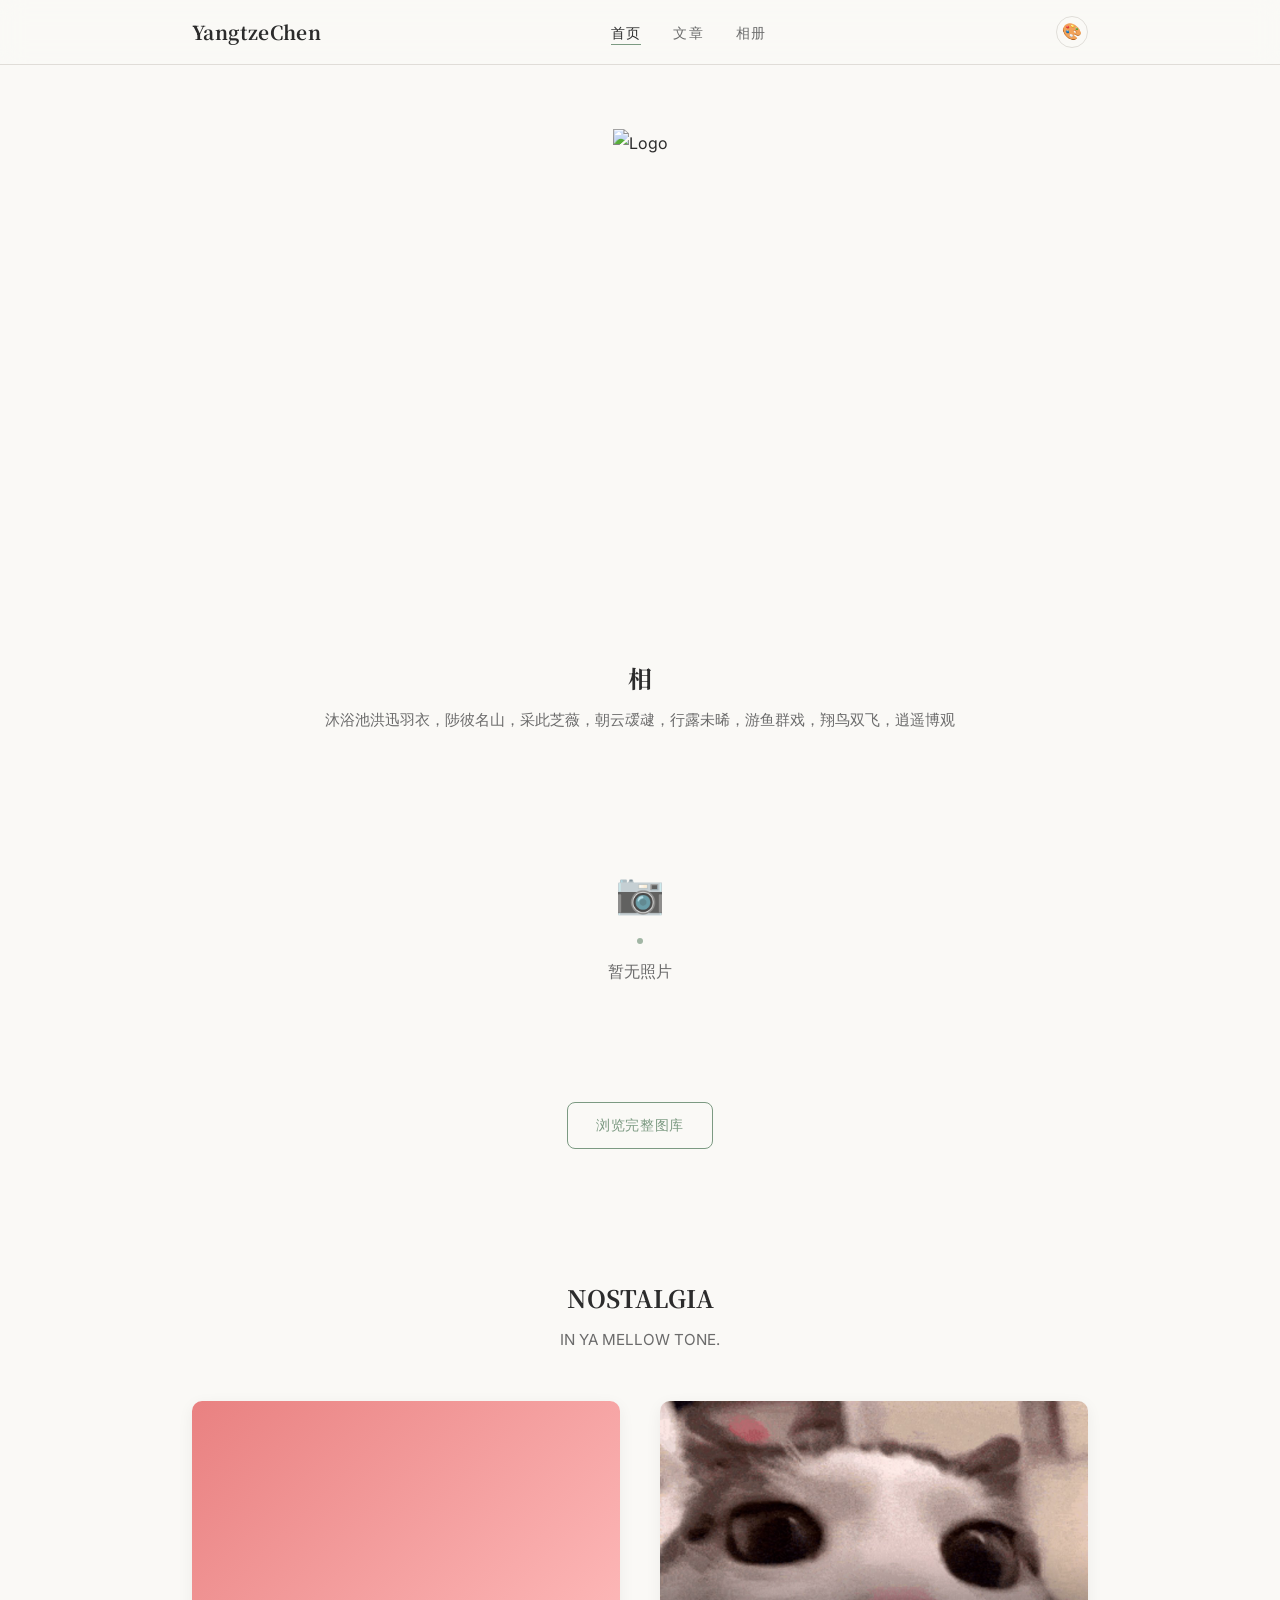
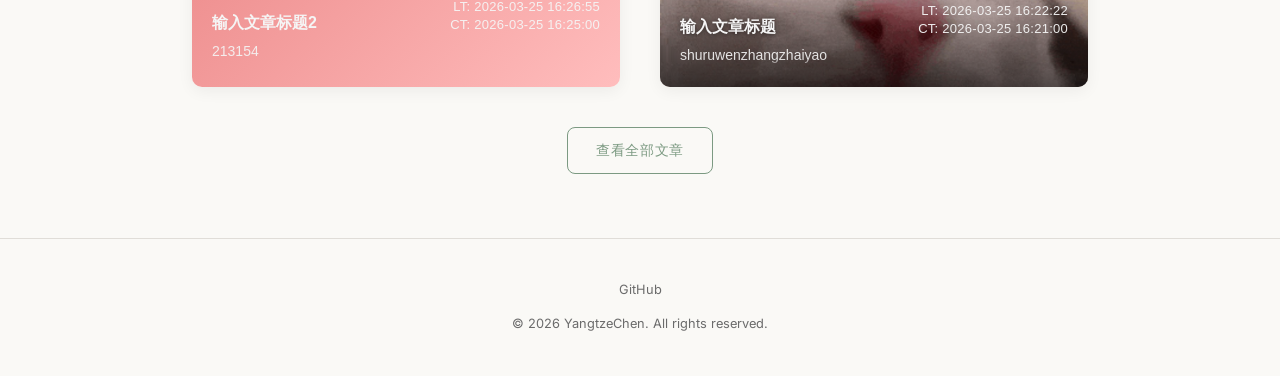
==== index.html @ 0c4121a1 "UI: Embed Base64 logo on homepage with theme-aware inversion" ====
<!DOCTYPE html>
<html lang="zh-CN">

<head>
  <meta charset="UTF-8">
  <meta name="viewport" content="width=device-width, initial-scale=1.0">
  <title>何时倚虚幌?</title>
  <meta name="description" content="YangtzeChen 的个人博客 — 记录思考、创作与生活。">
  <link rel="stylesheet" href="css/style.css">
</head>

<body>

  <!-- Navigation -->
  <nav class="site-nav" id="site-nav">
    <div class="container nav-inner">
      <a href="/" class="nav-logo">YangtzeChen</a>
      <button class="nav-toggle" id="nav-toggle" aria-label="Toggle navigation">
        <span></span><span></span><span></span>
      </button>
      <ul class="nav-links" id="nav-links">
        <li><a href="/" class="active">首页</a></li>
        <li><a href="/blog/">文章</a></li>
        <li><a href="/gallery/">相册</a></li>
      </ul>
      <div class="theme-picker" id="theme-picker">
        <button class="theme-toggle-btn" aria-label="切换主题">🎨</button>
        <div class="theme-dropdown"></div>
      </div>
    </div>
  </nav>

  <!-- Hero
  <section class="hero fade-in">
    <div class="container">
      <p class="hero-greeting">Welcome to here!</p>
      <h1>我是 YangtzeChen</h1>
      <p class="hero-sub">
        在这里,记录影像。
      </p>
      <div class="hero-divider"></div>
    </div>
  </section>
  -->

  <!-- About
  <section class="section fade-in">
    <div class="container">
      <h2 class="section-title">关于我</h2>
      <p class="section-subtitle">
        一个热爱探索和记录生活的人。喜欢摄影、技术和不期而遇的风景。
      </p>
    </div>
  </section>
  -->

  <!-- Latest Photography -->
  
  <!-- Home Logo Section -->
  <section class="home-logo-section fade-in">
    <div class="container text-center" style="display: flex; justify-content: center; align-items: center; margin-bottom: 2rem;">
      <img src="data:image/png;base64,﻿[base64]/eHBhY2tldCBlbmQ9InIiPz4BzkZRAAABgmlDQ1BzUkdCIElFQzYxOTY2LTIuMQAAKJF1kc8rw2Ecx1/bMM1EcSAOS+O0yY9aXBy2GIXDNmW4bF/7obb59v1uabkq1xUlLn4d+Au4KmeliJQc5Uxc0Nfna2qSfZ4+z+f1vJ/n8+l5Pg9YIxklq9f0QTaX10JBv2s2OueyP+KggzqgPabo6lR4LEJVe7vBYsYrr1mr+rl/rWExoStgqRceUVQtLzwuPLmSV03eFG5V0rFF4WNhjyYXFL429XiZn0xOlfnDZC0SCoC1WdiV+sXxX6yktaywvBx3NlNQfu5jvsSZyM2EJXaJd6ITIogfFxOMEsBHP8My+/AyQK+sqJLf950/zbLkKjKrFNFYIkWaPB5RC1I9ITEpekJGhqLZ/7991ZODA+XqTj/UPhjGSzfYN+CzZBjv+4bxeQC2ezjLVfKX92DoVfRSRXPvQtManJxXtPgWnK5D250a02Lfkk3cmkzC8xE0RqHlEhzz5Z797HN4C5FV+aoL2N6BHjnftPAFKelnypPBk8kAAAAJcEhZcwAALiMAAC4jAXilP3YAACAASURBVHic7MEBAQAAAICQ/q/[base64]/N4ye6yTvyf7CskLFlJQrOvgUEIJIAKrqA8oCwBGXEBB4FhUUf9icvP3Z86OqPIIq6Do6IJmzwqAjoiogmLqCwBJEBnb5KQkITs6eT3R9Wd1K2u22vdOl233+/[base64]/kpO1s90py4E4+5JeTvDbJz3f3LXMvGAAAAAAAYCBCbAAAALuoqg5OcmK2H1A7Icn+6/D0tyU5K8kbk/xTd29dh+cAAAAAAABYGCE2AACACVV1WEYd0rYXUDtusAJX+2KStyU5O8k/GjcKAAAAAAAsIyE2AABgn1FVR2YUUDs5awfU7jFAaVuTXJLkoiQXJ7k2yQOSPCijjm4744okb0/yliTv6+5b16FOAAAAAACAuRNiAwAAll5V7Zfkrtl+97STkhw9QHk3ZxRMW2u7JMnls8aCjn9fD0/yA0mem+SInXzOq5K8I6NA29919y17+HsAAAAAAABYN0JsAADAXm0c5Lp7dhxQO3KA8m7I9gNqFye5srvv2NMnqqqDMwqmPXUX73pNkr/IaOToe7v75j2tBQAAAAAAYJ6E2AAAgMFU1f5JjsmOA2qHDlDetdlxQO3L8wio7axxoO+Xk/zobj7EdUnemVGHtnd3943zqg0AAAAAAGB3CbEBAADroqoOSHJctg2knTxx+15JDhqgvKuygxGf3X3tAHXt0DjI9uaMxotOel9G40ZP28mHuj7JX2YUaHtXd18/rxoBAAAAAAB2hRAbAACwy6rqoCQnZPvd005McsAA5V2R1YG0i7JtQO2GAeqam6o6PMk/JHnMxPLNSR48vv3MJM9OcsZOPuSNSf46o0DbX3X3dXMqFQAAAAAAYIeE2AAAgFWq6pCMOqRtL6B2fBb/74k7kmzJ9juoXdrdNy24rkFU1QOTfDLJgRPLf9bd3zFxzkm5M9D2xOzc39lNSf4mo0DbX3b3NXMrmrmqqqOSfH9GgdH/yOg1wrAOTfKAJO/o7vcMXcy+bty58lkZXf/+Mcmnk1zQ3V8ZtDAAAAAAYBtCbAAAsA8Zd/DaXjjtpCTHDFDa1iSXZvsBtcu6+9YBattrVdVvJnnl1PIZ3X3ujHNPTPLtGQXavibJ/jvxFLckeU9GgbZ3dvfVe1Yx81BVD0nykvF28MDlsLYPJHlRd//H0IXsa6rqiCTPT/LqJPeZccrVSS4YbxfOuH15dwuFAgAAAMACCbEBAMAGUVV3yY4DancfoLRbs/1w2sVJvtjdWweobalV1T2SnJ/k6Inlc5I8YXsBjKo6Lsm3ZRRoe3J2buzrbUn+NqNA219095W7Wze7rqoOzujv7KVJnjRsNeyC25K8IcnPec2sv6q6X5KXJXlhVl8Xd9XNmR1uW7l9cXffsmfVAgAAAACThNgAAGAvNx6HdnR2HFC76wDl3ZQdB9Su6O7bB6htn1BVP5Tk16eWz+zus3fy/vdM8oyMAm3fkNXjSdeyNcnfJzk7o7GJl+98xeyKqjolyYuTfF+S4wYuh913TZJfTPJb+8rI40Wpqv2TfFOSlyf5lizm/7ruyKh76JpBt+6+dgF1AAAAAMCGIcQGAAADGgfU7pkdB9QOH6C865NclO0H1K4ycm1YVXVIkvOS3Hdi+QtJHtLdN+/iY90tdwbavinJQTtxt9uT/ENGHdre3t2X7cpzsq2JUM5LkzwtOx79elWSz2Y0/pVh3TPJ/bP2a2dzRiMu/9y1c89U1VFJvjfJf83oz3x7bk5yY/asO9uu+nLWHld6YUYdSAW8AQAAAGBMiA0AANbJOIhyXLYfTrtXkkMGKO/L2XEHtWuFLJZDVT0roxDZpB/s7t/Yg8c8KkllFGh7Snbu6/SOJB8Y1/K27r54d59/XzTuivfCJN+f1aHEWa5M8vtJ3tjdX1jv2th549fOq5P8QNZ+3XwoyX/r7g8srLANoqoenlFw7QVJjtjB6X+d5LVJ3t3dt1fVYUlOGW/3Hm+Tt0/KznWjnIdbMgqzrdXN7eJdDSIDAAAAwDITYgMAgN1QVQcmOT6zg2knj389MYv7MHzSl7KDgFp3f2WAulgn445+70/yxInlz2TUjW2Pg4hVdZck35pRoO1bkhy2k3c9J6NA21u6+8I9rWMjGv/dPT6jrmvPSXLwDu7ygSRvSPJWAZe9W1VtymiE6PO3c9rbkvxYd392IUUtqfH33KdnNDL0yTs4/Zokf5Dk9d19/i4+zwFJTsi24bbJ20fuUvG7744kW7J2N7cLuvuaBdUCAAAAAOtOiA0AAKZU1cEZBdC210HthOx4xN96+GK2H1C7pLtvHKAuBlZVX5vkfVPLj+vuD835eY5I8tSMAm1Py447Ia34UEaBtrd29+fnWdMyGgcD/3OSlyU5dQenfyXJHyX57e7++HrXxnxV1WlJfj3JV69xym1JXpfk57v7SwsrbAlU1TFJ/ktGIc+TdnD6J5L8VpI/6e7r16me/TIaSTor3LZy+7j1eO41XJvZXdxWbm8xshQAAACAZSHEBgDAPmU8Suxe2X5AbZEfQK+4Pcll2X5A7dLuvmWA2lgC43DF+Vk9hvJ13f3ydXzOw5J8c0YdxCrJXXbyrh/NnR3a9qkOVFV1akaBnBdkxx2dPpZR17U/6e7r1rs21s/49fmMJL+a5AFrnHZNkl9I8lv7epe9cfDv5Umel+13J9ya5O0ZjQx9/[base64]/FiSs/alv//x6+Q5SV6R5LE7OP3yJL+T5I3dffF61zZP45Glx2ftcaX3zs4HgudhS2Z3cVv59cv70tchAAAAAMMRYgMAYClU1fEZdUg7PtsG004e/7qzoZl5uiXb7552cZLLu3vrALUxgKrab6gP/Kvqvkk+N7X8zO5++4LrODjJ12cU3Pq2JHffybuel1Gg7V1JPjQ9Bq+qDk9y2BxLXW8PTvLtSb47yT13cO7nk/x2kj/s7ivXuzCGVVVHJ/nxJK/K2p3GPpTkJ7v7vVP3O2D9K1xX+yU5NMll3b21qu6d5MUZjQ09Zgf3/WBGXdfO3sjd6sZ/z9sbWXr8Asu5LrNDbiu3L/MeBwAAAIB5EGIDAGCvU1X7J3lykv+c5FEZBUEOHaCUG7O6W9qs7UodSphUVftPh68W/PzvT/LVE0t/miJClQAAIABJREFU0d3fNmA9ByV5UkaBtmdmx2GuFbdnNB71kxkF256S0WjBRY3hW4Tbk/xlRl3X3jPk1w3DqKpNSf6/jL6213JTRiHH47PzgdBlcEdG4y63Ny40GYXF35zReOQPr3tVS2Dc+fKkrB10OyWLu1beltF7pbWCbhd1940LqgUAAACAJSbEBgDAXmM8YutlSX44ow9g19NXsjqgNiusZoQWu2zITmzj539Rkt+bWLotyQl7Q3evqjowo4Ddc5I8K8mxw1Y0mJuT/FGSX+juC4cuhmGNO43+cJLvyTAjr/dWF2UU8Py97r5i6GKWyfiHAdYaWbry6yK7116e2V3cVm5f7f0WAAAAAEJsAADsFarqUUl+N8mj5/BwV2cHIz67+9o5PA/sdarqqCRbsrp74Su6+7UDlbSN8VjQg5I8Ickzxttxgxa1eFuT/FqSn+vuG4YuhsUbB40Oy2g86P4ZvSa+K6Mxoxup49quuiPJnyT5vo08MnRo4+8Vs0JuK7dPyOL+3/AruTPUNivodqmRpQAAAAAbnxAbAACDq6oXJ3l9Rh/k74nPJHlad5+/51XB8qqqP03yHRNLH+nu04aqZ9KsTnXjMM/jk7wqSSU5ZIjaBnJekqfqyLZv2V7Hxqq6R5L/keT5SQ5caGF7l3OSPEXofBhVdUhGI0u3F3Tb0SjYedma0Q8hzOridmGSC4WBAQAAAJafEBsAAIOpqv2S/FSSn13jlI9nNHLv35JcluSuSe6V5KlJzkxy5Iz7XJDkm7v7M3MvGJZEVT0lybumlh/W3ecNUc+uqKojkxyRZFOShyd5XpKvz+x/v747yUuS3LSo+nbBoUkOz6juByV5Ska/l7vMOPeSjMI6n1hceezNxsHOI5PcM6PA0GOSvCDJqWvc5VeT/EZGXcz2dodnFM47PMnTMuo+94A1zv1ckid295YF1cZOGn+NHpvZ4baV20cvsKQrMruL28qvXzKyFAAAAGDvJsQGAMBgquq/J/nhGYc+nVEw5f3b6VRzZEYj134k23aq+VKSr+7uT82xXFgaVXVgRh/cnzCx/Oru/uWBStojVXW/JK/NKAg27f1JvmkZxg6Ox6j+aEbXroOmDn85yZO6+98XXhhLYRz8/tokb0jy4Bmn/Fp3/8hiq5qPqnpakrOzegzyii8lObW7L1tsVeypqrpr7gy1zQq6nZjF/d/kDZkdclu5fUl337agWgAAAACYQYgNAIBBVNVzk/zZjEP/PclP7WwgpaoekeQt2baLy3lJHtvd1+9RobCkqup1SV42sfQ33f3UoerZU+MAzwuS/E62HTf6mu5+1eKr2j1V9dCMAjsPnTp0fpJHG5/I9ozHPP5CZofAn9vdZy24pLmoqk1J/jbJ/WYcvjTJ/bv7xoUWxbqqqoMz6rC71rjSUzI72LgetmbUFXPNoJv3lAAAAADrS4gNAICFq6r7J/loVo/VuyPJK7r7dbvxeMck+askp00d+l/d/b27XSgssap6dkZBqRXXJ7lbd986UElzUVVfk+SdSY6aOvSs7n7bACXtlqq6e5JO8vipQ3+e5DuMvWNHqurlSV6T1f+3c12Sr+ru84epas+Mu6y+Nck3zTh8YZLTuvvyxVbFUMbh5WOz9rjSU5LcfYElfSmzu7it3L7StRsAAABg9wmxAQCwUFV1aJJ/TvKoqUPf192/vwePe2SSf0zyn6YOfU93v2l3HxeWVVUdm+SLU8tndPe5Q9QzT1X1qIyuI5Mdeq5J8qju/sIwVe26qjosyd8nedzUoZd09xsHKIklU1X/JaPuhJM+muTxyzBid5aq2j/Jr2R2p7nLk3xzd//bYqtib1VVd8mdXdumg26nZNTpbf8FlXNj7gy1zQq6XbLsQXIAAACA9STEBgDAQs0YcZgkb+ru75nDYz8gow/vj5xYviGjzi3n7enjw7Kpqk8kedjE0qu7+5eHqmee1gjvfDjJE7v7lgFK2i3jEYr/muToieWbk5wuqMOOjDtVvSmjUbuTXtvdrxigpLmpqp9M8vMzDt2Y5AXd/[base64]/Xm5kKQAAALBRCbEBALAQVXViRoG1u04s35hRgO2Tc36u307y/VPLr+vul886HzaqqnpWkrdMLN2Q5OiNMs5sPEbuI0keOHXoKd397gFK2m1V9T+T/MDU8h9094uGqIflUlWnJvlQVo/YvTbJg7v7smGq2nPj0aLvTfJ1a5zy1iTfPa8gPMxSVUdk9YjS6aDbvZIcsKBybs7skNvK7YuXqRspAAAAwCQhNgAAFqKqXpNkerTZC7v7D9fhuQ5Lck6SR04s35bkgd39hXk/H+ytquqYJJdPLT++u88Zop71UFWPTPLBJIdMLH80yWOWqVtNVR2c5ANJTptYviPJQ7v708NUxTKpqhcl+b2p5d/s7ulw5FIZX8f+LcmJa5zyb0me0d0XLq4quFNVHZjR1+da40rvneTwBZVzR0YjS9cMunX3tQuqBQAAAGCXCLEBALDuquqEJF/I6pDJnyb5zvUKmVTVAzP6YPuwieXf6e7pDm2woVXVx5M8fGLpJ7r7l4aqZz1U1cuSvG5q+Wnd/VdD1LO7quo+ST6W5MiJ5f/d3d81UEkskfFYxD9N8ryJ5ZuS3Ke7twxT1XxU1Vcnef92TrkiyTO7+wMLKgl22vi1eY+sPa70lCTHLLCkL2d2F7eV25cb0wsAAAAMQYgNAIB1V1X/I8kPTizdmuT+6901Zajnhb3JjC6I7+3ubxqqnvVQVQckOS+rx4p+KMnpy9SNLUmq6heT/PjE0u1JHtTd5w9UEkukqu6d5PwkB04s/3p3//BAJc1NVb0tybdv55Rbk7y0u39/QSXB3FTV4RmF2WYF3U5JcnIWO7L0oqwddLvIyFIAAABgPQixAQCwrqrquIy6sC28I9oaHeBe393/db2fG/[base64]/6C7X7TAGk5K8rms/pD7Nd39qkXVAEOrqo8lOXVi6dXd/ctD1bNequqFSaZHCX5Dd//dEPXsrqo6NqNr52QHy9/t7hcPUxHLpqr+MMn3TCxdn2RTd185TEXzUVWnZTQqeNL7kjxpxunnJ6nu/vQ6lwVLoaoOy2gs6VpBt5OzehTxero1d44sndXN7cLuvnlBtQAAAAB7CSE2AADWTVX9UpJXTyxtTfKg7v7cgut4fZKXTizdlFE3tssWWQcMpap+O8nkCN8/7u4XDFXPeqmqg5J8NqMP41e8v7u/dqCSdltV/XqSH5pYujWjbmwXDFQSS6SqHpDk00n2n1j+xe7+yYFKmpuq+uskT51Y2pLk/03y2mzble3aJM/r7nctqDxYWuORpcdndhe3ldt3WWBJWzK7m9vK7S8vW6dVAAAAYPuE2AAAWBdVdUSSy7L6w64/6u7vHqCWUzLqyHLQxPIvdfdPLLoWGEJVvSLJayaWPtrdjx6qnvVUVS9O8sap5dO7+4ND1LO7quqEJJ9PcujE8v/s7h9a4y6wSlX97yTfObF0bZITuvuGgUqai6o6I8k/Ty2/OMnHk7wjyXFTx+7IaDzvrwu8wO4bjyw9OmuPKz0loxDcolyX2eG2ldtbunvrAusBAAAA9pAQGwAA66KqnpPkrImlO5I8pLs/M1A9v5vk+yaWvpDkfj7QZl9QVV+f5G8nlm5McmR33z5QSeumqg7JqBvbyRPLv9ndPzBQSbutql6T5BUTS5cmOXkj/r0xf1X14CTnZfX//Ty7u986UElzU1XvTfINE0t/391fNx4h/o4ks0K6f5Tk+7v7pkXUCPuiqjo0o++/awXdTs7qHypZT7cmuThrB90udD0AAACAvYsQGwAA66KqzkrynImlv+3ubxywnq9K8i9Ty4/p7uk12HCq6viMOiNOul93f36IetZbVf1Mkp+eWLokySnLFv6qqodkFEKa9NXd/YEh6mH5VNXfJfm6iaU/7+7nDVXPvFTVM5NMhvFuT3Jid3+xqg5P8vtJZv0+P5jk240Th2FU1f4ZdWtbK+R27yR3XWBJl2ftcaUXJLnaD7wAAADA4hw4dAEAAGw841GiT5taPmvWuQv0r0k+l+R+E2tnZttgG2xEX0xydZK7Taw9NKNxlRvR2VkdYrtXkjOS/NMw5eye7v5UVX0iycMnls9MIsTGzjorq0NsVVWHL/tI0STvSnJ9kiPG+/sneWaSN3T3DVX1/CSfSPILU/d7XJIPV9W3dfdHFlYtkCQZh8kvHW/nzjqnqo7K7FGlK7dPmGNJx46309Y4/pWqWmtc6YVJLjWyFAAAAOZHJzYAAOauqs5M8ucTS1uTHN/dVw5UUpKkqn4pyasnljYnua8OC+wLquoDSZ4wsfRj3f0rQ9Wz3sbhr4dNLL2mu181VD27q6p+KsnPTSxdltFIUR+as0NVdUySLRmFvFY8p7vfMlBJc1NVf5rkOyaW3tfdT5465xlJ/jjJkVN3vynJ93b3n61vlcC8jceGn5S1g26nJDl4QeVszZ0jS2eF3C7cAKFhAAAAWBid2AAAWA9nTu3/3dABtrGzsjrEtinJY5J8eJBqYLE+mdUhtocOVciCnJXkZyf2n11VP7hsI0Uz6io3GWI7IaO/x/cPUw7LpLuvqKr/k+QbJpbPTLL0IbaMXhuTIbavrarju3vLykJ3/0VVPT7JOzP6nr/i0CRvrqpTk/zUEl4XYJ/V3Tdn1F35c7OOj0eWHpvZXdxWbh89p3IOmHjsmarqisweVbpy+0t+oAYAAABGhNgAAJirqjoyybdMLZ89RC0z/HuS85Pcf2LtORFiY99w3tT+Rg+xnZ3VIbYTkzw+SzaKs7s/XVUfT3LqxPJzIsTGzjs7q0Ns31pVR3T39UMVNCd/k+QrubPL2n4ZjRR9/eRJ3f3xqjoto+De1049xo8neXhVfWd3X7fO9QILMA6lbhlvH5x1TlXdNWuPKz0lo/cM85pgcsx4e/Qax2+oqlnhtpXbl3b3bXOqBQAAAPZqxokCADBXVfXcJJPjubYmOa67vzRQSatU1S9m9KH1iguS3EcHBDa6qvrGJO+ZWLohyV02cgeicfjr4RNLv9Xdrxyqnt1VVT+Z5OcnlrYkOclIUXbGeKToZRl1DFpxZnfvLQHz3VZVf5Lk+RNL/9DdT1rj3IOSvCbJS2Yc/mSSp3f35+deJLB0qurgjEaWbi/odsiCytma5JLM7uJ2QUYjS5c9lAwAAABJdGIDAGD+pkeJ/u3eEmAbOyurQ2z3TnJakg8NUw4szCen9g/P6EPYzYsvZWHOyuoQ28pI0WULf52d1SG245M8Mck/DFMOy2RipOg3Tiyfmb2nS+qeODurQ2xfU1UndPdl0yd2961JXlpVH8sozDb5f2IPS/Khqnp2d79vPQsG9n7dfUuSz4+3bVTVfrlzZOlaQbe7zamcA8aPe8paJ1TVl7L2uNILklzpB3YAAABYBkJsAADMzRqjRM8aopbt+FiS/0jywIm1MyPExsZ3WZJrkhw1sfbQbOwQ29lJfm5i/4QkT8iSjeLs7s+MgzePmFg+M0Js7LyzsjrEtpFHij4ryWvXukN3v6GqPp3ReNG7Txy6R5L3VtUru/sN61QvsAGMA2FfHG8z/w1RVXfJneGzWSG3E5PsP6eS7jHevmqN4zdW1VrjSi9Mcsk46AsAAACDEmIDAGCeTk9y6MT+bUneMVAtM3X3HVV1dpKfmFh+8lD1wKKMv/Y/meTxE8sPS/LXA5W07rr70+ORoqdOLD85SxZiGzs7q0Nsrlvsircn+e3cOVL0sCSPS/J/BqtoDrr7pqp6Z1Z3Y3tythNiG9/v76vqtCTvzOg6uOLAJK+vqkckeaVQB7C7uvu6jLrgTnfCTfJ/RxzfK9vv5nborPvuhsOSPGi8zXJ7VV2a7XRz6+6vzKkWAAAAWJMQGwAA83TG1P6/dPdVg1Syfe/N6hDbIzdIRxrYkfOyOsT20KEKWaD3ZnWIbfo6tSzem9UjRR9SVXfr7quHKojl0d1fqqqPZjQ+e8UZWfIQ29h7szrEdkZV7bej0Xnd/fmqOiPJHyd5+tThlyR5cFU9p7uvnG+5AP93xPHmrNERdzyy9J6ZHW5buX2POZWzf5KTxtsT1qjnqsweVbpy+3IjSwEAANhTQmwAAMzT6VP75wxSxY59JMnW3NmR5oAkj85ydmeCXXHe1P5DBqlisaavQ4+rqv27+/Zk9CHxknzo+q9Jbk5yyMTaY5O8e5hySJbq6ycZvRYmQ2zT37OX1fRr/IQkJ2cUqtiu7r6uqr49o4Doj08dflKSD1XV07v7E/MoFGBnjb+3XDHePjLrnKo6MqPr3VpBt5Myv5Gldx9v/2mN4zeNR5auFXS7pLtvmVMtAAAAbFBCbAAAzMW4W8D0B+LnDlHLjnT39VX1sSSPmlg+PUJsbHyfm9q/1+48yGQIbAlMX4eOTvLAJJ8e7++XZK8PIXX3LeNOWpOd5E6PENvQluLrZ+zcJK+c2D99rRDekoXzPpvk6iR3m1g7PTsRYkuS8bXsJ6rqE0n+IKvH990nyTlV9Z3d/RdzqhdgLsYjPj813rZRVQdm9F5vrXGlpyQ5fE7lHJrR+6sHrnH8jomRpTODbuMRrAAAAOzDhNgAAJiXB2T00/mT9soQ29i5WR1iW9YRg7ArLpvaP243A2kHVNUdyxBy6e6Lq+qSrA7snZHk01V1wBp321udm9XXKtet4R2YZFk6y0x/T75nkvslOX/GuQdU1dYleY3fXlUfTPKUieXTk5y1i4/z5qr6bJJ3ZPX14sgk76iqn0zyS8vwZwKQJN19W+4Mi/3j9PHxDyHdI9sPuR0zp3L2y+jaeq+sHm0/Wc+Xs/a40gsyGlm6LD9EAQAAwG4QYgMAYF6mu7Bdlp3sgjKQc5K8dGJ/zY40sIFsmdo/KKPuRV/axce5fcleK+ckefbE/ulJ/jCjUcK3DlLR7jknyQ9O7D9uybribURbhy5gF2xO8sUkx02snZ7ZIbZlfI1Phth2K+DZ3R+pqtOSvD3J46YO/0KSh1fVi7r7ht0rE2DvMb7OXznePjrrnKo6PKMw21pBt5Myej81D0ePt0eucfzmqrooawfdLjKyFAAAYLkJsQEAMC/THxifu5d/AD7dkeb4jD6I2bz4UmBhLp+xdnx2I8Q2h1oW6dysDrGtXK+WotPUhFmjUR+UNcaIsb6q6oDuXpoQW3ffUVXnJnnGxPIZSf54xunL9LpItn1tfFVVHdLdN+/qA3X3ZVX1pCRvTPJdU4efl+QBVfVt3X3x7pUKsDzGod1P584x7KuMu9qemNld3FZuHzGncg5Jcv/xNssdVbUl2+nm1t3XzKkWAAAA1oEQGwAA8zLdie2cQarYeednFNy5x8Ta6RFiYwPr7pur6qqsHv17QpJP7uLjLFvAZfp69PCqukt3XzdINbupuy+aMRr19AixDWKZAmwTzsnqENv09+4kS/ka/2BGwbv9xvsHZzQyfLfGmnf3TVX1PUk+nuRXJx43SR6d5CPjINvePDYdYN2NvxdeNN62MR5ZeresPa703kmOnVM5+2X0vvaErPH9raquyexRpSu3t+hwCwAAMBwhNgAA9lhVHZnkEVPLe/UHuxMdab51YvmMJH82UEmwKJdldYjt+KEKWaCPZjQ29KDx/n5JHpvk7waraPedm+RZE/tnZDQaFXbG9PfmR1bVEd19/SDVzEl3X1NVn0ry0Inl07MH70XGQb5fq6rzkrw5yV0nDh+X5B+q6sXd/abdfQ6AjW58Lb1qvP3rrHOq6rAkJ2ftkNvJmd/nGEclOXW8zXLLeGTpWkG3i3anyycAAAA7R4gNAIB5eEyS/Sf2b0vyLwPVsivOyeoQ28yf2IcNZkuSh03sb/gQ27ir0r9mFFxbcXqWM8R2TlaH2Fy32BUfSbI1yQHj/QMy6iz2/sEqmp9zsm2IbY91919X1elJ3pnVI+wOTvK/qurUJP/PknbmAxhcd9+Y5D/G2zbGI0uPz/a7ud1lTuUcnOR+422miZGlawXdrlnCjqYAAAB7BSE2AADm4bFT+//e3TcMUsmume7Q8qiqOri7bxmkGliMLVP7Gz7ENnZuVl+rpq9by2L6uvXwjdBJi8Xo7uur6mMZjdpc8dhsjBDbuUleNLH/uHk9cHd/qqoem+TPk3zj1OH/luRhVfW87r5mXs8JwMg4JHzJePvn6ePjkaVHZ3a4beX2PN/vHj/e1vo+c11VrTWu9IIklxlZCgAAMJsQGwAA83D/qf2Zo2L2Qh+d2j8oo3E1nxugFliU6RDbCYNUsXjTr/fp69aymL6+7pfkPkk+MUAtLKePZnWIbVlfC9OmX+P3nmcwvbuvrqpvSfJrSV41dfgpST5YVU/v7pmdhABYH+OuZ1ePt3+fdU5VHZrkpKwdcjsld46d31N3SfLw8TbLrVV1cWZ3cbswyYXdfdOcagEAAFgqQmwAAMzDpqn9zw9RxK4afyB9TZKjJpY3RYiNjW1f7cT2han9TVW137KNe+ruG6rqi0mOm1jeFCE2dt42r4UhilgH07+v/TLnYHp335bkB6rq40nekNWBhwdlFGR7bne/Z17PCcCeG4fCzh9v26iq/TN6T7y9bm5Hzbrvbjgoox9AuM9aJ1TV5Vk75HZBkquX7T0sAADAzhBiAwBgHjZN7W8eoIbdtTnJIyf2Nw1TBizMZVP7+0qIbfPU/uFJ7pnkisWXssc2Z9sQG+yszVP7mwaoYT18Ocm1Se46sbYp6xBM7+7fr6rPJHlbkmMmDh2d5F1V9UNJXiNgALAcxuM9Lx1v06PbkyRVdVRmh9tWbs+zu/Gx4+20NY5/papmhdtWbl86HsMKAACwVITYAADYI+OfWr/31PLmAUrZXZsjxMa+ZV/txHZpktuy+t/B98nyhtgeN7G/aZgyWFKbp/Y3VdX+4w/wl1Z331FVm5M8YmJ50zo+3weq6jFJ3pnV7yP2T/IbSR5RVS/r7pvXqwYAFqe7r0nysfG2jao6JHeOLJ0VdDslycFzKufIJA8db7PcNh5ZulbQ7aLuvmFOtQAAAMyNEBsAAHvqhGz7n/GbB6hjd22e2l9zrAtsENMhtrtX1SEbPWjR3bdV1UVZ/RrflORDw1S0R6bHJrpusSumv34Oyaiz33SXxmX0hawOsa3ra6O7L6yqJyR5U5JnTR1+YZIHVdWzuvuL61kHAMMbv5f+XNboADr+4a9js/1ubkfPqZwDM3qfu2mtE6rqiqw9rvSCJFfpKAoAACyaEBsAAHtq09T+Tdk2JLM3m/4wf9MQRcACzXp9HpfRh1Yb3ReybYhtGW2e2t80QA0sry1JbsnqAPqmbIwQ2+ap/U3r/YTdfX1VnZnkp5L8zNThJyT5cFU9vbv/bb1rAWDvNe54umW8fXDWOVV116zu3DYddDsxyX5zKumY8faYNY5fPzGydFbQ7dLuvm1OtQAAACQRYgMAYM9tmtq/YMl+Ynvz1P6mAWqARboqya1JDppYOz77Roht89T+snYw2zy1v2mAGlhS3X17VV2Q5AETy/dJcs5AJc3T5qn9TYt40nEw4Wer6hNJ/ijJ4ROHT07yT1X13d39lkXUA8By6u5rk3xivG2jqg5Ocq/M7uJ2yng7dE7lHJHkIeNtlq1VdUlmd3G7MMmF3f3/s3fn8ZLlZX34P909+8YsDMwKLSKobIILEEOEBDWaPANIIFHQCCqKazS4JGryiz/colk0UYyIG4EoiAhfMfozRqKILEYFWcKi9EzPyjB7T0/v/fvj1M1Un657+/a9VXWq7n2/X6/[base64]/JgcO4Zq9RzR1YPuV2f5FNL9gtwAADAjAmxAQCwWf1ORnuGKGITru+t70j3g/iPDVALzMv+3vq0OjYsuj299d0D1DANk7rm7U7y/jnXwfLa01vfPUANs7Cntz73YHpr7X1V9flJ3pTkb/d2/6skjx91Zds3r5oA2B5GgbDbRst7J92mqi5M1yV0tW5uVyfZOaWSLhstT1ll/wNjI0snBd1uaq0dnlItAADAEhBiAwBgs3b31vcMUMOGtdburqq7k1w8tnl3hNjY2g701s8epIr529Nb311VO5atA0Rr7UBV3ZLkyrHNuyPExvrt6a0v62jdvoUIprfWPllVfy/Jzyb5ut7ur0jy6Kq6rrXWrxcAZqr1ratSAAAgAElEQVS1dl+SD42Wk1TVmemCbJO6ua18fe6Uyjk3yWNHyyTHRiNLVw26CYUDAMDWIsQGAMBm7e6tTxxtsuA+keTJY+u7B6oD5qUfYtsundj670/nJHl4klsHqGWz9uTkEBus157e+u4Bapi6RQqmt9YOVdU3JHlfkv+QbuzaiicmeW9VPb+19sfzrg0AVjPqfLYnq/xy2mhk6UMzOdy28vVlUypnZ7qucdcm+cJV6rkzq48rvT7J7cv2CysAALCdCbEBALBZ1/TWJ425W3TX58QQW/85wVazXUNstyQ5khP/L3xNljfE9vSxde9bnI49vfWt9PrZk+RzxtYHe26ji+b/qao+nOQNSS4Z2315kj+oqm9urf3CIAUCwGkafbbdPlr+bNJtqur8PBhqmxR0uzonhrs349LR8uRV9h8YG1k6Keh2o5GlAACwOITYAADYsKo6IyePIbxriFo26e7e+gWDVAHzsy1DbK21o1V1b7oLXSuW9Xz3vsVm9F8/51TVrtba0UGqma6FOzdaa/+jqp6a5K1JPnNs15lJXl1VT0zyXa21I4MUCABT1Fq7P8mHR8tJRj9HuCprd3M7b0rlnJPkMaNlkuNVdXNWGVea5PrRCFYAAGAOhNgAANiMST9Y3j/3KjavX/O0fmAOi2pbhthG9ufEENuynu/et9iMSZ/V5yXZChdpF/LcaK19rKqeluT1Sb68t/vbknx2Vb2wtXbn/KsDgPkZhbZvyCpd3EcjSy/N5HDbyteXT6mcHek6w12d5G+tUs/dWSPkluQ2I0sBAGA6hNgAANiM8ydsu3/uVWxev+ZJzwu2ku0cYuuf7wsRcNkA71tsxqTP6q0SYlvYc6O1dk9VXZfkR5J8T2/330vy7qq6rrU2sXMNAGwHo0DYHaPlzyfdpqrOS3JtVg+6XZPpXf+6eLQ8aZX9B6tqb1YPuu1trR2aUi0AALClCbEBALAZOrHBcjrYW99OIbb++b4wAZfT5H2LzZj0Wb2s50LfQp8bo5Gt31tVH0jy6pw4lv3R6YJsX9lae9sgBQLAEmit7U/ykdFykqralW5k6aQubit/Tmvk+NnpPsMfvcr+41V1SyZ3cbs+yQ2ttXumVAsAACw1ITYAADajf8H7eE7u8LQMFrZrC8xI/zw9e+Kttiad2CB5YMK2ZT0X+pbi3GitvbaqPprkzUmuHNt1YZJWVd+X5CeMJwOA0zcKje8dLX/S3z8aWXpJJofcVr5++JTK2ZEuUHdVkqdNukFV3ZPVx5WujCw9NqV6AABgYQmxAQCwGf0L3vuX9GLrQndtgRnYzuNEdWJj22utHa+q/TnxdbOs50Lf0pwbrbV3V9XnJ/mtJJ83tmtHkh9P8oSq+obW2jL+ggAALKzRzy3uHC1/Oek2VXVuupGlqwXdrs30rrE9JMkTR8skh8ZGlk4Kuu1trfW7bQMAwNIRYgMAYDP6F7z73U+WxVJ0bYEpOu0QW1Xt3CK//b80AZdT2CphvKWzxc6F7RBiW+jn1Vq7qar+TpJfSPJVvd0vTvKYqnpea+3m+VcHANtXa+2BJB8dLScZjSy9IpO7uK18feGUyjkryaePlomq6tasMq40yfWttbunVAsAAMyMEBsAAJvRD39slRDbsoZaYL020ont7EweQbhslirgsgbvW8M5K8s5Orvv/iQPHVu/eKhCpmzpzo3W2gNV9eIkf5XkR9J1YlvxBUneW1XPba29d5ACAYCTjEaW3jRa3tnfPxpZ+pCcHG4bD7ldMcWSrhgtT520s6ruzerjSm9IcssW+UUNAACWmBAbAACb0Q9/9MMhy2KrhFpgvTYSYjsvWyPEdqi3vvABl1V43xrOOdkaIbb+a+ghg1QxfUt5bozGmv1YVX0wyeuTXDC2+6okf1RVX9dae/0gBQIAp2X02X73aHnfpNtU1dnpxpKu1s3t2nS/QDENFyV5/GiZ5PBoZOlqQbe9RpwDADBrQmwAAGyGTmywnDYSYru0qu7aAr+df6S3vqznu/et4VxSVfeMLkwus/5r6PItMip1qc+N1lqrqqcleWuSR43tOifJ66rqlUl+P8n462/Sa7G/bSO32Wrri1DD0OuLUMPQ64tQw9Dri1CD5+zvYIj1Rahh0vrBPDi2tL9/R7rOudeMlqvGvr56tFyU6Tgz3fcej1rtBlV1e5K9SW4c/Tn+9Udaa7dNqRYAALYpITYAADZDJzZYTgd76+vtxLbsoZ0kOdxbX9bzvf++dV5V7dgCwaplcPbQBUyJTmwLqrX2war6giRvTPKs3u5PS/Ky+VcFAJDLR8tTJu2sqk8k+czWWr/7NQAArMvOoQsAAGCpbdVObOdWle+V2cr6ndjWE8o5O10ngGXXD7EtVZemMf33rR1ZXxiRTRh9Npw5dB1T0n8NXZitcY4vdSe2Fa21O5L8wyQfHLoWAIB1+rQkPz50EQAALC8X5gAA2IytcLEbtqN+t671/N/wnCRnzaCWees/1630PraVnssiOy9bs7P9Gdk6XebGLeV5UVWXJXlbkscNXQsAwGnYNXQBAAAsr634Q1cAAOZnS3Q7ycl1P9BaOzZIJTAf/Y5dD6zjPltlJEy/i9aydpCc9H67nn9HNqG1dqyqjgxdx5T0X0P3ZWuMDF76LrFV9dlJWpJHTdj90SS/N/p6PKDXD+utte9Ut9+K64tQw9Dri1DD0OuLUMPQ64tQg+fs72A96yynm5N879BFAACwvITYAADYjP299fMHqWLz+nX3nxdsNf0QW3+86CSHk2yFcGe/09Synu8nvW+11rZCAGkZHMnWCHtN+uzbCuf4Un+mV9WXJ/m1dONdxx1I8rWttV+ff1UAMKyq2o5Bvh3pwvlXJ7l2tFzTW67OfEfd35PkxiQ3TVg+0lr76BxrAQBgCxJiAwBgM/rdTbZKiG3purbAadpIiO2iJJdV1a1LHpbaKuf70nebWmIPS3JDkruGLmST+q+hI0murKrrl/wcX8pzY3Rx/ruS/EROvoh9c5LntNb+bO6FAcACmPC9yTJ/r5IkqaqdSa5I8og1lsvmWNKRJHvTfZ87adnbWrtvjvUAALANCbEBALAZ/e4mW2Wc6FJ1bYEN2HAntiUPtyTJWb31ZT3fl7rb1JI7lK3ZsWxfuouXy27pzo2qOjvJq5K8ZMLuP0vy3NbaTfOtCgDYjKo6P2sH1K7NfLuo3ZnVA2rXJ7mttXZ0jvUAAMBJhNgAANgMndhgOW0kxHYwyZGq2rHkQbb+c1/4gMsqlrLb1BZxMFsjxNZ/De1LF1Zddkt1blTVw5L8ZpIvnLD715K8tLX2wHyrAgDWskYXtUeOfX3pHEtaq4va9em6qO2bYz0AALAhQmwAAGyGTmywnPpBroPruM8ZSS5IN0JxmUNsZ/fWFzrgsoal6za1hZyb5Jyq2rfkgc5Jr6GHJLk9y32OL825UVVPTPLWdBe8+34wyQ8v+WsMAJZSVV2QrlPaeChtfLkmw3RRuz6Tg2q6qAEAsCUIsQEAsBkndWJb0i5NOrGx3fSDXOvpxLY/CxwGOQ3n9taX9TktVbepLea+dCNFl1ZV7cjJr6F70nVjW3ZLcW5U1XOSvC6TQ3df3Vr7zflXBQBbX1XtyuQuauPLPLuoHc7qXdRuiC5qAABsI0JsAABsRj/8sSNdOGY9gZhFohMb281GxokeTbJzBrXMW/+5L2TAZR2WptvUFnQs3efdMuuHOZMunLczy//cFvrcGAUIvy/JD+fkv+u9Sa5rrf3l3AsDgC1i1EVtrYDavLuo3ZHVx3yudFHbCqPqAQBg04TYAADYjEnhj/OzfCE2ndjYbjYSYku6wOeyB1x0YmOzzkwX2N6R5R27OWn89/1JLkxyy5xrmbaFPTeq6pwkv5DkRRN2/2mS57XWbptvVQCwPFbpotYf+XnJHEsa76I2adTn3tbawnwvAgAAi06IDQCAzZgU/jgv3W8aLxOd2NhuNhJiO5Du3Fj2LgH9ENuyXlRa6G5TW9z+JAezvAG25OTXT5Lcle5C7DI/r2RBz42qujLJm5M8dcLuX03yja21ZfslAACYqqq6MKfuojbP61qfyupjPnVRAwCAKRNiAwBgMyZdGJ50YXzR6cTGdrORENvhLH+ALVnQgMsGLGy3qW1gKwS9JnVi25f5jtaalYU7N6rqKUneku7C+7jjSb43yU+21pb9NQUAaxp1Ubsya4fU5tlF7VAe7KI2cWmtLev/FQAAYCkJsQEAsGGttcNVdSjJWWObLx6qnk14SG998AveMGMbCbEdTxcO2Znk6NQrmoOq2pluXOK4ZT3fvW8NZ1eWf5xo//VzMN37wKVJln2c5UKdG1X1j9J1Wut3gdyX5Ktaa23+VQHA9J2ii9ojk1ydYbuo9cd9flIXNQAAWCxCbAAAbNaNSR41tv6IJO8aqJaNemRv/cZBqoD56YfYDq7jPvemC+8s84WeK3Nyp6llPd+9bw3nniQPZHkDbMnk18/9Se7Ocp/jyYKcG1W1I8kPJvk3E3bvSVKttQ/MtSgA2KAJXdQemZODavP8hbZDWXvM515d1AAAYPkIsQEAsFl7cmKIbfcwZWzK7t76ngFqgHk6u7e+nk5s9ye5LMvdfWp3b/1glrfr1Kf11vcMUcQ2dTDL//OUk14/rbVjo26Fy9xt8aJ03eTG7RmgjvOS/FKSF07Y/cdJnt9au32+VQHA6kafoWuN+bwm3S+0zMvtWTukposaAABsQcv+Q1cAAIa3p7fevzC+0BblgjfM2WmPEx2NDz4zXYhtWfXfn65fxotfVXV2kqt6m/cMUMp2dSDdaN2tFOjcM/pz2c/x3RO23TDPAqrq6iRvSfK5E3a/Jsk3t9YOzbMmALa3qjojJ3ZRm7QsQhe1lXGfN+qiBgAA25MQGwAAm7Wnt757gBo2Y/eEbXO94A0DOK+3vp5ObEk3UnTpQl9jdvfWPzFEEVPwiAnb9sy7iG3s/tGfyxpgS1Y/F+7J1jrHb2mtrff9bdOq6guS/Fa6oMC4Y0m+K8lPt9aW+XUDwAJapYva+LjPqzP/LmorgbRJy+3L+IskAADA7AmxAQCwWf0QyO4hitiE3b31m+d5wRvmrap2JHlYb/Md67z7rizxqMFsndHBu3vrd7XW7hmikO1oNHbzjGzNTmw7srU6sc0tqFpVX5XkF3PyuOZ7k/zj1trvzqsWALaOXhe18WDa+PKQOZZ0MGuP+dzbWntgjvUAAABbiBAbAACbtae3vruqdixRp5HdvfU9A9QA83RJupGB425d533PShdk2yohtuuHKGIK+mNR9wxRxDZ3TpL7soRdy6pqZ1b/7NuV7mdFy3qOz/3cGP19/lCS75+w++NJrmutfXjWdQCwnKrqIVl7zOe8u6h9MmuP+rx9if6vDwAALBkhNgAANmtPb/2cdF2ebpt/KRuyu7e+Z4AaYJ6umLBtvSG2I1necEty8vn+N0MUMQW7e+t7BqhhuzuaJQywjTw8J3cLW+lYdjhb6xzfM8uDVdUFSV6b5LkTdv/[base64]/61EUNAABYaEJsAABsSmvtaFVdn+TRY5t3J3nXMBWdtt299U9MuhFsIf0Q23q7sCVd2OWcqjqwhBfArsrJY1S3yjhR71vDOKuqDi/hudB//VzfWlvpKncgyWVJ9s+3pKmZy7lRVX8ryZvTdZ4ddzTJt7fWfnYWxwVgfnpd1MaDaePLRXMs6UDWDqjtba0dmGM9AAAAUyfEBgDANOzJySG2ZbG7t75ngBpgnq7srZ9OiG1/lvf/kbt76w9keTpG9u3ure8ZoIbtbn+6kVzLaHdv/f8GvVprx6tq33zLmY6qujgnj2TbM4PjfG2S/5KuK+W4u9KND/2DaR8TgOmqqh3pPjPWGvM5dBe1/rjPTy1hcB4AAOC0LOvFBwAAFsue3nq/E8pCGl3wvri3ec8ApcA89Tux3bLeO446L16W5FPpRosuk/770t50FyaPDlDLhlXVuTn533DPAKVsd8eSXJDk7qEL2YBTjdG+MF3XxWU/x4+nO8+nYjSS+MeSvGLC7o8kqdbax6Z1PAA2rqrOzINd1FYb93nhHEt6IGt3UbtRFzUAAAAhNgAApuOve+tPHqSK09ev80imeMEbFtRmxokmXdeKu9OFXJZJ/3y/Md1o1CNL1tXicyZs2zPvIsgDSR6e5L50nx3LpH8u/E1v/aIk92b5Os31n9fe1tpUnkNVXZTk9Un+wYTdv5fkn7TWljHQCLB0Vumi1h/3eVXm20Xt1qwdUtNFDQAAYB2E2AAAmIb39tafXFXnttYeGKSa9Xtab/1907rgDQtssyG2w1m+Dk3Jyed7/31rWfSfx4daa/cNUsk2NupKeCxLdi5U1XlJntTb/J7e+oEs2fMa6Z8b/ee1IVX1qCRvTfK4Cbt/KskrWmvLFmQEWFijLmpXZ+1Rn0N3URsf9Xmj/0MCAABMhxAbAADT8J50F7x3jNbPSNcR5Z2DVbQ+/QvefzpIFTBfmw2xHUx3jh+eTjmzV1VnJ3lKb/MfJjkr3fvWMgV2vG8tjmNJdmW5RtI+JSf+LOhYTg503pfkzKo6vGRdY6Z+blTVFyV5U5LLeruOJPnm1tqrN3sMgO1k1EXt4qwdUBuii9p4KK2/3LFkn4cAAABLS4gNAIBNa63dV1UfSPKEsc1PzwKH2EYXUJ7e2/yuIWqBObuyt366Ibb7klxYVQeW6ILek9MF1lYcT3e+PyTd81mm0ajetxbH0STnLVnYq//6+avW2r7etvvShV0fyJIEPEfjPh/f27ypc6OqviHJz+bkn53dkeT5rbX/tZnHB9iKTtFFbWXk5wVzLOmBrB1Q00UNAABggQixAQAwLX+aE0Ns/[base64]/iojRb3cMmbDvdTmxJcmaWKPyV1buXHUs3NvHQklzg7AeQ7k3y4SEKIUnXseziLEmg8zQ7kO4cLcdmWtT09J/XX7TWDpzug1TVxUl+PcmXTNj920le1Fq7dwP1ASy80S87rNZFbWWZZxe1/TkxkNZfbtJFDQAAYGsRYgMAYFr63VyurqprWms3DlLNqZ3UjWZJQiywGVf01o8kuXMDj7MzyTlJ7t90RfOxWvepfUkuTDdq6uhcK9qY/vN4d2ttWUJGW86oY9k56UbVnnZgagDX5uRxwqt18juSblTqfUvy2dg/N057lGhVPSbJW5M8dsLuf5vkX7bWluF9AuAkoyDzJVk7oDbPLmrHs3oXtZVFFzUAAIBtRogNAIBp+WiSu9N1pVnx9CRvHKacU1pvNxrYSvoBlts2GIK6N8sR+kpVXZXuwuy4dyVJa+2+UQhpWS6Qet9aPPuyvN3K7kzysVVue1e6josLbxTMOOWY1FM8xrPTfb9ycW/XoSQva639ysYrBJi9U3RRWxn7ef4cS9qf1TuoXZ+ui9qhOdYDAADAEhBiAwBgKlprx6rqXUn+/tjmp2UBQ2xVdV6SJ/U2n9YFb1hSj+qt37zBx7k7XTe2ZXCqEZz7swQhttHF6c/tbfa+NbylCXRmQrey1TrctNYOVdWxJemA8+gkl/W2rTvgWVXfkuSnkuzq7fpkkue11t65ufIANqfXRW0lkNZfrsxwXdQmhdXuWpLPEAAAABaIEBsAANM0KcS2iJ6SE78XPpbkzwaqBebps3vrH554q1MYhVbPTDdycNGdagTn8XQXfRf9QusT041wHffuIQrhBA+k+zxZhiDb6Y7c3FVVR5cghNB/XrelC1SsafQe9lNJXj5h9/uSXNdau2Hz5QGsbRRUvyZrj/qcZxe1+7N6F7UboosaAAAAMyLEBgDANPW7An1+VV3cWrt7kGpW9+ze+vtba/sGqQTm63G99Q9u4rGWIcCWnHy+99+nDmbxA2zJyc/jI621OwephP+rtXa0qoYu45Sq6pIkn9fbfKpOfoeXIMCWTDjHT1V3VV2WrlPssybsfnOSr/F9ATANoy5ql2btMZ9XZL5d1G7O6gE1XdQAAAAYjBAbAADT9KfpAiFnj9bPTPKcJL8yWEWTvbC3/vYhioB5Gl1E7Xdi+9BGH6+1tvCdp6rq0Ume3Nv89vGVZXgeIy/orb99iCKY6NipbzK45+bEnwEdzCk6+fU6Fi6kqjo73fcZ495+ivt8VpKW5NMn7H5lkn+9DM8dWAy9Lmqrjfo8b44lrdZFbWXbzbqoAQAAsKiE2AAAmJrW2n1V9bs58YLyC7JAIbaqelySz+ptfsMQtcCcXZHkkt62DYfYlkQ/+PXJJH80RCGbMQrjPaW32fvWgliSbjX9c+F3Wmv3DVLJdH1xkof0tv3Gajeuqr+f5NeTXNTbdTDJS1pr/2265QHLbPQLAJdl7TGf8+yidiyn7qJ295J8LgEAAMBJhNgAAJi2N+bEENuXVNUlrbW7hiqop9+F7cacohsNbBH9LmwPJNkzQB3z1D/f37REndfG9QNIt2cJw3jbSVXtWJQQQVVdmi7sNe6NQ9QyA/1z/E9aazf1bzQKonxHkn+XZGdv9y1Jnttae89sSgQW1aib40oXtdWWeXZR25fJXdRWlptaa4fnWA8AAADMlRAbAADT1jJ5pOgvD1XQitFF7P4F7zcaG8Y0LFJoZRX9ENuHt/Jrv6oek+RzepvX3b1swf49+yG2N7XWjgxSCeuyQK+d5ORRogeS/PZGH2xRzo1VRomedI6PRv39bJKvm/Aw/zvJcyYF34DlNqGL2qRRn1fMsaTVuqiNh9buWYT3VwAAABiKEBsAAFPVWru3qv57uovmK16YBQixJXl8ks/sbTOSj+3icb31qY8SHV0wPru1dmDaj70B/eDXbUn+eD13HD2Pc9J1qxtUVX1Gkif3NnvfWnBVtSvJjgUJG/bD2xseJbpI50aSL8mJY0GPJ3nT+A2q6vLRtmdMuP8b0o0Q3T+zCoGZGQVZr83aXdTOnWNJK13UVuukdrMuagAAALA2ITYAAGbhDTkxxPbFCzJStB9quSFGiTI9O5Ms8qjKfie2D87oOOen6/Q0tP75/hunOUr0rKo61lo7OM2iNqD/PD4Zo0SXwY4kFyS5e8giquqyJH+vt3mzIchzq+rAAnQL6ofz3jHeUa2qnpDkrUl2T7jvv0ryygV4DsAEo8DsQ7N2QG3eXdRuyupjPnVRAwAAgCkQYgMAYBZ+OyeOFD0jXajtl4YqaJVRor/hYhNTdHxRxuz1jV7/M+/ENnKwqs4ZshtbVT02yZN6m994mg9zMMklSW6dSlEbN2mU6CKHJekcy2KEWieNEn3bJh/zQJJLk9yxycfZsKo6J8l1vc1vHNt/XZLXpQsSjnsgyde01n5jthUCaxmdw9fkxFBaf9znOXMs6b6s3kHt+nRd1BahsyYAAABsaUJsAABMXWvtvqr6nSTPG9v8wgwYYkvyhCSP7W0zko9p2pXu/[base64]/eWvvrger5xt76DUneM0QhbFlnpuv6s4ghtv4o0QNJPjGjYx1JsnOornRVdWaSr+ttPt1Rokl30Xv/wKOQX9Zbvy3JHw9RCKdnFPY6lOSyDDRStKoeneTZvc3TCEEeSXJ44I6L/c/0P05yZ5JfSfLVE27/7iTPa63dMuvCYKsbdVG7NmuP+pxnF7V7svaYT13UAAAAYEkIsQEAMCu/neT+JOeP1ncl+RdJvn7ehVTV1ROO+2uLOPaRpXYkyVlDF7GKfojt/8xqJGVr7WhV3ZKuy8oQozhfnGR3b9uvne6DtNaOVdWnklyVZO4htqp6WJKX9za/wSjR5dFaO1JVn6qq81tr9w9Qwr9MsnNsfV82P0p05dy4Nd25cf1mH+90VdXnJfny3ubfSfKHSZ424S6vS/L1Q444hmUx6qJ2eVYPpz0yXXfXeTmaE7uonbToogYAAABbhxAbAAAz0VrbV1WvSvKKsc3/tKpe2VrbM+dyvicnhosOJfnpOdfA1nc8yblDF7GKx/XWpz5KtOdQkuPz7sZWVWck+f7e5j9N8s4NPuTRJPdW1UWttXs3Vdzp+66cOM70aJL/OOca2LyD6bqxzTXEVlWfluRrept/dophuiPpOhWe1Vo7NKXHXK8f7K3fleRbk1zT2348XZDvx4XWoTPWRW21UZ/XZtguav1Rn7foogYAAADbhxAbAACz9JPpLiyvXAw7I8n3JfmmeRVQVVfm5JF8r2mt3TSvGtg2diR5aFV9fAEDE0/vrX9wlgcbjVK8N123lttmeayer0zy6b1tP7TRf4/R87g/XVe5uYXYquqh6d47x722tfY386qBqTme5IGqOq+1tn+Ox/0X6Tqgrnggyb+b1oOPneMPT7J3Wo97KlX15CTX9TZfkOSS3rb7k7yotfaWuRQGC2DURWiIQNUAACAASURBVO1hWXvM5xBd1PrBtJVlry5qAAAAwDghNgAAZqa1dltV/VySfza2+aVV9cOttXld9H5FTuwocTjJj83p2Gwvh5PcnvkHt9ZUVZcmeVJv8zvmcOhDSc6ZVze2qtqV5Ad6m9+b5Pc2+dBHkxyacze2f5YHRzEnybEkPzKnYzNFo7DXwSRXJJlLiK2qHpnka3ubX9Va++SUD3UkXcfFeXZj65/jSXJmb/36JNe11t4/h3pgbqrq3HSd0tYKqZ09x5LuzhpjPqOLGgAAAHCahNgAAJi1n0jy8jx4Ue3MJN+bk7sMTV1VPWx07HG/3Fq7YdbHZvsZhVVuSNeZaJH8nXRd4lYcSPLuORz3WOYb6nthksf0tm24C9uK1tqxqroryeWZQze2qrokybf3Nr++tfaxWR+bmTmS5K6qOre19sAcjve9OTHYdSBdZ9Spaq0draqVc/zGaT9+X1U9IclXnOJm70jy/BkE9mCmqmpnus+Z8UBaf+Tn5XMs6Wi687ofTFvpqrZ3gDHbAAAAwBYnxAYAwEy11m6uqlfnxNDaN1TVj85hpOc/T3Lu2PrRJD8642OyjbXWDo1G7C2SZ/bW39laOzjrg45CfQ8kuWjW3dhGF/9/sLf5L5K8bRqP31o7XFX3VdX5rbX7p/GYa/iOJBeOrR9P8sMzPiYzNDaW9mHpxnrOTFVdk+Trept/vrV2yyyO11o7WFUHquqMOXRcmtSFbdwvJXn5PN7f4HRV1XlZu4vatRmmi9pqoz5vaa0dnWM9AAAAAEJsAADMxY8neVmSs0brZyV5ZZKXzOqAVfWoJN/S2/yrrbVPzOqYMHJwXiM01+mZvfW3z+vAo/DOp5I8JN0F81l5SZLP6m3bdBe2nvuTXDDFxztJVV2bE8cvJ8mvt9b+zyyPy+yNzoV5dGN7ZR78rE26sb7/dobHS5K7klw0+nMmquppSV6wyu5jSb47yX9YoPddtpFRkPphWXvM5zy7qB3J5C5qK4suagAAAMBC2nHqmwAAwOZV1auSfFNv84taa6+fwbHOTjdS7PPGNh9L8tjW2senfTwYV1W7klzYWptlaGu9tVya5FM58f9+z2itvWPOdexIsnMWXV2q6rOTvDfJeWOb35/kya21YzM43q4ZPY8zk/xhki/s7Xp8a+2D0z4ewxiFXY7PImxVVS9O8tre5p9trfUD3VM3Osd3zaIb22jE7keTPHTC7nuTfGVr7XemfVxYsUYXtZVxn9fmxPDorN2VyeG0la5qt+qiBgAAACwjndgAAJiXH0ny1UnOH9v2X6rqf7fWPjLlY/[base64]/QdYw8s7f+J621g0MUMqMxf/8pyWf3tv1ca63N4FgzU1VfluT7eps/keRbByiHGZv2uVBV5yZ5Q04MiSfJN7bW9k7zWPM0Cqm+M8ljJuz+X0me31q7Y75VsWxGr6NJXdRWlnl3Ubszq4/51EUNAAAA2NaE2AAAmJvW2n+tqmcleenY5icm+Q85edToaauq3Ul+sbf5YJIX6lrBnM2kC9gGPLO3/vYBapiJqvrqJC/pbX5fku8coJwNq6qrk/xqb/PhJP94EUbSshR+KskTett+YRbjuuelqh6R5PczOcD2X5O8tLV2eL5VsWhO0UVtZdTnZXMs6UiSvVk9oKaLGgAAAMAahNgAAJi3b0vy1CSPG9v2jVX1x6211230QUedaH49ycW9Xd/eWnvfRh8XNmhXVZ01rQ6DG1FVl6ULiY57+wClTF1VPT6TRye+sLV2YICSNqSqzk7y33LyqLrvbq3Nfewry2cU5vyG3uYP5OSOpEujqp6e5C1JLp+w+1VJvmVGnR1ZML0uaiuhtH4XtTPnWFK/i1p/3OdtuqgBAAAAbJwQGwAAc9Va219VL0jyZ0nOG9v1K1V1dmut30ntlKrq0iRvTfIFvV2/luTVGy4WNu5Yutf3YCG2JF/UW9+fZOmDUVX11CRvy4nvH0nystbaRwcoaUOq6iFJ3pzkGb1dv5Xkp+dfEcumqr4uyc/3Nu9PF+bcP0BJmzYK5b0mk4NJv9Za++Y5l8SMjLqoXZHVx3zOu4va4Zy6i9qijAoHAAAA2JKE2AAAmLvW2oer6uVJfmVs864kr6mqRyZ55XrHhFXVY5O8KSd2dkuSjyX5Rt1aGMjRDD9S9Jm99T9prR0aopBpqap/kOQNOTnA9vOttf82QEkbMhqV+JYkn9PbdX26MYnet1hVVe1K8t1JfnTC7pe31j4855I2bfScfjjJ965ykz9P8tXzq4jNGnVRWy2c9sgk12S+XdTuyOoBNV3UAAAAABbAjqELAABg+6qqn0kyqavK+9J1VXrPGvc9J91F/B9IclZv9z1JvsgYUYZSVTuSXJjk/iEuio8CIdcnuXps8/e31n5k3rVMQ1U9NMl/SvJPJux+d5JnDTm6db2q6owk35oufHROb/e+JH/XGFHWUlVPSPKLST5vwu6faa1965xL2rSqujBd59QvX+UmNyd5amvtxvlVxVpW6aLWH/d56RxLWq2L2sq4z72ttfvnWA8AAAAAGyDEBgDAYEZBnx/N6p1X3p3ktUn+MsmNSS5Kd2H0y5J8VZJLJtznliRf2lr7q6kXDKdhFFg6v7V2zwDHfnaS3+9tfuKynBdVdW66bmvXpOu+9PXpQoE7ezf9n0lenGRRwwnH09V2Sbr3rR9M8unpOk+O+2SSL2ut/fl8y2PRjQKpZyR5QpJ/nuQ56QKQ/Z/n/PskP5TuNbcMjiY5kOQfpxufu9rYyA+n+0zfO6/CSKrqgqw95nOILmorgbTVuqgN3f0UAAAAgE0yThQAgMGMRuZ9X1Xdmu4CfP+i/FNHy3r9dbqL3X89pRJhM44mGWp85z/trf/[base64]/l11JviBdcO056UI628nxJP85yQ+01u4duhiGMerYuCPJuUmuSvLcJC9PFybaro4n+eUkL/dZffrW6KK2Mu7zmsz3l1o/ldUDatcn+aQuagAAAAAkQmwAACyQqjorXeeZ70zy8Bkf7pM5Ody2d+zrm1prD8y4Bra4UWelc1tr++d4zK9N8ktjm44mubq1dtu8alhNVe1MF1x7QZJ/lO0b1DmQLqTz/yzCvwvDqqrL0nUg/I4klw9cziL5eJKfSfLLrbW7hy5mEYwCwFdm7VGfQ3VRmzTuc+88P/8AAAAAWG5CbAAALJxRZ5q/n+TFST4nyaPTdW2atzuydke3G1tr+waoiyVSVbtaa0fneLz/meRZY5t+u7VW8zr+hHp2Jvlb6UJrz0/XBYjO4SS/meRVSf6oP16Sra+qrkry/yZ5SVb/Gc3RdAGhy5NcOKfS5uVQkrNOcZv7k7w2yc+01j4w+5KGM+qkuVZAbd5d1G7P6l3UboguagAAAABMkRAbAAALbxSCeXS67myXpbuIe02Sa8e+vianvhA+C/fkFEG3JPcIp2xvVbVzHhf6q+qRSfb0Nr+wtfbGWR+7V8euJM9IF1z7iqx/VOiedKGu9yZ5T7qQ17LakeRzk3xpkq9MctEpbv+hJD+X5Fdba/fMuDYGNhr5+Iok350TR/+O+6sk/ybJm1trx0adHa/MMKHuadqVLoz3sdbagap6dJJvTvLSJA85xX3fnm4M71vmOaZ5GlbpovbI3vrFcyzpUNYOqOmiBgAAAMBcCbEBALAljC7uPzQnhtomLauFBWbp/qw9uvTGJHcKum1dVbVjHv++VfX9SV45tunuJFe21g7M4dhnJHlmuuDa85I8bJ13/XiS3xgtf74Vz4OqOj9dkO3lSZ5yipvvT/K6JK9qrf3FrGtjvkZBppek6752xSo3uznJ9yd57Ty7OA5tdJ68KMm3JXn8KW5+Y7oOhr/QWvvkrGtbj6q6KKfuojbPAOKkLmrjIz9v10UNAAAAgEUixAYAwLYxCrpdnFMH3U7VMWkWDuTUHd1ccF5S8wixjV7fH0nyGWOb/0tr7ZtmeMwzk/zdPBhcu2ydd/1IkjemC669fysG1yYZ/Rt9frow2z9Jcs4p7vLudEGdN7TWHphxecxYVX1pkp/M6gGt+5P8eJJ/31q7f26FLZjRefJ3knxruveVtYJfh5L8epL/3Fp7zwxrOiMnd1Hrd1Q7VRe5aTqYLgw/Hkrrd1HzngEAAADAUhFiAwCAnlE3lauzdtDt0gFKO5zkpqwddLt1O3XuWSazDrJV1RcmeUdv8xe21t455eOcneTZ6YJrz0lyyTrv+oE82HHtQ9sluLaaqro0yT9NF2j7jFPc/[base64]/m61jK6qqnem62b08XSjwVEGZ30/Xna211o7MuDw2oaquTPJDSV6aZOcqN/vvSb6ntfaBuRW2hEbh2Rek68721FPc/PYkr04X+tw76qJ2VdYe9TnvLmqTgmkrXdVu1EUNAAAAgO1IiA0AAGakqs5Jd+F8rY5uV2T+35cfT3Jr1u7odtPpdrJhOFV1XZK39DZ/T2vtJzbxmOcl+bJ0wbV/mOSCdd71f6frtvYmXcNOT1VdneTr03WduuoUN78pXVDn1a21m2ddG+tXVecneUWS705y/io3e3+SV7TWfn9uhW0RVfX5Sb4lyVcmOWuNmx5PN6r7nMz3c3a8i9qkcZ+3b/dOlAAAAAAwiRAbAAAMqKrOTHJl1g66XZX5jjFbcXvWDrrd2FrbP0BdjBm9hj6Q5DFjm/cmeezpdvOpqguSfHm6jkdfnuS8dd713XkwuPaJ0zkmJxt1jqp03dm++BQ3P57kU0kOJTl7xqVtd0fSvffdscZtHjVaVnvPviXJDyT5FaOfN6eqLk8X+nx5uu6n83Aga4/51EUNAAAAADZIiA0AABZcVe1K8vCsHXS7JsmZA5R3V04ddLt3gLq2jar6tiQ/3dv84tba69Z5/4vSdVr7R+k6r52zzkP/Sbrg2m+21m5Y5304TVX1GUm+KclLklwycDls3P4k/zbJT7bW7h+6mK1kLPT5relG827GbVk7pKaLGgAAAADMiBAbAABsAVW1M8lDs3rA7drRn+sNKE3Tfek6g60VdrtbMOD0VdUlST6W5LKxze9N8rTW2rE17ndxkuvSBde+NGuP5FtxPMkfpQuuvbm1dtNG6+b0VdW5SV6YruvUUwcuh/U7nuQXk/xga+2WoYvZ6qrqcUm+LV2Htknd8G5J8sGcGExbGfl5Y2vtwJxKBQAAAAB6hNgAAGCbqKodSS7N2t3crk1y/gDl7c8pOrol+ZSg24mq6ieT/PPe5me01t4x4baXJXlOuuDas7O+zn3Hkrw9DwbXbt1UwUxFVT05XZjtpRlm1DDrc1+Sv91ae//QhWw3VfXwJD+Y5CvSjexOui5rj9EdFAAAAAAWkxAbAADwf42Cbhfl1KNLLx6gvINJbsraQbfb1upAtpVU1acn+VBO7KL2m62154/d5vIkz03ygnRj9tYTeDqa5A/SBdd+q7V2+9SKZqqq6mFJvjvJK3q7/keSB+Zf0Zb1jJz4nveGJO+ZcLu/ne58W/EHrbVnz7Iw1jbqUvqFSR6R5G2ttbsHLgkAAAAAWIUQGwAAcNqq6oIkV2ft0aWXrfoAs3Mkyc05Odw2Ps701tbakXkWVVU7ptlFrqrOTvKHSZ4+tvlwks9Osi/J89J1XHtmkp3reMjDSX4/[base64]/maCbuftY6HOJDkv6cLrv12a+3ejdYCAAAAAAAwLUJsAADAYEbdzvaMlomq6owkV2TyyNKV5apM//83Dx8tn7tGbXdk9ZDb3nRBt31J0lo7VlVnjzqyHTzdYqrqzCSvTzcm9HTsT/K2dMG131mpBwAAAAAAYFEIsQEAAAtt1LlsJRg2UVXtSvKwrN3R7ZokZ025vMtGy5PWqO3unBhuu6+qrk83inXvaNu9rbXjq9z/M5K8IsmLkpy/zrr2JWnpgmu/21rbv877AQAAAAAAzJ0QGwAAsPRaa0eT3DJa3jvpNqNRnA/N2iG3a5OcO+XyLh4tj1/jNvuq6qY8GHTbl+Szkjw23djT9bg3yVuTvDHJ/9daO7DhigEAAAAAAOZIiA0AANgWRp3Obh8tfzHpNqOg28VZfWzpyrYLplzeBekCa489zfvdneS30nVc+x8bGVMKAAAAAAAwNCE2AACAkVHQ7a7R8ler3a6qLsqpR5deMqMyj6XruPZzSf6wtXZoRscBAAAAAACYCyE2AACA09RauzfJh0bLRFV1frpRoGsF3S4/jcPuS/KaJN/fWrt/[base64]/buNMy2ujwT93MAAQFxwHme5cQpMTFDm2gSJhVfCRElirTYGv/EsTVDEzUaE43RxNa0Y5R2QiWoiPoiIEOrsdNJ2sRoiII4IXGeUBmFM/w/7Drp46LQ4pyqtXZV3fd11cVZ69ln78fEL7V5/[base64]/lSd18ydR8AAAAAAGB8TmIDAABgElW1b5LTkpyb5MKquvfElQAAAAAAgAkYsQEAADCVn09yu4U/3yTJO6tq1wn7AAAAAAAAEzBiAwAAYCrfTHL5dtd3S3J8VfldFQAAAAAA1hH/YgAAAICpXJ5k83bXuyY5JslfVdWGSRoBAAAAAACjM2IDAABg3jw1yYsN2QAAAAAAYH0wYgMAAGAqV+ZHT2Lb3n9L8uwRuwAAAAAAABMxYgMAAGAqFyf59I/JX1hV/3WsMgAAAAAAwDSM2AAAAJhEd1+W5Is/4WUvr6rfHqMPAAAAAAAwDSM2AAAApvSlwfXnFnnNX1fVY8YoAwAAAAAAjM+IDQAAgCkNR2z7JjlucG9DkrdW1W+MUwkAAAAAABiTERsAAABTumhwffMkb0jywsH9XZOcVFWHjNIKAAAAAAAYjREbAAAAU/pykk2De/sneV6SVwzu757klKp64BjFAAAAAACAcRixAQAAMJnu3pTkc4PbG7t7a5JnJTl+kF0/yalVdf8x+gEAAAAAACvPiA0AAICpnTe43j9JFoZsxyZ5xyC/QZIPVtV9RugGAAAAAACsMCM2AAAApnb+4Hrjtj909+YkxyR57+A1N05yVlXdfWWrAQAAAAAAK82IDQAAgKktehLbNt19dZLfSnLm4HU3T3JOVd1x5aoBAAAAAAArzYgNAACAqQ1PYrtTVe25/Y3u/mGSw5N8dPDa22Y2ZLv1CvYDAAAAAABWkBEbAAAAUxuO2HZJcrfhi7r78iQPS/KxQXTnJGdX1c1Wph4AAAAAALCSjNgAAACYVHdfkuQrg9sbr+W1P0jy4CTnLvL6M6vqRsvfEAAAAAAAWElGbAAAAMyD8wbX+1/bC7v7u0kOSnLBIPrpJKdX1T7L3A0AAAAAAFhBRmwAAADMg+EjRRc9iW2b7v5GkgOSXDiIfjHJ+6vq+stXDQAAAAAAWElGbAAAAMyDJZ/Etk13fznJgUm+Ooh+Lcm7q2r3ZeoGAAAAAACsICM2AAAA5sHwJLZ7VNVP/J21uz+f2ZDt24PooUneXlW7LVM/AAAAAABghRixAQAAMA+GJ7FdP8ntl/IXu/u8JAcl+d4gOiLJ/1zKGA4AAAAAAJiOL/IBAACYB19P8oPBvY1L/cvd/YkkD0ly2SD6z0leVVUbdq4eAAAAAACwUozYAAAAmFx3b801T2Pb/zq+xz8kqSRXDqLfSfJSQzYAAAAAAJhPRmwAAADMi/MH10s+iW2b7v5QkkckuXoQ/V6SP9rBXgAAAAAAwAoyYgMAAGBe7NRJbNt092lJHpNkyyB6QVX97o68JwAAAAAAsHKM2AAAAJgXO30S2zbd/e4kj18k+suqOnZH3xcAAAAAAFh+RmwAAADMi+FJbDetqpvu6Jt191uTPHmR6DVVdfSOvi8AAAAAALC8jNgAAACYF19IcvXg3g49UnSb7n5tkt8f3N6Q5M1V9YideW8AAAAAAGB5GLEBAAAwF7p7U5LPDm7v1Iht4X3/MskLBrd3SXJiVT1kZ98fAAAAAADYOUZsAAAAzJPzB9cbl+l9X5DkZYN710vynqp60DJ9BgAAAAAAsAOM2AAAAJgn5w2ud/oktiTp7q2ZPVb0dYNozySnVtUvLMfnAAAAAAAA150RGwAAAPNkpU5i2zZke0qSEwbRPknOqKr7LtdnAQAAAAAAS2fEBgAAwDwZnsR2x6q6/nK9eXdvSfJfkrxnEN0oyVlVtSwnvwEAAAAAAEtnxAYAAMA8+czgekOSuy/nB3T3piSPTnL6ILpZknOq6s7L+XkAAAAAAMCPZ8QGAADA3OjuS5P8++D2sp+O1t1Xy/AshgAAIABJREFUJXlEkg8PolsnObuqbrvcnwkAAAAAACzOiA0AAIB5c/[base64]/[base64]/[base64]/NX4rAAAAAABYXYzYAAAAmGfnDa73n6TFj9Hdm5IcleS0QXTTJGdX1V3GbwUAAAAAAKuHERsAAADz7PzB9VydxLZNd1+V5IgkHxpEt0pyTlXdbvxWAAAAAACwOhixAQAAMM/m/iS2bbr7iiQPT/L3g+gOmQ3Zbjl+KwAAAAAAmH9GbAAAAMyz4Ulsd6+qXSdpsgTdfWmShyb5xCC6W5Kzqmq/8VsBAAAAAMB8M2IDAABgng1PYtsjyR0n6LFk3f29JAfnmt3vleSMqtp3/FYAAAAAADC/jNgAAACYZ99KcvHg3sYpilwX3f2tJAcm+cIg+rkkH6iqvcdvBQAAAAAA82m3qQsAAACsN1W1IbP/UdHWhZ//0N1bF/1L61R3b62q85L8p+1u75/k1IkqLVl3f7WqDkjy0SS33S765SSnVFV19w+naQcAAAAAAPPDiA0AAGAEVbVLZkOmn87sNK6bJ9mQ5OtJvpfkrCQXVtUV3b15sqLz6fz86Iht7k9i26a7L1wYsv1tkltsFx2U5KSqemR3Xz1NOwAAAAAAmA9GbAAAAOO4R5KTktwtyR7b3d+c5Nwkte1GVX0zs8dQ/[base64]/e8CS2Gye52RRFdkZ3fyzJoUmuGERPSPLyqhr+9wMAAAAAANYFJ7EBAACM491JPpTk17a7tyHJ15K8LcnPJHlAkusv4b02LvwcmyRV9ZnMTmn7cGYntX112VrPhwuT/DA/+hjWjUlW3Yl03f3RqvqNJJ1k9+2ipye5JMlzJykGAAAAAAATchIbAADACLp7c5LDkvzDILpVkocnOSrJjTIbsj0nyZlJLl/i298jyZOSvCPJV6rqs1X1hqp6bFXdbjn6T2nh/3YXDG7vP0WX5dDdZyZ5VJLNg+g5VXXcBJUAAAAAAGBSRmwAAAAj6e5Lkjw0yScG0T2SnJVkn+7+P939Z919SGajtl9KclySM5JcusSPumuSJyY5IclFVfX5qnpjVf3nqrrDcvxnmcD5g+uNk7RYJt39viRHZ/ZI2e29uKqeOkElAAAAAACYjMeJAgAAjKi7L66qgzN7/Of2Q6z7JDm9qg5cGLulu6/O7OS2f0jykqraLcn9kjwoya8m+eUk+y7hY++88PP4JKmqC7Pd40eTXNjdwzHVvDlvcL1qT2LbprtPrKq9k7xhEL2yqi7r7jdN0QsAAAAAAMbmJDYAAICRdfe3khyU5IuD6OeTnFpVe13L39vU3f+3u/+iuw9Nsl+S+yf5vSSd5PtLrHDHJI9L8qYkX0jypap6a1U9oaruUlUbrvN/qJW3pk5i26a7j0/yzEWi46vqyLH7AAAAAADAFIzYAAAAJtDdX0lyQJKvDKIHJjm5qvZYwnts6u5/6u6XdffDMxu13S/Js5K8L8nFS6xzu8webXl8ks8l+feqentV/XZV3X1ORm3Dk9huv3CK2arX3a9I8tzB7V2SvK2qaoJKAAAAAAAwKo8TBQAAmEh3f7GqDkjyt0luvl304CQnVtWjunvTdXi/zUn+ZeHn5VW1S5J7Z/bo0QdlNpDbbwlvdZskj1n4SZKvVdX2jx/9zASPH70gydYk2w/q7pHk4yP3WCl/lmSfJMdtd2+3JO+qqod199nT1AIAAAAAgJXnJDYAAIAJdfdnMnu06PDUtMOTvHlhiLaj772luz/Z3X/V3b+Z2VDuPkmeluTkJN9e4lvdKslvJXldZieifa2qTqqqJ1fVT41xUlt3X57kS4Pb+6/0545lYRT47CSvGkR7JHlfVT1g/FYAAAAAADAOIzYAAICJdfe/Znb62qWD6Kgkr12ukdjCqO3c7n5Vdx+R2ajtXkmekuRdSb65xLe6RZJHJXl1kk8l+UZVvauqnlpV996Z4d1PcP7geuMKfc4kFoZsz0jypkG0V5LTqupnx28FAAAAAAArz4gNAABgDnT3/01yaJIrBtGTkrxsJU476+6t3f2p7n5Ndz8qyS0zG4b9TpK/SfL1Jb7VzZIckeSVSf41yTer6j1V9fSquu8yjtrOG1yvmZPYtunuLUl+O8lJg2jfJGdW1b3GbwUAAAAAACtrt6kLAAAAMNPdf1tVhyfpJNfbLnpmkkuSPH+FP39rZqednZ/kdQvDubsl+dUkD1r4562X8Fb7ZfY41MMXri+uqr9N8pEkH07yr929eQcqrumT2Lbp7s1VdXRmJ7DVdtFNkpxVVQ/s7s9O0w4AAAAAAJafk9gAAADmSHd/MMmRSYYjr+dV1R+M3GVrd1/Q3a/v7qOS3DazUdsTk7wtyZeX+FY3TnJYkv+e5ONJvlNV76+q362qn62qXZf4PsOT2O5WVWvyf5zV3Vdn9sjWcwbRLZOcU1V3GL8VAAAAAACsjDX5ZT8AAMBq1t2nVNXjkpyQZPvHiL6kqi7t7tdM1Gtrks8t/PzPhZPa7pT/d0rbg5IsZVx1w8xOGNt2ytgPqup/Z3ZK20eSfLy7Ny3y94Ynse2+8Plr8lSy7r6yqg5L8sEkD9guul2Ss6vqgUkum6QcAAAAAAAsIyM2AACAOdTdb6+qvZK8fhC9uqou6+63TNFrewujti8s/LwpSarqjpmN2bYN2+60hLfaN8lDF36S5NLBqO2fu/vq7v5WVX0ns8eVbrN/1uiILUm6+7KqOjTJ/0pyv+2iuyY5Kz/6uFEAAAAAAFiVjNgAAADmVHe/oar2TvLyQfTGqrq8u981Ra8fp7svTHJhkrckSVXdPj86arvLEt5mnyQPXvhJksuq6u8yG7RdnB8dsW1M0jvffH519/er6pDMRn333C66Z5JTJikFAAAAAADLaJepCwAAAHDtuvsVSf5ocHuXJO9YOKFrrnX3Rd19Qnc/sbvvmuS2SY5K8oYkFyzxbfZOcnCSF2V2Atn29l+2snOsu7+d5KDMHuW6vfsu8vKtK98IAAAAAACWjxEbAADA/HtRkpcM7u2W5OSq+vUJ+uyw7v5Kd7+ju5/U3fdIcpskj07y10nO34G33LisBedYd38tyQFJLvoxL9uaZNM4jQAAAAAAYHkYsQEAAMy57t6a5A+TvHoQ7ZHk/VX1S+O3Wh7d/dXu/pvuPra7Nya5VZIjk7wmyaeX8Bb7rGjBOdPdFyU5MMnXr+Ulm2LEBgAAAADAKmPEBgAAsAosDNmenuTNg2jvJKdX1c+MXmoFdPfXu/ud3f2U7r5nklskeWSSVyX5t0X+yumjFpwD3f3ZzB4t+p1F4iuTbB63EQAAAAAA7BwjNgAAgFWiu7ckeWKSdw6iGyY5s6p+avxWK6u7v9nd7+7up3X3vZPcLMkjkjw/yTFJjpuy31S6+9+SHJLkkkF0WZL7j98IAAAAAAB2nBEbAADAKtLdm5McneQDg+imSc6uqruM32o83f3t7n5Pd/9Jd79lYdi3LnX3P2d2St32rkiyX1XtMUElAAAAAADYIUZsAAAAq0x3X5XZeOl/DaJbJTmnqm43fism8veD6y2ZDdn8vg8AAAAAwKrhS20AAIBVqLuvSHJYrjliukNmQ7Zbjt+KObD7wj+3TtoCAAAAAACuAyM2AACAVaq7L03y0CT/MojuluSsqtpv/FZMbO8keybZMHURAAAAAABYKiM2AACAVay7v5fk4CSfHkT3SnJGVe07fismtFdmQ7Zdpy4CAAAAAABLZcQGAACwynX3t5MclOTzg+jnknygqvYevxUT2SPJefl/[base64]/LQAAAAAAq4oRGwAAwBrV3f87s8eIXjWInp7kT8dvBAAAAAAAcE1GbAAAAGtYd5+V5JFJNg+i51TVcRNUAgAAAAAA+BFGbAAAAGtcd78/yWOTbB1EL66qp05QCQAAAAAA4D8YsQEAAKwD3f03SZ64SPTKqnr82H0AAAAAAAC2MWIDAABYJ7r7jUmesUh0fFUdOXYfAAAAAACAxIgNAABgXenu/5Hk2YPbuyR5W1XVBJUAAAAAAIB1zogNAABgnenuFyd58eD2bkneVVUHTlAJAAAAAABYx4zYAAAA1qfnJHnl4N4eSd5XVQ+YoA8AAAAAALBOGbEBAACsQ929Ncl/TfLGQbRXktOq6mfHbwUAAAAAAKxHRmwAAADrVHdvSfKkJCcNon2TnFlV9xq/FQAAAAAAsN4YsQEAAKxj3b05ydFJehDdJMlZVXW38VsBAAAAAADriREbAADAOtfdVyd5VJKzB9Etk5xTVXcYvxUAAAAAALBeGLEBAACQ7r4yyW8k+btBdLskZ1fVrcZvBQAAAAAArAdGbAAAACRJuvuyJIcm+edBdNfMHi160/FbAQAAAAAAa50RGwAAAP+hu7+f5JAk/zaI7pnkg1V1w/FbAQAAAAAAa5kRGwAAAD+iu7+T5KAknxtE90tyWlXtPX4rAAAAAABgrTJiAwAA4Bq6++tJDkhy0SD6T0neV1V7jt8KAAAAAABYi4zYAAAAWFR3X5TZkO3rg+iAJO+qquuN3woAAAAAAFhrjNgAAAC4Vt39uSQHJvnOIHpYkhOqatfxWwEAAAAAAGuJERsAAAA/Vnd/KsnBSX4wiI5M8oaq8rslAAAAAACww/yLBgAAAH6i7v54kockuXwQPT7JK6pqw/[base64]/zDJ4Uk+Oohum9mQ7dbjtwIAAAAAAOaRERsAAAArorsvT/KwJB8bRHdOcnZV3Wz8VgAAAAAAwLwxYgMAAGDFdPcPkjw4ybmDaGOSM6vqRuO3AgAAAAAA5okRGwAAACuqu7+b5KAkFwyin05yelXtM34rAAAAAABgXhixAQAAsOK6+xtJDkhy4SD6xSTvr6rrj14KAAAAAACYC0ZsAAAAjKK7v5zkwCRfG0S/luRdVbX7+K0AAAAAAICpGbEBAAAwmu7+fGZDtm8PokOTvK2qdhu/FQAAAAAAMCUjNgAAAEbV3Z9OcnCS7w+iRyY5vqr8rgoAAAAAAOuIfzEAAADA6Lr7X5I8JMllg+hxSV5ZVRvGbwUAAAAAAEzBiA0AAIBJdPffJ6kkVw6iJyd5iSEbAAAAAACsD0ZsAAAATKa7P5TkEUmuHkS/n+S54zcCAAAAAADGZsQGAADApLr7tCSPSbJlEP1JVT1rgkoAAAAAAMCIjNgAAACYXHe/O8njF4leVlVPGrsPAAAAAAAwHiM2AAAA5kJ3vzXJkxeJXldVjx27DwAAAAAAMA4jNgAAAOZGd782ye8Pbm9I8uaq+s0JKgEAAAAAACvMiA0AAIC50t1/meQFg9u7JvmbqnrwBJUAAAAAAIAVZMQGAADAPHpBkpcN7l0vySlV9aAJ+gAAAAAAACvEiA0AAIC5091bM3us6OsG0Z5JTq2qXxi/FQAAAAAAsBKM2AAAAJhLC0O2pyQ5YRDtk+SMqrrv+K0AAAAAAIDlZsQGAADA3OruLUn+S5L3DKIbJTmrqvYfvxUAAAAAALCcjNgAAACYa929Kcmjk5w+iG6W5OyqutP4rQAAAAAAgOVixAYAAMDc6+6rkjwiyUcG0W2SnFNVtxm/FQAAAAAAsByM2AAAAFgVuvuKJJXkHwfRnTI7ke3m47cCAAAAAAB2lhEbAAAAq0Z3X5LkIUk+OYj2T3JmVd14/FYAAAAAAMDOMGIDAABgVenui5McnOQzg+i+SU6vqhuM3woAAAAAANhRRmwAAACsOt39zSQHJPniIPqFJF1Ve43fCgAAAAAA2BFGbAAAAKxK3f2VzIZsXxlED0pyclXtMX4rAAAAAADgujJiAwAAYNXq7i8mOTDJtwbRg5O8o6p2G78VAAAAAABwXRixAQAAsKp19/lJDkryvUH0m0neVFV+9wUAAAAAgDnmi3wAAABWve7+ZGanr106iB6b5DVVtWH8VgAAAAAAwFIYsQEAALAmdPc/JnlYkisH0f+X5C8N2QAAAAAAYD4ZsQEAALBmdPdHkhye5OpB9Kwkzx+/EQAAAAAA8JMYsQEAALCmdPcZSY5MsnkQPb+qfn+CSgAAAAAAwI9hxAYAAMCa092nJDkmydZB9NKqevL4jQAAAAAAgGtjxAYAAMCa1N1vS3LsItGrq+pxY/cBAAAAAAAWZ8QGAADAmtXdr0/[base64]/FPOnuzQt/NGIDAAAAAFhhRmwAAACsS919RZKHJ/[base64]/myqVTFwAAAAAAWK2M2AAAAOA66O5XJHnu4PYuSd5eVQ+boBLzYfPgetdJWgAAAAAArEJGbAAAAHDd/VmSPx/c2y3Ju6vqgAn6MH/uU1V7Tl0CAAAAAGA1MGIDAACA66i7tyZ5dpJXDaI9kry/qh4wfivmzL6ZjRp3n7oIAAAAAMC8M2IDAACAHbAwZHtGkjcNor2SnFZV9xu/FXNka5JDk7ytqjxaFAAAAADgxzBiAwAAgB3U3VuS/HaSkwbRvknOrKp7jt+KObFl4Z+PTHJ8VfkOBgAAAADgWvgCFQAAAHZCd29OcnSSHkT7JTm7qu46fivmwJbt/[base64]/n+SQJJ8aRPdM8sGquuH4rZhCd78zyRMWif57VT1p7D4AAAAAAPPKiA0AAACWWXd/O8lBST43iH42yQeqau/xWzGF7n5zkqcuEr2uqo4auQ4AAAAAwFwyYgMAAIAV0N1fS3JAkosG0QOSvLeq9hy/FVPo7lcn+W+D2xuSvKWqDp+gEgAAAADAXDFiAwAAgBXS3RclOTDJ1wfRgUneWVXXG78VU+julyb508HtXZOcVFUPnqASAAAAAMDcMGIDAACAFdTdn83s0aLfGUSV5ISq2nX8Vkzk+UlePrh3vSSnVNWDJugDAAAAADAXjNgAAABghXX3vyU5JMkPBtGRSd5QVX4/Xwe6e2uS303y+kG0Z5JTq+rnx28FAAAAADA9X5IDAADACLr7n5M8NMnlg+jxSV5RVRvGb8XYFoZsT07y9kG0T5Izquo+47cCAAAAAJiWERsAAACMpLv/LslhSa4aRE9L8qLxGzGF7t6c5Jgk7x1EN05yVlXdY/RSAAAAAAATMmIDAACAEXX32UmOSLJpEP1hVT17gkpMoLs3JfmtJGcOopsnOaeq7jR+KwAAAACAaRixAQAAwMi6u5M8NsnWQfSiqnr6BJWYQHf/[base64]/FbAQAAAACMw4gNAAAAJtbdf57kRYPbuyZ5Z1UdNEElJtDd30hyQJILB9EvJnl/VV1/9FIAAAAAACMwYgMAAID58EdJ/mpwb/[base64]/[base64]/hpcPHTbLGdPfrkiz2CNE3V9Ujxu4DAAAAALCzjNgAAABglejuf89syPa1a3nJ1iRXjdeIqXT3y5L88eD2LklOrKqHjN8I4P9n797jfs/nev8/lpkxhhnnQ5JUErUVHbdUiBkzDm9MThGpSNJhl9idfomdUlKUSIWQSE6ZN8Ywo6EiJSkd2LsibSVyGsYYZmb9/viu2a2+872ua62Ztb7XWtd1v99uc7Ouz+v9fX+ea836Z763p/cbAAAA4PJTYgMAAICjyJzzH1oU2T68YvyZ6qL1JmIb/a/ql5aeHVe9fIxxh/XHAQAAAAC4fJTYAAAA4Cgz5/y76s7VeUuj86svW38itsOcc2/1mOqZS6OrVK8aY9xm/akAAAAAAA6eEhsAAAAcheacb6/us/T4k9UJYwz/vb9L7CuyfV/[base64]/97fteacF1T36LJXzX5BiyLbDdYeCgAAAABgC77UBgAAgJ3jWtX7qytvdxC2z5zzE9Vdqr9aGn1J9boxxrXXnwoAAAAAYGNKbAAAALBznFT9c7V3u4OwveacH63uXL1rafQV1ZljjKuvPxUAAAAAwGpKbAAAALBzHFMdP+f81HYHYfvNOT9YnVy9Z2n0ddUcY1x1/akAAAAAAC5LiQ0AAAB2luO3OwBHjjnn+6s7tbhmdn+3q14+xvD3BQAAAADYdkpsAAAAsLPs2e4AHFnmnO9pUWT74NLo1Or3xhjHrT8VAAAAAMB/UmIDAAAA2OHmnO+uTqk+ujS6V/XcMcYx608FAAAAALCgxAYAAACwC8w5/7o6rfrk0uiB1a+PMZziBwAAAABsCyU2AAAAgF1izvln1d2qC5ZG3139kiIbAAAAALAdlNgAAAAAdpE555uq06vPLo1+uHrc2gMBAAAAALueEhsAAADALjPnPKu6f3Xx0uixY4z/uQ2RAAAAAIBdTIkNAAAAYBeac76ieki1d2n0C2OMR25DJAAAAABgl1JiAwAAANil5py/[base64]/yP6pTqH5dGX129aoxxtfWnAgAAAAB2AiU2AAAAAA7InPNfqztV/7I0+sbqFWOMq6w/FQAAAABwtFNiAwAAAOCAzTn/uTq5+vel0SnV740xjlt/KgAAAADgaKbEBgAAAMBBmXP+7xaltY8sje5ZPW+Mccz6UwEAAAAARyslNgAAAAAO2pzzndWp1SeWRg+ofmOM4XsnAAAAAOCA+DIRAAAAgMtlzvm26m7VBUujh1ZPGWPsWX8qAAAAAOBoo8QGAAAAwOU25/[base64]/kr1k0uP91S/M8a4xzZEAgAAAACOYEpsAAAAABxyc86fq5649PjY6iVjjJO3IRIAAAAAcIRSYgMAAADgcPnJ6mlLz65cvXKM8Y3bkAcAAAAAOAIpsQEAAABwWMw591Y/[base64]/5UAAAAAMB2UmIDAAAAYK3mnB+vTq3+Zmn036qzxhjXWH8qAAAAAGC7KLEBAAAAsHZzzg9Xp1T/sDT6quo1Y4yrrT8VAAAAALAdlNgAAAAA2BZzzg9Ud6retzS6bfXKMcZV1p8KAAAAAFg3JTYAAAAAts2c830timwfWBrdqXrJGOO49acCAAAAANZJiQ0AAACAbTXn/IcWV4t+eGl09+oFY4xj1p8KAAAAAFgXJTYAAAAAtt2c82+qU6vzlkb3q541xvA9FgAAAADsUL78AwAAAOCIMOf8i+qu1aeWRt9R/coYY8/aQwEAAAAAh50SGwAAAABHjDnnn1T3qC5cGn1/9URFNgAAAADYeZTYAAAAADiizDnPqe5bXbQ0+tHqJ9afCAAAAAA4nJTYAAAAADjizDln9aDqkqXRE8YYP7QNkQAAAACAw0SJDQAAAIAj0pzzxdXDVoyeMsb47nXnAQAAAAAODyU2AAAAAI5Yc87frn5gxeg3xhgPXHceAAAAAODQU2IDAAAA4Ig25/y16seWHu+pnj/[base64]/NeQAAAACAg6TEBgAAAMDRbE/1m9Xbq71Lsy+tXjfGuObaUwEAAAAAB0yJDQAAAICj1pzzE9VrqnOrj69YcuvqzDHGievMBQAAAAAcOCU2AAAAAI5qc87zqldWZ1efXrHkNtUZY4wT1hoMAAAAADggSmwAAAAA7AR/Wn179fMbzL+5eukY48rriwQAAAAAHAglNgAAAACOenPOz8w5L6j+V/WsDZbdtfrdMcax60sGAAAAAGxFiQ0AAACAHWPOubd6RPV7Gyy5T/XsMYbvxQAAAADgCOHLOgAAAAB2lDnnxS2uFn3lBku+vfq1Mcae9aUCAAAAADaixAYAAADAjjPn/Gx1/+p1Gyz53upJimwAAAAAsP2U2AAAAADYkeacF1anV2/aYMmjq59aXyIAAAAAYBUlNgAAAAB2rDnnp6q7V2/dYMnjxxg/ssZIAAAAAMASJTYAAAAAdrQ55yequ1Tv2GDJk8cYj1hjJAAAAABgP0psAAAAAOx4c86PVneu/n6DJc8YYzxojZEAAAAAgH2U2AAAAADYFeacH6pOrv5xxXhP9dwxxresNxUAAAAAoMQGAAAAwK4x5/zX6k7Vv6wYH1P93hjjtPWmAgAAAIDdTYkNAAAAgF1lzvnPLYpsH1gxPq56xRjj9utNBQAAAAC7lxIbAAAAALvOnPP/tLha9MMrxlepXjXG+O/[base64]/cYPx11avGGFe9wqkAAAAAACU2AAAAAHa8E6vXVLc/mA/NOZ9W/fgG49tVLxtjHH8FswEAAADArqfEBgAAAMBOdo3qddVp1RnVrQ7mw3POn6+esMH4tOpFY4xjr1BCAAAAANjllNgAAAAALqcxhu9WjmzXqc6pvn7fz1evzqq+6CD3eWz1yxvMTq+e6+8CAAAAAFx+vlwDAAAAuPz2jDGusd0hWOkG1R9WX73i+ev2/e8BmXPurR5dPXODJd9W/foYY8/lyAkAAAAAu54SGwAAAMDlNOe8uPrSFid8ceT4vOqN1ZdvML9pdWYH8e9tX5Ht+6rnb7Dk4dWTFdkAAAAA4OApsQEAAABcMf9anbrdIfgv7l/dfIs1X1m9ojr+QDedc15SPbR6yQZLHlX99IHuBwAAAAAsKLEBAAAAXDEfrP59u0PwX/xy9YQDWHfH6gXVMQe68ZzzoupB1as3WPLTY4zHHOh+AAAAAIASGwAAAMAVdWH1ru0OwX+xt/qp6nEHsPY+1dOqA74GdM75mX2fO2eDJU8aYzzyQPcDAAAAgN1OiQ0AAADgCphz7q0+vPT4gE/24rB6fIsy21a+t3rswWw85/x0dc/qTzZY8vQxxkMOZk8AAAAA2K2U2AAAAACuuIuXfr7VGOOEbUnCsidUP34A6x7Xosx2wOac51d3q962wZLnjDHuczB7AgAAAMBupMQGAAAAcOhdq3rpGOPK2x2Ejq9uU/3oAax9enXfg9l8zvnx6tTqnSvGV6peNMa428HsCQAAAAC7jRIbAAAAwKG3t7pr9btjjGO3O8wudtXqjOrO1ZOqH9pi/Z7qBdUdD+Ylc86PVKdU714xPrZ62RjjoPYEAAAAgN1EiQ0AAADg0Lto3//ep3r2GMN3MOt3UvWaFgW2j+579ivV92/xuStXr6y+6mBeNuf89+rk6j0rxsdXZ4wxvv5g9gQAAACA3cIXqAAAAACH3sX7/frbq18bY+zZrjC70DWr11W33/fzR/abPb16xBafP7E6s/rig3npnPP/Vneq3r9ifLXqzDHGVx7MngAAAACwGyixAQAAABx6lyz9/L3VkxTZ1uK61Ruq2+z37KNLa36jeliLa183cv0WRbgbHszL55zvaVFk++CK8TWq140xvuxg9gQAAACAnU6JDQAAAODQe1f12aVnj65+ahuy7CafU/1htXza2UdWrH129V1tXmT7whYnsl3zYELMOd9dnbLBe69bnT3GuOnB7AkAAAAAO5kSGwAAAMCh99HqgV32RLbHjzF+ZBvy7BYnV7dc8Xz5JLZLPbfFda/L/572d6vqldUJBxNkzvnX1anVeSvGN6zOGWPc+GD2BAAAAICdSokNAAAA4DCYc760+s4VoyePMR6x7jy7xF9u8HzViWiXekH1bdXFm6y5XfXC6tiDCTPnfFt11+pTK8Y3aVFk+5yD2RMAAAAAdiIlNgAAAIDDZM75/OqRK0bPGGM8eN15doF3VxeseL7RSWyX+r3qAW1eZLtX9evVnoMJNOf8k+oe1YUrxjerXj/GuM7B7AkAAAAAO40SGwAAAMBhNOf89eoxS4/3VM8dY9x7GyLtZBdVf73i+WYnsV3qJdX99u2xkYdVP3Owoeac51T33mDvW1avHWNc/WD3BQAAAICdQokNAAAA4DCbcz65evzS4ytVLxpj3GUbIu1kq64U3eoktku9vEXZ7LObrPnJ6gcONtSc89XVA6tLVoy/pnr1GONqB7svAAAAAOwESmwAAAAA6/H46peWnh1XvXyMcYf1x9mx3r7i2f4nsX1T9bWbfP6M6vTqM5us+dUW148elDnnS6rvqPauGH9j9YoxxvEHuy8AAAAAHO2U2AAAAADWYM65t8W1os9cGl2lmmOM/77+VDvS8klsb67esu/XJ1dn7fvnKzbZ49XVPasLN1nzvOrOBxtuzvk71fduMD6levEY47iD3RcAAAAAjmZKbAAAAABrsq/I9n3V7yyNTqxeO8a41fpT7Th/U12879d/WJ1anVfdvXpVdUJ1rers6ks32ee11ag+vcH8uBbXj37dwQacc/5G9agNxvesnjvGOOZg9wUAAACAo5USGwAAAMAazTkvqb6rRQFqf9esXj/GuMX6U+0on67+tkUJ7W7VJ6v7VK+o9r+q83rVOdUXb7LX6/ft8akN5lerXlPd/GBDzjmfUv3UBuMHVs8cY+w52H0BAAAA4GikxAYAAACwZnPOi6oHVGcuja5XnTPG+KL1p9pRHl/dq7qgelD14urYFetu2KLIdpNN9npDddfq/A3m16leV93ocuT82ernN5g9rHqKIhsAAAAAu4ESGwAAAMA2mHN+prp3de7S6HOrs8cYn7f2UDvHy6sL9/36a9v8O7DPb1Fk+9xN1ryxOq3FqW4b7fHaFteUHrB918v+RPWrGyz5H9X/Opg9AQAAAOBopMQGAAAAsE3mnBdU96jeujT6whZFtuuvP9WO88PVs7dYc9MWRbbN/rz/uLpzdd4G8xOqEw823L4i2w9Xz9pgyf83xvixg90XAAAAAI4mSmwAAAAA22jO+YnqLtVfLY1uXr1+jHHt9afaUS6pvqd64RbrblG9vtrsz/st1SnVx5eev6u6XfUvlyfgnPOS6hGbZHziGOP7L8/eAAAAAHA0UGIDAAAA2GZzzo+2OOXrXUujr6jOHGOctP5UO8rF1UOql22x7iuqs6prbLLmz6o7VR/d9/NfV7ev/nW/NVeqvre68oEGnHNemvEVGyx52hjjOw90PwAAAAA4miixAQAAABwB5pwfrE6u3rM0+rrqVWOMq64/1VFnT3XsBrOLqgdWr9lij6+pXl1dbZM1f9GiyPba6purD+43O7b67eoZLU5W2yjPZcw5L6oesG/fVZ41xrj/ge4HAAAAAEcLJTYAAACAI8Sc8/0tylHvXxrdrnrZGOP49ac6Khxb/XSLP7ePtSiPrboW9DPVvatzttjvG6ozqhM2WfOXLa6B/ch+z46rfrf69n0/37t6bnXMFu/7f+acF1bfUp27Ynyl6gVjjHGg+wEAAADA0UCJDQAAAOAIMud8T4sT2T60NDqtetEY44BP9toljqtm9bjqhi1OUHtA9bbqJivWf7q6Z/XHW+x7xxbXjx5ocfAq+9bfb+n5t1XP7CC+h5tzXlDdo/rTFeNjq5eOMU4+0P0AAAAA4EinxAYAAABwhJlzvqs6pcWpYvs7vXruGMN3Ogt7ql9tUfBb9oXVG6obrZidX92t+vMt9r9L9aK2vhL0qtUrq41OSHtY9dR9eQ/InPMT+97/lyvGV67OGGN8w4HuBwAAAABHMl94AgAAAByB5px/1aKc9cml0bdVvz7GOOBC1A72A9UjNpl/UXV2df0Vs/Na/Pn+1RbvOL16fptfCfp1La6B3cwPVA/dYs1/Mef8WHXn6m9XjE+ozhxjfPXB7AkAAAAARyIlNgAAAIAj1JzzrdXdW1yBub+HV790aZFtjLFnF5ba7lI95QDW3aJFke3aK2YfaXHi3d9vsccDqt9q4+/Szq0eXO3dZI9XVS/Y4j2XMef8jxYZ/2HF+KTq9WOMWx7svgAAAABwJFFiAwAAADiCzTnf2OI0sM8ujX64etwY47jqNtVV1p1tG92senEH/t3Wl1dnVddYMftQi1PUVpXE9ved1dPa+ErQF7XxSWsvre7dZcuIB2TO+W/7Mv7LivG1qrPHGDe7PHsDAAAAwJFAiQ0AAADgCDfnfG11/+ripdFjq7dX96quu+5c2+SE6iUtTiE7GF9TvaY6ccXs0pLYP2+xxyOrX2zjIttvV9+39OwFLU5y+8wBJ11hzvm+6purD6wY36B6wxjjJlfkHQAAAACwXZTYAAAAAI4Cc85XVN/RZa+svGX1wOprxhhXXXeubfDU6lYbzD60xWdvW53Rogi37H0timz/usUeP1I9bpP5M6pH7/v1b1UPqS7aYs8DMuf8xxYZP7xi/HnVOWOMGx6KdwEAAADAOimxAQAAABwl5pwvqB6xYvR5LU5l+7oxxjHrTbVWD6wevsHsydUtqr/eYo9vrl5eHb9idmlJ7INb7PHY6sc2mf9SdVr1PdUlW+x1UOacf1edXH18xfimLa4Wvc6hfCcAAAAAHG5KbAAAAABHl5dV/3fF8/9W3WjOuXzl6NHupOrx1W/s+2eVJ1f/s/pIdUr1ri32PK36veq4FbN37dvjI1vs8cTqf2wyP6vLnpp3SMw531GdWp2/Yvxl1VljjGscjncDAAAAwOGgxAYAAABwlBhjfE51bouT1y61t/qX6meqPx1j7KTve76qemeLk88eXp24Ys0vtiiwXVoY+2CL09T+cYu971U9v1p1ct1ftyiJnbfFHk9t45PhDqs551uru1afXjH+6uqVO+zvAgAAAAA7mC+yAAAAAI4CY4wbV2+qbrnf44urt1Y/XP1q9U9zzkN6feU2+oLqNdVNNlnzi9WPdtkTz/61RZHtfVu841urZ7X6O7K3VXdp9Wln+3tm9eAt1hwWc843VfesPrtifPt9/wAAAADAEU+JDQAAAOAIN8a4afVH1c32e7y3enX1PdWr55wfn3Melusrt8E1W/zebrDJmg9WP9fGV3b+c4si279t8a7vqH6t2rNi9uZqtPq0s0vtqZ5TfdEW7zks5pyva5F/lSuvMwsAAAAAXF7HbncAAAAAADY2xrhFdU71uUujN1cPnHNudVLY0ebK1UurL9ti3fWrM6s7V5/YYM0/tCiyvbG63iZ7fW91QfXoLluK+8Pq9OqM6rgVn93bokj4T1vkPSzGGN9T/[base64]/1h/qsPuZtVvXc7P3rn6/VZf93mpP6/uWn1qi71+ro2v53xx9dAWV4/eq3r5wcW84sYYe6onVY/bYMnPVI+ecy5fiwoAAAAARywlNgAAAIAjyBjjzi2urzxpafTG6pQ551bXYh5t7ljduHpJdeKK+Ser+1fv3WKfe1S/Wx27yZo/qUb16S32ekr1PRvMnlvdtHrNFnsccmOMK1XPqB69wZIfm3M+VoENAAAAgKONEhsAAADAEWKMcY9qVicsjc6q7jrn/MT6Ux1W39KisPeu6lYr5p9ocQ3o71d3qt6/xX73rZ7T5t95vWHfez+7xV7PrB6ywezftvjsITfGOLZ6XvWIDZb84JzzF9YYCQAAAAAOGSU2AAAAgCPAGOP+1cuqKy+N/qC655xzq2swjzYP7D+vAL3qivknqtOqN+/7+Z9aFNk+uMW+D65+vdqzyZozW5zudvEWez2nut8Waw67McaVW1xl+qAV473VQ+ecT1tvKgAAAAA4dJTYAAAAALbZGOM7qhd22aswX1Tdb8554dpDHV7fVb2gOmaD+aUnsL156fm7q5Orj2yx/8NbXAm6WZHtFS0Kb5tdvXmlFleU3n2L9x02Y4wTqjNanB637JLq2+acz1lvKgAAAAA4tJTYAAAAALbRGOOR1W932e9pnl09eM651bWXR5vvb/F726xgds/qLRvM3lmdUn18i/f8j+pnt3jPi6qHbrHPh1qcArd2Y4yTWly3euqK8UXVveecL1pvKgAAAAA49JTYAAAAALbJGOMx1dNXjJ5WPXzOudV1l0ebE6sfOYB1P9Jlr1Xd39uru1Tnb7HPj1c/ucWa366+b4PZ+6rbVX+3xR6H3BjjWtUb9r1/2Wequ885/2C9qQAAAADg8FBiAwAAAFizMcaeMcbjqietGP989T/mnJesN9VafLK6U/X+LdbdrcU1nsvXq+7vLS2u+fz0Fnv9TFsX556xYs0/tSiQ/cMWnz3kxhjXr95Ufc2K8QXVneecZ603FQAAAAAcPkpsAAAAAGs0xtjTorz20yvGP1X9xJxz73pTrdU/tSiyfXCLdfdpcUraMZusObe6V4uTyTbz5OqRW6z55RZ//lXvalFg++ctPnPIjTFuVP1xdcsV409Ud5xzvnG9qQAAAADg8Nrs/80KAAAAwCE0xrhSi6tCVxWqHjXnfMqaI22Xd1cntyihXXuTdQ9qcdLaw6uNin1nVfetXtbm33U9vcUpZr+9yZqfrT5W/XQ/s58AACAASURBVH5bl+wOuTHGF7b4M/n8FeOPVneac/[base64]/svjS6qvnXO+fz1pzqivKW6W4trQzfzo9VPbbHm+dUjtlhzTPXi6q4HlO4wG2P89+qPWn2t6nuq2845/2G9qQAAAABgvZTYAAAAAA6TMcZVW1x1OZZGF1anzzlfsv5UR6Q3VveqPrPFusdXj9lizW9UP7zFmuOql1d3OqB0h8kY4/bVG6qTVozf3eIEtvetNxUAAAAArJ8SGwAAAMBhMMa4evXa6pSl0aequ805X7X+VEe0s6r7tjihbjNPqr5/izVPrX5iizXHd9nrXddmjHFa9brqqivGf1V905zz39abCgAAAAC2hxIbAAAAwKF3XHV29U1Lz8+rTp1znrP+SEeFM6pvqy7ZYt3TqoduseaJ1RM2mb+w+s4Dj3bojDG+pZrVlVeM/6y6w5zzQ+tNBQAAAADbR4kNAAAA4ND7quprl559pLrTnPOPtyHP0eT3W5TL9m6x7rdaFN4289jql1c8f0717W196tshN8Z4UPWS6tgV4zdVJ885P7beVAAAAACwvZTYAAAAAA69E5d+/mCL07Xeth1hjkLPrx6xxZo91fOqe2+yZm/16OrX93v2a9V3VxdfkYCXxxjje1r83lZ9J3dWddqc8xPrTQUAAAAA22/V/+MTAAAAgEPn/S1OYHv3dgc5yvxmddXqKZusOaZ6UXV69eoN1uytvr86ofpQ9aNtfcrbITfGeFT1SxuM/6D61jnnhWuMBAAAAABHDCU2AAAAgCvu+hs8/6cW10O+Z51hDpcxxtWqq805P7imVz61Rfns5zZZc1z1suru1dkbrLmkemiL8tpaC2xjjD3VT1WP32DJC6uHzDnXfrUpAAAAABwpXCcKAAAAcAWMMb68+sGlx3urv6q+YQcV2K5cjYsuuuhF17jGNV5U/Uv1jhZXc+45jK9+YvUzW6w5vnpl9U2brLmk7SmwPamNC2zPqr5dgQ0AAACA3c5JbAAAAACX0xjja6qzqpP2e3xR9fbqjnPO87cl2CG2r8B290996lOPecc73vGVH//4xy8trX1ei2s/v7Z6RIui2OHw0y2uFv2RTdZctcWVoidXf3aYchywMcaVqqe3+HNZ5VerH5pzrv1qUwAAAAA40jiJDQAAAOByGGN8Q3VOde19j/ZWH6h+q3rYTimw7XP3888//+ff9ra3fdWHP/zhVaeufXf1jA7fiWx7q8fse8dmTmpRKrz1YcpxQMYYx1bPbeMC2xNTYAMAAACA/8dJbAAAAAAHaYxxp+qMFqd/VV1c/V31vOol1f/dpmiHxZ//+Z9/+BOf+MQXnn/+pr2876kuqB7V4bm2c2/1A9UJ1Xdusu6a1ZnVF1drLxLuO7XuhdW9N1jy/805f3aNkQAAAADgiKfEBgAAAHAQxhh3q15WHb/v0d7qb6qfr15bfXyHnbB12w984ANndGDfI/1Q9anqJw9TlktanPp2leoBG6y5qEXZbTsKbCdUL69O22DJD885n7rGSAAAAABwVHCdKAAAAMCB++rqFf1nga3qg9UT2pkFtjtWr6uufhCf+YkOX4mtFqfePaTFv4dln6lOr156GN+/0hjjpBYnwK0qsO2tvkeBDQAAAABWU2IDAAAAOHCPqI7b7+dLWhS2Xt/OK7DdpXp1dbXL8dkntLhW9HD5bIuT2M7c79kF1d2rVx3G9640xrhWi78Dt18x3lt9+5zzN9ebCgAAAACOHkpsAAAAAAduz36/3ls9sXpOdd4OK7CdXr2yxbWdy87/gi/4gu++8Y1v/Jkt9vil6pGHPNl/urC6d/WG6pPVqS2KZGs1xrhedW7131eML6ruO+d8wVpDAQAAAMBR5tjtDgAAAABwFLq4enz1hB1WXqv61uoF1TErZudVp733ve99yx3ucId3XnLJJX/8/ve/f7Pvl55efap67qGPWS1OX7tHdbPqHYfpHRsaY9yoRYnuS1aMP1OdPud8zXpTAQAAAMDRR4kNAAAAYIUxxp7qRitGF1Y/POf89TVHWocHtiiw7Vkx+0h15+ovqs4999y33uEOdzjlkksuOfvf/u3fVhXeLvXs6tPV7x3qsPuc3/YU2L6w+sPqJivGF1R3n3O+Yb2pAAAAAODo5DpRAAAAgCX7Cmw/V914v8d7q3+v7rpDC2xf1eJq1FUFtg9Wd2hfge1S55577rlf8iVfcs8b3OAGl2yy75VaFONOP0Q5t90Y4xbVn7S6wPbJ6mQFNgAAAAA4cEpsAAAAAPsZY1ypemr1Y/s9vqT6h+pBO7ic9Jjq+BXP91anVe9c9aE3vvGNr775zW/+gOtd73qbXat6TPXiffsc1cYYX1H9cXXDFeOPVXeYc755vakAAAAA4OimxAYAAACwzxjjmOo3qh/c7/He6n3VL1Z/tB251uTmGzzfU/18qwtuVb3pTW96zWc/+9m/3WL/46pXVHe8fPG23xjj66o3VddZMf5Q9U1zzr9YMQMAAAAANqHEBgAAAFCNMY6rnl89bGn08ep3qjPnnBeuPdj6bHZ62J2r329RRFt2jeqsj33sY7c8gHdcpTqj+oaDj7e9xhi3r/6wxe932b9W3zjn/Jv1pgIAAACAnUGJDQAAANj1xhjHt7ju8oFLowur362eV71/3bnW7KdblLE2co/qWUvPrlOdU932IN5zteo11dccVLptNMY4rTqruuqK8Xurb5hz/u+1hgIAAACAHUSJDQAAANjVxhhXrf6gOn2/x3ur/6ge3eIqzffMOfduQ7x1+nA1Wpw8t8oFLU6ku9T1W5xM9tXLC69+9av/+9WvfvXN3nX16nXVV1yupGs0xji9mq2+TvV/tziB7b1rDQUAAAAAO4wSGwAAALBrjTFOql5dnbbf473Vv1S3rp5bvX/Oecn6022Lt1d3qc5fev7J6tTq7H0/36h6Y/XlK/Z4x3nnnfflt7zlLZ924oknbvaua+3b7xZXKPFhNMZ4UPXS6tgV43dW3zTn3Okn9AEAAADAYbfqCzgAAACAHW+Mcc3qzOo2+z3e2+La0K+fc252teZO9pbq7i3+bK5SfaxFye+t++Y3qd5QfdGKz761RQnuo29+85t/8La3ve1J73jHO77jU5/61Ebvul6L60hvV/3jIfsdHAJjjIdXz6z2rBi/rTp1zvmR9aYCAAAAgJ3JSWwAAADArjPGuF6LqzBvszT6UHWnXVxgu9S51b1aFPq+uf8ssH1B9UetLrC9qTql+uilD65znet8161udauXXuUqV9nsXZ/bohT3+Vc09KEyxnhU9RutLrD9UYu/IwpsAAAAAHCIKLEBAAAAu8oY44YtSlq3XhpdWmD732sPdWQ6q/ri6h37fr5q9YrqxivWvr7FCWyf2P/hnHPvda973fvd+ta3PvP444/f7F2f36LI9rlXNPQVMcbYM8Z4bPVLGyx5fXXanPO8NcYCAAAAgB1PiQ0AAADYNcYYN2lxktaXLY3+rbr9nPNv1p/qiPbp/X59/y5b/LvUG6qVd4bOOfde73rXG7e+9a3fdNxxx232rptWZ1fXvjxBr6gxxp7qF6rHb7DkjOoec84N70YFAAAAAC4fJTYAAABgVxhjfHGLAttNl0b/XH3TnPPv15/qqLJRga3qidUjNxrOOS++/vWvf/JNbnKT927xjrdWH78c2a6QMcaVqqdXj9lgyYur+8w5P73BHAAAAAC4Ao7d7gAAAAAAh9sY48tanPJ1w6XR/6lOnnO+b/2pjjpv32L+9OqC6rdXDeec969ustGHTzzxxOd98pOffGh1yeVOeDmMMY6tnl19+wZLnls9bM558dpCAQAAAMAu4yQ2AAAAYEcbY3xl9cYuW2D72+p2CmwH7HerP91izbOrB6x4ft/qedWeVR+6+c1v/k93uMMdfmWMsfeKRTw4Y4wrV7/XxgW2Z1QPVWADAAAAgMNLiQ0AAADYscYYt6n+sLru0ujt1R3mnB9Yf6qj1kUtymjv3WTNnup3qtP3e3aP6oUtfQ91wgknXFx185vf/M9vdrOb3W3Pnj3vnHOurcQ2xjihekV17w2W/GL1/XPOtZ4MBwAAAAC7ketEAQAAgB1pjHGHalYnLo3eUt11zvmxtYc6+v3f6k7Vm6obbbDmmOrF1T1bXA36ki77HdSnb3CDG5x6/etf/ztvcIMb/EL1f9Z52tkY46TqldU3b7DkcdX/WmepDgAAAAB2MyU2AAAAYMcZY5zW4pStqyyN/rC6x5zzk+tPdVidVP1IdZvq76qnVP9ymN71T/1nke36G6w5rsWf/97qyivmj3zve9/7pi//8i9/a3XJmgts16pe0+LPapXHzDmfvK48AAAAAIASGwAAALDDjDFOb3ES2HFLo9dU95lzXrD+VIfVLas/qG667+dTqwdX31L90WF657urk6tzq2tvsOb4DZ4/p/rtqjnnhYc82SbGGNerXl/daoMl3zfnfMYaIwEAAAAA1ZW2OwAAAADAoTLGeGCL6yuXC2wvr07fgQW2r6re2H8W2C513erM6usP47vfWZ1SffwgPvOO6vsPT5zNjTFu1KLUt6rAdkn1nQpsAAAAALA9lNj+f/buO8yuutr/+HvSQwKEQAgQuTQhEAgIWNEECCW0RRcUUFQUBAsqelUs91rwWn9g4YKKXpogIPULIVRp147ApYXQQhcIkADpyczvj+9Ehz1n9p5JZvYkk/freXxkzlrnu9cc8g/n+WR9JUmSJElSnxARxwDnA/0LpfOBw1NKC+ufqke9C7iZjjehDQOmAjv24Ax/B/YG5nSi91kggNqDhBGxCXAHMLZBeQlwRErp7FqHkiRJkiRJkvRPhtgkSZIkSdJKLyI+DZwFNBVKvwSOTiktrn+qHrUL+VrMNSv61gCuB8b34Cx/BPYD5pf0zGnteboH52goIsaSA2wbNygvIm/ou6jWoSRJkiRJkiS9gSE2SZIkSZK0UouILwE/blD6MXBcSqm55pF62mTyVaHDOtk/EriRxlvIusstwIFAo213zcD7gbt68PkNRcS25CtEN2hQng/sm1JK9U4lSZIkSZIkqWhAbw8gSZIkSZK0LCKiCfgm8NUG5VOAr6WUWuqdqsftD1wCDOri+9YFbgImAo9191CtriMH7C5qfR7ALOAYoPagWES8vXWmEQ3KrwP7pJRur3cqSZIkSZIkSY0YYpMkSZIkSSud1gDbj4DPNih/JaX0nZpHqsNhwG/o+PucecDQkvePAW4GJgBPde9o/3QLMA7Ym3wDwHXA8z30rA5FxERgCo231c0G9kwp/aXeqSRJkiRJkiR1xOtEJUmSJEnSSiUi+gFn0DjA9tk+GmD7IHAhHQfYngN2BH5Ycc5G5CDb+t03WjsvAecD59I7AbbJ5PBcowDbTGBnA2ySJEmSJEnSisUQmyRJkiRJWmlExADgbOC4QqkFODaldFrtQ/W844Bz6Ph7nCfJ14Q+CPw78N8V570ZuBEY1V0Drigi4kDgamBIg/JzwISU0j31TiVJkiRJkiSpiiE2SZIkSZK0UoiIQeRtZB8olJYAH0wp/bL+qXrcUcCZJfVHyQG2R1p/bgE+Bfy64txxwPXAWss74IoiIg4AfkfjbXVPAO9JKU2rdypJkiRJkiRJndHRFRSSJEmSJEkrjIgYQg4o7VsoLQLel1K6rP6petzmQFkwbxqwG/Bs4fVm4FhgKPD+kve/BZgK7AG8uuxj9q6IGAbsRA449m/Q8jCwW0rpqVoHkyRJkiRJktRpbmKTJEmSJEkrtIgYDlxD+wDbfODAlSDA1g8YuAzvO4zG12IudSLtA2xLLQGOBi6veMbbyddvDuvydCuA1j8bXwcuoPFndR8w0QCbJEmSJEmStGIzxCZJkiRJklZYEbEmcB0wqVCaA+yTUppS/1Rd0h/4OXlLWFc34lf1/4Z8LWhHFgHvA6o+ownAFZQH5lY4rdfLfgY4AhgJNBVa7gR2SSn9o+7ZJEmSJEmSJHWNITZJkiRJkrRCioi1gZvIV0W29SqwZ0rp9/VP1SUDgHOAjwKHAGfT+LrLjlxJ3qjWkXXIn8/mJT0LgUOBmyuetTv5utZBXZiv17ReL/s14OPABrT/jusP5CtEX6p7NkmSJEmSJEldZ4hNkiRJkiStcCJiPeAWYMdC6SVg15TSH2ofqgtGjRo1GPgtcGSbl48EzqTx9zH9geGF1+4mB7XKrEcOsm1c0jMP2B+4o+KsfcnXcnZ1Y1xvWACMB9an/ed5MzA5pTS79qkkSZIkSZIkLRNDbJIkSZIkaYUSEW8CbgW2KZSeJ18P+ff6p+qSIXPmzJlC3r5W9FHgNN549eVA8tWg1wLDCv3fBX5a8bwNyUG2MSU9c8ghtb9WnLUsG+N6wwHA3rT/bmsKsF9K6fX6R5IkSZIkSZK0rAyxSZIkSZKkFUZEbArcDmxRKD0FTEgp3Vf/VF0zePDg386dO3dSScunyOG0JmAwcAlwOPAe8hWiQ9r0tgCfAc6qeOym5CDb6JKeV4G9gHsqzirbGNfrIuJIGl99eilwUEppXv1TSZIkSZIkSVoeK+SXkZIkSZIkadUTEVuSA2wbF0qPkQNsD9c+1DLYfPPNrxo8ePCiirZ/B74FXEHeKrbUbrQPaDUDHwfOrzhzLHADsHZJz8vAnsCDFWd9FPh+RU/tIuJjwHm03xR3HvC+lNLC+qeSJEmSJEmStLwMsUmSJEmSpF4XEdsCtwEbFEoPkgNsT9Q/[base64]/qm6LiL+uR0spdQCTCdf7XkoOXzWFVcB+9N4k9tC4L3kz6zMTq3nDC3peQLYD2jp4ny1iYimiDgFOKVB+dvASa2ftyRJkiRJkqSVmCE2SZIkSZLUKyJiD/LVl6sXSrcBe6SUXql/qmU2pPDz0g1sibw9rbObwi4mB98WlPTMBw4Ebq84a1fgMmBwB/XVgdNpfz3nUs3ka017RWsw8FTg5AblL6eUvmaATZIkSZIkSeobDLFJkiRJkqTaRUSQr8Usbgq7Htg7pfRa/VMtu5TSvMLPbcNVlwCf7+RRlwGLOtE3B9iXvLGuzF7Ab2l/Nela5E1xE0re+8VOnN8jIqIfcCZwYoPyiSml79Y8kiRJkiRJkqQeZIhNkiRJkiTVKiIOJ4e1BhVKVwL7p5Tm1j9VYxGxTmuganlsDHyyk73nk6/47IzXgL2Buyv6DgTOBfq3/jwKuBl4R8l7vgb8sJNzdKuIGACcAxxbKLUAH0sp/aT+qSRJkiRJkiT1JENskiRJkiSpNhFxNHABMKBQ+i3w3pRS2TWavWGt5Xz/5uRrPzftZP8A4FJgj072vwLsCTxQ0fc+4CxgA+AW4C0lvZ8Hvt3J53eriBhE/rNwVKG0BDgqpXRW/VNJkiRJkiRJ6mmG2CRJkiRJUi0i4gTgbNp/H/E/5IBSZ67RrNvTKaXm5Tyjf3XLGwwib6Wb2Mn+F4HdgYcr+j4EPASMK+n5BPCjTj63W0XEUOBy4JBCaRE54HhB/VNJkiRJkiRJqoMhNkmSJEmS1OMi4vPA6Q1KPwM+mlJaUvNInZJSmtf2585eLRoRTa3/+DA5YDazi48eClxD+ZWfbT0H7AbMqOgb3sHrzcCHgf/u5PO6VUQMJ/+++xRK88lXzF5e/1SSJEmSJEmS6mKITZIkSZIk9ZiIaIqI/wB+0KD8feDT3bDpbEU0us0/P0AOss1q89rnaPyZtDUcmAps38lnPkUOsj3Tyf6llgBHkrfk1S4iRgDXAbsWSnOAvVNKU+ufSpIkSZIkSVKdBvT2AJIkSZIkqW9q3Ub2PeALDcpfB76dUmqpd6rlUxa4i4im5557blxzc/N/zJw5cxhwMLCgtXwPsCdwA/Al4Eygibxx7ZMljxwBXA/sAtzfiREfIwfZbuWNQbqOLAQOB67oRG+3i4h1yAG2HQql2cBeKaU/1T+VJEmSJEmSpLoZYpMkSZIkSd2u9drNnwCfaFD+fErpRzWP1C0ioqlR8C4i1psxY8Y3Hn300Y/MnTt36fctfwUOIV8puvTnN/Ovq0VbgBPJQbZjSh67DnAjMLHNWWUeIm9+uwVYu6RvPnAQedtb7SJiPfLvtXWhNBPYM6V0V/1TSZIkSZIkSeoNXicqSZIkSZK6VUT0B35F4wDbCStrgK1V/0Yvzpgx49v33nvvsW0CbADjgf8Ftmrz2sw3vpNm4DjggornrgfcDGzcyTnvI29+m91BfQ6wD70XYNsQuI32AbZ/ADsbYJMkSZIkSZJWLYbYJEmSJElSt4mIgcBvgA8VSs3Ah1JKZ9Q+VPda0uC1dz744INHd9A/CriJvIGt7MyjgUsrnv0mcpBtTNWQrf5ODrL9o/D6s+RNbb/v5DndKiI2A24HNi+UngImppQeqH8qSZIkSZIkSb3JEJskSZIkSeoWETEE+B1weKG0GHhfSumc+qfqXg2uEt0YuHLx4sUDGrQvtT45yLZRSc9i4AhgSsUIm7SeNbqD+vaFn/8C7ACc2vq+7wHbAX+qeE6PiIityBvYip/Fo8CElFJnrkuVJEmSJEmS1McYYpMkSZIkScstIlYDrgL2L5QWAAellC6pf6oetzpwNbBuJ3r/jRwi26CkZyFwSGtfmbHAjcDabV5rAr5B3r72kUL/c8DnyNvXvkT7K01rERHbAbfS/jN4kLyB7Yn6p5IkSZIkSZK0IjDEJkmSJEmSlktErAFMBfYolOYC+6WUrq5/qh7XBPwS2LoL79mMHFArC73NBw4A7qg4axvgemBE6yzfA77eWjuLvNVthRER7wBuIV+v2tbdwM4ppWdrH0qSJEmSJEnSCsMQmyRJkiRJWmYRMRK4AZhQKL0GTE4p3Vj/VD0nIppa//[base64]/9U/Vc+ZPHny0IceeujqF198cWvyNamDij2jR49evN122/2lpaXlpfnz579n1qxZa5Uc+VbyFrXJwOsd9LxMDqHdCmy1DGM/DNy3DO/[base64]//wPDhw68AXkopzdt8883vByYBT1c8YhI57DW4pOc5cpDtyU6O/ZfWc1/sZH+3iogPAxeQrzRt60LgsJTSgvqnkiRJkiRJkrQiM8QmSZIkSZI6JSK2IW9ge1OhNJ0cYKvaPLayGXj//fdf/+STT25X0nMfsNvaa6/9GDA7pdQC0Pr/M8hhsn9UPGdvcsBrYEnPk61nPVtx1u3kK0hfqejrERHxCeDXtP/O6VfAB1JKi+qfSpIkSZIkSdKKzhCbJEmSJEmqFBE7ArcCowule4GJKaWqjWMro1OeeeaZbSt6XgXm0vF3LA8DuwMvVZxzEHAO7beXtfUoeSNbRxvWbiQH4l6teFaPiIgvAD9rUPopcGxKaUnNI0mSJEmSJElaSRhikyRJkiRJpSLi3cDNwMhC6W/Ariml5+ufqhY/Gjly5JyKnp2AK+fOnTsCGNRBz/3k7WizKs56P/BLyr+vmQZMBB4svP4LIICqebtdRDRFxH8C329Q/[base64]/RnYF5hX8dgTgB9QHmR7HfgNcAo5UFi7iOgHnA58vkH5cymlbxtgkyRJkiRJktQZhtgkSZIkSVI7EXEIcDkwuFC6BtgvpVT7tZU9bCQ5FDa68PpTQ4cO/fH222//9xEjRpQe8PLLL7/niSeeuHijjTYaUNJ2G3AAsKBinpOAb1T09JqIGAD8Gji+UGoBPp5SOrX+qSRJkiRJkiStrAyxnqf5cQAAIABJREFUSZIkSZKkN4iIo4CLgYGF0iXAwSml2q+t7GHrAr8HjgBuIAfaAEgpNQO3rrbaal/cfvvtbxs8ePBrZQe9+uqr+82ePfvid7/[base64]/vuWXh9R2BKcDwpS+0/u53jRkzJgF7AaUb2Z5++ulJwA8oD7L9jrzNrKViztOAYyt6elxEDAOuAqJQWgAclFK6pP6pJEmSJEmSJPUFhtgkSZIkSRIR8RXg1Aal/wec0HqtZl+yGTnAtlkH9Z3Iga2hS19IKS0B/gH8GdgXmFfxjJOAb1T0nA8c14l5zwTGdaKvR0TEGsBUYI9CaS6wb0rp6vqnkiRJkiRJktRXDOjtASRJkiRJUu+JiCbgFODLDcrfBP4zpVS1KWxl9Bo5gFVm14EDB165aNGiIG8bo02Y73Zgf/K1oINLzvgaOez2XyU9vySH5X5c0vMp4IGKeXtERIwkB9jeVii9Sg6w3VH/VJIkSZIkSZL6EkNskiRJkiStoloDbKcBn25Q/lJK6Xs1j1SnF4DdKN/GxqJFi/YYOHDgJYsWLToEWFQo3wgcClxO+Xcs3yEH5spCaj8hB9m+W3i9Bfgo8OuS9/aYiFgXuAHYtlB6GZicUvpb/[base64]/Xr/[base64]/YF7gB+Cwws6XsQ2AN4peywhQsXHgv8kEKQLaXUMm7cuC9tscUWF1TM0w+4AIiSnhbgvopzekREjCd/5m8qlB4iB9ger38qSZIkSZIkSX2dITZJkiRJklYBEbE6MAXYq1CaD+yfUrqi/qlKbcO/wlSbkoNso7t4xiHA5eQtbAeSr1DtX9J/DzAZeK3i3M8B3yy+mFJaOHbs2OO22GKLVPH+AcDvgD0r+moVEW8FbgHWLZTuBXZOKT1T+1CSJEmSJEmSVgmG2CRJkiRJ6uMiYgRwHbBLofQ6sFdK6brahyq3AzlM1Ta0Nha4AVi7k2ccCVzEG7evvQ84i/LvQ/4K7APMrTj/q8DJxRdTSq+PHTv2g5tssslVFe8fRN6Kt3NFXy0i4t3koODIQumvwC4ppefrn0qSJEmSJEnSqsIQmyRJkiRJfVhErAPcDLyrUJoF7JFSurX+qUq9kzxvo7DaeHIYb82KM44BzqPx1rUPAT+jcB1owR3k6z4XVDznFOAzDV6fPW7cuI8B3694/1DgavLv3GsiYjfgemCNQukOYPeU0sv1TyVJkiRJkiRpVWKITZIkSZKkPioi1gduBbYvlGYCu6aU/lT/VKWagB9SHlLbEbiYjkNoawLfKakDHN/6nLKem4GDBw4c2FLSA3Aq8PGI+OdZKaWWfv36vQh8CfhpxftfA2ZX9PSYiNgXuAZYrVC6kbyl79X6p5IkSZIkSZK0qjHEJkmSJElSHxQR/wbcBowrlJ4Ddk4p3V3/VJVagIOBaSU9rwLfaO1tZDawJ/BKxbM+B3yzomfK+PHjLxkwYEBFG2fccccdxxeDbK0zfoZ8hWkjTwITgQerHtATIuJQ8pWmgwulBERKaU79U0mSJEmSJElaFRlikyRJkiSpj4mINwO3A28ulJ4EJqaUHqh/qk57AdgNeLRB7WVgEvCHijPuASaTA29lvgqcXNYwZsyYE7bZZptL+/Ur/wrllVde+enf/va3E9oG2Vo1Ax8HflN4/VFygO2Rihl7RER8ELgIKCb0LgYOSSnNr38qSZIkSZIkSasqQ2ySJEmSJPUtm5M3sP1b4fVHgAkppV4JTXXRs+Qg21NtXnsB2AW4s9DbROPvN/4K7APMrXjWKeRtaR15ecMNN/zYuHHjfldxTr8XXnjhJ3/5y18+0KC2BPgQcGnrz9PIAbYnKs7sERFxHHAO7T+3c4AjUkqL6p9KkiRJkiRJ0qrMEJskSZIkSX3LJcD6hdceIG9ge7IX5llWT5C3rj0HPEMOfd1b6OkH/Bj4CTnMVvS/QABVW8VOBY5rVGi9FnTWJpts8qnx48ffWnbIkiVL+s2cOfNXo0ePPrRBeTFwBPD/gJ3JQb3aRcRngTMblM4APpJSWlLzSJIkSZIkSZJE/94eQJIkSZIkLZuxY8cOBr5ceHlo4ee7gN1SSi/UM1W3ehmYApxF+2s3+wM/B44H3g4MA25scMbjwN+Bwyj/HmQ/YAb5KtI3mD59OmPHjp0zYsSI+xcuXNg0a9asHTo6pKWlpd+CBQsOWmuttf42b9684sxLgOuBOSVz9IiIaBo7duxXge81KP8I+ExrYE+SJEmSJEmSameITZIkSZKklVQHIba2/gjsmVJ6uaaResJM4JXCawOAs8lXdC61E3kb2y0NzngEuA84lPKt9PuTr/q8v1hoDbK9OHr06EenT5/+HLBrR4c0Nzf3X7x48aHNzc03AU+XPK8WEdEEfAf4eoPyN4CvGGCTJEmSJEmS1Ju8TlSSJEmSpL7pFnKAbVZvD9LNBgG/BY5qUPs68KUO3nc58AGgLKzVD/gNOcwG/DMABkBKaRH5mtNvA98tG3LRokWDganAjmV9PS0i+gGn0fhz+WJK6T8NsEmSJEmSJEnqbYbYJEmSJElaee3XwevXAvuklF6vc5ianAUcUlL/L+DEDmoXAsdUnD8AuASY3PrzaoX66+Qg3MnAf1ectQbwmYqeHhMR/YFfAJ9uUP5kSun7NY8kSZIkSZIkSQ0ZYpMkSZIkaSUUEe8Hzm1QmgoclFKaV/NIdfkJ8GpFz2nAsR3U/gf4RMX7BwFXALsAG7YtpJSaW/9xBPCOinMuozo01yMiYiD5z0fx+c3AR1JKp9c/lSRJkiRJkiQ1ZohNkiRJkqSVTER8hHztZf8G5eNTSgtqHqlOfwP2BuZU9J1Jvj60kf8GTqp4/xDg6qeeempyRAxe+mLr9aIjgOspuSp0ww03fAA4HFhY8Zxu1zrvxcARhdIS4MiU0v/UPZMkSZIkSZIklWn0ZbckSZIkSVpBRcSnyAGtpjYvtwCPAN8Drp8+fXpzo/f2IU8BfySHxAZ00NMEHAA8CDzQoP5HcqhrUslzBr3yyiu79O/ff/o73vGO6WPHjm167rnnNnr22WevAt7W0ZtGjRp17VZbbbXP448/Xvs2vIhYDbic9lfNLgTem1K6tO6ZJEmSJEmSJKmKITZJkiRJklYSEfFF4EcNSs8CXwMu7MPXiBbNAO4kB9k6+n6jCTgIuBuY3qB+G/nq0AkdPWTJkiUDXn/99VhjjTUW9evXb+zdd9/904ULF25X7Bs8ePD8DTbYYO7QoUOv3XLLLd97yy23VG2K63YRsTpwDbB7oTQPOCClNKXumSRJkiRJkiSpM5qqWyRJkiRJUm9qvcLyG+SgWltLgCeBbwGXp5Rm1T3bCuBA4HeU/0W9heTNZDc0qDUB/w/4TNlD1lxzzZZhw4a1PPvss/0a1cePH//zDTfc8I7m5ubLpk6dOrdzo3efiBgBXAu8s1B6Hdg3pXRb3TNJkiRJkiRJUmd1dOWGJEmSJElaAbQG2H4IfK5QaiEHr14ApgKv1TzaiuIK4CjgN0DDgBl529qVwN7ArYVaC/mzHQoc19FDZs+e3TR79uyO/jLg6RtvvPElwIwpU6b0RoBtFHA98JZCaRawV0rpz3XPJEmSJEmSJEldYYhNkiRJkqQVVET0A04HPt6g/GngF8CwlNKrtQ624vktMAT4n5KeocDVwB7Anwq1FuCE1p4PdvHZfwc+D4wBnunie5dbRKwP3AiMK5RmAnuklO6ueyZJkiRJkiRJ6qqO/oayJEmSJEnqRRExgBzKKgbYWoDjUko/I18nuipeIdrI2eQgWpnh5K11OzSoNQPHABd34ZkvAYcB84EFKaXFXXjvcouIjYDbaR9gew6YaIBNkiRJkiRJ0srCEJskSZIkSSuYiBgEXED7rWDNwAdTSr9Y+nNKqaXW4VZsZ9D+2tWiNclXb27ToLaYfDXplZ141gLgAODR1p/ndXLGbhERbyYH2DYrlJ4AJqSUHqxzHkmSJEmSJElaHobYJEmSJElagUTEEOAy4L2F0iLgsJTS+fVPtVI5FfhqRc/a5Cs4t2hQWwQcTg66lTka+N82P8/t7IDLKyK2JgfYNiyUHiZvYHu0/bskSZIkSZIkacVliE2SJEmSpBVERAwDrgb2LZQWAAemlC5t+6Jb2Dp0CvCdip7RwE3AJg1qC4CDgFs6eO/JwEWF1xZ2Yb5lFhHbA7cC6xVK95MDbE/WMYckSZIkSZIkdaem3h5AkiRJkiRBRKwJXAO8u1CaA+yfUrq5/qlWak3Aj4DPVvQ9DkwEnm5QGzJy5MgLX3755QMBhgwZwsYbb3zutGnTPgTUHiCMiHcB15KvRG3r78DklNLMumeSJEmSJEmSpO4woLcHkCRJkiRpVRcRawNTgbcWSq8Ce6eU/lD/VCu9FuAkYCjw8ZK+Tcgb2XYG/lGozX/3u999yP333z920aJF24wZM+b/Ro0a9cy0adN6I8C2C3lL37BC6Y/APimlWXXPJEmSJEmSJEndxU1skiRJkiT1oogYDdwIbFMovQzsmVK6s/6petwawARgMXA7MLcHn9UP+DVwdEXf/cAuQMNtZhHRBL1zhWtE7AVcDgwplH5P3tL3et0zSZIkSZIkSVJ3MsQmSZIkSVIviYg3kbeAbVEoPQ/snlK6r/[base64]/[base64]/2fx4sU7RkTxWs+iRtekdlpENEXEt4D/alA+BfhsSqlleZ4hSZIkSZIkSSsqQ2ySJEmSJPWwiNidfFXm6oXS7cAeKaWXax5pU3KAbfM2r+0CXAYM7obzm4BTgS8v4/s3IAfZ/q0bZunIbGAycG9Z09NPP735gw8+eF5zc/[base64]/UBJwDjCnpOQA4D6i6PrORAcDZwLElPTeSr/L8LHB6xXlvbu0ftQyzdNbzwG7AY2VNjz766OaPPPLIlcDaHbR0OcQWEUs/r+MKpRbg2JTSaV09U5IkSZIkSZJWRobYJEmSJEnqARFxNHAhOdjV1kXAoSmlBfVPRQtwJPBsRd/hwK/o2vcG/YDzgQ+U9FwDBDCndZZPA7+uOHcceWvdWl2YpaueIQfZniprmjZt2pvuueeeAzsoL+rKAyNiEPnPR/HzWgJ8MKX0y66cJ0mSJEmSJEkrM0NskiRJkiR1s4g4nrxhq/jf3WcDR6aUuhR46uKzmypaHiUHtl6s6DuavCmt6rylvkYOv3Xkd8DBwPw2rzWTt7ZdUHH2W4CpwBqdnGVZzCB/Lv8oa5o5c+ahjV5PKbV09kERMYS8oa941iLgsJTS+Z09S5IkSZIkSZL6AkNskiRJkiR1o4g4CfjvBqXTgWNSSktqHqmRacDuwCsVfR8HfkR1kG0YcHJJ/Srg/cDCBrUl5MDcZRXPeDtwdeuzesrD5CDbnI4ampubl2sjXEQMJ2+k27dQmg8cmFKq+hwkSZIkSZIkqc8xxCZJkiRJUjeIiKaI+DrwwwblHwCfSik19/QcXdgI9n/AnsCrFX2fBb5V0fNmYFBJfSdgbEl9MTnkNqXiOROAK4AhFX3Lqgl4LyVBuSFDhkxd1sMjYk3gOmBSoTQH2CelVPX7S5IkSZIkSVKfZIhNkiRJkqTl1HqF53eBbzQo/wfwxa5cN1mjvwF7U7J5rNVXWv/XkWkVZ6wD3AhsXtKzkHy95s0Vs+xOvpq0LDS3LJb+O/zPjhrWX3/9F3fYYYefLMvhEbE2cBM50NfWbGDPlNLvl+VcSZIkSZIkSeoLDLFJkiRJkrQcIqIf8BPg3xuUv5BS+uYKGmBb6g/A/uTrLMt8m7yVrZEFwIkV71+PHOLauKRnXussd1SctS9wATCgoq8rTqXxv0MA1l9//TlbbbXVscOGDXu5qwdHxEjgFmDHQuklYFJK6Q9dPVOSJEmSJEmS+pL+vT2AJEmSJEkrq4joD5wFHNeg/ImU0o9rHmlZPQ7cCRxO+XcFk4EXyBvciu4GRgDvLHn/muSQ2qXAax30LGqt7w6MKTlrHLAZcCXQHSHBDYADGhXGjBkze+utt/7waqutNjWltKgrh0bE6sDVwFsLpefJAbZ7lmlaSZIkSZIkSepDDLFJkiRJkrQMImIgcB7wgUKpGfhwSums+qdaLo8A9wLvpXxz+77AE+TQWtF1wPq03zjW1lqtZ1xCx1eQLiAH2fYib3DryLbk8Nk1LH+Q7S5gJrBP2xc32GCD58aPH/[base64]/Vbf6LfCRip5+wPnAgQ1qza3vv6TijPHA9eQrSDvyAnmL2aMVZ32S9hvxltUPga/TGlLs37//g8CLXTxjM+CrwGHAsDavPwhMSCk90R2DSpIkSZIkSVJfYYhNkiRJkqROiojVgWv516aupeYB+6WUUv1T9YizgRMqevoDF5Gv/CxaDBwFVH0eO5A3tw0v6XkWmAQ8WXHWyRX1rvg28H5gEfBS6/93SkSMAo4nfy5tf697gJ1TSs9245ySJEmSJEmS1CcYYpMkSZIkqRMiYi3gRmBiofQaMDmldEP9U/WoM4AfV/QMAi4Hdm1QW0jeRFb1ubyLHHZbraTnSXKQrSwAtik5WNcdWsgb5QCmpZRaOvOmiFgX+DxwOPmK06VXsv4Z2DWl1NWNbpIkSZIkSZK0SjDEJkmSJElShdZw0u+BtxdKrwC7p5Rur3+qxiKiqbqrUyYBx3Sibwg5hLZTg9p88pWjt1WcsQtwGTC4pGcQ/wqFNXIHsKTiOctiXmeaImID4JvA0cD6/Os7l9uAPVJKr/TAbJIkSZIkSZLUJxhikyRJkiSpRGs46VZgu0LpRWCXlNJf6p+qVHeE2A4hX5tads1nW8Na+9/aoDYX2I+8jazMZPL1pAMb1LYj/ztYv4P3vg58olOTdlFntrBFxDuBqeQrSEfxr+9brgf2Tim91hOzSZIkSZIkSVJfYYhNkiRJkqQORMTGwO3AloXSs8DElNL/1T5UteW9UvNY4BLy5rOuWIMc2tq2Qe01YC/groozDgDO442/w9vIW/BGdfCeeeTQ3YNdGba7RMRhwC3A1sDq/Ou7lheB/VNKc3tjLkmSJEmSJElamRhikyRJkiSpgYjYnHwV5KaF0gxgQkppWu1DVWi9SrTRJrPO+jDwczre5lZ1XedawA20D/0BzAL2BO6vOONw4Ffk7yzeA9zUem4jc4C9yeG5WrS9rjUijgYuJF+D2o83fm73ppQW1DWXJEmSJEmSJK3MDLFJkiRJklQQEduQN7BtWChNJ29ge6z+qaq1Xn3ZvIxv3xv4ZUn9RfJWtHMqzlmXHDzbrEFtJrA78HDFGUcDlwHXkbebNTK79axbK87qbsMBIuLjwNl0/N1K5TWkkiRJkiRJkqTMEJskSZIkSW1ExA7k6yFHF0r3kQNsT9U+VNcsXIb3bEO+QrSjq0ifA3YmXwd6DHBRxXkbkINs/9ag9g9gN/JGuzIHAKt1UHsJmAT8qeKMbtW6hW3tiPgwcEadz5YkSZIkSZKkvswQmyRJkiRJrSLiXcDNwNqF0p3ALiml5+ufqmtSSsuyie37wLAOak8DE4EHW39eAnwAuLLizI3IQbb1G9SeIofQnunypPA8sAvw92V47/Jahxzm+26D2k01zyJJkiRJkiRJfYYhNkmSJEmSgIjYFbgBWLNQ+gOwW0rppfqnqsW7yVeJduRTwCOF1xYBh5Ov+yzzZuBGYFSD2uPkIFtXgoFLA3X3deE93SIihpK3w50IjCiUvw6kumeSJEmSJEmSpL7CEJskSZIkaZUXEXsDU2i/jexmYM+U0uz6p6rNO0tqLwNXdVBbABxMvnq1zDhyOHCtBrXpwO7k60GrzCAH2KZ3ordbRcRI4IvAl4HxwKA25c+nlL4FtNQ9lyRJkiRJkiT1FYbYJEmSJEmrtIg4mHw15pBC6Rpgv5TSnPqn6pyIaOrMaxX6l9RGUr6lbS6wP/DHimdsB0wF1mhQuw/YEygLCk4HJpC3t9UqIjYAvg18HNgYGNCmfEJK6Ud1zyRJkiRJkiRJfY0hNkmSJEnSKisijgQuBgYWSr8DDk4pzat/qi5piojif9t39b/1qzaI/QTYoKT+GrAP8PeKc95ODgYWt93R+t69gFcb1O4FdiZfJVqr1s/2DOAoYF3+9dk2Ax9KKZ1R90ySJEmSJEmS1BcZYpMkSZIkrZIi4mPAebTfRHYe8P6U0sL6p+qylpRSc+G14s9VzgVmldQ3BW4ERpX0zCJvU7uv4lnvofHWO4A/AW8D/tz68wLgl8C7gH9UnNvtImIwcCGwL7A6sHTDXTP5z8c5dc8kSZIkSZIkSX2VITZJkiRJ0ionIk4EfsG/gklL/Zy8YWtx/[base64]/jvAt4gnylZ1EzcDDwx4rz3gZcAwwr6XkamNT6/2UOBs6h42Bd7SJiJDnMN6G3Z5EkSZIkSZKkVYkhNkmSJElSnxcRTeRNayc3KH85pfT1PhhgGwbcDBzR5rUxwO+BAxr0vw7sDdxZce57gCuBoSU9M8hBtn9UnHUE+QrXXv9+IiLWJX9eby+UVoqrZSVJkiRJkiRpZdbrXxJLkiRJktSTIqI/[base64]/4owzgY+Q/[base64]/fffP6m5ubnses9G1gCuB8Y3qM0gB9meqzjjGOBn5GtKIW95uxh4W8l7TgE+R77atVYRsSNwCzC6ULoPmJhSerrumSRJkiRJkiRpVWaITZIkSZLUZ0TECHIga9dCaQ6wd0ppav1T9awJEyas1tLS8vnp06cf9/LLL3d0refdFceMBG4ExjaoPUy+WnRmxRnHAw+Srw+dQfsQIcArrX0nA1+ldwJsOwE3A2sXSn8DdkkpPV/3TJIkSZIkSZK0quvq386WJEmSJGmFFBHrANcBOxRKs4G9Ukp/qn+qnjV48OAt7r333j+MHj166OOPPz6kg7ZPAr8ELgP2LTluXeAmYCLwWKH2ALAH8HtgRMkZmwJfKKl/[base64]/Qa1vwD7AHM7PWl2B/n60F4REYcAVwCDC6VrgP1SSnPqn0qSJEmSJEmStJQhNkmSJEnSSisiNiOHsjYvlJ4EJqSUHqh/qh73DnLIbJ2SnmKAbak5wH7kMFqZN5O3to1qULsD2B9YUDlpNhN4H7Cok/3dKiKOAi4GBhZKlwAHp5Tm1z+VJEmSJEmSJKktQ2ySJEmSpJVSRGxFDrBtVCg9CkxMKT1S/1Q9bltyuGxERw39+/efBVxbcsarwF7k60HLjAOuB9ZqULsJOJjqYFoLcCTwTEVfj4iIY4Fzaf/9x7nAESmlhfVPJUmSJEmSJEkqMsQmSdL/Z+++w+yq6v2PvweSkAIhhBSRpvQiRVG59ACh86UKgjQRLgIqIopeKyIiqIhYLiJcFQQpF5CyaKFJsSuI8KNIERClKiW09Pn9sc5chz37nD2TzNkzGd6v5+ExZ3/XWvs7J/wzPB+/S5IkLXQiYn3yFaLFKy/vI09ge7z+rmrxAHBLqwVz584dRw6ZLd9i2QvAtuTvq5X1geuAsSW1a8gT2V5o1gpwDDkIV7uIOBr4IdBRKJ0BHJxSmlN/[base64]/L2t1mwBVANN7f3ePAjsAo8hWkDwMvtfoB2iUiOoATgc+WlE8AjkspddbblSRJkiRJkiSpipPYJEmSJEkLhYjYjjz5qxhguwXY9k0SYOvyGrDz8OHD/1ixbi3ydZ5LtVjzBDnI9mTFWVOBS4ARTeqvA3cwsAG20ygPsP1XSulLBtgkSZIkSZIkaXAyxCZJkiRJGvQiYlfgSvK0r+6mATullF6uv6u2mwi8D9gWGFlSf3nixIk7TpgwoSq8tz45/De2xZq/AlsDz1actRNwPoNssntELAqcCRxVUj4qpfT1mluSJEmSJEmSJPWBITZJkiRJ0qAWEfsAl9JzAtjlwK4ppdfq76rt9gUeAS4mB/X+RJ6q9gZPPvnkcyuttNKW48ePr5p+9l7gKmBMizUPkKetPV9x1p7A2cCiFetqERHDgJ8ChxZKncAhKaXv1d+VJEmSJEmSJKkvDLFJkiRJkgatiDiYPPmrGJi6ANg7pTSz/q7a7r/IP/MS3Z6tAfwSWK+4ePLkyX9eY4019hk/fnxVmG8zcvCvbKpbl3vIk9+qQnH7AWcAHRXr2ioiFgP+F/hAoTQX2C+l9OP6u5IkSZIkSZIk9ZUhNkmSJEnSoBQRHwF+TM+g1I+AA1JKs+vvqq06gK8AJzWpLwXcQGEiW0qpc+mll75x7bXXPmqppZaaVfGOqcAl9Jxq190dwA7AqxVnHQp8rmJN20TEKHIob/[base64]/kJK6bMppc6a22q3RYH/AY7s474VyEG2ZQvPp6+zzjp/Il8b+nzFGfsBZ9DzutbupgF7AXO6Pfs9sBXwXF8a7g8RMQG4GdioUHoR2CaldGvdPUmSJEmSJEmSFpwhNkmSJEnSgIuIRYD/pnwa2TEppRNrbqkOw4HzgIOb1O/hjeGxopWBGydNmvTWrgcppc6U0pzG3m2Alyp6OBT4Dq2DbFeSA2/zgNsb575QcW6/i4hlyNPh3lko/RPYKqX027p7kiRJkiRJkiT1D0NskiRJkqQBFRHDgB8DRxRKncDhKaVv199V2y0GXATs06R+M7AxsC85PNbMGtOnT795zJgxS5fU7gR2AF6t6OVj5KtaWwXZ/hfYEdgemF5xXr+LiBWA24C1C6WngC1SSn+quydJkiRJkiRJUv8xxCZJkiRJGjARMRz4GXBQoTQPOCil9MP6u2q7UcBlwO5N6tcCOwOvAJeQv5um16jOmDFj9Tlz5ty0+OKLjysp/6Zx1oyKnj5N+TWu3U0DXqtY0+8iYhXyBLhVCqW/AZunlO6ruydJkiRJkiRJUv8yxCZJkiRJGhARMRK4FNi7UJoDvD+ldG79XbVdB/kK0R2a1LvCba93e3Ye8OFWh86cOXO92bNnXz927NglSsq3ALsBsyp6+zI5zDZoRMRa5AlsKxRKDwObpZQerr8rSZIkSZIkSVJ/M8QmSZIkSapdRIwBEhCF0kxgt5TSJfV3VYtDgT2a1M4nB/pmltTOAo5qdfDMmTPf09HRcdtaa621ZEl5GrAXOSDYyteBj1asqUVErA/cCixTKN1HnsD2t/q7kiRJkiRJkiS1gyE2SZIkSVKtImIscB0wtVB6DdgppXR1/V3VZq8WtQtpHTL7HvCDVoe/9NJL6z/22GOXAYuVlK8E9iNf1drK98hhuwETERsCvwAmFEp/ArZIKT1Vf1eSJEmSJEmSpHYxxCZJkiRJqk1EjAduAjYtlKYD26aUbqq/K5ar8V2vtqhdDGzdor4lcGDVC1577bUtgQuA4SXl/wUOrjoDWLsXa9oiIrYAbgTGFUq/BbZKKf2z/[base64]/1/CHyi5PmXgM8BnX181wKLiF3JP+eoQuk6YMeU0st19yRJkiRJkiRJqochNkmSJElSW0XE24HbgNULpb8Dm6eU7qm/Kz4NfLfb5xHA5cCUGt79ceD8JrXbgD35d4js/cAllF8NesLIkSN/WvGug4Hv8cZQXJfTyIG1LscCJzAwAbZ9gUvJfw/dXQbsllJ6ve6eJEmSJEmSJEn1GTbQDUiSJEmShq6IWB24CVi2UHoU2Cql9FjNLXUAxzX+KRoJXAVsA/xmAd4xDFgXeBH4a0l9LnBQ4317dHt+A3nq2muNzx8EfkT5/wHts8DJG2+88ZJPPPHE+x566KHRLfo5EnidHFIrBtROIk8+e4bWE+LaJiI+RJ6IVwzanQ8clFKaU39XkiRJkiRJkqQ6OYlNkiRJktQWEbEOebJYMcD2F2CzAQiwAexMeYCtyxjy9ZUbzOf5GwMPAXcAjwDXAhNK1s0hX/d5TePzVcAu/DvAdiTwE8p/b/84cDLAmDFjpq+yyirbLLfcco9U9PVJ4PgmtS8xcAG2j5KDesUA2/8ABxpgkyRJkiRJkqQ3B0NskiRJkqR+FxHvBm4BJhVKdwNbpJT+UXtT2VXAWRVrxgLXA+/o49lTyD/z27o92x74NbBMyfpZwPuAz5OvEJ3ReL4/[base64]/X/GOk4DlKta0RUR0AN8kX2Fa9IWU0ucMsEmSJEmSJEnSm48hNkmSJElSv4iInchhrtGF0g3A9iml6fV31dQcYD/y9aKtLEsOsi3fpD4CuBRYpRfvXB+4Fliilz0WrU7+LosT7rrMAzo6OjpmNakDvAbsDPx9PnuYbxGxCHA68MmS8idSSifW3JIkSZIkSZIkaZAYNtANSJIkSZIWfhGxF3A+PX/PTMDeKaUZ9XdVaRawF7nHqS3WvY0cZNsCeKpQ+3rjeW9tSA76bU8OlBVdCZwALNZk/zrkiW5bAy81JpsBMHPmzPXvv//+7V5//fWlm+x9GdgB+FUf+u0XETEM+BFwYKHUCRyeUupxTaokSZIkSZIk6c3DSWySJEmSpAUSEQcCF9IzwHYRsOcgDbB1mQHsBtxesW5V4EZgYrdnewJHz8c7NwMup/za0L8Ax1Ts3wC4BlicPAlunTlz5mx3//33X/HEE080C7C9QA6+DUSAbQQ54FgMsM0DDjTAJkmSJEmSJEkyxCZJkiRJmm8RcThwDj1/v/wJsF9KaXb9XfXZq8BOwO8q1q1FnoK2FPn60B83WfcP4MmKs7YBLiaH0IpOJ09ja2Vj4MrnnntuXGdn568ffvjhq5544omyK09/DtwFTAH+UHFmv4uIkeTrVvcqlGaTJ/SdV3dPkiRJkiRJkqTBxxCbJEmSJGm+RMQxwA9KSt8HDgVGRMTC8ntn11Wbd1WsWx+4lhxAG1tS/wc5MLY18GzFWTsDP6PnBDuA44BTKvZveeedd5738MMPj3nooYcWLan/GdgfeBdwd8VZ/S4ixpCvat25UJoJ7JZSurTuniRJkiRJkiRJg1PZfyiXJEmSJKmpiOgAPk/5tLCTgS8AKwJPA501tragXgC2BW4hT11rZsMmz7sCbA83Pk9tnDW+xVnvI19pehD5es0uncCngdHAkc02z5o1a+oDDzxQVppOnn72eot3t01ELAlcDWxSKL0K7JJSurn+riRJkiRJkiRJg5UhNkmSJElSrzUCbF8D/qtQ6iSH174BLAf8fSG5SrToOXL47FZg1T7sKwbYAO4hh+JupnxqW5f9yWGzD/PG0F8n8DFgJPChPvQCcDDwUB/39IuIGA9MA95dKE0Hdkgp/br+riRJkiRJkiRJg9nCcq2LJEmSJGmANa4G/Q49A2wAxwDfBFYAnlxIA2xdniJfB/p4L9eXBdi63EG+pvTVijP+EzgN6Cg8nwccBlzQy14YN27c94Gf93Z9f4qIyeTpc8UA2/PAVgbYJEmSJEmSJEllDLFJkiRJkipFxKLAmeTJYEVHAj8E1mThncBW9ASwFTmgVuVO4LEW9V8DO5OvDW3lKOAkegbZ5pKvG72sqpFVV1117kYbbXRy1bp2iIjlyBPs1imUngGmpJTuqL8rSZIkSZIkSdLCwBCbJEmSJKmliBgOnAscUijNAz4I/BRYDXgwpTSr3u7a6q/kiWzPVqwL4Ce0/h37FmA3oOr7+QzwxZLns4F9gGuabVxmmWVeXXnllQ8eNmzY0xXv6HcR8XbgNmD1QunvwOYppXvq7kmSJEmSJEmStPAwxCZJkiRJaioiFgP+F9i3UJoD7A1cDCwN3J9Sqpo0tjD6CzCVfB1mK/sDZ9Bzilp308jf2ZyKs44Hji15Pgt4X+OcN5gwYcLM1VZb7eDhw4dfnFKaW3F+v4qI1YHbgbcXSn8FNkspPVhnP5IkSZIkSZKkhY8hNkmSJElSqYgYDVxBniDW3azGs2nAKPIVokNpAlvRPcC2wEsV6/4TOI3WQbYryIG3eRVnfQP4aMnz18lXk54APLXIIou8sMIKK9yx1lprbTJ27NjL6w4SRsS65AlsyxZKD5AnsD1WZz+SJEmSJEmSpIXTsIFuQJIkSZI0+ETEEkACtiiUXgd2Be4AxgH/SCl11tzeQLgD2AG4ARjTYt1R5O/os0Cz7+UiYCRwdsU7v9c460eF53OALwHHbbrppiOWXHLJMcCLKaWqYFy/[base64]/gHMAx4eQgG28eSJYvsXnh9Ivk51VMmeacBe5Gs9W/kG8JGKNacBn69YsyhwAbBTsTAAAbadgavoGfC7Adg+pTS9zn4kSZIkSZIkSUODITZJkiRJEhGxInAbsFah9HdgY+AFcmjrySEUYJsE/AJ4T5P6VsClwGIltSvJwbeq7+L7wCEVa74GfLVizfBGL2tWrCMiyq5CXWARsRdwGT2/jwTsklJ6rR3vlSRJkiRJkiQNfYbYJEmSJOlNLiJWJV8FuXKh9BiwCTCz8c8/[base64]/B2wGLAFMB/41hAJsK5MDbMWpc1X2JU9UK/s9+ofAJyr2L0qe6LZTizWdwEfJ4bDuPgN8mYEJsB1DebDudOCQlNLcmluSJEmSJEmSJA1BxWtAJEmSJElvAhGxEXAtsGShdCewDTAReAZ4aQgF2NYEbgKWmc/9WwOTgKdLaqcBo4ETW+wfDlxKDrLd1GTNPOBQYCSwD/Ax4Pvz2e98i4gO4AvAV0rK3wQ+M4T+vZAkSZIkSZIkDTAnsUmSJEnSm0xETAFuoGeA7ZfAFsDiwN8YWgG29chT55oF2OYCRwD3Nqk/AmxOeYCty9eAr1b0sRhwJXnSXTNzgQOB7Ri4ANtJlAfYvowBNkmSJEmSJElSP3MSmyRJkiS9iUTE9sBl5Elf3V0P7AosBTyVUppdd29t9G7yz7dUk/osYG/gCuBy8nWjq3arP0CewvZkL971JfJEtmNarBkNXA1MBX7fZM3sRs+1iohFgO+QrzUtOjaldErNLUmSJEmSJEmS3gScxCZJkiRJbxIRsTt5ClgxwHY5EMAY4NkhFmBbi3x1Z7MA2wxyeO+KxuenyYG1xxqf7yZPp+tNgA2gE/gU8IOKdUsA04D1e3lu20XEosBZlAfYPmKATZIkSZIkSZLULobYJEmSJOlNICI+AFwMDO/2uBM4B9iLHGx7IaU0dwDaa5fFyFPnxjapvwrsAFxXeP4EsBU53Lcl8Gwf39tJDoKdXbFuHPla17X6eH6/i4jhwLnAhwqlecDBKaXT6+9KkiRJkiRJkvRmYYhNkiRJkoa4iDgUOA9YtNvjTuD7wCHAKODllNK8AWivnTYFVmtRPwG4pUntUWB34PlevKej5Nk84FDgooq9E8iT4latWNc2EbEYOeC4b6E0B/hASuns2puSJEmSJEmSJL2pGGKTJEmSpCEsIo4iXxHZPWjVCZwEfAIYDbySUuocgPbabUxF/Xjy1aELYjhwAXBASW1u4/nlFWeMASbNz8sjoixA15f9o8lXqe5aKM0C9kwpVYXwJEmSJEmSJElaYIbYJEmSJGmIiojPAt8pPO4Ejmv8M4ahG2AD+CWtJ6ktBlxJntg2P0YClwLvJ18dulfJmtnAPvS8srTLi8BU4Ffz08CC/N1FxBLAtcB2hdLrwM4ppSvn92xJkiRJkiRJkvpi2EA3IEmSJEnqX43pXCcAny+UOoHPAacCSwIvDOEAG+QA2yHAZS3WjAauIU9k+0Mfzh5NnrC2TePzIsD5wExyMK67mcAewNXAlt2e/7Ox/[base64]/Fu/pdRLwVuBVYv1B6DpiSUvp93T1JkiRJkiRJkmSITZIkSZKGgIgYBpwDHFYodQL/CVwAvBt4JKU0q+b22mLKlCnD7rrrroueffbZb5DDZ+OADwB3AqsWln8TOK7iyInAjcAqLdZ0At8C5rRYM4p8deh/lNReIl8t+lBFL/0uIlYEbgPWLJSeBDZPKf257p4kSZIkSZIkSQJDbJIkSZK00IuIEcCFwP6F0lzgAOAacoDtDyml12pury0iYqnHH3/87H/+85+7lZSXB24C3lZ4fgLw9Yqjl2nsXbHFmkQOy7WaZjcGuIQcrBtwEbEqcDt5El93j5MDbA/U35UkSZIkSZIkSZkhNkmSJElaiEXEKPL1lHsWSrOBvcjBpdWBW1NKL9fcXts88sgjxz7++OP7tVjSFWRbttuzTuCzwHcrjl+hZG/RxcAHG2c2syywT8W72i4i1iZPYFu+UHoI2Cyl9Ej9XUmSJEmSJEmS9G+G2CRJkiRpIRURiwNXATsWSjOAXYA/[base64]/0oXSHcCUlNLT9XclSZIkSZIkSVJPwwa6AUmSJElS30TE0uQA2waF0kvAdsCzjc8PpJTm1tlbDU4lh8v6Yh3y97U1+TsCmAscDIwE3tdi77qNvVO77YX8fwr7LvCRFnvPa+ytVUR0kCfAXQUsWSj/GtgxpfRSj42SJEmSJEmSJA0QJ7FJkiRJ0kIkIt4C3ELPANu/gCnAc+TrRB8fQgG2kcBBwO7AYWULRo0aNbvijA2Aa4DFuz2bA+xHDnu18u7C3kWBM2kdYLuu0Wtnxdn9KiKGA2uSf6blCuWbge0MsEmSJEmSJEmSBhtDbJIkSZK0kIiI5YHbgHcUSk8BmwDTgZeBp1NK82pur13GAAk4m3yNaJmL3/KWt6w4efLk6RVnzaPn78GzgL2AGyv2bgxcASwB/BQ4pMXay4HdgNcrzuxXETESOAq4jHzNafef9Rpg55TSK3X2JEmSJEmSJElSbxhikyRJkqSFQESsDNxODid19zg5YDWHHGL7Z0qp1ulfbbQEcC35Kk+AESVrLgH2e/TRR58aP378OyZNmvRq2UEjRoy4Ddie/B0VzSCHzm6v6Gcr4FHgAy3WXAjsDcysOKtfRcQE4IvkENvK5GlxXS4Fdk8p1RqqkyRJkiRJkiSptwyxSZIkSdIgFxFrkCewrVgoPQhsRP7d7l/Av4ZQgG0ccAOwWYs1l5IDZbMB7r///icmTpy4/oQJE2Z0XzRp0qT7Nt10049GxGstznoV2An4XUVfS7eonQ3s39VPXSJiTeBk8nS4ZXljgO1cYET+QWEAACAASURBVJ+U0qw6e5IkSZIkSZIkqS8MsUmSJEnSIBYR65EDbG8tlO4FNgUWJwfYXhpCAbYJwM3Ahi3W/BHYl0Jg7N5773148uTJ71566aVnAUyePPlP66yzzo5jxoy5vxffz8vADsBd89Hz6eQQ2dz52DvfImI48N/APsAk3hhgOxP4YEppTp09SZIkSZIkSZLUV4bYJEmSJGmQioj3Ar8AJhZKd5InlC0NPANMH0IBNsg/2/oVazYgX9vZw7333nvv5MmTN1pppZV+9853vvOA0aNH/70PQa4XgG2B+3rfLt8CPgrM68Oe/vIxcphxDNDR7flpwOEppYHoSZIkSZIkSZKkPjHEJkmSJEmDUERsBtwILFUo/RbYClgBeAp4eYgF2AAuAw6vWNMBnAPsWVa877777lx77bW3HD58+CMppb5OR3sOmAo83Iu1JwDHArX+HURER0R8BTgFGF4ofxc4Zgj+eyFJkiRJkiRJGqKGDXQDkiRJkqQ3iohtgCuAUYXSrUAAqwMPMjQDbF3OJP/8p7VYsyhwIbAbcHWxmFJ6fQHe/xQ5LHg7sGKTNZ8DTlqAd8yXiOgATgWObrLklCH874UkSZIkSZIkaQhyEpskSZIkDSIRsQtwFT0DbNcDO5Ov2XyYoR1g6/Id4LMVa4YBl5Inp/W3J8hBtgcLz2cDH2FgAmyLAGfQPMAmSZIkSZIkSdJCxxCbJEmSJA0SEfF+ciBrRKF0ObAH8B/A/wNeehME2LqcTL6ys5XFgCuBzdrw/r8C7wG+CfweOB/YCDi9De9qKSKGka9QPazud0uSJEmSJEmS1E6G2CRJkiRpEIiID5IDUsMKpfOA/YF3An8AXhxCAbZlgJ8CfyNflbpdk3XHAd+qOGsUcA2wYb9192/TgU83zt4PuKMN72gpIkaQr07dv1CaW3cvkiRJkiRJkiT1N0NskiRJkjTAIuJI4Cf0/B3tDODDwArAH4HpQyjAthFwN3AAsDywOXAt8MmStZ3AsVRPP1scuI585eqQERGjgMuAPQul2cBB9XckSZIkSZIkSVL/Kv4//[base64]/V5IkSZIkSZIk9T9DbJIkSZJUs4joAL4OfLmk/CVyiGs94J6U0sya2loM+DnwwTa+Y1fyVLGRvVh7BnBgyfO55Cs0L6vY/xbgJuBtfehv0IiICcDNwMaF0kvANimlW2pvSpIkSZIkSZKkNjHEJkmSJEk1iohFgO8Dx5aUjwbOBFYBfpdSmlFTW6PJ4bLdgB8B+7ThHe8HLgFG9HJ9B/ATYK+S2mxgX/JEt1aWJwfZlu3lOweFiHgLcAvwrkLpX8BWKaXf1N6UJEmSJEmSJEltZIhNkiRJkmoSEYuSQ2JHFkpzyGGts4FFgd+nlF6vqa0lgKuBbRufFwHOIwfa+stBwPnAsD7uW6Sxb5eS2kxgT/K0slZWIgfZJvfx3QMiIpYHbgPWLpSeBrZIKd1Zf1eSJEmSJEmSJLWXITZJkiRJqkFEDAd+xhuv6+wEngL+gxwkmw08lVKaXVNb44BpwJTC80WBi4Dt++Edh5PDeWW/[base64]/Dm/NTSnNrbm1TuB3FWtGAgnYeD7O/[base64]/24V39IiLeT77KdEShdDmwa0rptbp7kiRJkiRJkiRpoBlikyRJkqR+EBGrAbcDKxVKj5IDbMOBV1JKc+rurRdmAl/qw/oVyUG2tzap3wd8gOYT5/4FXNvt8yrkAFvZhLe7gFktenlbo5e3lNTuB7YBul/NOQ3YiTyBrlYRcTBwPrBooXQBsHdKaWbdPUmSJEmSJEmSNBgYYpMkSZKkBRQR7yCHsJYrlP4CbASMBp5OKbWaTjbQzgfu6cP6VYAbyVeMlrkMOIB8vWh3z5BDfXc2Pq9J/u7KJrvdBGwK7E3rK1hXbfQyoaT2Z2A7YDpwBbArUPu0s4j4CPBjev4e/iPggJTS7Lp7kiRJkiRJkiRpsDDEJkmSJEkLICI2AG4FJhdK95ADWGOBfywEU7bm0vOKzyprAjcASzWpXwAc0u3z34HNgXsbn9cjf3fLlOy9GtgZeJUcPtuPfB1rM2sD1zfp5Q/[base64]/igG2XwI7AePIE9jqDLDtSZ5Y1jGf+zuB/5qPfe8lB+DGNKmfDqzDvwNsE8nT1coCbD8D9uGNAbYu5wBHVPSyIXAV+QrXAdMIsJ1MeYDtixhgkyRJkiRJkiTp/ziJTZIkSZL6qHGF6DXAYoXSheTrM7uuEK3zmsgDyFPKFiEHvY4C7pyPc35JDoHt3Md9m5KDaQG8XlJ/[base64]/lTx7C/Ap8sTrOq+J/DjwQ3oGpjqAQ4EHyYGq4X04825yEKvMcxV7dwQuoPXk7z+1qI0gT1Gb0mLNZ4CpLepfaPxT299DRCwGbAm8H9ieNwb55gEHpZTOqKsfSZIkSZIkSZIWJobYJEmSJKnvTgQeLTx7F7APeRrZUjX18V/kqWStLAmcSg6mbduHs4+j/CrOCcDPK/buQZ4Mt2iT+reAJ1rsH0m+0nSjktrHgZNb7D2G/PdTm4gYDexLviZ1Cvk62a5Q4Rxgn5TST+vsSZIkSZIkSZKkhYkhNkmSJEnqo5TSM+Sw2j8KpVWAU4ATImKlGlqZ14e1awDTgCuAlXux/q/kCW9FHcDSwKUV+z/Q2F/2e+cLwO7A9Bb7xwDXARt0e/ZhykN7rzb+9whgIK7rnANsA2wFjOeNP/M5KaWLB6AnSZIkSZIkSZIWGobYJEmSJGk+pJQeJQfZnu32eBHyFK4DgCMiotkksv7yDeDLfdyzC3AfcBKweMXar/LvgFh3W5DDcHdX7D8E+C49rzoFuAPYocn5XcYC1wPvAA4Cyq7jfK5R37ZJva0iogOYCNwIPE/Pn/WQiDis7r4kSZIkSZIkSVqYGGKTJEmSpPmUUvoLeQLXi4XSEsDRwM8iYnib2/gKOczWFyPIV5E+COxPecgM4BnyVaRlvgzsCfyt4l0fafRX9o5fAwHMaLF/PHAr8OOSWid54ttjwA0VfbRFSqkTeBK4jDwF7q8ly86IiP1rbUySJEmSJEmSpIWIITZJkiRJWgAppbvJQbZXCqVhwF5AioiRbWyhkxxI+9587F0GOBf4FfDuJmu+Bfyr5PlKwB7kKzSfrHjPp4DjmtR+Qb5adHaL/cUrOrscT56ANqAaQbaXgDOB/6Rn8K8DODsi9qi7N0mSJEmSJEmSFgaG2CRJkiRpAaWU/ghsD7xeKC0CbAdcvIAT2YaTp3yt2KTeSZ789j/zef5GwO+BHwGTC7WXgK812fcFcnhva/K1nq0cB3ymSe06YG9gbm+abZhGvu50UEgpdaaUXgVuSyl9EjihsGRR4MKI2L7+7iRJkiRJkiRJGtwMsUmSJElSP0gp/[base64]/bhHUVjgVOAu4EdGs9m0Pw60EOB9RvrtwWmV5z/HfKVm2UuJAfpWnkG2Ik8IW7Qalwx+knyFaPdjQSuioj31t+VJEmSJEmSJEmDkyE2SZIkSepHKaWrgX3Jk9GKDgZOi4iOXhy1OHA1/w6SdVkduAEY32TfHOADjb0LYnXgGiABqwLnAveXrOsgTxzrAP7Y6PfVirN/SJ66VuZs4MgmtdeBXYDHK84fFBpBtiPpOR1vcWBaRKxXf1eSJEmSJEmSJA0+htgkSZIkqZ+llC4mT0QruxrzY8CJFUcsCUwDtmxSXwe4vrGuzCzgfcCNVb32ws7k6ztPBE5qsmYKsGvjz78mB81mtDizAzgH2KtJ/QfAgeTQWpengB2B3/em6cEipdQ1He+yQmkccENErFF7U5IkSZIkSZIkDTKG2CRJkiSpDVJK5wJHNCl/NiI+12L7OGCFildsQL6uspkZwG7A7RXnAPy1oj4c+DTwVeC3TdacAizW+PPN5CtQZ7c4cxHgfCCa1M8F1gI+AhwAvAO4paLPQSmlNIc8nW9aoTQRuDEi3l5/V5IkSZIkSZIkDR6G2CRJkiSpTVJKPwSOaVI+MSI+3qT2OLA18HSL4y8ATqho4VXyJLWq6WXLA2cA91WsWwFYn/[base64]/Md8vLPfRUSzkN4CSym9DOwA3F0orQFcHxFLtevdkiRJkiRJkiQNVobYJEmSJKnNUkqd5Aln3y0pdwDnRcSuTbb/iTxJ7RXgW8BHgXnd6ssBvwR+Tp6S1sxz5MluD1e0eyT5CtQdgffT+krTMv8JrFt4dnbj3FYWJwfn3tXH9/WriFiMNv+unFJ6nhwq/EuhtB5wbUQs0c73S5IkSZIkSZI02BhikyRJkqQaNIJsnwD+p6S8CHBxRGzbZPtvycGwY3nj1ZxvB24DViOHzi4nTzVr5ilga+DxinaPAE4BLiZPCPtvWl8J2t0iwKn0vHL0B8AnK/YuSc9JbrVpTGCbwxtDgm2RUnqGHCp8rFDaEEgRMbrdPUiSJEmSJEmSNFgYYpMkSZKkmqSU5gGHA+eXlIcDV0bEZk22P8obg2SrkQNsb+/2bDvgSqBVAOpvwFbAkxXtHgMcT77K9KPkqz7vqtjTZWsgSp6fCnyxxb7bgGZXq7ZdSqkzpTS3ETis431/J39Xxb+LLYBLG1PhJEmSJEmSJEka8gyxSZIkSVKNUkpzgYOAy0rKi5Gvk3xPxTEjgGnkq0SLpgJXA2Na7P8rOTz1bMV7vgh8tvHn3wPvIYfbXq3YB/[base64]/DOAC4B9gRmVPQwpKWU7iJPonulUNofOD0iOurvSpIkSZIkSZKkehhikyRJkqQBklJ6HQjyVZ1FSwO3RMTbWhxxFvnKz2Y2Bq4nh+KauYMcnqq6IvQM8jWo3V0JrEW+OnRuyZ4lga80Oa8T+Ah5It2sine/KaSUfkv+96EY6PswcIpBNkmSJEmSJEnSUGWITZIkSZIGUErpZWA74M8l5WXIQba3tjjiROD7LeobAjcAS7VY82tgZ6qnof0Y2Lvw7BXgU8C7gd8VanOAm1ucN6+xRg0ppVvI14jOLpSOAY6rvSFJkiRJkiRJkmpgiE2SJEmSBlhK6UVgKnB/SXlF4BcRUXYtJ+SJZh8HLmrxivcANwLjW6y5BdiN1lPRFgF+Rr5GtOguYBPgSOClxjl7ABe3OE8lUkrXkifUzSuUjouIYwegJUmSJEmSJEmS2soQmyRJkiQNAimlfwJbA4+WlFcDboyIcU22zwMOJE9ca+Zd5KloE1qsmUaetFZ2NWiXYcD/[base64]/jKwI/Bgi1esA/[base64]/DNgeeLHFK9YAbgWWbbHmDOCYilbHAteTJ7ypfb4CnFJ4Nhw4dwB6kSRJkiRJkiSpXxlikyTp/7N351GW3WW5gN9OZw4hBGSIYZBBRKIgiAoXFTUz8BHDYAQZNYCgKJOIAhdBgcs8XSAIApEIJjIkfCQxE0SZLxGJDCKIIoqAMhggSZOku+4f1WDcnB7SXbX3qTrPs1avdP3eOnXetSr/nN3v2hsA5lR3X5zkyCSXzYjvm+RPqmpbn+s+lqSSbNrOW/xglodsN9nO97w4yVN2UPW6Sc5P8kM7+D52UXcvJXlSloeFV7fvBHUAAAAAAGBFGbEBAADMse7+UJJjk3x7RvzgJC+vqg3bePl7k5yQZPN23uKWWR6y3Ww73/PsJM/aQdUbJLkgyS128H3soq1Dtt/Iju++tr3fNwAAAAAAzB0jNgAAgDnX3X+d5F5JrpoRPzrJc7czZHtHkofv4C1unuUh2/YGaE9L8qId/JxDk5yZZFuPOWU3dfeWJL+a5K3b+JYtSa4YrxEAAAAAAOw+IzYAAIA1oLvPzfIjRLfMiH8nyVO38/LXJ3nyDt7iZkkuTHKrbeRLSZ6Y732c5dVdmuU7hc0a27FCuvuqJA9IcvaMeFOS/cdtBAAAAAAAu8eIDQAAYI3o7jOyPF5amhE/s6oev52XPy/Ji3fwFjfJ8pDt1tvIv/[base64]/jPJzyW5aAc/k9XxrcHXS0munKIIAAAAAADsKiM2AACANai7X5nkSTOiDUlOrqp7b+OlVya5b5IP7eAtbpjk3Ul+dDs/54Qkd07ydzsszFj2S7L31CUAAAAAAOCaMGIDAABYo7r7+UmeMSPaI8mpVXXMNl56aZJ7JPnUDt7i+lkest1+G/m3k/zTTlRlPPsnuXaSPacuAgAAAAAAO8uIDQAAYG17RpIXzDjfM8kZVXW3bbzuq0mOTvJvO/j510vyriR33OWGjGnfJN+X5FpTFwEAAAAAgJ1lxAYAALCGdfdSlh8r+soZ8d5Jzq6qn9rGyz+f5SHb13bwNtdNckGSn9jVnoxmjyTnJDlo6iIAAAAAALCzjNgAAADWuK1DtsckOXlGvF+S86pqW48E/WSSeya5fAdvc50s3/Ftw672ZBQbsnyXvS9Uld8VAAAAAABrghEbAADAOtDdW5L8WpLTZsQHJnl3Vd1mGy//QJL7Jtm8nbf4cJLjkyztTk9GsbG7L4vP/AAAAAAArBEuaAMAAKwT3b05yQOTvHNGfHCSv6qqW2zj5Wcledg2svcmOSI7fuwo82FD8t3/HwAAAAAAYO4ZsQEAAKwj3X1lkvsledeM+AZJLqyqG2/j5W9M8sTB2QVJjknyjRUryWrzGFEAAAAAANYUIzYAAIB1prs3Jakk75sR3yTLQ7YbbOPlL0zyvK1/PzPJPZNcuuIlAQAAAAAAtjJiAwAAWIe6+7Ikxyb5yIz4lkneVVUHb+PlT07yqCT3TrJpdRoCAAAAAAAsM2IDAABYp7r7m0mOSPKJGfFhSc6rqgNnZEtJTkpyxSrWAwAAAAAASGLEBgAAsK5199eT/EKSf5wR/3iSs6tq/3FbAQAAAAAA/DcjNgAAgHWuu/8jyc8l+dcZ8V2TnF5V+4xaCgAAAAAAYCsjNgAAgAXQ3V9I8rNJvjQjPjLJqVW157itAAAAAAAAjNgAAAAWRnd/Lsndknx1RnxckpOryudEAAAAAABgVP5xAgAAYIF096ez/GjRS2bED0hyUlVtGLUUAAAAAACw0IzYAAAAFkx3fzzJLyS5dEb88CQvNGQDAAAAAADGYsQGAACwgLr7I0mOTLJpRvy4JE8ftxEAAAAAALCojNgAAAAWVHd/[base64]/[base64]/KQ7fgk1xq1GJPo7itiyAYAAAAAwAozYgMAAGC7untLkockOX1GfEiSk5P8RFXtPWoxJvGdIdvUPQAAAAAAWD+M2AAAANih7r4qyQlJzp0RH5jkjCT3rqr9Ry3GJLr7iqoyZAMAAAAAYEUYsQEAALBTtt6B67gk75kR75/kFVm+MxsLoLuvrKqNU/cAAAAAAGDtM2IDAABgp3X3piR3T3LRjPi6SV7vbmyLo7s3G7IBAAAAALC7jNgAAAC4Rrr7W0mOSPLeGfHPyb4XNwAAIABJREFUJHl7Ve0zbiumsnXI5voCAAAAAAC7zEVmAAAArrHuviTJzyb5+ST/[base64]/EZMyZANAAAAAICdZcQGAADAiunuc5KckGTzIHpqVT15gkpMoLuXuntp6h4AAAAAAKwNRmwAAACsqO4+PcmDkwxHTM+pqt+coBIAAAAAADDHjNgAAABYcd39piSPnBG9vKoeNnYfAAAAAABgfhmxAQAAsCq6+zVJHjcjem1V/dLYfQAAAAAAgPlkxAYAAMCq6e6XJHna4HiPJH9WVfecoBIAAAAAADBnjNgAAABYbc9K8tzB2Z5J3lJVh0/QBwAAAAAAmCNGbAAAAKyq7l5K8ntJXjGI9knyjqq66/itAAAAAACAeWHEBgAAwKrbOmT7rSRvGET7Jzmrqu44eikAAAAAAGAuGLEBAAAwiu7ekuTEJKcNomsnObeqDhu/[base64]/yr4PorklOr6p9x28FAAAAAACMwYgNAACAudDd/5LlIduXB9ERSU6rqr3GbwUAAAAAAKw2IzYAAADmRnd/[base64]/mP3AQAAAAAAVoYRGwAAAGtGd78sye8PjjckeWNVHTdBJQAAAAAAYDcZsQEAALCmdPdzkjx7cLwxyWlVdeQElQAAAAAAgN1gxAYAAMBa9NQkLxuc7Z3kjKr6mQn6AAAAAAAAu8iIDQAAgDWnu5eSPC7Jnwyi/ZKcWVV3Gr8VAAAAAACwK4zYAAAAWJO6e0uSRyb580F0YJJzqupHx28FAAAAAABcU0ZsAAAArFndvTnJg5O8YxBdN8l5VXXr8VsBAAAAAADXhBEbAAAAa1p3X5nkhCTnDaIbJrmgqn5g9FIAAAAAAMBOM2IDAABgzevuTUmOT/[base64]/IslRSb4xiO6X5LVV5bMxAAAAAABMyIV6AAAA1r3u/kiSY5NcNogemuRlVbVh9FIAAAAAAEASIzYAAAAWRHe/P8m9knx7EP1Gkv9jyLZY/L4BAAAAAOaHERsAAAALo7svSHLfJFcNoiclecr4jZhKdy9N3QEAAAAAgGVGbAAAACyU7n5nkl9JsmUQ/WFVPW6CSgAAAAAAsNCM2AAAAFg43X1akl+bEb2oqh4xdh8AAAAAAFhkRmwAAAAspO5+Q5LfnBGdVFW/MnIdAAAAAABYWEZsAAAALKzufkWS3x0cb0hyclUdP0ElAAAAAABYOEZsAAAALLTufl6SPxwcb0xyalUdM0ElAAAAAABYKEZsAAAAkDw9yYsHZ3sleXtV3W2CPgAAAAAAsDCM2AAAAFh43b2U5AlJ/[base64]/xWAAAAAACw/hixAQAAwDZ09zeSHJPkY4PoNknOraqDx28FAAAAAADrixEbAAAAbEd3fy3JkUk+PYh+LMlZVXXg+K2YQxumLgAAAAAAsFYZsQEAAMAOdPeXkxye5HOD6M5J3lFV+41einmzNHUBAAAAAIC1yogNAAAAdkJ3/1uSI5L8+yD6uSRvraq9Ry8FAAAAAADrgBEbAAAA7KTu/myWh2xfGUTHJnlTVe05fisAAAAAAFjbjNgAAADgGujuv09yZJL/[base64]/9gkvOq6npTlAEAAAAAmGdGbAAAALBCuvukJL8zI3p9Vd1n7D5M6hNJPjk4+5Ekf1lV156gDwAAAADA3DJiAwAAgBXU3S9I8ozB8R5J3lxVd5+gEtO4MsmRST47OL9TkjOr6oDxKwEAAAAAzCcjNgAAAFh5z0jywsHZXkneWlU/N34dptDd/57kiCT/[base64]/neSZ4zcCAAAAAJieERsAAACMoLsvT3KvJB8aRD+Q5SHbDUcvxSS6+9wkv5Rk8yB6alU9eYJKAAAAAACTMmIDAACAkXT3N5Mcm+TiQXTrJOdW1XXHb8UUuvuMJA9KsjSInlNVvzlBJQAAAACAyRixAQAAwIi6++tJjkryqUF0uyRnV9W1x2/FFLr7zUkePiN6eVU9bOw+AAAAAABTMWIDAACAkXX3fyQ5Isk/D6KfTNJVtf/4rZhCd/9JksfOiF5bVSeM3QcAAAAAYApGbAAAADCB7v5CksOTfGEQ/WySt1XVPuO3Ygrd/dIkTxkc75HklKqqCSoBAAAAAIzKiA0AAAAm0t3/nOUh238MoqOT/HlV7TV+K6bQ3c9O8pzB8Z5J/qKqjpigEgAAAADAaIzYAAAAYELd/Q9Jjkzy9UH0i0neUFUbx2/FRJ6S5OWDs32SnFFVd52gDwAAAADAKIzYAAAAYGLd/XdJjknyrUH0gCSvqqoN47dibN29lOSxSV43iPZPclZV/fj4rQAAAAAAVp8RGwAAAMyB7v5/[base64]/fiCl096YkxyV53yC6SZLzq+qQ8VsBAAAAAKw8IzYAAACYQ919SpJfnxG9oqoeMnYfptHdlya5R5KPDKJbZfnRot83fisAAAAAgJVlxAYAAABzqrv/OMnjZ0Svq6r7jd2HaXT3JUmOTvKJQXRYknOq6qDxWwEAAAAArBwjNgAAAJhj3f3iJP97cLxHkjdledjEAujuryQ5Msk/DqI7Jjmzqg4YvxUAAAAAwMowYgMAAID590dJnjc42zPJGyfowkS6+4tJDk/[base64]/SXL3JJcNoocleUlVbRi/FQAAAADANWfEBgAAAGtMd1+R5H5J/noQXZLkTsZLi6O735fkXkm+PYgek+RZ4zcCAAAAALjmjNgAAABgDeruy5P88uD4S0kuTbL3+I2YSndfkOVR41WD6Peq6vcnqAQAAAAAcI0YsQEAAMDadeng668l+WaSLRN0YULd3Vl+zOzwd/+sqvrtCSoBAAAAAOw0IzYAAABYP5ayPGJamroI4+vuU5OcOCN6SVXNOgcAAAAAmAtGbAAAALB+HByPEl1o3f36JI+ZEf1xVd1/7D4AAAAAADvDiA0AAADWj0OS7Jlkw9RFmE53/[base64]/Ukbx5EByY5p6puN34rAAAAAID/yYgNAAAA1hef9fkfuntzkockOWMQHZzkvKq69fitAAAAAAD+mwvbAAAAsL5smLoA86e7r0xyQpJzB9ENklxQVT8weikAAAAAgK2M2AAAAAAWQHd/O8nxSd4ziG6c5Pyq+v7xWwEAAAAAGLEBAAAALIzuvizJPZNcNIhumeVHi15//FYAAAAAwKIzYgMAAABYIN39jSRHJ/nYILptknOq6jrjtwIAAAAAFpkRGwAAAMCC6e6vJTkyyacH0R2SnFVV1xq/FQAAAACwqIzYAAAAABZQd385yRFJ/mUQ3SXJO6pqv/FbAQAAAACLyIgNAAAAYEF1978mOTzJFwfRzyf5i6rae/xWAAAAAMCiMWIDAAAAWGDd/dks35HtK4PoHklOqao9x28FAAAAACwSIzYAAACABdfdn0xyVJJLBtH9kry2qlxDAgAAAABWjQuQAAAAAKS7/[base64]/ryqjpmgEgAAAACwjhixAQAAALAz/iDJiwZneyV5e1Xdbfw6AAAAAMB6YcQGAAAAwA5191KSJyZ59SDaN8k7q+onx28FAAAAAKwHRmwAAAAA7JStQ7ZHJzllEF0ryTlVdfvxWwEAAAAAa50RGwAAAAA7rbu3JHlYkrcPouskOa+qbjN+KwAAAABgLTNiAwAAAOAa6e6rktw/yV8OousnOb+qbj5+KwAAAABgrTJiAwAAAOAa6+5vJ7lPkr8aRIcmuaCqDh2/FQAAAACwFhmxAQAAALBLuvuyJJXkQ4Po5lm+I9sNxm8FAAAAAKw1RmwAAAAA7LLu/maSY5NcPIhuk+Tcqjp4/FYAAAAAwFpixAYAAADAbunuryc5Ksk/DKLbJzm7qg4cvxUAAAAAsFYYsQEAAACw27r7P5IcnuSfB9FPJemq2n/8VgAAAADAWmDEBgAAAMCK6O4vZHnI9u+D6G5J3lpV+4zfCgAAAACYd0ZsAAAAAKyY7v7nLA/Z/nMQHZPkTVW15/[base64]/TPL8wdleSd5aVT8/[base64]/yT1V12PitAAAAAIDVYsQGAAAAwNzp7v9McmSSfx9E+ya5qKpuOX4rAAAAAGA1GLEBAAAAMK++lOQlSa4anO+b5OKqOnT8SgAAAADASjNiAwAAAGBebUnytq1/lgbZAUk+UVU3GL0VAAAAALCijNgAAAAAmEvdvZTkc0lek+T9WR61Xd1BST5ZVQePXA0AAAAAWEFGbAAAAADMre7enOUB20OSHJvvHbJdL8tDtgPG7gYAAAAArAwjNgAAAADmWndf1t2f7e5zk5yQ73206I2y/GjRfcdvBwAAAADsLiM2AAAAANaM7n5LkhNnRDdLcnFV7TVyJQAAAABgNxmxAQAAALCmdPfrkjxuRnTrJBdV1caRKwEAAAAAu8GIDQAAAIA1p7tfkuRpM6LbJXlvVbnuBQAAAABrhIt5AAAAAKxJ3f1HSZ43I7pzknOrasPIlQAAAACAXWDEBgAAAMCa1d2/m+SkGdHhSU43ZAMAAACA+WfEBgAAAMCa1t2PSnLKjOhe2zgHAAAAAOaIERsAAAAA68GDk5w+4/wBVfXqscsAAAAAADvPiA0AAACANa+7l5LcO8n5M+JHVNULRq4EAAAAAOwkIzYAAABgXauqDVN3YBxbh2xHJ/ngjPgJVfX0kSsBAAAAADvBiA0AAABY17YOm1gQ3b0lyU8nuXhG/AdV9YSRKwEAAAAAO2DEBgAAAKw77r622Lp7c5KfTPLpGfELquqRI1cCAAAAALbDiA0AAACAdae7r0jyY0n+ZUb8qqp64MiVAAAAAIBtMGIDAAAA1h2PECVJuvvyJD+a5IuDaEOSP62q48dvBQAAAAAMGbEBAAAAsG519zeT/EiSrw6iDUneUlVHjt8KAAAAALg6IzYAAAAA1rXu/lqSw5JcMoj2SHJ2Vd11/FYAAAAAwHcYsQEAAACw7nX3l5PcLsmlg2hjkndX1R3HbwUAAAAAJEZsAAAAACyI7v58kjsk2TSI9kry/qq67fitAAAAAAAjNgAAAAAWRnd/[base64]/yjJ82dEd0xyYVVtHLkSAAAAAKx7RmwAAAAAcDXd/[base64]/uKpOHLcRAAAAAKwPRmwAAAAAsJO6+9IkP5bkizPiP66qXx65EgAAAACseUZsAAAAAHANdPclSW6X5CuDaEOSN1XVceO3AgAAAIC1y4gNAAAAAK6h7v5KlodslwyiDUneVlVHjN8KAAAAANYmIzYAAAAA2AXd/cUkt0/yrUG0R5Kzq+p/jd8KAAAAANYeIzYAAACAlXfg1AUYR3f/S5I7Jdk0iPZMcmFV3XH8VgAAAACwthixAQAAAKy8HzJeWhzd/Q9J7pzkikG0V5L3VdUPj98KAAAAANYOIzYAAACAlbcxyblVddjURRhHd1+c5G5JrhpE+yb5cFXdYvxWAAAAALA2GLEBAAAArI7rJTm/qm41dRHG0d0fTHJ0ki2D6IAkf1tVNx6/FQAAAADMPyM2AAAAgNVzoyQXVNVNpy7COLr7XUl+McnSILp2kour6kbjtwIAAACA+WbEBgAAALC6bprlIdshUxdhHN3dSX4l3ztku26Sj1bVdcdvBQAAAADzy4gNAAAAYOVdOvj6VknOq6rrTVGG8XX3m5M8ckZ0wyw/[base64]/nySI5J8eRAdkeS0qtpr/FZMobt/J8mrZ0R3SnJ+Ve05ciUAAAAAmBtGbAAAAACrqLs/k+XR2tcGUSX/n737jLKzrPowfk0KCRB6iQYBxQKCIt1Xeu8bEBFQFAtiARVFRUXsYsUuoqIIgiIKUraAhF7ECgiKYOi9SoCEEkIy74f7RIYzzzln5mTmmZTrt5ZL5uz7uZ+dIZ/O+rM3J0bE6Pq70gh5H/Cris83A34fEX5XJ0mSJEmSpIWSX4xJkiRJkiQNs8z8F7A98HhTaR/gWMNLC4fM7AXeApxVUd4B+G1E9NTblSRJkiRJkjTy/IJUkiRJkiSpBpl5FbAL8GRT6R3AdwwvLRwaQbY9gQsrynsCx/t3QZIkSZIkSQsbQ2ySJEmSJEk1ycwrgN2BZ5pKHwC+VH9HGgmZOQvYEfhTRXl/4Pv1diRJkiRJkiSNLENskiRJkiRJNcrMC4C9gGebSodHxOEj0JJGQGY+C2wF/KOifHBEfLXmliRJkiRJkqQRY4hNkiRJkiSpZpmZwFuA3qbSkRHxwRFoSSMgM2cAmwD/qSh/PCKOqLklSZIkSZIkaUQYYpMkSZIkSRoBmXkK8K6K0ncj4oC6+9HIyMwngQ2B2yvKX4yIQ+rtSJIkSZIkSaqfITZJkiRJkqQRkpnHAVWT146NiDdFxLIRMbbuvlSvzJwGrA/[base64]/AAAgAElEQVSkeUBm9gJTKkq9wCuBsTW2syQltNY3MLUEcB7wmhr7WChl5s3ARsDTTaVRwLkR4VQ8SZIkSZIkLVAMsUmSJEmSJM0DIuIjwNFNH98PfAX4JvBMTa0sA5wPbNam9sqaelloZea/KStcm/+9jwEuiojV6+9KkiRJkiRJGh6G2CRJkiRJkkZQRPRExGeAo5pK9wJfBL4P3JGZs2toZwXgIsoUsFYmAJNq6GWhl5lXA1sDs5pKiwBfq78jSZIkSZIkaXiMGekGJEmSJEmSFlYR0QN8FTisonwgcBXwcGPV6HB7IXABsGabM9OBXYDLauhHxWpU/4eo/[base64]/wC2LepNBs4IDOPr7GdNYALgUltzjwAbANcX0tHIiK+CBxRUXoC2DAzb6i5JUmSJEmSJGlYGWKTJEmSJEmqSUSMA04Bdm8qPQu8JTNP6eLOUUBvF1Pb1gbOB1Zsc+ZuSoBtymD70uBFRA/wbeCQivJjwLqZeVu9XUmSJEmSJEnDzxCbJEmSJElSDSJiMeB0YPum0jPAXpmZXV7dzcrRDYDzgGXbnLmNEmAzNFWDRoDtp8A7K8r/BdbJzLvr7UqSJEmSJEmqhyE2SZIkSZKkYRYRSwC/BzZvKj0F7J6Z5w/yvp45k9e6mMC2MXAusGSbM1MoATZDUzVoTNP7NfDGivJ9lADbg/V2JUmSJEmSJNVn1Eg3IEmSJEmStCCLiGWAC+gfYJsG7DDYABuU4Fpjclff9/RExOgOj24FTKZ9gO1uYAsMsNUiIsZQAo5VAbY7gLUMsEmSJEmSJGlBZ4hNkiRJkiRpmETEisDFwEZNpanAtpl5ebd3t5jANrvDY9sBi3c48yJgx66a0qBExCLAhcBOFeX/AGtn5tR6u5IkSZIkSZLq5zpRSZIkSZKkYRARkygBpTWaSg9RAmzXDeG7ega4VvRTwFLAQR3O/Qx4mrLiUsMgIsYDlwEbVpSvA16XmU/W25UkSZIkSZI0MpzEJkmSJEmSNPTGA5fTP8B2L7D5UAbYoHoqW0SMbV45CvQCHwB+3uHKUcBJwOu7bGlt+q9PVUNETAD+RnWA7S/ARgbYJEmSJEmStDAxxCZJkiRJkjT01gdWa/rsdmCzzLxxuF/eCK+99dZbbz0B+BrQN8w2GziQzlPWRgOnUL3qsp0NKCtUzwZeN8hnF3gRsTRwDfCqivLFlL8jM+rtSpIkSZIkSRpZrhOVJEmSJEkaeuObfp5CWSF613C/uBFg2/yee+454vrrr39J4+OngM/1OTYL2B8YR/tpa2OB3wG7ABcN4PUbA+cCSzZ+PhfYGrh6oP0vyCJiBeAqYOWK8tnA7pk5q96uJEmSJEmSpJHnJDZJkiRJkqTh9S9gi5oCbOOBt991113HX3311S/pU/os8PGm4zOBN1GCZu2MB84CNulwbitgMs8F2ACWanxWNXVsoRIRk4B/Uh1gOwXYzQCbJEmSJEmSFlaG2CRJkiRJkubei1t8fhWwZWbeX0cTmfn09ddfv9s//vGPqn6+Crym6bMZwBvoPGVtceAcyqrQKjs26otX1JYDLgBW7fCOBVZEvJgSYJtYUT4OeFNmzq61KUmSJEmSJGkeYohNkiRJkiRpLkTEVsDBFaUrgW0y8781tdIDHHnrrbfu0erAxIkTv1Px8VPA7sAfO9y/JGWq2tpNn+9BmdTWvEK1rwuAezrcv0CKiNWB64BlK8rfBd6Vmb31diVJkiRJkiTNWwyxSZIkSZIkdSkidqJMIFukz8fPUKZubZuZj9XUSg/wLeDwdoemTp265eabb75fRWk6sAvw9w7vWYYSSFuj8fM+wKnA2DbP/BR4G/Bsh7sXOBHxGuBqYImK8pcy80MG2CRJkiRJkiRDbJIkSZIkSV2JiD2BM3n+BLJeygS2D2TmUzW1Mgo4BvhQp4PPPPMMjz766PERsVlF+TFgB8rUsHZWAC4EPgn8Chjd5uz3gfcAszr1tqCJiNcCfwUWqyh/IjM/XXNLkiRJkiRJ0jzLEJskSZIkSdIgRcR+wG94/gSyXsrKzB8Af66plTHAzylBsQG59dZbx8yaNevXEbFMRfkRYDvgxg7XTAK+TPvvlr4OHALMHmhvC4rGitkreP6Evjnen5lfq7klSZIkSZIkaZ5miE2SJEmSJGkQIuJA4ESeP4FsFmUC2zuBszNzRg2tjAV+Cew/mIemT5/[base64]/b9vmwXsmpm/rb8rSZIkSZIkaf5giE2SJEmSJKl7n6eszbyZsoZzuC0BnANs3+HcZ4Gd2h24++67XwKsHhGLtjl2MyXI9tAAeruVsmZ1oRMRhwA/pf+EvpnAtpl5bv1dSZIkSZIkSfMPQ2ySJEmSJEnd+URmfi4ze4GpmTl7mN+3NDAZ2KLDucOALwD/pgTeKt199909jz766H7ASzrcdwOwHTC1w7nVgLOBCR3OLVAi4gjgOxWlGcBmmXlJvR1JkiRJkiRJ8x9DbJIkSZIkSRUiYjQlmNVsNvDuzPzanA8yc9Ywt7M8cBHwfx3ONa/zPKrd4XvvvXcTYM2IWKTDvdcCOwDTOpzbhLLqtN10t4FYG9hnLu8YVhHRExFfA75YUX4SeG1m/qXmtiRJkiRJkqT5kiE2SZIkSZKkJhExBjgBWLGpNA3YMTOPrbml7wHrtqn3Au8CftD0+SXANa0euv3228dNnz59G0pIrpO/ATtTAlrtbA2cBowbwJ1VNgAuBn4F7NXlHcMqInqAH1Km3jWbBmyQmdfW25UkSZIkSZI0/zLEJkmSJEmS1EdjKtkpwH59Pu4F7gXekpnnj0Bbh1DWelaZBbwF+FlFrZc209hmzZrF3XffvQUwcYB9XAEEZVVmOzsBJwNjBnjvHBsDFwLLUr63OhnYZZB3DKuIGAWcCLy3ojwVWCczW/27kiRJkiRJklTBEJskSZIkSVJDRCwKnAHs2efjXuBu4FvABTW282Jg6cY/PwRsA9zcdGYmsDdlalkrv6X0X+mWW25Z9YknnnhpRIzt+3ljXWZPxSMXAa9vvLud1wO/AEZ3ODfHVsBkYMk+n42hTHXbdoB3DKvGitnf8fyA4xwPAmtn5q31diVJkiRJkiTN/wyxSZIkSZIkARExATibMkVsjtnAbcBXKdO3nqqpnVdQpp6dA0xofHYfJch2Z+PnGcAelFBVOzOB77Qqzp49e7FrrrlmXUpo7n8ysxdoFWQ7F9iHMgWunTcBx9L5O6gdKX/WxStq44CzgNd2uGNYNSb0nQvsXlG+hxJgaxkWlCRJkiRJktSaITZJkiRJkrTQi4ilgfMo08D6ug/4ISUo9lAj2DXcXgVcBqwEvA5IYLFG7U5ga+AmyprNcwZ450+Baa2KU6dOffvjjz/+eESM6/t5Zs4GRrUIsp0OvJUyqa6ddwDfA6rugBLEOwsY3+aOa4AbO7xn2ETEeMoEuu0qyrcCr8nMB+rtSpIkSZIkSVpwGGKTJEmSJEkLtYhYHrgQ2LipdDfwTUqA7cGaAmzrAZcAE/t8tmWjhzkBs1uANSk9D9RjwE/a1Cddeuml21PxXVFmzgLGtgiynQwcMID3Hwx8nf5Btn2BU4Gx/Z54ziXADpQ/Q+0aE/quBDapKN8ArJeZ/623K0mSJEmSJGnBYohNkiRJkiQttCLiBZSQ1HpNpbsooaUzgDsbE8na3TNmCNr5P8q0r+UqajsAp/Bc2OvZLu7/Hu3Xf34kM5+uCqtl5jPAUi2CbD+nhNQ6+SjwuT4/vwP4FTC6zTN/AHYGpg/g/iHXmND3V2DdivI1wIaZOSLhOkmSJEmSJGlBYohNkiRJkiQtlCJiZcrazrWaSncAr8vMO4E7GpPIOhnImXa2AM4Hlmpz5mUd6p3cSQnCtfIaYOu+E+eaQmuPAau2ePaHlJBaJ58BPgEcBBxH6xWjAGdSVo0+NYB7h1xjQt/VwCsrylcCG2fmE/V2JUmSJEmSJC2Y2n1RKEmSJEmS5mERsST9Vyyukpl3jUQ/85OIeCllHWdzKOtOYNOaf4fbUya+LdrmzDWNcw/P5bvWA65qUz+XMvmsUmPi3Isy8/YWR44Avth1d885BXgrMHMI7hq0iJhEmcC2UkX5AmCXxnQ6SZIkSZIkSUPASWySJEmSJGmhEhGvBC6nf4DtFmDzmgNsASTtA2x/BrZm7gNsUCaLXdymvhOw5v+aa1ofmpnPAvdExMtbPH8k8JW57PF4YD9GLsC2KvAPqgNsCexkgE2SJEmSJEkaWobYJEmSJEnSQiMi1gEuBV7YVPo3sFlm3lFjO3sDvwMWaXPmMsoEtkeH8L3f7FA/dM4/ZGZvRZBtJnBfRLys4tle4FPAd7vs7RjgAOZ+PWtXIuIVlADbChXlk4E9GkE+SZIkSZIkSUPIEJskSZIkSVooRMRrKVPImgNK/wC2zMz7amxnf0ooakybM+dTJqNNG+J3nwvc0Kb+VmDinB9aBNmmA3dFxNiK53uBDwM/HmRf3wIOBmYP8rkhERGvpqxaXbqifCywX2aOSG+SJEmSJEnSgs4QmyRJkiRJWuBFxObABfQPKP0F2DozH2rx3Kimn3uqzg3Se4ATaP+9zG3AbsCTQ/C+ZrMpgbFWFqGEyf6nRZBtRmbObPE76QUOAk4cYE9fAj7aeK52EbEh5e/ChIryt4H3ZOaI9CZJkiRJkiQtDAyxSZIkSZKkBVpEbA/8gf4BpUuB7TJz6iCum9sQ24eAHw3g3EsoazmHy0nAg23qBwGL9f2gVYirEXCrmig3G3gn8NsOvXwK+DQjF2DbHLgCWLSi/IXMPNQAmyRJkiRJkjS8DLFJkiRJkqQFVkTsDiT9A0rnATtnZttVnc3rI+dyneQnKVO9BuoI4PC5eF87TwM/aFNfjrLytJ+IGNU8oQ6YVfEZwLPAfsBZLd7zYeDLHXodNhGxI3AhZfpcs8My87M1tyRJkiRJkiQtlAyxSZIkSZKkBVJE7AucRv+A0hnA7pk5HKs6q/QAX6S7sNaRlOltw+EY4Kk29Q9T/d1RL00T6TKzNzNnR8TilIl3feszgX2AyU33vBf4zmCbHioR8QbgbKBqitxBmfmNmluSJEmSJEmSFlqG2CRJkiRJ0gInIt4B/AoY3VQ6Gdg7M2fU1EoP8A3KVLVufZsS+BpqDwPHt6m/Atil+cNGYG1W8+cR0TNt2rQDxo0bdy3wmaby08DrKStcZwNvB37cXdtzLyLeSllz2vzdWC/wtsw8pv6uJEmSJEmSpIWXITZJkiRJkrRAiYiDgeNomhYG/Ax4a2bOrKmVUZSVnR/pcO6PA7jrGOBtc91Rf9+mBLdaadt7RPTM+f+HH354r+uuu+5rM2bMWA34HHBY0/EngQB2Bk7ouuO5FBHvA35B/78fs4E3ZuYv6u9KkiRJkiRJWrgZYpMkSZIkSQuMiDiMEhxr9n3g3VUTxIbRzsBBHc58GtgM+OYA7juOspZzKN0EnNmmvgWwfrsLImKJqVOnfvSGG2446ZFHHhnfp/Q14P1Nx6cB53XV6RCIiI8DP6wozQJ2zczTam5JkiRJkiRJEjBmpBuQJEmSJEmaW42JYJ+j/xpLgK8Ch2dmu4ljw+H3wJHAp1rUPwJ8q/HPHwMWpX3obRRwEmU1Z7vg2WAdBezRpv4R4M1VhczsnTRp0iumT5/+pccff3yRiiPfp/T707lvs3uNvx9foHqt60xg+8y8pNamJEmSJEmSJP2Pk9gkSZIkSdJ8rRFQ+gbVAbYjMvOTIxBgm+PTlJWdzQ7iuQAblJWeHwB+3uG+McBvgB2GpLviSuAvbep7A6u0qL3m3nvvPbdFgA2AUaNGfQtYfi76myuNvx/fpjrA9jSwhQE2SZIkSZIkaWQZYpMkSZIkSfOtiBgFHE2ZFtbs0Mw8suaWmvVSevtR4+fZwDuAYyrOzgYOBH7d4c5FgDOALYemRXop09haGQ18sOLzDYGLgRVaPThhwgQ23njjP0XE43PXYncafz9+BhxSUX4C2Dgz/1RvV5IkSZIkSZKaGWKTJEmSJEnzpYgYAxwHvK+p1Au8NzOrJqANp9cCH6Ws3ly2qZ+DKSs19wOOb3PHLGB/[base64]/bAOdR/tzVh5dcctb6669/5lJLLfUp4J+ZOXMIehywiFgEOAt4Y0X5v8D6mfnvOnuSJEmSJEmS1JohNkmSJEmSNF+JiPHAacDeTaVngX0y88Qa21mOslKzOUy3ImVS2Z5d3jsDeEPj7naWBCYDr+7yPX39HHi0Tf0QYDfgbGCxNufunjRp0lZLLLHEZ4EbM3PWEPQ2YI2/H5OBnSvK9wPrZebNdfYkSZIkSZIkqT1DbJIkSZIkab4REYsDCURTaQawR2aeWmM7Eykhs1aT0Oass6wKUw3EU5TQ2B87nFsWuABYvcv3zDEdOKZNfRXgTGBcmzO3A5vfeOONlwP/GoEA2wTgUp4/BW+OuygBtjvr7EmSJEmSJElSZ4bYJEmSJEnSfCEilqSsz9y2qfQksEtmnl1jOytRwlKdJqCNBX5HWcHZjenALsDfO5ybM/lttS7fM8cPKOtMuzEF2Ay4DSAzZ7c6GBE9Xb6jpYhYGrgS2KiifDNlheh9Q/1eSZIkSZIkSXPPEJskSZIkSZrnRcSylJDWpk2lx4HtM/PCGtt5MXAZA598Ng44i/69D9RjwA7AdR3OrQRcBKzc5XsA7gV+2cVz11Omn91dVYyInjnBtWEKsC0P/JXqUOH1wIaZ+dBQv1eSJEmSJEnS0DDEJkmSJEmS5mkRsSJlbecGTaVHgG0ys9O6zaH0cuByBj/xbDHgHGDDLt/[base64]/V5JkiRJkiRJQ8sQmyRJkiRJmidFxEsoU8+a13beA2yemf+ssZ11gUuAF7Q58wfg2g73LAOcD6zZZR/3UoJsd3U4tyYwufG+bnxzAGcuBbYHRmTKWUS8ghJgq/p3MhnYNjOfqrcrSZIkSZIkSd0wxCZJkiRJkuY5EbE6ZerZS5pKt1Gma/2nxnZeS1nRuXybM6cDe1BCXTd0uG8FBr+ys687KNPP7utwbh1KsG7JLt5xAXBdm/pkYGeg6ylnEdFT9c8DfPbVwN+A5SrKZwK7ZOaMbnuTJEmSJEmSVC9DbJIkSZIkaZ7SCChVre38DyXAdluN7WxOCXQt3ebMycA+wAzKys9tab/y8+/[base64]/Arw1M2fNTW+SJEmSJEmS6meITZIkSZIkzRMiYhPgQmDZptLfgK0y84Ea29mEMsFs0TZnfgi8C6gKTVWt/LwY2AF4bIh6BLi2cWentZ7bAqcCiwzi7l7gvcCJjZ9/QZkgN7PlE8MoIrajrHUdV1H+FvDewUx0kyRJkiRJkjTvGDPSDUiSJEmSJEXENpQ1lc0Ttq4AdsnMx2tsZwXKxLF2ga+jgMMoQa9WbqFMZLsUuArYE3hqiHrs62/AzsB5VE8om2MX4FfAvsBA123OBt5JWe96XOPn2kXE5sC5wOiK8hcy87M1tyRJkiRJkiRpCBlikyRJkiRJIyoidgFOo/+ErfOB12fmEzW3tBfwwjb179I5wDbHDZSpbncysBWco6me7NbJFcBuwNlUTyqb4w3A8cDbBvGeZ4GfdtHTXIuIHmB9SsCxKsD2scw8qt6uJEmSJEmSJA0114lKkiRJkqQRExF7AWfQP3iVwG4jEGADWL1DfSdg4iDuu4mBBdgOoKwcnTCIu/u6kDLtrdO6z/2AHwE9Xb6nFo0A287AscCSFUcOMsAmSZIkSZIkLRgMsUmSJEmSpBEREfsDp9B/UvxvgDdk5tP1dwXAXzvUX0GZErf8EL7z/ZRpZ5sBZwKLdnnPOZR1oZ2mrL2LMlFungyyNQJsGwAHAWvw/D57gbdl5jEj0ZskSZIkSZKkoWeITZIkSZIk1S4i3gOcQP/vJk4A3pyZnaaJDadTgas7nHkVcB6w9BC872PA9/v8vDXV61UH6nfA/nRed/oB4KvMY0G2iBhF+R18FtgcGN+nPBvYOzN/MRK9SZIkSZIkSRoehtgkSZIkSVKtIuLDlHWWzY4B3pmZnaaIDbdnKNPM/tvh3HrAucASXb6nhxLU+npFbSfgZGBsl3f/ijJtrZPDgM90+Y7hMg74CrADsHifz2dRVsyeOiJdSZIkSZIkSRo2htgkSZIkSVItIqInIo4AvlVRPgo4ODNn19ROD3AosEKL+k3A9sBjHe75PyCBxbp4/1eAz7U583rgF8DoQd49x3GUNaWdfI4SZhtxEbEEcDqwPmXN7Jwpcc8A22fm2SPVmyRJkiRJkqThY4hNkiRJkiQNu4joAb4MfLGi/HngsMzstP5yqIyirO/8JjAZWKbFuauBHYHpHe7bghK8Guj6z1HAd4GPD+DsvsBP6f47nKMp60o7ORJ4WZfvGBIRsSxwAWUCW98/73Rgq8y8aEQakyRJkiRJkjTsxox0A5IkSZIkacEWEaOA7wAfqCgflpnfqLGd0cCPgQMaP68D/AHYDni84vyfgV0pa0MXbXPv9sBvgL2AmR3e/yMGtupzjrcDT1KmqnUT9DuK0vsXWtRnAnsDN3dx95CIiInA+cCrm0qPUCawXVV/V5IkSZIkSZLq4iQ2SZIkSZI0bCJiNPATqgNs7685wDaGsp7zgKbPNwJ+Dyze4rlLgT0oKy3b2Q34Ja3/[base64]/Nf9XclSZIkSZIkqW6G2CRJkiRJ0pCLiHGU9ZpvairNAvbLzJ/X3NJSwKs6nNkWOJUSeKuSlBDc7A737A/8kP5T074NtJoqdjfPD5i18mngkwM4V6UX+BBlMt7jlBWoF3V511yLiNWBy4GXNJVuBTbLzCn1dyVJkiRJkiRpJBhikyRJkiRJQyoiFqNMNdujqfQM8IbM/HX9XfEQsA1wW4dzuwC/ovVK0N8Cb6cEwtp5DyW01jfI9hiwA/DPprO3AZtTAmZf6XAvwJcbZ7vRC7wPWB+4sss75lpErE2ZwLZSU+lGygS222tvSpIkSZIkSdKIMcQmSZIkSZKGTEQsAZwD7NhUegqIzDyz/q7+525KkO3uDufeABwPjG5RPxF47wDedwjwpabP/gtsB/yn8fMUSoDtNkrA7FPAdwZw97cpQbluzAZu7vLZuRYRGwKXACs2la4DtsjMe2pvSpIkSZIkSdKIMsQmSZIkSZKGREQsA0wGtmgqTQd2zMzJ9XfVz22UINsDHc7tB/xo3XXXbfXdyU8oIbVODgeOaPrsgUYPZ1F+V31Ddb3AocCPB3D3MZTVpfONiNgUuBBYpqn0N2CrzHyw/q4kSZIkSZIkjTRDbJIkSZIkaa5FxArARcD/NZUeBbbJzMvq76qlKcC2lKlo7bzr3//+9w94/krQvr4HfGIA7/si8JGmz+4BdgfurzjfCxwE/KLDvT3Az4G9B9DDiIuIbYHzgCWaSpcD22bmI/V3JUmSJEmSJGleYIhNkiRJkiTNlYiYRFkPuU5T6SFgy8z8a+1NdfYvYHvgsXaHZsyY8T7gq7QOsn0N+MIA3ncUJZg2ULOBA4DfdDg3CvglsNsg7q5dROwK/[base64]/g2ETEW8Dfk0J2vV1CrBXZj5df1eSJEmSJEmS5jWG2CRJkiRJ0qBFxFqUANvKTaWbKAG2W2psZ03gKkp47nBgmUE+fymwB/BMh3NfB97fotYLfBA4rsMdPcCJwOsH0d/TjfOXdji3GvDaQdw7rCLivcDx9P/+6Xhgv8ycWXdPkiRJkiRJkuZNhtgkSZIkSdKgRMS6lEDVC5pK11MCbHfW2M46jV5eCKwIHAncCXwTeNEg7pkM7EVZ4dnO94EDWtRmA+8GftXhjtGUSWQ7DaK/J4EA/tbhXHOocERExKHAMRWlHwIHZOasmluSJEmSJEmSNA8zxCZJkiRJkgYsIl4HXAws11S6GtgyM++vsZ2NGr0s3/T5BOBQ4DbK1K81B3hfAm+mhNHaORbYr0VtFvA24Hcd7hjbOLP1AHsDeDGwaocznaa1DauI6ImIT1NChM2+Abw/Mzv9fiVJkiRJkiQtZAyxSZIkSZKkAYmILYHzgaWaSn8CtsnMh2tsZ1PgAmDpNmfGUAJl1wNnNZ7p5LfA2ynrQVvpAU4A3tCi/izwJuCcDu8a3+hrkwH0tT5wCWXaXCtfAO4awF3DIiJ6gK80+mj2OeDjmdnu9ypJkiRJkiRpIWWITZIkSZIkdRQROwLnAos3lS4Gts/MR2tuaVJFL+0EcDnwR2B32n8nciLw3g73jQZOBnZpUX+Gsp70og73LE4Ju23Q5szGjXuWbXPmt1SHx2oREaOA7wEfryh/LDM/b4BNkiRJkiRJUiuG2CRJkiRJUlsR8XrKxLDxTaVzgF0yc3r9XfEb4J1dPLcxcAbwL+AdwCItzv0E+FCHu8YCpwHbtqg/BewGXNHhniWBycDaFbWtGrUl2zx/EmUN6qwO7xkWETGasmL1/RXlgzPzqJpbkiRJkiRJkjSfMcQmSZIkSZJaiog3U6Z8jW0qnQa8PjOfqr+r/zmBzhPTWnklcBxwG/BRqkNi3x09evThHe4ZB5wJbNai/gRlWtvfOtyzDGU96hp9PtuREhRsN3HuWMrK1Gc73D8sImIsJUTXHCicDbwjM39Yf1eSJEmSJEmS5jeG2CRJkiRJUqWIeBcloDS6qXQSsG9mPlN/V/38GPjwXDw/[base64]/V1JkiRJkiRJml8ZYpMkSZIkSc8TEZ8AvltR+i7wnswckclfHXwZ+NIQ3LMIcCBwI2Vl6kaUoNhhwNEdnl0aOB9Ys0X9QWBb4JYO97yA/tPv+vos8ElGLsC2BHAuJZTX11PArpmZ9XclSZIkSZIkaX42ZqQbkCRJkiRJ84aI6KGszjyionwk8OnMHJHg1AB9hrLa89AhuKsH2LPxv0uArwMfpKz3PKDNc8tTVoJuDtxUUb8X2Bq4HFili74Oo6w/HRERsQwlwPbaptI0YJfMvLz+riRJkiRJkiTN7wyxSZIkSZKkOQG2bwIfrih/KjO/XHNL3egFPgosCrxvCO/dsvG/6ygBstspYb/mVatzvIDngmy3V9Tv5Lkg2wsH0cf76TwNbthExArAZPqvTH0U2CEz/1p/V5IkSZIkSZIWBK4TlSRJkiRpIRcRo4BjqA6wfWg+CbDN0UsJex0/gLP3USajDdTawImUdaPnAs+0ObsyJci2Uov6LcA2wEMDeG8vZfrbSAbYJgGX0j/A9hCwpQE2SZIkSZIkSXPDEJskSZIkSQuxiBhDCXy9p6nUC7w7M79bYztjKUGtnefyntnAu4Bfdzj3QuDvwIeoXv3ZyiqUHhfpcG41SpBtYov6DcC2wNQ2d8wC9gOOG0R/QyoiVgUuA17ZVLoX2Dwzr62/K0mSJEmSJEkLEkNskiRJkiQtpCJiEUrQ661NpVnAWzPz2BrbWQQ4BTgIOJsSZltsLu6bBewPnNHh3G6UyWrbAG8Erp6Ld1ZZHTgfWK5F/Tpge6onss0A9gZOHuKeBiwiXk5Ze/rSptLtwGaZeWPtTUmSJEmSJEla4BhikyRJkiRpIRQRiwKnA29oKs0E9s7MX9bYzpxeXt/ns4MoU9LWnYt7ZwL7An/ocG4tYDJl2tgGwA7AxXPx3mavBs4DlmpR/zuwPnABZQIewFXAhsDvhrCPQYmItSi/k5WbSlMoE9hurb8rSZIkSZIkSQsiQ2ySJEmSJC1kImIC8Hv6r+18Gtg9M+sMTi3eohco6yv/AnwcGN3l/TOAPekcSluDMjFtGUqgbWvgdRMnTvxnl+9ttj5wDjChRf0uYDtgxcb/NgCG6t2DFhHrAZcCL2gq/QvYIjPvqr8rSZIkSZIkSQsqQ2ySJEmSJC1EImIpylSwrZtKTwA7Z+a5NbazZIte+hoLfBW4EFily/c8RVkbemWHc2vz/Ilpf95oo422mjhx4gYTJkw4ddSoUbO7fP8cGwNJmTzXysNUrxatTUS8DriI/itQrwK2zMz76+9KkiRJkiRJ0oLMEJskSZIkSQuJiFiOEgbbuKn0GLB9Zg7lCs2B+CiwyQDPbgFcR1kP2o3plGlvV3U4twFwNs9NTJv6wAMPXLXVVlvtvcoqq7x6mWWWOYkysa5bW1JWhI6bizuGTURsRZlI17z69Epgm8z8b/1dSZIkSZIkSVrQGWKTJEmSJGkhEBEvAC6hrLXs67/A1pnZaUrZcPg2MJipXksBJwMn0T9kNRCPATvQeU3nJsCZwKKZORsgM3tvv/32f2+66aZvB1YFjmzc140dgVMoU+bmGRGxE2Xl6eJNpYuAHTKz2z+vJEmSJEmSJLVliE2SJEmSpAVcRKwMXAq8qql0P2U95NX1dwXAVOD9XTy3H3AtsFkXz/4X2Ba4scO5rYHT1lhjjecFujJzFvAgcARlvenHgQe66GN34ERgdBfPDrmI2JMS3BvfVDoH2DUzp9fflSRJkiRJkqSFhSE2SZIkSZIWYBGxGnA58Iqm0l3A5pn5r/q7ep7TKOs1B2tVymS5Ixn8RLMHKUG2Wzuc2+mee+45fY011mgOds3xOPB14MVrrLHGycsvv3zvIPvYB/jyIJ8ZchGxH/Ab+v8eTwNen5lP1d+VJEmSJEmSpIWJITZJkiRJkhZQEbEGJcC2alPpFmCzzLyp/q4qvR94tIvnRgGHA1cCqw/y2Xso09buando2rRp2z344IO5ySabLNrm2NMvf/nLD9xoo412Wn/99S+ZOHHizAH2cAvwwwGeHRYRcSDVE+FOBPbNzGfq70qSJEmSJEnSwsYQmyRJkiRJC6CIeA1wGTCpqXQDZQLbHfV31dJ9wKFt6rM7PL8BcDXwHqBnEO+9gxJku6/doUceeWTbKVOm/G6rrbZqGWTLzCdGjx594aRJk/bccMMN999www3PBP7Y5tobgc0bPYyIiDgE+An9f2c/Bt6emc/W35UkSZIkSZKkhdFgvtiVJEmSJEnzkIhYEnis6eNVgBcCfwCWaapdC2yXmQ/V0N5g9QCTKWs+mz0DHA+8g86rQxM4ABjMn3FN4FJg+XaHVlpppQvWWmutXSdPnjyj3bmIGAesmplTgE2BTwI79zlyHbAdZa3piIiIwymrWJt9G/hIZg52NaokSZIkSZIkdc1JbJIkSZIkLVg2Ai6gf4DtL8BW82iADaCXMkntyYraIsCGwFbA7R3uCeCfPD801sm/KaGytitN77nnnm2vvvrqqsllz5OZM4CbGz9eAewCrAOcDPyZ8ucYkQBbRPRExJFUB9i+hAE2SZIkSZIkSSPASWySJEmSJM2nWkxiexoY3/TZZcCumTmtlsaKtYEdgG8M8rkPUaaBVTkS+CZwHLDHAO46GvgY8NQA3z0nALhEh3NfBD4zwDub9VACe7WLiB7K7/aQivInM/OrNbckSZIkSZIkSYCT2CRJkiRJWtA0B9gmAzvVHGDbALgY+DwwcZDPfp8yNa7KJ4E1gD0pYbeZHe46GLgKWHeA7/[base64]/wqsB5zV4b6xwNco4bqVB/D+CynT3jpNevsOjWBYRCw6gHtrFxGLUP4uvKWpNAt4S2b+tP6uJEmSJEmSJOn5DLFJkiRJkjT/eleLz4+jBJQ6hbCG0k7A2ZQpaX0tBhzaxX1fAf7VovbexvsAHgH2aLzj2Q53bglcB+w7gPefA+w7evToTus/fwTsDyzXmHg2z2gE604H3tBUmkkJOP6q/q4kSZIkSZIkqb/RI92AJEmSJEkavIj4KM9NJIMyWethyprLwzJzds0t/RZ4UYvausBPgMGsNZ0FXEVZLdpTUd8GOB54qvHzn4Hzge2BpdrcOx7YizLR7SLarw29YaWVVpo+ffr07Xt7W2bZeoDdR40a9cxyyy330Oqrr/7glClTOgXfhl1ETAB+T/l99PU0sEdm/r7+riRJkiRJkiSpmiE2SZIkSZLmIxHRs/rqq3+WElab41ngWuDzwI9HIMAGcC/wpha1RSihtAsHeec9lEDa6ypqE4CXAKf2+exu4BfAmsDqHe5em9Lv34E7Wx3aYost/vLkk0/Ofvzxx7dqc1fP1KlTN1l66aU3WnzxxW9affXV75syZUqnqXDDJiKWBs4FNm8qPQHskpkX1N+VJEmSJEmSJLVmiE2SJEmSpPlERPQAXwM+1VS6k7J+8/eZ+VS/B+txE7A1sGqL+pxpbIPt74+U9Z/LVNTWarz3n30+ewr4NTCt0c+oNncvDbwdGAdcDvQL/02ZMqV3iy22uGL69Oljpk2btlmri3p7e3sefPDBF6644oqPjxs37qbVV1992pQpU2a1/6MNvYhYnjKRbqOm0mPA9pl5Rd09SZIkSZIkSVIn7b7IlSRJkiRJ84iIGAX8APhYn49nA48AJwIXA4+PQGtz9PL83ppNAD7Uxb1PAO9uUz8aWLmil29SJpHd1eH+UcDhwJXAK6oOZOas9ddf/9MTJ078RruLVl555fMmTJjwZUqw7pkO7x1yEfEC4BJgvabSw8BWmfnnunuSJEmSJEmSpIFwEpskSZIkSfO4iBgN/Aw4sKl0F3AUcDxwf2b21txas3uAV1HWeVZZB/gx8PQg772NElRrDmcBjKesBj2JEl7ra8560bVoEVDrYxJwACXwdXVzccqUKb1bb731hffcc8/YmTNn9pvIttJKKx2z9tprf7Knp+fezJw9ZcqUTn+mIRURK1MCbGs0le6nBNj+2e8hSZIkSZIkSZpHGGKTJEmSJGkeFhFjKQGttzSVZgI7A38C7p0HAmxz/AN4H9XT38cBMyhhq8G6DHgbsERFbTXgv8BfK2pz1os+AWzX4R1jgaCsPr0QeLJvccqUKb2vetWrLrn//vvHA5v2KX1wyy23PJoRChJGxEspv9PVmkp3UQJs/6m7J0mSJEmSJEkaDNeJSpIkSZI0j4qI8cCpwD5NpSeB7YG/M28F2KCs0vxRm/ohwNJd3PsocFCb+tfpP4Vsjl5g4iDetRvwT2CniFgqInrmFK655prZwCeB7zXuPRD4PjA1M2cP4h1DIiJeSQn4rdpUugXYLDNvqrsnSZIkSZIkSRqsns5HJEmSJElS3SJiMeAM+k8PewDYNjP/VX9XA7YiJUQ1oUX9s8AXurz7N8AbW9T+DmxMmVI3xyhKyKxdAK6llVZa6bzVVlvtPUsvvfSdTWHBHuD/KJPwRkREvAY4n/9n776j9Kqr/Y+/J5mEFJJA6AJeLy0IiHBV8CIJvUjYkV4CCEoRUbBcARUFBEWxixUVFASRoiBfQErooIKiFEUpCghIghBqQtrM/P74Tn5Mzjxl2nOeyeT9Wou1mLO/55w9T/LPzPpkb1ilUPob+e/Iv8vvSpIkSZIkSZJ6z3WikiRJkiQNMhExHrgG2K5QmgvslFK6r8R2hgHfBDYD/gC09eCeOeTfOWxfpb45eVrb/D70cxtwODC6Qu0NQDuvrysdDvwIOKoP7wHglVdeWe+ll16a/uqrr/5p6623fvzhhx/[base64]/GPgrsGeNZ7wI7EoO5Z0H7F7vpSNGjFg4bty4KbNnz/5979odOBGxM3nNbHES3a1ApJT68nlKkiRJkiRJUlM5iU2SJEmSpEEgItYEbgY2LpSeJa+H/HOJ7YwCLqN6CGxD4APkSW13A4uqnLufHIJbpUJtNDnAdkcfe7yDHJIbWaG2EvDmGvc+B+xAnhb3GnAxeVXr9uT1qd2bHT26bdKkSSe85S1vufzhhx/uNomtDBHxHuBy8p9PV9cB01JKc8rvSpIkSZIkSZL6zxCbJEmSJElNFhFvAm4B1i+Unga2Syk9WGI7Y8iTvnarc64V2BY4CHicPP2sqB14EjiwyjM2A74HLOhDny/SuWK1l/fNJIfVHuhyrQO4E7iJPJ1tiRWoY8eObdtwww2PX3vttb+fUlrYh177LSIOIIftRhRKVwD7pJTmld+VJEmSJEmSJA2Miv+6WJIkSZIklSMiNgBuB9YplB4HJqeUHqpx77CIaBngliYB/9WL828iB6muATaoUE/k76+SlYBjetNcwfeA3/Xi/JPAFPKq0UruIAfrrl98YezYsfM33njjE9dcc80fNSsoFhHvA35O93+MeBGwX0ppfvldSZIkSZIkSdLAMcQmSZIkSVKTRMQmwG3AWoXSw+QA22N1HjGM7qsl++vPwCbA0cCsXty3K/AX4IvA8l2udwAn1LjveGBsL3tcrA04gp5NcnuMHGB7pM65/[base64]/[base64]/9FpgM7Ak81MN7VgO+QvW1oasCH+hnX6cA/6hRPxnYopfP7Msa0l6LiFbgXOCDhVIHcHRK6Rtl9CFJkiRJkiRJzWCITZIkSZKkBouIQ8gTzEYUSpcCe6eU5pXfVb91AFcAmwBHA7MG4Jkn0H1KXW/MBY6sUR8OXED1IF0lvTnbJxExArgQOLRQagcOTSmd3egeJEmSJEmSJKmZDLFJkiRJktRAEXEUcB7dfwY/H5ieUlpQflcDahFwNrAeeRJafybKrQ4c1c9+bgZ+WKO+PnkiXE893792aouIUcAvgf0KpUXA/imlnzXy/ZIkSZIkSZI0GLQ0uwFJkiRJkoaqiPgY8PUKpR8AH0optZfcUhlWI4fZjiJPPuutmcA6wGv96GEC8CDwhhpnpgLX9OMd/RYRY8nT7HYslOaTJ/RdXX5XkiRJkiRJklS+vvwyWZIkSZIk1RERJwFnVih9HfhISqmj5JbKMge4GrgYWBXYiN79I7rlgQXArf3oYT7wKHBgjTPzgCv78Y5+iYjxwG+AbQuluUCklK4rvSlJkiRJkiRJahJDbJIkSZIkDaCIaJk0adIZ5GlkRacBnx7CAbaungcuI6/KXAXYuBf3bgfMAv7Yj/c/BLwZ2KRC7WLgcKApk/AiYiJwA/DOQullYNeUUn8CfJIkSZIkSZK01HGdqCRJkiRJAyQiWoBvAsdVKH8ypVRpMtuy4i3AqcBevbjnMOC8frxzVeBvwMQu134KHAG09eO5fRYRq5IDbJsWSrOBXVJK/QnuSZIkSZIkSdJSyUlskiRJkiQNgIgYDpwNfLBC+diU0jdKbmmweRa4BLgFeBuwWg/umUaeqPbXPr5zDvBvXg/OfR84muZNYFuT/P0Xp9I9C2yfUrq39KYkSZIkSZIkaRBwEpskSZIkSf0UEa3kiWHTC6UO4IiU0rnldzWotQIfAD4PrFDnbBuwN/DrPr6rBbiaPJHtE+Q/k9JFxH8DNwL/XSg9DeyQUnqo/K4kSZIkSZIkaXAwxCZJkiRJUj9ExHLARcCehVIbcEhK6aLyu1pqrAz8BNi9zrkFwHuAa/v4nnHAqzQvwLY+cBOwVqH0GDnA9lj5XUmSJEmSJEnS4DGs2Q1IkiRJkrS0iojRwBV0D7AtAPY2wFbXc8A+wHV1zo0ELge27eN7XqHkAFtnuJGImATcRvcA20PAZANskiRJkiRJkuQkNkmSJEmS+iQixgFX0j1YNQ/YI6VUL5il140hr/zcts65OcBOwO8a3VB/[base64]/LwG7UD+cNhGYAUxqeEe9syHwUXKAbXyhdgM55GiATZIkSZIkSZIKDLFJkiRJktQDEfFG4DZgo0LpGWCblNK95Xe1pM5JYEu754GdgIfqnFuVPLVtnYZ31AOdK2Y/DuxMDrB1/bNIwLSU0pxm9CZJkiRJkiRJg50hNkmSJEmS6oiI9YDbgfUKpX8BU1JKD5bf1ZA2C9gB+Gedc2uSg2xrN7yj+vYFpgErsGSA7RJg75TSvKZ0JUmSJEmSJElLAUNskiRJkiTVEBEbkSewvbFQehSYnFJ6tPyuuhsiU9i6epocZHuqzrlV6P5nU6qI2AX4amcvXX/Xch4wPaW0sCmNSZIkSZIkSdJSYqj9gluSJEmSpAETEZsD1wMrF0oPAjumlJ4pv6vuIqIlpdTR7D4aZH1yiHD1CrWXgHcDvyu1oy4iYi/gp8DyLPl7lqeA/0optTejL0mSJEmSJElamjiJTZIkSZKkCiLincBNdA+w/RnYZggG2LYgr+Z8nhzc22wAnjkQHiFPZHuucP15YHuaG2A7FPg53QNsAA8ZYJMkSZIkSZKknjHEJkmSJElSQURsA9wArFAo/Q7YPqVUDFQt7Y4C7iSHwiYCO5G/1z2a2VQXDwI7Ay92fj0L2Bb4U7Maioj3At8DlsNJ95IkSZIkSZLUL/6SVZIkSZKkLiJiV+ByYFShdDMwLaX0avldNdRHgW9UqS0kB9muKa+dmrYEfgLsCTzUjAYiYizwHuC7wASq/27lxpTSjqU1JkmSJEmSJElLsdZmNyBJkiRJ0mAREXsAlwAjCqXfAHunlF4rv6uG+jTwhRr1EcCvgKnkVaPNdhfwFqCt7BdHRAvwJmAa+XMrBtguA/Ypuy9JkiRJkiRJGgpcJypJkiRJEhARB5KDSMUA2+XAnkMswNYCfJ7aAbbFlgOuBLZuaEc916wA2/+SP7NPAyvxeoCtHXg/cHvZfUmSJEmSJEnSUGGITZIkSZK0zIuIw4ELgeGF0oXAfiml+eV31TAtwFeBk3pxzxjyStF3NKSjQSwihgEHA98C9gJW4fW/J23AQSmlnzSpPUmSJEmSJEkaEgyxSZIkSZKWaRFxLPBjllwNSee1Q1NKi8rvqmGGAd8FPt6He8cB1wFvHdCOBr89gePJ3/coXv97soC8YvYXzWpMkiRJkiRJkoYKQ2ySJEmSpGVWRJwInFWh9C3gqJRS6asrG2g4cA7wkR2T5AAAIABJREFUwSr1u4EdgBdrPGNF4AZgo4FtbXCKiDHAGcCGLLlm9jUgUkq/bkpjkiRJkiRJkjTEtDa7AUmSJEmSyhYRLcDngM9WKJ8BfCal1FFuVw01AjgfOKBK/Q5gKvAysCswA1i+ytlVOutTgEcHts3BIyJWBK4C1mfJKX3zgV1TSrc1pTFJkiRJkiRJGoIMsUmSJEmSlimdAbavUnml5kkppTNKbqnRhgO/APaqUr8ReA8wp/Pru8iBtmuB0VXuWaPzvinAEwPW6SAREasA1wObVSh/1QCbJEmSJEmSJA0s14lKkiRJkpYZETEM+B6VA2wfG4IBNoBTqB5guxrYndcDbIvdBkwjTx2r5o3kINua/W1wMImINwC3UDnABvBYed1IkiRJkiRJ0rLBEJskSZIkaZkQEa3AT4GjC6UO4AMppW+W3lTjjQaOr1J7gBxum1elPgPYB1hU4/nrdp5bta8NDiYR8V/kAN9Gze5FkiRJkiRJkpYlhtgkSZIkSUNeRIwELgIOKZTagPemlH5YflelWAsYVaX2FuDIOvfPovuUtqINgRuAib1rbXCJiPWB28nBvK5qTaOTJEmSJEmSJA0AQ2ySJEmSpCEtIkYBvyJPFetqIbB/SumC8rsqzT+AZ2vUvwO8v0pta/K60Ak9eM+mwHU9PDvoRMTG5AlsaxdKjwB/Lb8jSZIkSZIkSVq2GGKTJEmSJA1ZETEWuAqYWijNA/ZIKf2y/K5K1U79aWs/BqYVrm1PDqWN68W73g5cAyzfi3uaLiI2B24FVi+U/gpMARaU3pQkSZIkSZIkLWMMsUmSJEmShqSImEAOYu1QKM0BpqaUrim/[base64]/lN9V44wbN+4tzz333O0vvvji4mliOwwbNuzg9vb2acC9heMdwAnkVZ/rk6euze2sHQKcB7RUeM2J5OBaV5/rfM4JNdrbEzgfOBho69l31HgRsSdwMd0DdtcA+6SUXiu/K0mSJEmSJElathlikyRJkiQNCRGxDjnA9qZC6SnyesiHS2+qsTafM2fOjPb29iXWYba3t69N/[base64]/BA5NKS0qvytJkiRJkiRJ0mKG2CRJkiRJS62IeAdwC7BKoXQfsE1K6enSm2qsnYBryQGznliTHGRbu8aZe2rUVu68f/[base64]/hy/3HLLMX/+/Fr3Pw68UqX2IHAIcDHVJ7avTQ7CTQGe7jx3DnBAhbOLP/[base64]/+unXXXXfi3LlzL3jyySe36HLkUnIIbkEP3nUBMKbzfdVMAv4OrFCh9jywHzCr87/SRUQrcC55slxXHcAHUko/Kr8rSZIkSZIkSVI9TmKTJEmSJC0VIuJQ4CK6B9guBvYZggG2acAPqRJgA/45bty4bVdbbbVfAbOHDx/+jw033HC3UaNGXdZZ/xkwnZ4F2Bb7IfCROmcqBdg6gIOAJ3vxrgEVESPJE+uKAbY24BADbJIkSZIkSZI0eBlikyRJkiQNehHxQeCndP859ifAQSmlhaU31VhjySG0ah4CpkyZMuVxYH5KqSOl1D5q1KjZm2yyyXuBDwCHAYv68O6zgE/[base64]/cCLCxYsOGnkyJErAs/04R1vAG4E/gocQPepbaeSg2yfqPGMOzt7acqfQ0RMAK4BtiqU5gCRUrq5/K4kSZIkSZIkSb3lOlFJkiRJ0qDTGWD7EpUDbKcwtANsAPcBd9Q58/Hbb7/9c8AOETGul8//L+A2YEPyCs6fAsMLZzqAE8gT7yr5J7AneeJZ6SJiJXIIrxhgewnYyQCbJEmSJEmSJC09DLFJkiRJkgaViBgGfJscoCr6RErptCEeYIO8HvRgYFatQ3Pnzj3hiSee+CLw9ogY0cNnr0cOsK3b5dpBwA+AlsLZDuA4cnCw62d+F7AD8J8evnNARcTqwC3A2wql54HtU0q/K70pSZIkSZIkSVKfGWKTJEmSJA0aETEc+DHwoQrlD6WUvlZyS402AjgdmFih9gSwIzmYVdX999+/1mOPPfZFYJ3OAGAtbyYH2N5YoXYE8C26B9nagdOAjYFjgF2BycDjdd7VEBGxNvl72KRQmglsm1L6U/ldSZIkSZIkSZL6wxCbJEmSJGlQ6JwkdiHwvkKpHTgspfS98rtqqJHAxcBngGuB8RXO/AXYmbwis6q//OUvWz7++OPfJq8JreV7wBo16seS17gWg2wAfwO+D1wHLKzznoaIiHWA24H1C6UngSkppb+U35UkSZIkSZIkqb8MsUmSJEmSmi4ilgMuBfYvlBYBB6aUziu/q4YaDVwB7Nn59TuAq4GxFc7+iTz97NVaD3zggQd2evrppy/o/CyrmQ48Wqe3E4BP1jlTuojYkBxgKwb1/gFMTik9Un5XkiRJkiRJkqSBYIhNkiRJktRUETEGuBJ4T6G0ANgrpXRJ+V011PLkwNq7C9e3Jn8Ooyvc83tgd+C1Wg++7777trr77ruLk+y6egbYAfhXnR4/D2xe50xpIuKt5BWibyiU/kaewPZE+V1JkiRJkiRJkgaKITZJkiRJUtNExDjgN+SVmV29BuyeUkrld9VQE8irQ7erUt8euIy8arToVmAPcrivora2NmbNmvUdugcCu/pX53v+XePMMGCfGvXSRMQWwM3AKoXSvcA2KaVa34ckSZIkSZIkaSlgiE2SJEmS1BQRsSIwA5hSKL0C7JJSuqH8rhpuLLBGnTO7ARcBrRVq15PDZYtq3D8cuIS8grSaf5Anu9Uyok694SJiMvnvyIqF0l3A9iml/5TflSRJkiRJkiRpoBlikyRJkiSVLiJWJU/X2qJQegHYIaV0e/ldleLf5HWeT9Y5txdwHjmQVpSA6UB7jftHApcD21apjwO+XuP+dnIQrmkiYifgOnKvXd0G7JRSeqH8riRJkiRJkiRJjWCITZIkSZJUqohYk7wa862F0rPAtimlP5TfVakeJwfZZtY5Nx04m8o/u18KHAZ01Lh/FHAVsFXh+grkiW7b1rj3BOCPdfprmIiYRu59dKF0PfDulNIr5XclSZIkSZIkSWoUQ2ySJEmSpNJExJvIk7Q2LJT+DWyTUrq/9Kaa4xFykO25OucOB84CWirUftba2vrBOvePBX4DvK3z65WBm4B31rjnZGpPaWuoiNgf+CV5mlxXvwampZTmlt+VJEmSJEmSJKmRDLFJkiRJkkoRERuQA2zrFEqPA5NTSn8vvanGWgtorVF/ENgZeLHOcz4EfJkKQbZFixadvc4665xb5/7x5AlmO5FXuG5e4+zxwOnUnvDWMBFxGPBzun9uvwD2TSnNL70pSZIkSZIkSVLDGWKTJEmSJDVcRGxCDrCtXSg9TA6w/bP8rhpqI+Bu4DxgeI1zfwZ2Beqtx/wEcEqlwsYbb3zcpEmTbqpz/0RykG2TGmc+DHy1znMaJiKOAX5C999VnAscnFJaWH5XkiRJkiRJkqQyGGKTJEmSJDVURPwPcAuwWqH0F2BKSump0ptqrM2AW4E1gOnA2dT++fsuYCrwWp3nngKcWLyYUpqzwQYbTJ80adI9fWuXDvLa0u/28f5+i4hPVHn/d4AjU0ptJbckSZIkSZIkSSpRrbUmkiRJkiT1S0RsBfyGvNKyq3uAXVJKz5ffVUNtAVwHrNDl2uHkgNpxVF/TeTswDbgKWK7G87/U+ayzCtefXX/99fdvb2//1SOPPLJpL/ptAw4BLurFPQMmIlqAk4FTK5TPBD6VUmrKalNJkiRJkiRJUnmcxCZJkiRJaoiI2J68wrIYYLsT2GEIBtgmAzNYMsC22IfJoayWGvfPAPYBFtV5z7eAI7teSCl1tLS0PLbBBhvEmDFjzulhvwuB/WhugO1MKgfYTsYAmyRJkiRJkiQtMwyxSZIkSZIGXETsBlwNjC2UbiRPYHup/K56ZSqwTi/OL0cOg42rceZ48krQWq4CDgDa65w7Gzi464WUUvuwYcOe3HzzzY8BflLn/vnAHsCv6pxriIgYRl4VenyF8v+llE43wCZJkiRJkiRJyw5DbJIkSZKkARURewNXAKMKpauB3VNKc8rvqlf2J/d/I7B2D++ZD+wFvFLn3CnAiXXO/BI4lOqrRyFPdDuvtbV1v86JZkCeyHbnnXcuIE9q+0WVe+eSQ3rX1OmjISJiOHAOcEyF8gdTSl8vuSVJkiRJkiRJUpMZYpMkSZIkDZiIOBi4GBhRKF0G7JVSmld+V71yKPBzoBV4E3ATsEYP770b2I0cEqvlS8Cxdc5cABxV58ywRYsWXXjPPfcc0jXI1qkNeC/w7cL1x4BtyQG90kXECOBC4LBCqR04NKX0g9KbkiRJkiRJkiQ1nSE2SZIkSdKAiIijgPOB4YXSz4ADU0oLyu+qV44GfsqSPyuvB8wAVqlw/gDgbYVrdwDvIU9mq+Us4Ig6Z34MHFfnTOuzzz577r333ntAhSDbws77tyZPgDsU2Az4Q51nNkREjCJPmdu/UFoEHJBSOr/8riRJkiRJkiRJg4EhNkmSJElSv0XER4GzyWsuu/oBcFhKaVH5XfXKx4DvV6ltBFwPrNjl2uHkiW3XA28pnJ8B7E0OkdXyQ+DgOme+TZ31o4sWLRo+a9as8++///69KgTZAO4ETiMHDF+u876GiIgxwJVAFErzgT1TSpeW35UkSZIkSZIkabAwxCZJkiRJ6peIOAn4RoXS14FjUkrtJbfUWyOA/eqc2Qy4FhhPXgX6Y3JgbyI5tDapcP5q4EDyWs9qWoDzgH3qvPvLwOdqHViwYEHrzJkzf/7AAw/sVudZpYuI8eTPbqdCaS6we0rpqvK7kiRJkiRJkiQNJobYJEmSJEl9EhEtEfEF4PMVyqcDn0gpdZTcVl8sBN4N/LnOuS06z5xVuL4qcCOwTuH6L8krPGt9BsOAi4Cpdd79OeArtQ7Mnz9/5MyZMy8bPXp0ccVp00TEROAGYHKh9AqwS0ppRvldSZIkSZIkSZIGG0NskiRJkqRe61xb+Q3g0xXKn0opnbyUBNgWexHYGfhrnXPFoNpiawK/oPs61QuBI+s8s5UceNuxxpkO8lrR79R60Lx580bNnz//emDjOu9suIhYFbiZHP7r6gVgh5TSHeV3JUmSJEmSJEkajAyxSZIkSZJ6JSKGA2cDH6lQPi6l9KWSWxooz5GDZA/34d5nqD517RzyCtJalgOuBKbUONNB/szPqfWg9vb2icC367yvoSJiTeBWYNNC6Vlg25TSH8rvSpIkSZIkSZI0WBlikyRJkiT1WES0AufRfbpYB3BESqmp4akBMBPYAXisF/f8ixw++1uNM98BTqjznNHA1cCWNc4MA5av9ZCRI0c+CBxQ510NExFvAm4DNiyUngampJTuL70pSZIkSZIkSdKgZohNkiRJktQjETESuBg4qFBqAw5KKdWcELYUeYocZHu6B2fnAdsAj/bg7FeAU+ucWR64Fti8Qq0V+Bmwf7WbV1llldlrrLHGDuSJZ6WLiA2A2+m+dvUxYHJK6aHyu5IkSZIkSZIkDXaG2CRJkiRJdUXEaOAKYK9CaQGwT0rpovK7aqgngZ6svBwFnETPf74+DTizzpkVgOuBjbtcG06egFd1wtrEiRP/ue666271xBNPzOxhLwMqIjYhT2Bbq1B6mDyBrTfT7SRJkiRJkiRJyxBDbJIkSZKkmiJiefKay3cXSvOAaSmlK8rvqqEWT5zbo4fnjwC+CbT04GwH8Cmg3trVlYEZwPrkANtPgekVzrWvscYaC1daaaW/rbfeepNXWWWVh3vY84CKiLcBtwKrFUoPkANsT5XflSRJkiRJkiRpadHa7AYkSZIkSYNXRKwAXAP8b6H0KrB7SunW8rtquI/TfeJcPccCrwGfJAfVaukAPgqMJgfgqlkduBH4PbBvpQNjx4794mabbTZs7ty5Px4/fvwzKaV67x5wEfEu8t+R8YXSH4FdUkqzy+5JkiRJkiRJkrR0McQmSZIkSaooIlYmr7XcvFDqAI4aogE2gG8A2wC79vK+E4C5wOd6cLYdOJq8jvTgGufW7vyvkhlbbrnll1tbWyeNHz/+8SYF2LYHEjCmULoTmJpSeqnsniRJkiRJkiRJSx/XiUqSJEmSuomINYBbqBxguxx4OCKG6j+Mmk+exHZz4fpd5GlrtZxKDrP1RBvwPuCy3jTXaSZw8NixY+cDj6eU2vvwjH6JiKnkCWzFANsM8gQ2A2ySJEmSJEmSpB4xxCZJkiRJWkJEvBG4Ddi4Qvll4CfAA0BbRLSU2VuJXgOmAb/t/PpqYFvgPcCCOveeCXy4h+9ZBBwEXNWL3hYBBwKzyBPd5vTi3gEREXuTw4zLFUpXAZFSKr0nSZIkSZIkSdLSyxCbJEmSJOn/i4h1gduB9aocuRh4IKW0IKXUkVLqiIiR5XU44EYCxwM3AOcB7+hSexXYDTiDPJltXue5fchBslq+DRzewx4WAPuSJ5j1xJHkKXkALcDwHt43ICLiEOASYEShdCmwd0ppXpn9SJIkSZIkSZKWfobYJEmSJEkARMRG5ADbG6sc+SdwAfB04XpbI/tqoDWAO4AvAzsC7wXuBN7f5cxLwEksOX0tAdPJU9Bq+RF5ylpPzAP2IH/+tXwe+GmXr9vJ609LERFHkcN+xd8nnA9MTynVm1InSZIkSZIkSVI3htgkSZIkSUTEZsCt5GBXJY8C7wR+m1JaYgpZSmlpDLEtXpn6jsL1EcA5wPvq3H8pcBjQUeNMCznwtXcPe5oDTAXuqlK/CDi5cK2trOBYRHwMOJv8fXX1A+B9xb8XkiRJkiRJkiT1lCE2SZIkSVrGRcSWwM3AylWO/[base64]/K8pOv98vwEcV6F8YkrpyyW3JEmSJEmSJEkaopzEJkmSJEnLoIh4D3AllQNsAOcCZ1YLsAGklNpTSgsqXO8ARgyyKW1vJ69M7WmAbbERwK+AKXXOfYk8mayWMcDVwBbkMNs15AAb5Mlr5zJIfk6PiOHA2VQOsB1rgE2SJEmSJEmSNJAGxS/HJUmSJEnliYgDyestR1Y5ciXwmf5MUkspzSev5BwM3gXcCKxYpT4PWFjj/oeAv/fgPacCX61zZhxwPfkzHlWoHQJ8nyZ/bhHRCpwPHFEodQCHp5S+U35XkiRJkiRJkqShzBCbJEmSJC1DIuL9wIXkVZmV/ALYp9KEtd4aJOtEtyeHxsZXqc8BdgMOANoq1P9IXvv5bA/e1QGcAHy3zrkJ5AlvlRwKbNyDdzVERCwHXEJebdpVG3BQSunc8ruSJEmSJEmSJA11htgkSZIkaRkRER8GzqH6pK9zgINTSrWmktV6fsXnNnGt6LvJ6zvHVKm/DOxMXjP6K+C95CDaYr8FdgRm9+KdHeQVnH0Je70G7A78pQ/39ltEjAauAPYslBYAe6eULiq/K0mSJEmSJEnSssAQmyRJkiQtAyLiBODbNY6cBRyVUqo0jaxHUkod9U+V5q3klanFlZ2LzSZPafttl2s/5/UVmjcBuwAv9eHd7cBRQG9CX692vm9GH97XbxExDrgG2LVQmgdMSyn9uvyuJEmSJEmSJEnLitZmNyBJkiRJapzOKWinAifXOHYG8JlGhdCaFG47FxhdpfYsecLaA1Xu+w85TPZaP97fRl4NOoruk82KXiSHx+7qx/v6LCJWAH4DvLNQehXYPaV0a/ldSZIkSZIkSZKWJYbYJEmSJGmI6gywfQX4vxrHPp1S+mJJLZVlZeB/atSfAZ6qUU89fM8YYEXg6Sr1hcABwOXAblXOPAfsBNzbw3cOqIhYGbge2LxQehHYNaXUlGCdJEmSJEmSJGnZ4jpRSZIkSRqCImIY8D1qB9iOG4IBNsgBrLk16m8lTx4b1493LF6/eSvwhhrnFgD7ANdVqD0NbEvzAmxrkPsvBtieA7YzwCZJkiRJkiRJKoshNkmSJEkaYiKiFfgJcHSVI+3A4Smlb5fXVakWAd+sc2ZL4CryNLXeWoE8vWwbYF3y6tFVa5x/DdgdOB2YCbwC/BzYDPhrH97//3VO2+vLfW8EbgM2KpSeAaaklJoSrJMkSZIkSZIkLZsMsUmSJEnSEBIRI8kBqfdWObIImJ5SOre8rpriVODmOmemAFcAo3rx3JWBm4B3drn2ZnKobWKN+xYBJ5Ontq0IHESeeNYvKaWO3t4TEesBtwPrFUr/IgfY/tbfviRJkiRJkiRJ6g1DbJIkSZI0RETEKOCXwL5VjiwA9kopXVxeV02zEJgG/K7OuZ2AS4GRPXjm6sAtdF+/CXlF6bXAhDrP6ADaevCuhoiIjcgT2N5YKD0KTE4pPVp+V5IkSZIkSZKkZZ0hNkmSJEkaAiJiLJDIaysrmQtMTSml8rrqrq/rL6vYGPgocCAwvkL9VeDdwD11nrM7cAHQWufccZ3vrOYdwNXA2DrPaYqI2By4FVijUHqQPIHtX+V3JUmSJEmSJEmSITZJkiRJWupFxHjyFLAdqxx5Gdg5pTSjvK6qGte58hToc6htGHld6P3AN8jrU/9MnoZW9BKwC/BAnWfuC5xL7Z+TTyZPbavlXeQVpcPrnCtVRLyTvAZ15ULpz8A2KaVnyu9KkiRJkiRJkqTMEJskSZIkLcUiYiJwI7B1lSPPA9unlO4sr6uaXqVzdWdEtKSUOnp5fyvwU+AUlvyZdh2qr/p8nrw29KE6zz4E+AFQLVi3CDiYPPGulh2BD9Y5U5qImAzcAKxQKP2O/HfjufK7kiRJkiRJkiTpdYbYJEmSJGkpFRGrkYNbb69yZCawbUqp3jrN0qSU2lNKr3ZOYOsWFqszmW0kcBE5bFbJCuSwVqWVn7OAHYB/1mnxSOCblXrrtADYr/[base64]/[base64]/x8FXA7sWeP8T4EP1nlmQ0TEGsDnyVPrNiBPjFvsx8ChKaVFzehNkiRJkiRJkqRaDLFJkiRJ0lIgIt4B3AKsWuXIneQVos+X1lQDzZ079+j77rvv6EWLFr2jypEfArsC+wNtNR61ATnsVmn1573ALsArddr5LvAh4Cpgtxrnvg8cXqefhoiIFYETgf3I61SHdyl/CzgqpVR6X5IkSZIkSZIk9YQhNkmSJEka5CJia/JEsRWrHJkB7JJSeqm8rhpn0qRJ6993331nzJw5c2SVI2cBRwPt5MlohwAdNR65CXAdsEKF2t3AVGBunba+Q15BWs3XyEG39jrPGXARsTbwBeAgcsix68/6ZwAfSynV+nwkSZIkSZIkSWqq1mY3IEmSJEmqLiJ2BH4NjKly5Epg/5TSvPK6aqjRzz777M0vvPDC8lXqXwI+zZKhtYuA0cA5NZ77P8BvgJ3pPnntduA95Elry/Wh59OBU6gdpGuIiBhGXiG6Ozmk19KlfFJK6Yyye5IkSZIkSZIkqbecxCZJkiRJg1RE7E4OVlULsP0C2KfEANs0Gv+PoT7zwgsvrFmpsNFGG/35Xe9612eoHBY7F/hwnWe/E0hU/jxnAHsDC3vRK+RA3clVemqoiGgBjiH/uazIkj/jf8wAmyRJkiRJkiRpaWGITZIkSZIGoYjYl7wqs9pksHOBg1NKvQ1d9dVJ5Ilw5wHDG/ieqHRx+PDhrLTSSptPnDjxm53hrUq+S57KVss25M91VIXa1cCBQFsPe/0o8MUenh1QEdEKnA18HZjAkhPYPplS+mYz+pIkSZIkSZIkqS8MsUmSJEnSIBMR7yVPWas29ews4MiUUk/DVv3RAnyBvLISYDo5PNWonyf/U+liW1sbd999Ny+//PKHO/up5AjggB68Y2fgEmBEhdovgUOpPVmtA/gA8K0evGvARcRIcljvSPL3UAz1/bz0piRJkiRJkiRJ6gdDbJIkSZI0iETE0eRpZ9V+XjsD+GhKqb2EdlqAr5FXZnZ1ODnAVW0iWn98t1ph/vz53HXXXbz00kv7R8TGhfKxwI960VMAF1I5KHghOSBWSTtwGPDDHr5nQEXEKOBXwD7NeL8kSZIkSZIkSY1giE2SJEmSBomI+Djw/RpHPp1SOimlVGtK2EAZBnwP+FiV+oeBMxn4INuvqBFkmzdvHo8++ui/gCe7XD6BPJ2ut/Ylr2Wt9LPxOeSpbnO6XHsW2A04vw/v6reIGAtcBUxtxvslSZIkSZIkSWqUaqtpJEmSJEkliYgW4DPAaTWOHZdS+nZJLQFsBxxd58zxwFzg1AF+90eACcDBxcIb3vCG326yySb7Aa8ALcOHDz+1ra3t5ArPaAMOAbYhr/6s5hDgNfL3WgwHXgzcCewKvArcADzfu29lYETEBOBq4F2F0lxgTPkdSZIkSZIkSZI0cJzEJkmSJElN1Blg+yLVA2wdwOElB9gAbgQ+0YNzpwAnDvC724D3AZd1vThx4sSLN9100z2WW26551JKDB8+/MwqAbaF5HWbFwHHUH9y2lHAN6g8Ve4p4MfAL2hegG0lYAbdA2wvA3uU35EkSZIkSZIkSQPLEJskSZIkNUlEDCOvwawWAlsETE8pnVteV0v4GlApJFb0JeDYAX73IuAgIHV+/fXZs2cfeO211/7n73//+7CJEyde0NbWdnyF++YB04ArOr9uBw4HLqnzvo8AZzDw61H7JSJWA24B3l4ozQa2B+4quydJkiRJkiRJkgaaITZJkiRJaoKIGA78CPhwlSMLgL1TSr8or6uKPk8OqdVzFnDkAL97AbAfcBh5KlwHwPPPP/+t2bNnTy8ebm1tnQdMBa4tlBaRV5NeWed9nwRO6l/LAyci1gJuAzYplGYB26SU7im/K0mSJEmSJEmSBp4hNkmSJEkqWUSMAC4A3l/lyFxgakqpXuiqDB3Ap4Fv9eDs2eSw2ECaB5zX2QfA1rNnz/5QpYNbbLHFsIhYWOU5C4H9gevrvO904P+xd+fhvt7zufjvnb0zG2KIWWs+Uaroz9RTpDIReYuIWXIoajylKC2tmsqPQ1Gn1HRiHmKWNzKnhlbRIkhNTYVIiKFBEhl29nD++O6c8mStvbN31nqeNbxe15WL/dyftdbtsv9Z39zX83nGjhRdSFV1sySfSXKrQXRWknt092njtwIAAAAAgMVhxAYAADCiqto1yfuTPHSeI+clOai7Txqv1TZtTvK0JG/cxrk1mQ3OHriIXQ6fLzj99NN3ufTSSz9RVXea58jFSQ7LbBy2NX+aZK8d7HelVdU+mb2B7SaD6DtJ7t7d3x69FAAAAAAALCIjNgAAgJFU1R5JPprk0HmOnJvkXt39j+O1usI2J3liknds49xOSd6T5JBF6vHL+YIf//jHOfXUU6+yYcOGE6rqdvMcu1qS627l+5+V5J5Jfn4lOu6wLb0/neSGg+ibmb2B7bujlwIAAAAAgEVmxAYAADCCqrpqkmOTHDTPkXOS3LO7vzheq+22KbMrUN+/jXPrknwwyQGL0OG9SdbPF55zzjn5yle+steGDRtOqqrhVZzXTnJSLn9F52XOSHKPJJO86WzLG+Q+mWTvQfSVzP5unD16KQAAAAAAGIERGwAAwCKrqmskOTGzgdRcvp/ZW7ZOG6/VDtuQ5IgkvY1zu2T21rn5/jfvqNMyu9p0Xj/4wQ/yta99be+NGzeeUlU32fL4sv8PbjPPl307s65nLFTR7VFVv5/k5Mx6/qovZPZ2vh+P3woAAAAAAMZhxAYAALCIqmrvJKckucs8R05P8vvd/e/jtbrS1id5cGajsK3ZPcnHM///9h31uiTP29qBs846K6eddtoNN23adMrd7na3/5bkuCS3n+Poq5Mcn9kVomctcM8rpKr2T3JCkqsOos8kOaC7zx2/FQAAAAAAjGfd1AUAAABWqqq6QWbXV956niP/ltlI6YfjtVowFye5f2ZXpG7tbWtXyWxAdq8kX17An/[base64]/dLxWi+b8JPfOtt+ydu3M3kp3ywX82ZuT/EmSN23n161P8sAkP1vALtulqh6Z5D25/BvSj07ywO6+ZPxWAAAAAAAwDSM2AACABVRVt8nsDWw3nufISUkO6u5fjNdq0f08yYGZXY+6NddLckqSmyzgz96c5AlJ3nFFv2DPPfd8YpIvLmCH7VJVT0zy1lz+d/K3JHlEd186eikAAAAAAJiQERsAAMACqao7JvlUZmOtuXSS6u5fjtdqND9Nsn+Sb2/j3I0yG7LdaAF/9qYkj07y/m0d3GeffU69173u9Y8L+LO3S1U9I8nr5ohem+Sx3b1x5EoAAAAAADC54bUlAAAA7ICquluSY5NcfZ4jRyc5coW/ZeucJPtl9ia6m27l3E2TnJzkHkl+tEA/e0OSI5LslqTmOnCjG93oaze/+c0PS/L9BfqZV1hVrUny3CQvmCN+eZI/6+7N47YCAAAAAIClwZvYAAAArqSq+oMkJ2b+AdtRWT3XRJ6V2ZDt7G2cu1VmV6teawF/9vokD87sjXe/5rrXve4Zt7rVrQ7faaedzhz7bWdbBmwvzdwDtufFgA0AAAAAgFXOiA0AAOBKqKr7JPlEkj3nOfKaJH+0yq6JPCPJvbLtt6zdNskJSfbawZ+zU5IXJ/nNX3l2cZL7J3lWktOSfDXJn9/2tre945577vkf3b3psoNbxmWLqqp2yuzvwLPmiJ/Z3S80YAMAAAAAYLVznSgAAMAOqqoHJHlvkp3nOfKSJH+5SkdK306yf5JPZutvW7tjZtewHpjk/O34/usye8PdkUkemtnVpJe9/W1TZld0vvyywyeffPLlvsFi//9SVWuTvCnJH84RP7m7X7eYPx8AAAAAAJYLIzYAAIAdUFWPSPK2JGvnOfIX3f2SESstRadlNk47JfNftZokd01yTJL7JrnwCnzfXZK8K8kDt/z5ZpldTXrPJD/e0bILqap2TvL2zAZ2v2pTkkd399vGbwUAAAAAAEuT60QBAAC2U1X9UZJ3ZP4B21MN2P6fLyW5d5ILtnFu3yQfTrLrNs7tluQD+a8B22X2SXJikmtuf8WFVVW7Jnl/Lj9g25DkYQZsAAAAAADw64zYAAAAtkNVPTXJG5OsmSPenOQx3f2acVsteZ9LckiSi7Zx7sAk78v817Pukdkb22qe/HZJjtvK1y+6qrqs46GDaH2SB3T3+8ZvBQAAAAAAS5sRGwAAwBVUVc9O8up54g1JHt7dR41YaTn5VJL7Zzbm2pr7JXlnLv+Wu6smOTbJAdv4+qOSXLojBa+sqrqs44GD6KIkh3R3j98KAAAAAACWPiM2AACAbaiqNVX110nmuyJ0fZLDu/u9I9Zajk7I7BrQDds49+DMxmiX/c56jcyuCr3HVr5mU5JHJXn99paqqjWDP893TezWvsc1kpyUy3c8P8lB3X3i9n5PAAAAAABYLYzYAAAAtmLLwOmVSf5iniMXZvaWrWPGa7WsdZKHZzY625r/keR1SfZOckqSu2zl7MYt3/NtC1Kwe+P2nK+q6yT5hyR3HkQ/S7Jfd39mIXoBAAAAAMBKtW7qAgAAAEtVVe2U5O+TPG6eI+cluW93/+N4rVaE9yfZLbPR2ZqtnHt8kock2WsrZ9Zn9ua2j+5ome7evKNfW1U3SHJykn0G0U+S7N/dX93R7w0AAAAAAKuFERsAAMAcqmpdkrckOWKeI+cmObC7vzheqxXlHUl2T/KGbZzb2oDt4iSHJTluoUptj6q6SWYDtpsNoh9k9ga2b45eCgAAAAAAliEjNgAAgIGq2iXJu5McPs+RH2X2lq3Txmu1Ir0xsyHbq3fga3+ZpDK7xnN0VXXLzAZsNx5E381swPad0UsBAAAAAMAytdPUBQAAAJag/5P5B2zfT3J3A7YF87dJnr2dX3NekgMz3YDtNkk+k8sP2L6d5B4GbAAAAAAAsH28iQ0AAOBXVNX1Mv8Voqdn9ga2741YaTV4aWZvZPurK3D23MwGbKNf47rl+tAbJPlIkr0H8WmZ/d340di9AAAAAABgufMmNgAAgF93YZKL5nj+i8zesmXAtjien+QV2zjz4yT7ZpoB285JnpC5B2xfTLKvARsAAAAAAOwYIzYAAIBf0d3nJXneHNHVk7xs5DqryeYkz0ry2nnys5PcI8nXRmu0RVWtyex62UOSXGsQ/1OS/br7P8fuBQAAAAAAK4URGwAAwEB3vzzJ++eIjqyq+UZWXHmbkzwlyVGD59/NbMD2rbELbXHrJH+cZJ/8+u/Rn0pyUHf/YpJWAAAAAACwQhixAQAAzKG7H5zk2DmiJ1XVS8fus4psSvK4JO/Z8ufTMxuwfWeKMlW1Nsl9kvx2krWDeI/4vRoAAAAAAK40H7YDAADMo7sPTvKZOaI/q6q/HLvPKrIxySOTvCKzAdv3J+yyU5LvbemweZDdKUlX1R6jtwIAAAAAgBXEiA0AAGDr9k3yxTmev6iqnjpyl9Xk0iTPTPLDKUt096VJjkvyxCQfTfLLwZF7JvlgVe06djcAAAAAAFgpjNgAAAC2ors3Jblzkm/MEb+qqh4zciVG1t0XJPl8kldl9nfhJ4Mj907y7qpaN3Y3AAAAAABYCYzYAAAAtmHLkO13kpwxiNYkeVNVPXT8VoxsfXd/uru/nuTAJD8f5A9I8paq8ns2AAAAAABsJx+uAwAAXAFbrpW8TZKzB9GaJO+qqkPGb8VYunvzr/z3U5PcJ8kFg2NHJHldVa0ZsxsAAAAAACx3RmwAAABXUHdflOTWufx1kjsl+UhV/cH4rZhCd38uSSW5eBA9PskrDNkAAAAAAOCKM2IDAADYDt19fpJ9cvnrJNcmOaGq7jJ+K6bQ3Z/M7BrRSwfR05M8b/RCAAAAAACwTBmxAQAAbKfuPjezN7INr5Ncl+QzVXW78Vsxhe4+NslDk2wcRM+rqmdOUAkAAAAAAJYdIzYAAIAd0N3nJLltkosG0c5JPl9Vtxy/FVPo7g8leVSSzYPof1XVk8ZvBAAAAAAAy4sRGwAAwA7q7u8luUOSSwbRbklOraobj9+KKXT3O5M8cY7otVX1yLH7AAAAAADAcmLEBgAAcCV097eS3DXJpYNojySnVdV1x2/FFLr7DUmeMUd0VFU9cOw+AAAAAACwXBixAQAAXEndfWqSfZNsHERXS/KNqrrG6KWYRHe/MsnzBo93SvLuqjp4gkoAAAAAALDkGbEBAAAsgO7+bJL7JNk0iK6R5JtVdZXxWzGRFyV5+eDZzkk+WFV/MEEfAAAAAABY0ozYAAAAFkh3n5jk8CSbB9F1kny9qnYdvxVj6+7NSf4syd8Pot2SdFXdbfxWAAAAAACwdBmxAQAALKDu/kiSI3P5IduNk5xWVevGb8XYtgzZ/[base64]/2SfHKO50+rqheO3IWJdPfZSfZLctYgunuSD1fVruO3AgAAAACAaRixAQAAjKi7Nye5V5IvzBE/t6qeNXIlJtLd302yf5IfD6IDkxxdVTuPXgoAAAAAACZgxAYAADCyLUO2uyU5bY74ZVX1xJErMZHu/lZmV4v+bBAdmuStVbV2/FYAAAAAADAuIzYAAIAJdPemJHdM8h9zxK+tqiNHrsREuvurSQ5Kcv4geniS11fVmvFbAQAAAADAeIzYAAAAJtLdlya5TZLvD6I1Sd5WVYeP34opdPe/JDkkyUWD6LFJXmnIBgAAAADASmbEBgAAMKHuviTJbyX50SBak+R9VXXv8Vsxhe7+dJLDkqwfRH+S5AXjNwIAAAAAgHEYsQEAAEysuy9IcuskPxtEOyX5WFX9/vitmEJ3H5/kIUk2DqLnVtWfTVAJAAAAAAAWnREbAADAEtDdP8vsjWznD6K1SU6pqt8dvxVT6O6PJPkfSTYPopdW1ZMnqAQAAAAAAIvKiA0AAGCJ6O5zktw2yYWDaOckn62q3xq/FVPo7ncnedwc0d9V1aNGrgMAAAAAAIvKiA0AAGAJ6e4zk9whySWDaJck/1pVNxu/FVPo7jcnedoc0f+pqgeP3QcAAAAAABaLERsAAMAS093fTnKXJJcOot2TfKWqbjh+K6bQ3a9O8peDxzsleVdVHTJBJQAAAAAAWHBGbAAAAEtQd38lyT2TbBhEV0lyWlVde/xWTOQlSV46eLYuyQcy+zsCAAAAAADLmhEbAADAEtXd/5zk3kk2DaK9knyjqq4+fivG1t2bkzwnyd8Nol2THD1+IwAAAAAAWFhGbAAAAEtYd5+c5AFJNg+ia2c2ZNtz/FaMbcuQ7alJ3jqIdp/j+PDvCgAAAAAALGlGbAAAAEtcd380ySNy+XHS9TO7WnS38Vsxtu7elOSxSd63jaMbR6gDAAAAAAALxogNAABgGeju9yR5/BzRTZJ8uap2HrcRU+jujUmOTPKxeY5sTHLpeI0AAAAAAODKM2IDAABYJrr7TUmePke0T5IvVNXakSsxge5en+RBSU6ZI74wiTfzAQAAAACwrBixAQAALCPd/aokz58jun2ST1eV3/NWge6+OMmhST4/iM5LcueqWjN+KwAAAAAA2DH+5QYAAMAy090vSPKKOaLfS3K8AdPq0N0XZPZGtl/1yyQXJPFWPgAAAAAAlg0jNgAAgGWou5+Z5A1zRPsn+ZAh26rxi8GfNya5OMmmCboAAAAAAMAOMWIDAABYprr7CUnePUd0/yRvH7kOS8OuSTZv+QcAAAAAAJYFIzYAAIDl7Ygkx8z1vKpeN3YZJrdHkp2nLgEAAAAAANvDiA0AAGAZ6+7Nmb157ZQ54idW1f8auRLT2m3Lf7pOFgAAAACAZcOIDQAAYJnbMmQ7IMnn5oifWVXPHbkS09kpyWlJ1k1dBAAAAAAArigjNgAAgBWguzcluXuSr84Rv7Cq/mTkSkxjbZILk2ycuggAAAAAAFxRRmwAAAArRHdvSHKnJP8+R/yqqvqjkSsxvrVJ1nW3ERsAAAAAAMuGERsAAMAK0t3rk9w+yZlzxG+oqoeNXIlxrUuyy9QlAAAAAABgexixAQAArDDdfWGS2yY5ZxCtSfKuqrrf+K0Yydot/wAAAAAAwLJhxAYAALACdff5SW6T5NxBtCbJh6tqv/FbMYI1MWIDAAAAAGCZMWIDAABYobr73MyGbOcNop2SHFdVdxu/FSNYM3UBAAAAAADYHkZsAAAAK1h3n5Pkt5NcOIjWJflUVd1+/FYAAAAAAAD/xYgNAABghevuM5PcMcnFg2jnJJ+rqn3GbwUAAAAAADBjxAYAALAKdPe3ktw1yfpBtGuSL1bVTcdvxVSqas+qcu0oAAAAAABLghEbAADAKtHdX0lyzyQbBtEeSb5SVTcYvxUTuTDJNavK5wIAAAAAAEzOh9UAAACrSHd/[base64]/Kckz5oh+J8m/VNWNk+xTVWvHbcaYtgzZYsgGAAAAAMAUjNgAAABWue5+ZZLnzRHdLsnxmV0xum7UUoxuy9WiAAAAAAAwOiM2AAAA0t0vTPKKOaJbJzk4ydWqamdv6lrZDNkAAAAAAJiCERsAAABJku5+ZpI3zBH9aZJXJvmtcRsBAAAAAACrgREbAAAA/[base64]/F3Yw5ANAAAAAICF5ENnAAAAtqm7f5nkvkm+NIhukeTEqrrW+K2YQndfkGR3V4sCAAAAALBQjNgAAAC4Qrr7F0kOSvJvg+g2SY6vqquP34opbBk1rp26BwAAAAAAK4MRGwAAAFdYd/80yQFJTh9Ev5vk41W15/itmEJ3b/A2NgAAAAAAFoIRGwAAANulu3+YZL8kZw6i/57kI1W12/itmEJ3b566AwAAAAAAy58RGwAAANutu89Msn+ScwbR/kneV1U7j98KAAAAAABYjozYAAAA2CHd/e+ZXS36n4OokryjqtaO3woAAAAAAFhujNgAAADYYd19WpKDkpw3iB6S5I1V5fdOAAAAAABgq/[base64]/b+TPHvweE2Sd1TVoRNUAgAAAAAAliAjNgAAABZNd780yYsHj9cmeV9VHTBBJQAAAAAAYIkxYgMAAGCxPTfJ3w6e7ZLko1V19wn6MJGqWjN1BwAAAAAAlh4jNgAAABZVd29O8rQkbx5Euyf5eFX9f+O3Ygpb/i4AAAAAAMCvMWIDAABg0W0ZLz0hyXsG0VWTHF9Vvz1+KwAAAAAAYCkwYgMAAGAU3b0xySOTfHQQXTPJiVV1q/FbAQAAAAAAUzNiAwAAYDTdfWmShyQ5YRBdN8nJVXWT0UsBAAAAAACTMmIDAABgVN19SZLDknxmEN0oyUlVdYPxWwEAAAAAAFMxYgMAAGB03X1hkkOS/OsgunlmV4vuPX4rAAAAAABgClXrt8AAACAASURBVEZsAAAATKK7z0tyUJKvDaLfSnJ8Ve01fisAAAAAAGBsRmwAAABMprvPTXJAkm8Pojsk+XhVXWX8VgAAAAAAwJiM2AAAAJhUd/8oyf5JvjeIfi/JR6tqt/FbAQAAAAAAYzFiAwAAYHLd/f3Mhmw/HET3SvKBqtpl/FYAAAAAAMAYjNgAAABYErr79MyGbP85iO6b5J1VtXb8VgAAAAAAwGIzYgMAAGDJ6O6vJzkwyS8G0YOSvLmq/B4LAAAAAAArjA//AQAAWFK6+0tJDk7yy0H0qCSvqao1o5cCAAAAAAAWjREbAAAAS053fzbJ/[base64]/ywsHjtUmOrqp7T1AJAAAAAAC4kozYAAAAWG6en+SVg2c7J/lwVd1z/DoAAAAAAMCVYcQGAADAstLdm5P8aZI3DKLdknysqu48fisAAAAAAGBHGbEBAACw7GwZsj0pyTsH0VWSHFdVtxu/FQAAAAAAsCOM2AAAAFiWuntTkj9M8uFBdI0kJ1bVfxu/FQAAAAAAsL2M2AAAAFi2untDkoclOW4QXSfJyVV10/[base64]/yXcH0V2THFNVu49eCgAAAAAAmJcRGwAAACtOd5+VZL8kPxhE+yb5YFXtMnopAAAAAABgTkZsAAAArEjd/Z3Mhmw/GUT3SfLuqlo3fisAAAAAAGDIiA0AAIAVq7u/meTAJD8fRIcnOaqq/F4MAAAAAAAT82E9AAAAK1p3n5rZ29cuGERHJnltVa0ZvxUAAAAAAHAZIzYAAABWvO7+XJJKcvEgekKSlxuyAQAAAADAdIzYAAAAWBW6+5NJHpDk0kH0jCR/NXohliRXzAIAAAAAjM8HswAAAKwa3X1skocm2TiInl9VfzpBJQAAAAAAWPWM2AAAAFhVuvtDSR6VZPMgenlVPXH8Riwl3b1p6g4AAAAAAKuNERsAAACrTne/M8lcg7XXVdWRY/cBAAAAAIDVzIgNAACAVam735BkritE31pVh4/[base64]/IruXp/k8CSfHEQ3SHJyVd1o9FIAAAAAALCCGbEBAADAQHdflOR+ST43iG6S2ZDtuqOXAgAAAACAFcqIDQAAAObQ3ecnOTjJqYPoVklOqKprjt8KAAAAAABWHiM2AAAAmEd3/yzJgUm+MYhul+TYqrra+K0AAAAAAGBlMWIDAACArejunyQ5IMl3BtGdk3RV7TF+KwAAAAAAWDmM2AAAAGAbuvvsJPslOWsQ3SPJh6pq1/FbAQAAAADAymDEBgAAAFdAd383yf5JfjyIDkry3qraefRSAAAAAACwAhixAQAAwBXU3d/K7GrRnw2i+yd5a1WtHb8VAAAAAAAsb0ZsAAAAsB26+6tJ7p3kgkH08CR/X1Vrxm/FEnTVqQsAAAAAACwXRmwAAACwnbr7C0num+SiQfRHSf7GkI0kd6iq205dAgAAAABgOTBiAwAAgB3Q3Z9OcliSSwfR05I8f/[base64]/RhGuuT7JfkzMHz30vy0arabfxKAAAAAABLkxEbAAAALKDu3pzk2UleO4h2TXJMVf3e+K2YQnefmdmQ7ZxBtF+S91fVzuO3AgAAAABYeozYAAAAYIFtGbI9JclbB9GemV0necfRSzGJ7j49yf5J/nMQHZLknVW1dvxWAAAAAABLixEbAAAALILu3pTksUneN4iunuSEqrrN+K2YQnf/W5IDk5w3iB6c5M1V5fMZAAAAAGBV8yEpAAAALJLu3pjkyCQfG0TXSnJiVd1i/FZMobu/lOQ+SS4cRI9K8rdVtWb0UgAAAAAAS4QRGwAAACyi7l6f5EFJThlE109yclX9xvitmEJ3fzbJ/ZJcMoj+Z5KXjN8IAAAAAGBpMGIDAACARdbdFyc5NMlnB9FvJDmpqq43fium0N0nZzZq3DCI/ryqnjNBJQAAAACAyRmxAQAAwAi6+4Ik903ypUF0y8yuFr3W+K2YQnd3kiOSbBpEL66qp05QCQAAAABgUkZsAAAAMJLu/nmSg5J8fRDdNsnxVXX18Vsxhe4+Oslj54heXVVzPQcAAAAAWLGM2AAAAGBE3f3TJAck+Y9B9LtJPlZVe47fiil091uS/PEc0Rur6mFj9wEAAAAAmIoRGwAAAIysu3+QZL8k3x9Ev5/kw1W16/itmEJ3/12SPx88XpPkHVV16ASVAAAAAABGZ8QGAAAAE+ju7yXZP8mPBtEBSY6uqp3Hb8UUuvtlSf568HhtkvdV1YETVAIAAAAAGJURGwAAAEyku7+d2Wjt3EF0aJK3VdXa8Vsxkb9K8urBs12SfKSq7j5BHwAAAACA0RixAQAAwIS6+2tJDkpy/iB6WJI3VJXf3VeB7t6c5OlJ3jyIdk/y8aq60/itAAAAAADG4YNwAAAAmFh3/2uSg5NcNIgek+RVVbVm/FaMbcuQ7QlJ3j2Irprk+Kq63fitAAAAAAAWnxEbAAAALAHd/Y+ZXSO6fhA9JcmLxm/EFLp7Y5JHJfnIILpGkhOr6lajlwIAAAAAWGRGbAAAALBEdPeJSR6UZOMg+ouqevYElZhAd1+a5KFJThhE10lyclXdZPRSAAAAAACLyIgNAAAAlpDuPibJEUk2D6KXVNUfT1CJCXT3JUkOS/KZQXSjzIZsNxi/FQAAAADA4jBiAwAAgCWmu9+b5LFzRK+pqkeP3YdpdPeFSQ5J8i+D6GZJTqqqvcdvBQAAAACw8IzYAAAAYAnq7qOSPHWO6M1V9dCx+zCN7j4vyb2TfG0Q3TrJCVW11/itAAAAAAAWlhEbAAAALFHd/Zokzxk8XpPkHVV1vwkqMYHuPjfJAUm+PYhun+TYqrrK+K0AAAAAABaOERsAAAAsYd39/yd5yeDxuiTvT7Lv6IWYRHf/KMn+Sb43iO6a5Jiq2n38VgAAAAAAC8OIDQAAAJa+v0zymsGzXZK8d4IuTKS7v59kvyQ/HER/kOQDVbXL+K0AAAAAAK48IzYAAABY4rp7c5KnJTlqEHn71irT3f+R2RvZfjqIDk7yzqpaN34rAAAAAIArx4gNAAAAloHu3pTkcUmOnroL0+ruryc5MMkvBtGDkry5qnzeAwAAAAAsKz7UBAAAgGWiuzcmOTJJb+XYppHqMKHu/nKS+yT55SB6ZJL/XVVrxm8FAAAAALBjjNgAAABgGenuS5M8OMlJ8xzZa8Q6TKi7/zlJJbl4ED0pycsM2QAAAACA5cKIDQAAAJaZ7r44yf2TfG6O+GDXSa4e3f0PSQ5PcukgemaSvxy/EQAAAADA9vOhNgAAACxD3f3LJA+aI/ppkl1GrsOEuvsTSR6ey18l+8KqevoElQAAAAAAtosRGwAAACxf583x7BdJNoxdhGl19weS/OEc0d9U1ePG7gMAAAAAsD2M2AAAAGBl2ZBk89QlGF93vz3Jk+aIXl9VR4zdBwAAAADgijJiAwAAgJVlzdQFmE53/[base64]/osPtgEAAABWuC1XzB6e5FOD6AZJTqqqG47fCgAAAABgxogNAAAAYBXo7guTVJLPD6KbZjZku874rQAAAAAAjNgAAAAAVo3uPj/JfZJ8ZRDtk+SEqrrG+K0AAAAAgNXOiA0AAABgFenunyU5MMm3BtHvJDm2qq46fisAAAAAYDUzYgMAAABYZbr7x0n2S3LGILpLkq6qPcZvBQAAAACsVkZsAAAAAKtQd5+d2ZDt7EF0zyQfrKpdx28FAAAAAKxGRmwAAAAAq1R3n5Fk/yQ/GUT3TvLuqlo3fisAAAAAYLUxYgMAAABYxbr7m0kOSPLzQfSAJG+pKp8fAQAAAACLyoeQAAAAAKtcd38ls7evXTCIjkjyuqpaM34rAAAAAGC1MGIDAAAAIN39+SSHJLl4ED0+ySsM2QAAAACAxWLEBgAAAECSpLs/leSwJJcOoqcned74jf4ve3ce5dld1nn801lISALBQNiNLIKBSFpcokQRIaEDCQ+LAREcJKI4DHhkcMFlXDCig4PiyqaAIlEECUuekJgNPeCwKEbSAYQoYYdhERKzkqV7/qhfSPXtSqe6u+re+lW9Xuf8Ts69T9f9PcWfdd58LwAAAACwEYjYAAAAAPi67v67JE9OcuNg9OtV9fMTrAQAAAAArHMiNgAAAAB20N1vSXJKku2D0f+pqmePvxEAAAAAsJ6J2AAAAADYSXefluRZS4xeWlVPH3sfAAAAAGD9ErEBAAAAsKTu/tMkP7PE6DVV9cSx9wEAAAAA1icRGwAAAAC3qLt/P8mvDW7vk+T1VXXSBCsBAAAAAOuMiA0AAACAW/PCJC8e3NsvyelV9YgJ9gEAAAAA1hERGwAAAAC71N3bk/xCkpcPRgckOaOqHjL+VgAAAADAeiFiAwAAAOBWzUK2n0ryl4PRwUnOrqoHj78VAAAAALAeiNgAAAAAWJbu3pbkx5O8aTA6NMm5VfWA8bcCAAAAAOadiA0AAACAZevuG5L8SJKzBqM7Jbmgqu47/[base64]/YkshGxfGIy2JHlDVe0/+lIAAAAAwJonYgMAAABgxXT3JUkemeSrg9HjkvxFVe07/lYAAAAAwFomYgMAAABgRXX3xUlOSHLFYPTUJK+oqk3jbwUAAAAArFUiNgAAAABWXHf/c5KTklwzGP1Ekt8XsgEAAAAANxGxAQAAALAquvtdSR6f5LrB6LlJTh1/IwAAAABgLRKxAQAAALBquvvcJD+U5MbB6Feq6hcnWAkAAAAAWGNEbAAAAACsqu5+W5KnJdk+GP3vqvqpCVYCAAAAANYQERsAAAAAq667X5/kJ5cY/XFVnTLyOgAAAADAGiJiAwAAAGAU3f2qJM9bYvTqqvqhsfcBAAAAANYGERsAAAAAo+nuP0jyK4Pb+yT5q6p6zAQrAQAAAAATE7EBAAAAMLbfTvKiwb39krypqo6bYB8AAAAAYEIiNgAAAABG1d3bk/xykj8ZjA5IckZVfe/4WwEAAAAAUxGxAQAAADC6Wcj23CR/PhgdlOSsqvr28bcCAAAAAKYgYgMAAABgEt29Lckzk7xhMLp9knOr6qjxtwIAAAAAxiZiAwAAAGAy3X1jkqcl6cHojknOr6pvHn8rAAAAAGBMIjYAAAAAJtXd1yf5oSQXDEZ3TXJBVR0x/lYAAAAAwFhEbAAAAABMrruvTfK4JP93MDoiCyHb3cbfCgAAAAAYg4gNAAAAgDWhu69KclKSCwejb05yXlXdcfytAAAAAIDVJmIDAAAAYM3o7suTnJDkQ4PRUUnOqapDx98KAAAAAFhNIjYAAAAA1pTu/nKSRyb5j8HoO5K8vaoOHn8rAAAAAGC1iNgAAAAAWHO6+/NJjkvyqcHoe5O8taoOHH8rAAAAAGA1iNgAAAAAWJO6+1NJjk/y/waj45O8sar2H38rAAAAAGClidgAAAAAWLO6+9+z8GrR/xyMKsnrqmrf8bcCAAAAAFaSiA0AAACANa27P5jkhCT/NRg9OcmfVpW/cQEAAADAHPMHPgAAAADWvO7+lyQnJbl6MHpGkt+vqk3jbwUAAAAArAQRGwAAAABzobv/[base64]/Nbg9r5J3lhVj5xgJQAAAABgN4jYAAAAAFgPfjXJHw7u3SbJ26rqoRPsAwAAAAAsk4gNAAAAgLnX3duTPC/Jqwaj2yZ5e1V95/hbAQAAAADLIWIDAAAAYF2YhWzPSvL6weh2Sc6pqgeNvxUAAAAAcGtEbAAAAACsG919Y5KnJ3nbYHRYkvOq6v7jbwUAAAAA7IqIDQAAAIB1pbuvT/[base64]/KwAAAABAxAYAAADAhtHdH8vCiWz/ORidlOS0qtp3/[base64]/22SZywxeklV/eTY+wAAAADARiJiAwAAAIAk3f3aJM9ZYvSKqvqRsfcBAAAAgI1CxAYAAAAAM939siTPH9zelOS1VfWECVYCAAAAgHVPxAYAAAAAi3T3i5OcOri9b5I3VNWjJlgJAAAAANY1ERsAAAAA7OwFSV4yuLd/krdU1cPGXwcAAAAA1i8RGwAAAAAMdPf2JD+X5JWD0YFJzqyqY8bfCgAAAADWJxEbAAAAACxhFrI9O8lpg9EhSc6pqs3jbwUAAAAA689+Uy8AAAAAwPyoqnsleUKSTUnem+TC7r520qVWUXdvq6ofS3JwFn7vm9whyXlV9dDu/ug02wEAAADA+iBiAwAAAGBZquobkvxjknssun19VV2Y5N1J3pPk3d392Sn2Wy3dfUNVPSXJW5M8atHo8CQXzEK2j0+zHQAAAADMPxEbAAAAAMv1oOwYsCXJ/km+e/Z5XpJU1adzc9T2niQf6O7rRtxzxXX316rq5CRnJXnYotE9kpxfVd+/3uI9AAAAABjLPlMvAAAAAMDcuGKZ/+4bkzw5yR8keV+Sy6vqXVX1O1X1+Kq6y6ptuIq6++oklYXfabH7ZCFkO3z8rQAAAABg/jmJDQAAAIDl+rckNybZdzd/7sAk3zf7JEmq6tLMXj86++/F3X3DCu25arr7iqp6dJK/[base64]/sLrITu/mJVHZ/kXUnutWj0PUnOqKoTu/uaSZYDAAAAgDkjYgMAAABgd2xN8pRF119/peYsMPvQ7POqJKmqw7IQdt0Uth2T5JBlfte3zD6nzK4vr6r35eaw7X3dvTunv62o7v5MVR2XhZDt7otGP5Dk9Kp6fHdfN8lyAAAAADBHRGwAAAAAe2/T4Pr2k2wxjosG1w+qqn1u6YS07v5KkrNmn1TVvkm+NTef1HZskvsu87sPzcJrPLfMrrdX1YeyELXdFLZd0t3bl//r7J3uvnQWsr0zyeGLRo9O8tdV9cPdfcNY+wAAAADAPBKxAQAAAKy8B1fV0d29depFVsHwd7pdkm9K8vHl/HB335iFEO6iJC9Pkqq6cxaCtps+xyQ5cBmP25SFIO5bkzxzdu8rVbU4avvn7r5yObvtqe7+SFVtSfL3Se6waHRyktdU1Slr5TWoAAAAALAWidgAAAAA9t7wJLb9kpxXVQ/t7kumWGgVfS7JV5Ictuje5iwzYltKd38xydtmn1TV/rNnLj6t7YhlPu6wJCfNPkmyraq2ZiFouyls+/hKn9bW3R+oqkcnOS87vi71aUmuqqpnj3lCHAAAAADMExEbAAAAwN5bKk66c5ILZiHbJ0beZ9V09/aquijJwxfdPjrJW1fwO65P8v7Z54+SpKrunpuDtock+Y4kt1nG4/ZJ8m2zz7Nn975YVTdFbe9J8v7uvmYF9n5vVVWSs7PjSXLPykLI9vNCNgAAAADYmYgNAAAAYO/dUph0zyTnV9X3d/fnxlxolW3NzhHbqpr973f67JOqOiDJt+fmsO3YJHdb5uPunOTxs0+S3FBV/5pFp7V196f3cM9/qKofzMKpcvsvGv1skiuS/MaePBcAAAAA1jMRGwAAAMDqum8WXi36A939pamXWSFbB9ebx16gu7+Wm09Se0lVbcrCK0cXn9b2bVne37/2S/Jds89zk6SqPpubXz/6niT/OvvO5ex2dlX9cJI3Jtl30egFVXVVd//ucp4DAAAAABuFiA0AAABg5V2Z5JBF1w9Mck5VPaK7L5top5V00eD6vlV1SHdfOck2WXjNaZJPzj5/kyRVdVCS78yOYdvhy3zkPZI8cfZJkq9V1b/k5qjtPd39+V3s8+aqOiXJXybZtGj04lnI9vJl7gEAAAAA656IDQAAAGDl/WuSuya536J7D05yVlVtmTL2WiEfTrItyT6z601Jjkryvsk2WkJ3X53knbNPZqe13Sc3B23HJnlQbv49duWA3Pza0sye94nseFrb1u6+ftH3n1ZVByd5xeBZL5uFbH+5Z78ZAAAAAKwvIjYAAACAlXddkuOSvCvJNy26/5AkZ1TVSd19zSSbrYDuvqaqLkly5KLbm7PGIrah2WltH5t9XpckVXW7JMfk5qjte5J8wzIfea/Z5ymz62uq6p+yKGzr7lfOQrbfG/zsn89CttP3+BcCAAAAgHViOf8vUwAAAAB2U3d/OsnxSYavnHx4kr+tqtuMv9WKGr5S9OhJtthL3X1Fd1/Q3S/s7hOT3CnJA5L8eJJXZeHUueW6bZKHJfnFJGck+dIs9tuc5MzBv90nyeur6sS9/R0AAAAAYN6J2AAAAABWSXf/RxZCtv8cjE5KclpVzfMp+VsH13MZsQ1197bu/kh3v6a7n9ndR2XhZLZHJTk1yXlJrtiNR94vyY8mecwSs/2TvLmqfmAv1wYAAACAuSZiAwAAAFhF3f3hJFuSXD4YPSnJq6pqXv8+s9NJbFW1aZJNVll3X9bd53T3r3f3lixEbUcneVaS1ya5ZC8ef0CS86rqiBVYFQAAAADm0jz/v30BAAAA5kJ3Xzh7beS5SQ5eNHp6kquq6qe6e/s02+2x4UlshyY5IsknJ9hlVN19Y5KLZ59XJklV3SnJ9yQ5NslDkhyT5KBlPnK/JC9I8oyV3hUAAAAApYol7gAAIABJREFU5oGIDQAAAGAE3f3uqnpskrOycPrWTZ6dhZDtF+YsZPtMksuS3GHRvc3ZABHbUrr7y0nOnH0ye1Xs0VkI2m4K2+69i0d8dLV3BAAAAIC1SsQGAAAAMJLufkdVnZzkrdnx7zI/n+SKJL85yWJ7oLu3V9VFSR626PbRSc6YaKU1pbtvSHLh7PPSJKmqY5L8dpJ9s3Ai3yFJbpvkc0n+cJpNAQAAAGB6+0y9AAAAAMBG0t1vT/LUJNsGo1Or6mcmWGlvDF8pevQkW8yBqto/yWez8ArZpyX50SSnzD5buvvayZYDAAAAgImJ2AAAAABG1t1/m+QZS4x+r6p+cux99sIwYts8yRbz4YYsnLj2uSzEbJckeX+Sd3b3VVMuBgAAAABT8zpRAAAAgAl092ur6uDMXjW5yCuq6qru/qsp9tpNFw2u71dVB3X31ZNss4Z19/bBreE1AAAAAGxYTmIDAAAAmEh3vyzJ8we3NyV5bVU9YYKVdteHsmOMtSnJURPtAgAAAADMKREbAAAAwIS6+8VJTh3c3jfJG6rqUROstGyzE9f+fXDbK0UBAAAAgN0iYgMAAACY3guSvGRwb/8kb6mqh42/zm4ZvlL06Em2AAAAAADmlogNAAAAYGLdvT3JzyV55WB0YJIzq+qY8bdatq2DaxEbAAAAALBbRGwAAAAAa8AsZHt2ktMGo0OSnFNVa/U1ncOT2DZX1aZJNgEAAAAA5pKIDQAAAGCN6O5tSX4syVsGozskOa+qjhx/q1s1PIntDknuOcUiAAAAAMB8ErEBAAAArCHdfUOSpyQ5ZzA6PMn5VXXv8bfapU8luXxwzytFAQAAAIBlE7EBAAAArDHd/[base64]/V1w1eKHj3JFgAAAADA3BGxAQAAAMyR7v5Iki1JLhuMTk7ymqqa6u89WwfXIjYAAAAAYFlEbAAAAABzprs/kIXT164cjJ6W5KVVtWn8rXY6iW3zRHsAAAAAAHNGxAYAAAAwh7r7vUkqybWD0bOSvHiCgGx4EtthSe4+8g4AAAAAwBwSsQEAAADMqe7+hyQ/mOT6wehnk/zayOt8MskVg3teKQoAAAAA3CoRGwAAAMAc6+6zk/xwkhsHoxdU1c+NuMe27Hwa2+axvh8AAAAAmF8iNgAAAIA5191vTnJKku2D0Yur6n+MuMowYnMSGwAAAABwq0RsAAAAAOtAd5+WZKlg7WVV9aMjrSFiAwAAAAB2m4gNAAAAYJ3o7lcmWeoVon9eVSePsMJFg+sjq+rAEb4XAAAAAJhjIjYAAACAdaS7fy/JCwa390ny+qo6cZW//oOD632TPGCVvxMAAAAAmHMiNgAAAID159Qkvzu4t3+S06vq4av1pd19RZJLB7e9UhQAAAAA2CURGwAAAMA6093bkzw/ySsGowOTdFU9ZBW/fvhK0c2r+F0AAAAAwDogYgMAAABYh2Yh23OSvG4wOjjJ2VX14FX66q2DayexAQAAAAC7JGIDAAAAWKe6e1uSZyQ5fTA6NMm5VfWAVfjanU5iq6pNq/A9AAAAAMA6IWIDAAAAWMe6+4YkT01y9mB0pyTnV9V9Vvgrhyex3SnJXVf4OwAAAACAdUTEBgAAALDOdfd1SU5O8g+D0d2TXFBV91zBr/t4kisH97xSFAAAAAC4RSI2AAAAgA2gu69J8tgk7x2M7pWFkO0uK/[base64]/nv43MuTfGJw2ytFAQAAAIAlidgAAAAANrDu/mgWXi361cHo8Un+oqr23cNHD18punkPnwMAAAAArHMiNgAAAIANrru3ZuH0tSsGo6cmeXlVbdqDx24dXDuJDQAAAABYkogNAAAAgHT3Pyd5TJJrBqNnJnnJHoRsIjYAAAAAYFlEbAAAAAAkSbr7nUmekOT6weh/JvmN3Xzc8HWid6mqu+zpbgAAAADA+iViAwAAAODruvucJE9OcuNg9KtV9Qu78ahLk1w9uOc0NgAAAABgJyI2AAAAAHbQ3W9J8vQk2wejF1XVc5b5jBuTXDy4vXkF1gMAAAAA1hkRGwAAAAA76e6/SvLflxj9SVWdsszHbB1cO4kNAAAAANiJiA0AAACAJXX3nyV53hKjV1fVk5bxCBEbAAAAAHCrRGwAAAAA3KLu/oMkvzq4vU+Sv66qk27lxy8aXD+wqm6zYssBAAAAAOuCiA0AAACAW/NbSX5ncG+/JKdX1SN28XMXD673T/ItK7kYAAAAADD/RGwAAAAA7FJ3b0/[base64]/OgVV4PAAAAAJgjIjYAAAAA9kh3X5nkpCQXDkb3y8KrRe84e/3oBwfzo8bYDwAAAACYDyI2AAAAAPZYd1+W5IQkHx6MvjXJOVV1aJKtg9n9x9gNAAAAAJgPIjYAAAAA9kp3fznJ8Uk+Nhh9R5Izk3xkcP/+SVJVh63+dgAAAADAWidiAwAAAGCvdffnkxyX5NOD0fclefLg3r2rqpJ84xi7AQAAAABrm4gNAAAAgBXR3Z/MwolsXxiMvnNwfWiS5ybZNsZeAAAAAMDaJmIDAAAAYMV09yVJHpnkK7v4Z3ee/ffG1d8IAAAAAFjrRGwAAAAArKjuvjjJCUmu2MU/u272AQAAAAA2OBEbAAAAACuuu9+f5MQk19zCP9kWrxMFAAAAACJiAwAAAGCVdPc/Jnlclj5x7fokXx53IwAAAABgLRKxAQAAALBquvu8JE9KcuNg9C9Jrhx/IwAAAABgrRGxAQAAALCquvuMJI9J8skk1yb5YJJXd7fXiQIAAAAA2W/qBQAAAABY/[base64]/2bu3WEvPuo7jvz3nHqXtdJhiRHoIrVPwEEUvtM00kiCQR4yhFY9N1BhvNGoQL4wXChcmGiIRTDTRpKImSKqUBy8wJNMgKLGAQezYMkCJaZzpTDtY6gwzncP24n23e8/qns7uzJ7171r780mevGu9611r/[base64]/uLAAAAAAC4XERsAAAAwJq11haS7EqyJ8m3ZwjVbhqPKx9fc5lHWWytHUlyMMmhFWvp+YEkj/Xej1/mOQAAAAAAuEQiNgAAAOAFxlhtd4ZYbU+SO1ccry8cbclSTLcryXed55rF1toTSR5Nsn/F8bHe+7GpTAkAAAAAwAWJ2AAAAIC01jZliMH2JrknyQ/m5RGrXYqFJLeMq604v9haO5Dk4aXVez849ekAAAAAAEgiYgMAAIANaYzWXp/laO3uJNddhq86meRYkhMT6+TE8zNJtiXZsWJtn3i+I8M2pZsucaaFJK8d1y8lSWvt8ST7shy1PXWJ3wEAAAAAwBqJ2AAAAGADaa3dnuT+JD+T5Nsu4aNOJDmQ5L+THExyaFyTj/+39754KTOv1FrbnOSGJDdl2O5094rHS8dXJ3nNS/zo28f1y+P3fDLJA0k2r8fcAAAAAACcn4gNAAAA5lxr7fok78gQr33/S3z78ST/mWR/kkfH4/4kX+u9n1nPOddi/M7D4/rC+a5rrV2V5I4ke5LcOR73ZNhadGENX3X3uM5e4sgAAAAAAFyAiA0AAADmVGvtliS/l+S+JFvX+LYvZ9hSc1+Sz2SI1WYu5Oq9H0vyuXH9v9balRmitruyvI3qtS/yUZNbl76ptfZXvfeT6zguAAAAAMCGJmIDAACAOdNae0WS307yq0m2XeDyJzIEa/uSPNx7f/Iyj1eq9348ySPjeu+4Pen3JNmbIWq7K8k1L/IR9yb5vtbau5I8uJ5bpQIAAAAAbFQiNgAAAJgv9yf5tSQ3vMg1h5P8dZIHeu/n3ZJzIxi3J/3suP6wtbY9yVsz/B/fktV/O7k5yYeTfLq19hu993+d1rwAAAAAAPNooXoAAAAA4OK01q5N8uwaLz+Z5KEkf5nk473305dtsDnRWtuZ5CNJbs9wd7ZteeFvKYtJfn08vm88dyrJQ733e6c0KgAAAADATHMnNgAAAJhvp5J8IMl7eu/PVA8zS3rvT7fW3pZkV5K3J/npJLfm3N9TFpL8UZKPrjj3bJLPT2tOAAAAAIBZJ2IDAACA+fX3SX6r936gepBZ1Xt/prX29STvT3I0yfVJfi7JbROX/uh4PJjkkST/NLUhAQAAAABm3KbqAQAAAIB1dyTJPb33HxewXbre+9kk/5NhK9YPJtmT5HcybCE66b+S/HmS/5jagAAAAAAAM86d2AAAAGB23bHKuaeT7O2975/2MPOs976Y5LnW2vHe+5kk72mtHc2wVetKr0nytSTfnO6EAAAAAACzy53YAAAAYHb92Crn7hWwXT5jwLb0+E+S/[base64]/KxgHAAAAAGBmidgAAABgdn0qyWMT5743yT+21m4smGfutdY2j8e9Sf4hyZUTl/xZ731x2nMBAAAAAMyyheoBAAAAgIvXWntdkn1Jdk689GySdyd5f+/95NQHm0OttW1JbkvyU0nemWT7xCUPJbmv9/78tGcDAAAAAJhlIjYAAACYca21PRlCtl2rvPzVJO9K8nfuEHZxWmsLSb4zya8keWOSVyXZknN/V3kwyU/23k9Nf0IAAAAAgNkmYgMAAIA50Fq7I0PItvs8lzyZ5G+T/EWSL4mt1qa1dnWS+5L8YpLXJ7kqL/w95UNJftb/FAAAAADg4ojYAAAAYE601l6V5L1JfmKVl88mOZHkUJJPJ/mbJJ9J8o3e+9mpDTkjWmtbk7whyc8n+eEMd1/bNnHZ15P8boYtW89Md0IAAAAAgPkhYgMAAIA501r7oSR/nOS7V3l5McnJDAHWk0keTfL5JI8keTxD1LZhg6zW2rYk35EhBHxrkluSXJlk04rLTiX5QJJ3996PTn1IAAAAAIA5I2IDAACAOdRa25LkF5L8fpJXrHLJYoa7s51K8nySb2a4S9sXMwRt/57kK0mOJHn+5XK3ttbaQobfMxaXzvXeF8//jgt+1tVJfiDJG5O8LsMd13YmuS7JFUk2T7zto0ne2Xs/cDHfCQAAAADAC4nYAAAAYE6NkdYVSd4xrruTbH+Rt5zJctR2KskzGe7O9i9J/jnJE0m+keR0hohs5e8Ki+P7l15Lzr17WSauXe3xahbGz9mWIca7LsOd0RaSHE/ybJJj48xL339mxecuRW9bxrV1/KybktyV5M0Z4rXrxtc2j9+38m97KsnHkvxB7/[base64]/rqnWe+YtJHk6yL8nHe+/H1/nzAQAAAABYhYgNAAAANrhx29E9Se7JctR2Q+FI0/JolqO1T/bej9SOAwAAAACwMYnYAAAAgHO01jYluT1D2HbneNwznttWONrFOpohWNu/[base64]" class="home-logo" alt="Logo">
    </div>
  </section>
<section class="section fade-in" id="latest-photography-section">
    <div class="container-wide">
      <h2 class="section-title">相</h2>
      <p class="section-subtitle">沐浴池洪迅羽衣，陟彼名山，采此芝薇，朝云叆叇，行露未晞，游鱼群戏，翔鸟双飞，逍遥博观</p>
      <div class="gallery-masonry" id="latest-photography">
        <div class="spinner"></div>
      </div>
      <div class="text-center" style="margin-top: 2.5rem;">
        <a href="/gallery/" class="btn">浏览完整图库</a>
      </div>
    </div>
  </section>

  <!-- Latest Posts -->
  <section class="section fade-in" id="latest-posts-section">
    <div class="container">
      <h2 class="section-title">NOSTALGIA</h2>
      <p class="section-subtitle">IN YA MELLOW TONE.</p>
      <div class="post-grid" id="latest-posts">
        <div class="spinner"></div>
      </div>
      <div class="text-center" style="margin-top: 2.5rem;">
        <a href="/blog/" class="btn">查看全部文章</a>
      </div>
    </div>
  </section>

  <!-- Footer -->
  <footer class="site-footer">
    <div class="container">
      <div class="footer-social">
        <a href="https://github.com/YangtzeChen" target="_blank" rel="noopener" aria-label="GitHub">GitHub</a>
      </div>
      <p>&copy; 2026 YangtzeChen. All rights reserved.</p>
    </div>
  </footer>

  <script src="/js/marked.min.js"></script>
  <script src="js/main.js"></script>
</body>

</html>
---- css/style.css ----
/* ============================================================
   Design System — Japanese-Minimalist / Nordic-Clean
   Multi-Theme Support
   ============================================================ */

/* --- Fonts --- */
@import url('https://fonts.googleapis.com/css2?family=Noto+Serif+JP:wght@400;700&family=Inter:wght@300;400;500;600&display=swap');

/* --- Custom Properties (Light theme = default) --- */
:root,
[data-theme="light"] {
  /* Palette */
  --bg:          #FAF9F6;
  --bg-alt:      #F2F0EB;
  --text:        #2C2C2C;
  --text-muted:  #6B6B6B;
  --accent:      #7C9A82;
  --accent-soft: #A8C5AE;
  --rose:        #D4A5A5;
  --rose-soft:   #E8CACA;
  --border:      #E0DDD8;
  --shadow:      rgba(0, 0, 0, 0.05);
  --white:       #FFFFFF;
  --card-bg:     #FFFFFF;
  --nav-bg:      rgba(250, 249, 246, 0.85);
  --logo-invert: 0;

  /* Typography */
  --font-heading: 'Noto Serif JP', 'Georgia', serif;
  --font-body:    'Inter', 'Helvetica Neue', sans-serif;

  /* Sizes */
  --max-w:   960px;
  --max-w-wide: 1200px;
  --gap:     2rem;
  --radius:  8px;

  /* Transitions */
  --ease: cubic-bezier(0.25, 0.46, 0.45, 0.94);
}

/* --- Dark Theme --- */
[data-theme="dark"] {
  --bg:          #1a1a2e;
  --bg-alt:      #16213e;
  --text:        #E0E0E0;
  --text-muted:  #9A9AB0;
  --accent:      #7EC8A0;
  --accent-soft: #5BA882;
  --rose:        #E8A0A0;
  --rose-soft:   #C17878;
  --border:      #2C2C48;
  --shadow:      rgba(0, 0, 0, 0.25);
  --white:       #22223A;
  --card-bg:     #22223A;
  --nav-bg:      rgba(26, 26, 46, 0.92);
  --logo-invert: 1;
}

/* --- Pale Red Theme (莫兰迪红) --- */
[data-theme="pale-red"] {
  --bg:          #FFF5F5;
  --bg-alt:      #FCEAEA;
  --text:        #3D2C2C;
  --text-muted:  #8C6B6B;
  --accent:      #C17C74;
  --accent-soft: #D4A09A;
  --rose:        #B85C5C;
  --rose-soft:   #E8C4C4;
  --border:      #F0D4D4;
  --shadow:      rgba(193, 124, 116, 0.08);
  --white:       #FFFFFF;
  --card-bg:     #FFFFFF;
  --nav-bg:      rgba(255, 245, 245, 0.88);
  --logo-invert: 0;
}

/* --- Water Blue Theme (水蓝) --- */
[data-theme="water-blue"] {
  --bg:          #F0F8FF;
  --bg-alt:      #E1F0FC;
  --text:        #2C3640;
  --text-muted:  #6E8494;
  --accent:      #6BA3BE;
  --accent-soft: #92C5DA;
  --rose:        #A0C4D4;
  --rose-soft:   #C8E0EC;
  --border:      #D0E4F0;
  --shadow:      rgba(107, 163, 190, 0.08);
  --white:       #FFFFFF;
  --card-bg:     #FFFFFF;
  --nav-bg:      rgba(240, 248, 255, 0.88);
  --logo-invert: 0;
}

/* --- Grass Green Theme (草绿) --- */
[data-theme="grass-green"] {
  --bg:          #F5FFF5;
  --bg-alt:      #E6F7E6;
  --text:        #2C3A2C;
  --text-muted:  #6B8C6B;
  --accent:      #6B9E6B;
  --accent-soft: #92C492;
  --rose:        #A0C4A0;
  --rose-soft:   #C8E0C8;
  --border:      #D0E8D0;
  --shadow:      rgba(107, 158, 107, 0.08);
  --white:       #FFFFFF;
  --card-bg:     #FFFFFF;
  --nav-bg:      rgba(245, 255, 245, 0.88);
  --logo-invert: 0;
}

/* --- Reset --- */
*, *::before, *::after { box-sizing: border-box; margin: 0; padding: 0; }

html {
  scroll-behavior: smooth;
  font-size: 16px;
}

body {
  font-family: var(--font-body);
  color: var(--text);
  background: var(--bg);
  line-height: 1.75;
  -webkit-font-smoothing: antialiased;
  min-height: 100vh;
  display: flex;
  flex-direction: column;
  transition: background 0.4s var(--ease), color 0.4s var(--ease);
}

img { max-width: 100%; display: block; }
a   { color: var(--accent); text-decoration: none; transition: color 0.3s var(--ease); }
a:hover { color: var(--rose); }

/* --- Utilities --- */
.container      { max-width: var(--max-w); margin: 0 auto; padding: 0 var(--gap); }
.container-wide { max-width: var(--max-w-wide); margin: 0 auto; padding: 0 var(--gap); }
.sr-only { position: absolute; width: 1px; height: 1px; overflow: hidden; clip: rect(0 0 0 0); }

/* --- Fade-in Animation --- */
.fade-in {
  opacity: 0;
  transform: translateY(24px);
  transition: opacity 0.7s var(--ease), transform 0.7s var(--ease);
}
.fade-in.visible {
  opacity: 1;
  transform: translateY(0);
}

/* --- Home Logo --- */
.home-logo-section {
  padding: 4rem 0 2rem;
}
.home-logo {
  height: 400px;
  width: auto;
  filter: invert(var(--logo-invert));
  transition: filter 0.4s var(--ease);
  object-fit: contain;
}
@media (max-width: 640px) {
  .home-logo { height: 240px; }
}

/* ============================================================
   Navigation
   ============================================================ */
.site-nav {
  position: sticky;
  top: 0;
  z-index: 100;
  background: var(--nav-bg);
  backdrop-filter: blur(12px);
  -webkit-backdrop-filter: blur(12px);
  border-bottom: 1px solid var(--border);
  transition: background 0.4s var(--ease), border-color 0.4s var(--ease);
}

.nav-inner {
  display: flex;
  align-items: center;
  justify-content: space-between;
  height: 64px;
}

.nav-logo {
  font-family: var(--font-heading);
  font-size: 1.2rem;
  font-weight: 700;
  color: var(--text);
  letter-spacing: 0.02em;
}
.nav-logo:hover { color: var(--accent); }

.nav-links {
  list-style: none;
  display: flex;
  gap: 2rem;
  align-items: center;
}

.nav-links a {
  font-size: 0.875rem;
  font-weight: 500;
  color: var(--text-muted);
  text-transform: uppercase;
  letter-spacing: 0.08em;
  position: relative;
  padding-bottom: 2px;
}

.nav-links a::after {
  content: '';
  position: absolute;
  bottom: -2px;
  left: 0;
  width: 0;
  height: 1.5px;
  background: var(--accent);
  transition: width 0.3s var(--ease);
}

.nav-links a:hover,
.nav-links a.active {
  color: var(--text);
}

.nav-links a:hover::after,
.nav-links a.active::after {
  width: 100%;
}

/* ---- Theme Picker ---- */
.theme-picker {
  position: relative;
  display: flex;
  align-items: center;
}

.theme-toggle-btn {
  background: none;
  border: 1.5px solid var(--border);
  border-radius: 50%;
  width: 32px;
  height: 32px;
  display: flex;
  align-items: center;
  justify-content: center;
  cursor: pointer;
  font-size: 1rem;
  line-height: 1;
  transition: border-color 0.3s var(--ease), transform 0.3s var(--ease);
}
.theme-toggle-btn:hover {
  border-color: var(--accent);
  transform: rotate(15deg);
}

.theme-dropdown {
  position: absolute;
  top: calc(100% + 10px);
  right: 0;
  background: var(--card-bg);
  border: 1px solid var(--border);
  border-radius: 12px;
  padding: 0.5rem;
  display: flex;
  gap: 0.4rem;
  opacity: 0;
  visibility: hidden;
  transform: translateY(-6px);
  transition: opacity 0.25s var(--ease), transform 0.25s var(--ease), visibility 0.25s;
  box-shadow: 0 8px 24px var(--shadow);
  z-index: 200;
}
.theme-dropdown.open {
  opacity: 1;
  visibility: visible;
  transform: translateY(0);
}

.theme-dot {
  width: 26px;
  height: 26px;
  border-radius: 50%;
  border: 2px solid var(--border);
  background: var(--dot-color);
  cursor: pointer;
  transition: transform 0.2s var(--ease), border-color 0.2s var(--ease), box-shadow 0.2s var(--ease);
  padding: 0;
}
.theme-dot:hover {
  transform: scale(1.15);
  border-color: var(--accent);
}
.theme-dot.active {
  border-color: var(--accent);
  box-shadow: 0 0 0 2px var(--accent-soft);
}

/* Mobile menu toggle */
.nav-toggle {
  display: none;
  background: none;
  border: none;
  cursor: pointer;
  width: 28px;
  height: 20px;
  position: relative;
}
.nav-toggle span {
  display: block;
  width: 100%;
  height: 2px;
  background: var(--text);
  position: absolute;
  left: 0;
  transition: all 0.3s var(--ease);
}
.nav-toggle span:nth-child(1) { top: 0; }
.nav-toggle span:nth-child(2) { top: 9px; }
.nav-toggle span:nth-child(3) { top: 18px; }

.nav-toggle.open span:nth-child(1) { transform: rotate(45deg); top: 9px; }
.nav-toggle.open span:nth-child(2) { opacity: 0; }
.nav-toggle.open span:nth-child(3) { transform: rotate(-45deg); top: 9px; }

/* ============================================================
   Hero
   ============================================================ */
.hero {
  padding: 6rem 0 4rem;
  text-align: center;
}

.hero-greeting {
  font-family: var(--font-body);
  font-size: 0.875rem;
  font-weight: 500;
  text-transform: uppercase;
  letter-spacing: 0.15em;
  color: var(--accent);
  margin-bottom: 1rem;
}

.hero h1 {
  font-family: var(--font-heading);
  font-size: clamp(2rem, 5vw, 3.2rem);
  font-weight: 700;
  line-height: 1.25;
  margin-bottom: 1.25rem;
}

.hero-sub {
  font-size: 1.1rem;
  color: var(--text-muted);
  max-width: 560px;
  margin: 0 auto 2.5rem;
  line-height: 1.8;
}

.hero-divider {
  width: 48px;
  height: 2px;
  background: var(--accent);
  margin: 0 auto;
  border-radius: 1px;
}

/* ============================================================
   Section Helpers
   ============================================================ */
.section {
  padding: 4rem 0;
}

.section-title {
  font-family: var(--font-heading);
  font-size: 1.5rem;
  font-weight: 700;
  text-align: center;
  margin-bottom: 0.5rem;
}

.section-subtitle {
  text-align: center;
  color: var(--text-muted);
  font-size: 0.95rem;
  margin-bottom: 3rem;
}

/* --- Blog Search Bar --- */
.blog-search-container {
  display: flex;
  justify-content: center;
  margin-bottom: 3.5rem;
  margin-top: -1rem;
}

.blog-search-wrap {
  position: relative;
  width: 75%; /* 占据页面 75% */
  max-width: 800px;
}

.blog-search-wrap input {
  width: 100%;
  padding: 0.75rem 1rem 0.75rem 2.8rem;
  border: 1.5px solid var(--border);
  border-radius: 8px; /* 轻微圆角 */
  background: var(--card-bg);
  color: var(--text);
  font-family: var(--font-body);
  font-size: 0.95rem;
  transition: all 0.3s var(--ease);
  box-shadow: 0 4px 12px var(--shadow);
}

.blog-search-wrap input:focus {
  outline: none;
  border-color: var(--accent);
  box-shadow: 0 8px 24px var(--shadow);
}

.blog-search-wrap .search-icon {
  position: absolute;
  left: 1rem;
  top: 50%;
  transform: translateY(-50%);
  width: 18px;
  height: 18px;
  opacity: 0.5;
  pointer-events: none;
  color: var(--text);
  display: flex;
  align-items: center;
  justify-content: center;
}

.blog-search-wrap .search-icon svg {
  width: 100%;
  height: 100%;
  stroke: currentColor;
  stroke-width: 2;
  stroke-linecap: round;
  stroke-linejoin: round;
  fill: none;
}

@media (max-width: 768px) {
  .blog-search-container { margin-bottom: 2.5rem; }
  .blog-search-wrap { width: 100%; }
}

/* ============================================================
   Blog Cards — 500px Media-Asset Gallery Style
   ============================================================ */
.post-grid {
  display: grid;
  grid-template-columns: repeat(auto-fill, minmax(320px, 1fr));
  gap: 2.5rem;
}

.post-card {
  position: relative;
  border-radius: 10px;
  overflow: hidden;
  border: none;
  box-shadow: 0 4px 16px rgba(0,0,0,0.06);
  transition: transform 0.4s var(--ease), box-shadow 0.4s var(--ease);
  cursor: pointer;
}

.post-card:hover {
  transform: translateY(-6px) scale(1.01);
  box-shadow: 0 16px 48px rgba(0,0,0,0.12);
}

.post-card:hover .post-card-thumb {
  transform: scale(1.04);
}

.post-grid:has(> .post-card:only-child) {
  display: flex;
  justify-content: center;
}
.post-grid:has(> .post-card:only-child) .post-card {
  max-width: 480px;
  width: 100%;
}

/* --- Image: forced 3:2 ratio --- */
.post-card-img-wrap {
  position: relative;
  width: 100%;
  aspect-ratio: 3 / 2;
  overflow: hidden;
  background: var(--bg-alt);
}

/* No image fallback: solid background, text fully visible */
.post-card-img-wrap:not(:has(.post-card-thumb)) {
  background: linear-gradient(135deg, var(--accent-soft) 0%, var(--bg-alt) 100%);
  display: flex;
  align-items: flex-end;
}

.post-card-thumb {
  width: 100%;
  height: 100%;
  object-fit: cover;
  display: block;
  transition: transform 0.5s var(--ease);
}

/* --- Text overlay floating at bottom of image --- */
.post-card-body {
  position: absolute;
  bottom: 0;
  left: 0;
  right: 0;
  padding: 3.5rem 1.25rem 1.25rem;
  background: linear-gradient(transparent, rgba(0,0,0,0.65));
  color: #f5f5f5;
  pointer-events: none;
  font-family: 'Noto Sans SC', 'Source Han Sans SC', 'PingFang SC', 'Microsoft YaHei', sans-serif;
  display: flex;
  flex-direction: column;
}

/* No image: body becomes normal flow, transparent background */
.post-card-img-wrap:not(:has(.post-card-thumb)) .post-card-body {
  position: relative;
  width: 100%;
  padding: 1.5rem 1.25rem 1.5rem;
  background: transparent;
  color: var(--text);
  pointer-events: auto;
}

.post-card-header-row {
  display: flex;
  justify-content: space-between;
  align-items: flex-end;
  margin-bottom: 8px;
  gap: 1rem;
}

.post-card-title {
  font-size: 16px;
  font-weight: 700;
  line-height: 1.2;
  margin: 0;
  text-shadow: 0 1px 4px rgba(0,0,0,0.5);
  flex: 1;
  color: #f5f5f5 !important;
}

.post-card-img-wrap:not(:has(.post-card-thumb)) .post-card-title {
  text-shadow: none;
  color: #f5f5f5 !important;
}

.post-card-dates {
  display: flex;
  flex-direction: column;
  align-items: flex-end;
  text-align: right;
  gap: 2px;
}

.post-time-brief {
  font-size: 13px;
  font-weight: 300;
  opacity: 0.95;
  letter-spacing: 0.02em;
  line-height: 1.2;
  text-transform: uppercase;
  color: #f5f5f5 !important;
}

.post-card-excerpt {
  color: #f5f5f5 !important;
  opacity: 0.9;
}

.post-card-img-wrap:not(:has(.post-card-thumb)) .post-time-brief {
  color: var(--text-muted);
}

.post-card-excerpt {
  font-size: 14px;
  font-weight: 200;
  color: rgba(255,255,255,0.8);
  line-height: 1.6;
  margin: 0;
  display: -webkit-box;
  -webkit-box-orient: vertical;
  -webkit-line-clamp: 2;
  line-clamp: 2;
  overflow: hidden;
  -webkit-mask-image: linear-gradient(180deg, #000 0%, #000 65%, transparent 100%);
  mask-image: linear-gradient(180deg, #000 0%, #000 65%, transparent 100%);
}

.post-card-img-wrap:not(:has(.post-card-thumb)) .post-card-excerpt {
  color: var(--text-muted);
  -webkit-mask-image: none;
  mask-image: none;
}


/* ============================================================
   Blog Post (full article view)
   ============================================================ */
.post-article {
  padding: 3rem 0 4rem;
}

.post-article-header {
  text-align: center;
  margin-bottom: 3rem;
}

.post-article-header h1 {
  font-family: var(--font-heading);
  font-size: clamp(1.6rem, 4vw, 2.4rem);
  font-weight: 700;
  margin-bottom: 1rem;
  line-height: 1.3;
}

.post-time-detail {
  display: inline-flex;
  align-items: center;
  gap: 0.5rem;
  padding: 0.5rem 1rem;
  background: var(--bg-alt);
  border-radius: 6px;
  font-size: 0.8rem;
}

.post-time-label {
  font-weight: 600;
  color: var(--accent);
  font-size: 0.7rem;
  letter-spacing: 0.05em;
}

.post-time-value {
  color: var(--text-muted);
  font-weight: 400;
}

.post-time-sep {
  color: var(--text-muted);
  opacity: 0.5;
}

.post-meta-column {
  display: inline-flex;
  flex-direction: column;
  gap: 6px;
  margin-top: 0.5rem;
  padding: 0.75rem 1.5rem;
  background: var(--bg-alt);
  border-radius: 8px;
}

.post-meta-column .post-card-date {
  font-size: 0.8rem;
  color: var(--text-muted);
  font-weight: 400;
}

.post-meta-row {
  display: flex;
  align-items: center;
  justify-content: center;
  gap: 1rem;
}

.post-edit-link {
  display: inline-flex;
  align-items: center;
  gap: 0.25rem;
  font-size: 0.8rem;
  color: var(--text-muted);
  padding: 0.25rem 0.75rem;
  border: 1px solid var(--border);
  border-radius: 999px;
  transition: all 0.3s var(--ease);
}

.post-edit-link:hover {
  color: var(--accent);
  border-color: var(--accent);
  background: rgba(124, 154, 130, 0.08);
}

.post-content {
  max-width: 680px;
  margin: 0 auto;
  font-size: 1.05rem;
  line-height: 1.85;
}

.post-content h2 {
  font-family: var(--font-heading);
  font-size: 1.4rem;
  margin: 2.5rem 0 1rem;
}

.post-content h3 {
  font-family: var(--font-heading);
  font-size: 1.15rem;
  margin: 2rem 0 0.75rem;
}

.post-content p {
  margin-bottom: 1.25rem;
}

.post-content img {
  border-radius: var(--radius);
  margin: 1.5rem 0;
}

.post-content blockquote {
  border-left: 3px solid var(--accent);
  padding-left: 1.25rem;
  color: var(--text-muted);
  margin: 1.5rem 0;
  font-style: italic;
}

.post-content code {
  background: var(--bg-alt);
  padding: 0.15em 0.4em;
  border-radius: 4px;
  font-size: 0.9em;
}

.post-content pre {
  background: var(--bg-alt);
  padding: 1.25rem;
  border-radius: var(--radius);
  overflow-x: auto;
  margin: 1.5rem 0;
}

.post-content pre code {
  background: none;
  padding: 0;
}

/* ============================================================
   Gallery - Unsplash Style Masonry Grid
   ============================================================ */
.gallery-masonry {
  columns: 3;
  column-gap: 1rem;
}

.masonry-item {
  break-inside: avoid;
  margin-bottom: 1rem;
  border-radius: 4px;
  overflow: hidden;
  cursor: zoom-in;
  position: relative;
  box-shadow: 0 2px 8px rgba(0,0,0,0.04);
}

.masonry-item img {
  width: 100%;
  display: block;
  transition: transform 0.5s var(--ease), filter 0.5s var(--ease);
}

.masonry-item:hover img {
  transform: scale(1.03);
  filter: brightness(0.92);
}

.masonry-overlay {
  position: absolute;
  bottom: 0; left: 0; right: 0;
  padding: 2rem 1rem 1rem;
  background: linear-gradient(transparent, rgba(0,0,0,0.65));
  color: #fff;
  opacity: 0;
  transition: opacity 0.35s var(--ease);
  pointer-events: none;
  display: flex;
  flex-direction: column;
  gap: 0.2rem;
}

.masonry-item:hover .masonry-overlay {
  opacity: 1;
}

.masonry-title {
  font-size: 0.9rem;
  font-weight: 500;
  text-shadow: 0 1px 3px rgba(0,0,0,0.8);
}

.masonry-date {
  font-size: 0.72rem;
  opacity: 0.75;
  text-shadow: 0 1px 2px rgba(0,0,0,0.6);
}

/* ============================================================
   Homepage - Latest Photography Mosaic
   ============================================================ */
.photography-mosaic {
  display: grid;
  grid-template-columns: repeat(4, 1fr);
  grid-auto-rows: 200px;
  gap: 1rem;
}

.mosaic-item {
  overflow: hidden;
  border-radius: 4px;
  position: relative;
  cursor: zoom-in;
}

.mosaic-item:nth-child(1) { grid-column: span 2; grid-row: span 2; }
.mosaic-item:nth-child(2) { grid-column: span 1; grid-row: span 1; }
.mosaic-item:nth-child(3) { grid-column: span 1; grid-row: span 2; }
.mosaic-item:nth-child(4) { grid-column: span 1; grid-row: span 1; }
.mosaic-item img {
  width: 100%;
  height: 100%;
  object-fit: cover;
  transition: transform 0.5s var(--ease);
}
.mosaic-item:hover img {
  transform: scale(1.05);
}

/* ============================================================
   Advanced Lightbox (Light / Airy Detail View)
   ============================================================ */
.advanced-lightbox {
  position: fixed;
  inset: 0;
  z-index: 1000;
  background: rgba(255, 255, 255, 0.96);
  backdrop-filter: blur(8px);
  -webkit-backdrop-filter: blur(8px);
  display: flex;
  align-items: center;
  justify-content: center;
  opacity: 0;
  visibility: hidden;
  transition: opacity 0.35s var(--ease), visibility 0.35s;
}
.advanced-lightbox.active {
  opacity: 1;
  visibility: visible;
}

.adv-lb-close {
  position: absolute;
  top: 1.5rem;
  left: 1.5rem;
  width: 44px;
  height: 44px;
  border-radius: 50%;
  border: none;
  background: rgba(0, 0, 0, 0.06);
  color: #333;
  font-size: 1.5rem;
  cursor: pointer;
  z-index: 1010;
  transition: background 0.25s, transform 0.25s;
}
.adv-lb-close:hover {
  background: rgba(0, 0, 0, 0.12);
  transform: rotate(90deg);
}

.adv-lb-content {
  display: flex;
  width: 88vw;
  max-height: 90vh;
  flex-direction: column;
  background: #fff;
  border-radius: 16px;
  overflow: hidden;
  box-shadow: 0 20px 60px rgba(0, 0, 0, 0.12), 0 4px 16px rgba(0, 0, 0, 0.06);
}

@media (min-width: 900px) {
  .adv-lb-content { flex-direction: row; }
}

.adv-lb-media {
  flex: 1;
  display: flex;
  align-items: center;
  justify-content: center;
  padding: 1.5rem;
  position: relative;
  background: #FAFAFA;
  min-height: 300px;
}
.adv-lb-media img {
  max-width: 100%;
  max-height: 80vh;
  object-fit: contain;
  border-radius: 6px;
}

.adv-lb-info {
  background: #fff;
  color: #2C2C2C;
  padding: 2.5rem 2rem;
  display: flex;
  flex-direction: column;
}

@media (min-width: 900px) {
  .adv-lb-info {
    width: 340px;
    height: auto;
    max-height: 90vh;
    overflow-y: auto;
    border-left: 1px solid #EAEAEA;
  }
}

.adv-lb-info h2 {
  font-family: var(--font-heading);
  font-size: 1.4rem;
  color: #1a1a1a;
  margin-bottom: 0.25rem;
}
.adv-lb-meta {
  font-size: 0.8rem;
  color: #888;
  margin-bottom: 1.5rem;
  text-transform: uppercase;
  letter-spacing: 0.05em;
}

.adv-lb-caption {
  font-size: 0.95rem;
  line-height: 1.7;
  color: #555;
  margin-bottom: 2rem;
}

.adv-lb-subinfo {
  border-top: 1px solid #EAEAEA;
  padding-top: 1.5rem;
}
.adv-lb-subinfo h4 {
  font-size: 1rem;
  color: #1a1a1a;
  margin-bottom: 0.5rem;
}
.adv-lb-subinfo p {
  font-size: 0.9rem;
  color: #777;
  line-height: 1.6;
}

/* ============================================================
   CTA / "View All" Button
   ============================================================ */
.btn {
  display: inline-block;
  padding: 0.65rem 1.8rem;
  font-size: 0.875rem;
  font-weight: 500;
  letter-spacing: 0.04em;
  border-radius: var(--radius);
  border: 1.5px solid var(--accent);
  color: var(--accent);
  background: transparent;
  cursor: pointer;
  transition: all 0.3s var(--ease);
}

.btn:hover {
  background: var(--accent);
  color: var(--white);
}

.text-center { text-align: center; }

/* ============================================================
   Footer
   ============================================================ */
.site-footer {
  margin-top: auto;
  padding: 2.5rem 0;
  text-align: center;
  border-top: 1px solid var(--border);
  color: var(--text-muted);
  font-size: 0.8rem;
  transition: border-color 0.4s var(--ease);
}

.footer-social {
  display: flex;
  justify-content: center;
  gap: 1.5rem;
  margin-bottom: 0.75rem;
}

.footer-social a {
  color: var(--text-muted);
  transition: color 0.3s;
}
.footer-social a:hover {
  color: var(--accent);
}

/* ============================================================
   Back Link
   ============================================================ */
.back-link {
  display: inline-flex;
  align-items: center;
  gap: 0.35rem;
  font-size: 0.875rem;
  color: var(--text-muted);
  margin-bottom: 2rem;
}
.back-link:hover { color: var(--accent); }

/* ============================================================
   Loading Spinner
   ============================================================ */
.spinner {
  display: flex;
  justify-content: center;
  padding: 3rem 0;
  grid-column: 1 / -1;
  column-span: all;
  -webkit-column-span: all;
}

.spinner::after {
  content: '';
  width: 28px;
  height: 28px;
  border: 2.5px solid var(--border);
  border-top-color: var(--accent);
  border-radius: 50%;
  animation: spin 0.75s linear infinite;
}

@keyframes spin {
  to { transform: rotate(360deg); }
}

/* ============================================================
   Responsive
   ============================================================ */
@media (max-width: 768px) {
  .nav-toggle { display: block; }

  .nav-links {
    position: absolute;
    top: 64px;
    left: 0;
    right: 0;
    background: var(--bg);
    flex-direction: column;
    align-items: center;
    gap: 0;
    border-bottom: 1px solid var(--border);
    max-height: 0;
    overflow: hidden;
    transition: max-height 0.4s var(--ease);
  }

  .nav-links.open {
    max-height: 300px;
  }

  .nav-links li {
    width: 100%;
    text-align: center;
  }

  .nav-links a {
    display: block;
    padding: 0.9rem 0;
  }

  .hero { padding: 4rem 0 3rem; }

  .gallery-grid { columns: 2; }

  .post-grid { grid-template-columns: 1fr; }

  /* Lightbox responsive */
  .adv-lb-content {
    width: 96vw;
    max-height: 95vh;
    border-radius: 10px;
  }
}

@media (max-width: 768px) {
  .photography-mosaic {
    grid-template-columns: repeat(2, 1fr);
    grid-auto-rows: 150px;
  }
  .mosaic-item:nth-child(1) { grid-column: span 2; grid-row: span 1; }
  .mosaic-item:nth-child(2) { grid-column: span 1; grid-row: span 1; }
  .mosaic-item:nth-child(3) { grid-column: span 1; grid-row: span 1; }
  .mosaic-item:nth-child(4) { grid-column: span 2; grid-row: span 1; }
}

@media (max-width: 480px) {
  .gallery-masonry { columns: 1; }
  
  .photography-mosaic {
    grid-template-columns: 1fr;
    grid-auto-rows: 250px;
  }
  .mosaic-item { grid-column: span 1 !important; grid-row: span 1 !important; }
}
/* ============================================================
   Empty States
   ============================================================ */
.empty-state {
  text-align: center;
  padding: 4rem 1.5rem;
  color: var(--text-muted);
  display: flex;
  flex-direction: column;
  align-items: center;
  justify-content: center;
  gap: 0.8rem;
  min-height: 280px;
  width: 100%;
  grid-column: 1 / -1;
  column-span: all;
  -webkit-column-span: all;
}
.empty-state-icon {
  font-size: 2.5rem;
  opacity: 0.7;
  animation: float 3s ease-in-out infinite;
}
.empty-state-icon::after {
  content: '';
  display: block;
  width: 6px;
  height: 6px;
  background: var(--accent);
  border-radius: 50%;
  margin: 0.6rem auto 0;
  animation: bounce 1.4s ease-in-out infinite;
}
.empty-state a {
  font-weight: 500;
  text-decoration: underline;
  text-decoration-color: var(--accent-soft);
  text-underline-offset: 3px;
}
.empty-state a:hover {
  text-decoration-color: var(--accent);
}

@keyframes float {
  0%, 100% { transform: translateY(0); }
  50% { transform: translateY(-8px); }
}

@keyframes bounce {
  0%, 80%, 100% { transform: scale(0.6); opacity: 0.4; }
  40% { transform: scale(1); opacity: 1; }
}

/* --- Image Lost Placeholder --- */
.img-lost {
  background: var(--bg-alt) !important;
  border: 1.5px dashed var(--border) !important;
  border-radius: 8px !important;
  position: relative !important;
  display: block !important;
  min-height: 120px !important;
  width: 100% !important;
  object-fit: contain !important;
}

.img-lost::after {
  content: 'IMAGE LOST';
  position: absolute;
  top: 50%; 
  left: 50%;
  transform: translate(-50%, -50%);
  font-family: var(--font-body);
  font-size: 0.75rem;
  font-weight: 600;
  color: var(--text-muted);
  letter-spacing: 0.15em;
  white-space: nowrap;
}
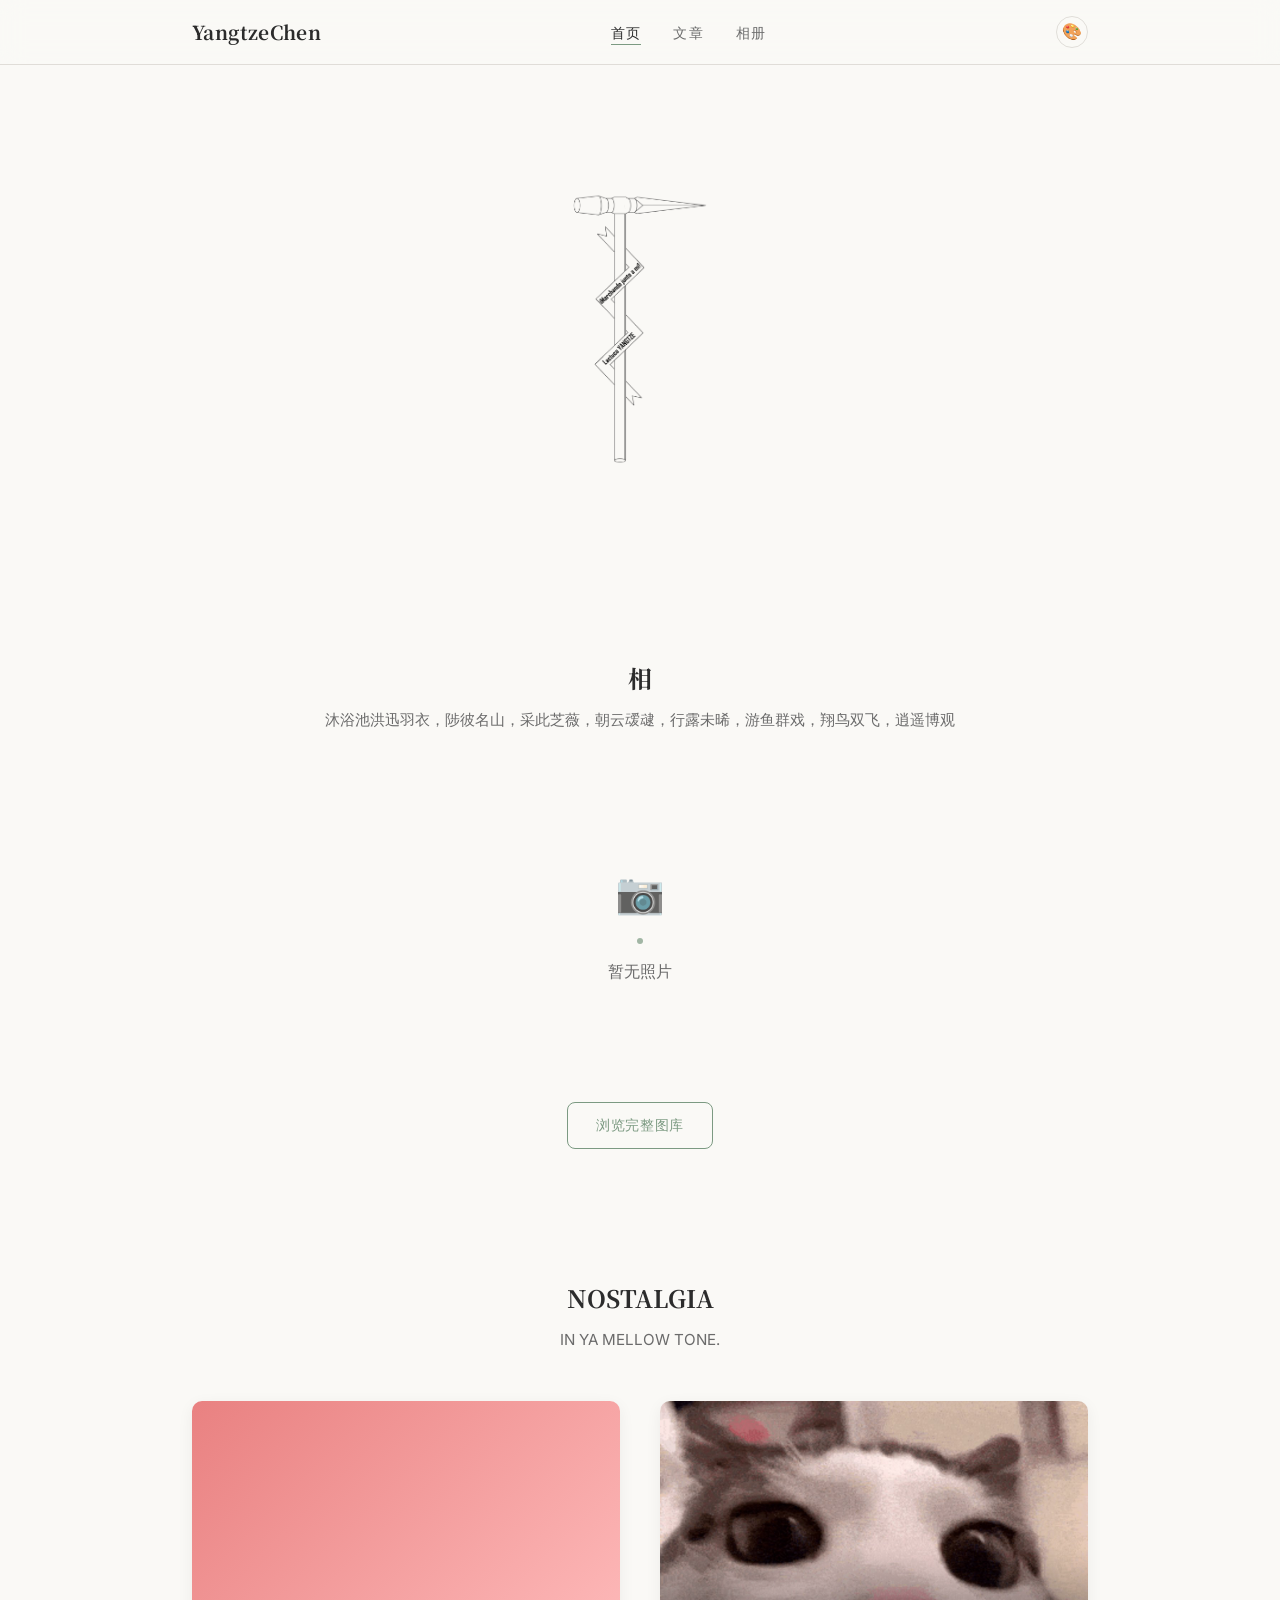
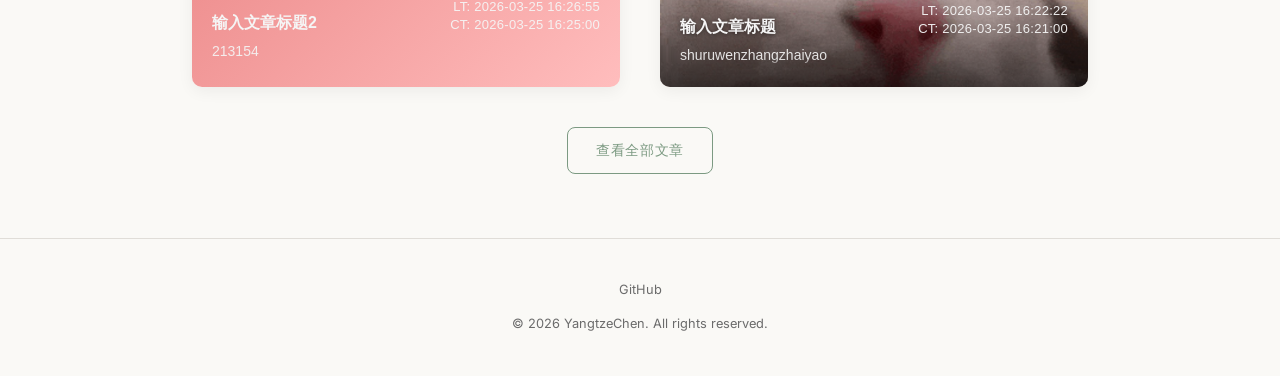
==== commit df9d8fcc: "Fix: Remove BOM and whitespace from embedded Base64 logo in index.html" ====
--- a/index.html
+++ b/index.html
@@ -59,7 +59,7 @@
   <!-- Home Logo Section -->
   <section class="home-logo-section fade-in">
     <div class="container text-center" style="display: flex; justify-content: center; align-items: center; margin-bottom: 2rem;">
-      <img src="data:image/png;base64,﻿[base64]/eHBhY2tldCBlbmQ9InIiPz4BzkZRAAABgmlDQ1BzUkdCIElFQzYxOTY2LTIuMQAAKJF1kc8rw2Ecx1/bMM1EcSAOS+O0yY9aXBy2GIXDNmW4bF/7obb59v1uabkq1xUlLn4d+Au4KmeliJQc5Uxc0Nfna2qSfZ4+z+f1vJ/n8+l5Pg9YIxklq9f0QTaX10JBv2s2OueyP+KggzqgPabo6lR4LEJVe7vBYsYrr1mr+rl/rWExoStgqRceUVQtLzwuPLmSV03eFG5V0rFF4WNhjyYXFL429XiZn0xOlfnDZC0SCoC1WdiV+sXxX6yktaywvBx3NlNQfu5jvsSZyM2EJXaJd6ITIogfFxOMEsBHP8My+/AyQK+sqJLf950/zbLkKjKrFNFYIkWaPB5RC1I9ITEpekJGhqLZ/7991ZODA+XqTj/UPhjGSzfYN+CzZBjv+4bxeQC2ezjLVfKX92DoVfRSRXPvQtManJxXtPgWnK5D250a02Lfkk3cmkzC8xE0RqHlEhzz5Z797HN4C5FV+aoL2N6BHjnftPAFKelnypPBk8kAAAAJcEhZcwAALiMAAC4jAXilP3YAACAASURBVHic7MEBAQAAAICQ/q/[base64]/N4ye6yTvyf7CskLFlJQrOvgUEIJIAKrqA8oCwBGXEBB4FhUUf9icvP3Z86OqPIIq6Do6IJmzwqAjoiogmLqCwBJEBnb5KQkITs6eT3R9Wd1K2u22vdOl233+/[base64]/kpO1s90py4E4+5JeTvDbJz3f3LXMvGAAAAAAAYCBCbAAAALuoqg5OcmK2H1A7Icn+6/D0tyU5K8kbk/xTd29dh+cAAAAAAABYGCE2AACACVV1WEYd0rYXUDtusAJX+2KStyU5O8k/GjcKAAAAAAAsIyE2AABgn1FVR2YUUDs5awfU7jFAaVuTXJLkoiQXJ7k2yQOSPCijjm4744okb0/yliTv6+5b16FOAAAAAACAuRNiAwAAll5V7Zfkrtl+97STkhw9QHk3ZxRMW2u7JMnls8aCjn9fD0/yA0mem+SInXzOq5K8I6NA29919y17+HsAAAAAAABYN0JsAADAXm0c5Lp7dhxQO3KA8m7I9gNqFye5srvv2NMnqqqDMwqmPXUX73pNkr/IaOToe7v75j2tBQAAAAAAYJ6E2AAAgMFU1f5JjsmOA2qHDlDetdlxQO3L8wio7axxoO+Xk/zobj7EdUnemVGHtnd3943zqg0AAAAAAGB3CbEBAADroqoOSHJctg2knTxx+15JDhqgvKuygxGf3X3tAHXt0DjI9uaMxotOel9G40ZP28mHuj7JX2YUaHtXd18/rxoBAAAAAAB2hRAbAACwy6rqoCQnZPvd005McsAA5V2R1YG0i7JtQO2GAeqam6o6PMk/JHnMxPLNSR48vv3MJM9OcsZOPuSNSf46o0DbX3X3dXMqFQAAAAAAYIeE2AAAgFWq6pCMOqRtL6B2fBb/74k7kmzJ9juoXdrdNy24rkFU1QOTfDLJgRPLf9bd3zFxzkm5M9D2xOzc39lNSf4mo0DbX3b3NXMrmrmqqqOSfH9GgdH/yOg1wrAOTfKAJO/o7vcMXcy+bty58lkZXf/+Mcmnk1zQ3V8ZtDAAAAAAYBtCbAAAsA8Zd/DaXjjtpCTHDFDa1iSXZvsBtcu6+9YBattrVdVvJnnl1PIZ3X3ujHNPTPLtGQXavibJ/jvxFLckeU9GgbZ3dvfVe1Yx81BVD0nykvF28MDlsLYPJHlRd//H0IXsa6rqiCTPT/LqJPeZccrVSS4YbxfOuH15dwuFAgAAAMACCbEBAMAGUVV3yY4DancfoLRbs/1w2sVJvtjdWweobalV1T2SnJ/k6Inlc5I8YXsBjKo6Lsm3ZRRoe3J2buzrbUn+NqNA219095W7Wze7rqoOzujv7KVJnjRsNeyC25K8IcnPec2sv6q6X5KXJXlhVl8Xd9XNmR1uW7l9cXffsmfVAgAAAACThNgAAGAvNx6HdnR2HFC76wDl3ZQdB9Su6O7bB6htn1BVP5Tk16eWz+zus3fy/vdM8oyMAm3fkNXjSdeyNcnfJzk7o7GJl+98xeyKqjolyYuTfF+S4wYuh913TZJfTPJb+8rI40Wpqv2TfFOSlyf5lizm/7ruyKh76JpBt+6+dgF1AAAAAMCGIcQGAAADGgfU7pkdB9QOH6C865NclO0H1K4ycm1YVXVIkvOS3Hdi+QtJHtLdN+/iY90tdwbavinJQTtxt9uT/ENGHdre3t2X7cpzsq2JUM5LkzwtOx79elWSz2Y0/pVh3TPJ/bP2a2dzRiMu/9y1c89U1VFJvjfJf83oz3x7bk5yY/asO9uu+nLWHld6YUYdSAW8AQAAAGBMiA0AANbJOIhyXLYfTrtXkkMGKO/L2XEHtWuFLJZDVT0roxDZpB/s7t/Yg8c8KkllFGh7Snbu6/SOJB8Y1/K27r54d59/XzTuivfCJN+f1aHEWa5M8vtJ3tjdX1jv2th549fOq5P8QNZ+3XwoyX/r7g8srLANoqoenlFw7QVJjtjB6X+d5LVJ3t3dt1fVYUlOGW/3Hm+Tt0/KznWjnIdbMgqzrdXN7eJdDSIDAAAAwDITYgMAgN1QVQcmOT6zg2knj389MYv7MHzSl7KDgFp3f2WAulgn445+70/yxInlz2TUjW2Pg4hVdZck35pRoO1bkhy2k3c9J6NA21u6+8I9rWMjGv/dPT6jrmvPSXLwDu7ygSRvSPJWAZe9W1VtymiE6PO3c9rbkvxYd392IUUtqfH33KdnNDL0yTs4/Zokf5Dk9d19/i4+zwFJTsi24bbJ20fuUvG7744kW7J2N7cLuvuaBdUCAAAAAOtOiA0AAKZU1cEZBdC210HthOx4xN96+GK2H1C7pLtvHKAuBlZVX5vkfVPLj+vuD835eY5I8tSMAm1Py447Ia34UEaBtrd29+fnWdMyGgcD/3OSlyU5dQenfyXJHyX57e7++HrXxnxV1WlJfj3JV69xym1JXpfk57v7SwsrbAlU1TFJ/ktGIc+TdnD6J5L8VpI/6e7r16me/TIaSTor3LZy+7j1eO41XJvZXdxWbm8xshQAAACAZSHEBgDAPmU8Suxe2X5AbZEfQK+4Pcll2X5A7dLuvmWA2lgC43DF+Vk9hvJ13f3ydXzOw5J8c0YdxCrJXXbyrh/NnR3a9qkOVFV1akaBnBdkxx2dPpZR17U/6e7r1rs21s/49fmMJL+a5AFrnHZNkl9I8lv7epe9cfDv5Umel+13J9ya5O0ZjQx9/[base64]/FiSs/alv//x6+Q5SV6R5LE7OP3yJL+T5I3dffF61zZP45Glx2ftcaX3zs4HgudhS2Z3cVv59cv70tchAAAAAMMRYgMAYClU1fEZdUg7PtsG004e/7qzoZl5uiXb7552cZLLu3vrALUxgKrab6gP/Kvqvkk+N7X8zO5++4LrODjJ12cU3Pq2JHffybuel1Gg7V1JPjQ9Bq+qDk9y2BxLXW8PTvLtSb47yT13cO7nk/x2kj/s7ivXuzCGVVVHJ/nxJK/K2p3GPpTkJ7v7vVP3O2D9K1xX+yU5NMll3b21qu6d5MUZjQ09Zgf3/WBGXdfO3sjd6sZ/z9sbWXr8Asu5LrNDbiu3L/MeBwAAAIB5EGIDAGCvU1X7J3lykv+c5FEZBUEOHaCUG7O6W9qs7UodSphUVftPh68W/PzvT/LVE0t/miJClQAAIABJREFU0d3fNmA9ByV5UkaBtmdmx2GuFbdnNB71kxkF256S0WjBRY3hW4Tbk/xlRl3X3jPk1w3DqKpNSf6/jL6213JTRiHH47PzgdBlcEdG4y63Ny40GYXF35zReOQPr3tVS2Dc+fKkrB10OyWLu1beltF7pbWCbhd1940LqgUAAACAJSbEBgDAXmM8YutlSX44ow9g19NXsjqgNiusZoQWu2zITmzj539Rkt+bWLotyQl7Q3evqjowo4Ddc5I8K8mxw1Y0mJuT/FGSX+juC4cuhmGNO43+cJLvyTAjr/dWF2UU8Py97r5i6GKWyfiHAdYaWbry6yK7116e2V3cVm5f7f0WAAAAAEJsAADsFarqUUl+N8mj5/BwV2cHIz67+9o5PA/sdarqqCRbsrp74Su6+7UDlbSN8VjQg5I8Ickzxttxgxa1eFuT/FqSn+vuG4YuhsUbB40Oy2g86P4ZvSa+K6Mxoxup49quuiPJnyT5vo08MnRo4+8Vs0JuK7dPyOL+3/AruTPUNivodqmRpQAAAAAbnxAbAACDq6oXJ3l9Rh/k74nPJHlad5+/51XB8qqqP03yHRNLH+nu04aqZ9KsTnXjMM/jk7wqSSU5ZIjaBnJekqfqyLZv2V7Hxqq6R5L/keT5SQ5caGF7l3OSPEXofBhVdUhGI0u3F3Tb0SjYedma0Q8hzOridmGSC4WBAQAAAJafEBsAAIOpqv2S/FSSn13jlI9nNHLv35JcluSuSe6V5KlJzkxy5Iz7XJDkm7v7M3MvGJZEVT0lybumlh/W3ecNUc+uqKojkxyRZFOShyd5XpKvz+x/v747yUuS3LSo+nbBoUkOz6juByV5Ska/l7vMOPeSjMI6n1hceezNxsHOI5PcM6PA0GOSvCDJqWvc5VeT/EZGXcz2dodnFM47PMnTMuo+94A1zv1ckid295YF1cZOGn+NHpvZ4baV20cvsKQrMruL28qvXzKyFAAAAGDvJsQGAMBgquq/J/nhGYc+nVEw5f3b6VRzZEYj134k23aq+VKSr+7uT82xXFgaVXVgRh/cnzCx/Oru/uWBStojVXW/JK/NKAg27f1JvmkZxg6Ox6j+aEbXroOmDn85yZO6+98XXhhLYRz8/tokb0jy4Bmn/Fp3/8hiq5qPqnpakrOzegzyii8lObW7L1tsVeypqrpr7gy1zQq6nZjF/d/kDZkdclu5fUl337agWgAAAACYQYgNAIBBVNVzk/zZjEP/PclP7WwgpaoekeQt2baLy3lJHtvd1+9RobCkqup1SV42sfQ33f3UoerZU+MAzwuS/E62HTf6mu5+1eKr2j1V9dCMAjsPnTp0fpJHG5/I9ozHPP5CZofAn9vdZy24pLmoqk1J/jbJ/WYcvjTJ/bv7xoUWxbqqqoMz6rC71rjSUzI72LgetmbUFXPNoJv3lAAAAADrS4gNAICFq6r7J/loVo/VuyPJK7r7dbvxeMck+askp00d+l/d/b27XSgssap6dkZBqRXXJ7lbd986UElzUVVfk+SdSY6aOvSs7n7bACXtlqq6e5JO8vipQ3+e5DuMvWNHqurlSV6T1f+3c12Sr+ru84epas+Mu6y+Nck3zTh8YZLTuvvyxVbFUMbh5WOz9rjSU5LcfYElfSmzu7it3L7StRsAAABg9wmxAQCwUFV1aJJ/TvKoqUPf192/vwePe2SSf0zyn6YOfU93v2l3HxeWVVUdm+SLU8tndPe5Q9QzT1X1qIyuI5Mdeq5J8qju/sIwVe26qjosyd8nedzUoZd09xsHKIklU1X/JaPuhJM+muTxyzBid5aq2j/Jr2R2p7nLk3xzd//bYqtib1VVd8mdXdumg26nZNTpbf8FlXNj7gy1zQq6XbLsQXIAAACA9STEBgDAQs0YcZgkb+ru75nDYz8gow/vj5xYviGjzi3n7enjw7Kpqk8kedjE0qu7+5eHqmee1gjvfDjJE7v7lgFK2i3jEYr/muToieWbk5wuqMOOjDtVvSmjUbuTXtvdrxigpLmpqp9M8vMzDt2Y5AXd/[base64]/Xm5kKQAAALBRCbEBALAQVXViRoG1u04s35hRgO2Tc36u307y/VPLr+vul886HzaqqnpWkrdMLN2Q5OiNMs5sPEbuI0keOHXoKd397gFK2m1V9T+T/MDU8h9094uGqIflUlWnJvlQVo/YvTbJg7v7smGq2nPj0aLvTfJ1a5zy1iTfPa8gPMxSVUdk9YjS6aDbvZIcsKBybs7skNvK7YuXqRspAAAAwCQhNgAAFqKqXpNkerTZC7v7D9fhuQ5Lck6SR04s35bkgd39hXk/H+ytquqYJJdPLT++u88Zop71UFWPTPLBJIdMLH80yWOWqVtNVR2c5ANJTptYviPJQ7v708NUxTKpqhcl+b2p5d/s7ulw5FIZX8f+LcmJa5zyb0me0d0XLq4quFNVHZjR1+da40rvneTwBZVzR0YjS9cMunX3tQuqBQAAAGCXCLEBALDuquqEJF/I6pDJnyb5zvUKmVTVAzP6YPuwieXf6e7pDm2woVXVx5M8fGLpJ7r7l4aqZz1U1cuSvG5q+Wnd/VdD1LO7quo+ST6W5MiJ5f/d3d81UEkskfFYxD9N8ryJ5ZuS3Ke7twxT1XxU1Vcnef92TrkiyTO7+wMLKgl22vi1eY+sPa70lCTHLLCkL2d2F7eV25cb0wsAAAAMQYgNAIB1V1X/I8kPTizdmuT+6901Zajnhb3JjC6I7+3ubxqqnvVQVQckOS+rx4p+KMnpy9SNLUmq6heT/PjE0u1JHtTd5w9UEkukqu6d5PwkB04s/3p3//BAJc1NVb0tybdv55Rbk7y0u39/QSXB3FTV4RmF2WYF3U5JcnIWO7L0oqwddLvIyFIAAABgPQixAQCwrqrquIy6sC28I9oaHeBe393/db2fG/[base64]/6C7X7TAGk5K8rms/pD7Nd39qkXVAEOrqo8lOXVi6dXd/ctD1bNequqFSaZHCX5Dd//dEPXsrqo6NqNr52QHy9/t7hcPUxHLpqr+MMn3TCxdn2RTd185TEXzUVWnZTQqeNL7kjxpxunnJ6nu/vQ6lwVLoaoOy2gs6VpBt5OzehTxero1d44sndXN7cLuvnlBtQAAAAB7CSE2AADWTVX9UpJXTyxtTfKg7v7cgut4fZKXTizdlFE3tssWWQcMpap+O8nkCN8/7u4XDFXPeqmqg5J8NqMP41e8v7u/dqCSdltV/XqSH5pYujWjbmwXDFQSS6SqHpDk00n2n1j+xe7+yYFKmpuq+uskT51Y2pLk/03y2mzble3aJM/r7nctqDxYWuORpcdndhe3ldt3WWBJWzK7m9vK7S8vW6dVAAAAYPuE2AAAWBdVdUSSy7L6w64/6u7vHqCWUzLqyHLQxPIvdfdPLLoWGEJVvSLJayaWPtrdjx6qnvVUVS9O8sap5dO7+4ND1LO7quqEJJ9PcujE8v/s7h9a4y6wSlX97yTfObF0bZITuvuGgUqai6o6I8k/Ty2/OMnHk7wjyXFTx+7IaDzvrwu8wO4bjyw9OmuPKz0loxDcolyX2eG2ldtbunvrAusBAAAA9pAQGwAA66KqnpPkrImlO5I8pLs/M1A9v5vk+yaWvpDkfj7QZl9QVV+f5G8nlm5McmR33z5QSeumqg7JqBvbyRPLv9ndPzBQSbutql6T5BUTS5cmOXkj/r0xf1X14CTnZfX//Ty7u986UElzU1XvTfINE0t/391fNx4h/o4ks0K6f5Tk+7v7pkXUCPuiqjo0o++/awXdTs7qHypZT7cmuThrB90udD0AAACAvYsQGwAA66KqzkrynImlv+3ubxywnq9K8i9Ty4/p7uk12HCq6viMOiNOul93f36IetZbVf1Mkp+eWLokySnLFv6qqodkFEKa9NXd/YEh6mH5VNXfJfm6iaU/7+7nDVXPvFTVM5NMhvFuT3Jid3+xqg5P8vtJZv0+P5jk240Th2FU1f4ZdWtbK+R27yR3XWBJl2ftcaUXJLnaD7wAAADA4hw4dAEAAGw841GiT5taPmvWuQv0r0k+l+R+E2tnZttgG2xEX0xydZK7Taw9NKNxlRvR2VkdYrtXkjOS/NMw5eye7v5UVX0iycMnls9MIsTGzjorq0NsVVWHL/tI0STvSnJ9kiPG+/sneWaSN3T3DVX1/CSfSPILU/d7XJIPV9W3dfdHFlYtkCQZh8kvHW/nzjqnqo7K7FGlK7dPmGNJx46309Y4/pWqWmtc6YVJLjWyFAAAAOZHJzYAAOauqs5M8ucTS1uTHN/dVw5UUpKkqn4pyasnljYnua8OC+wLquoDSZ4wsfRj3f0rQ9Wz3sbhr4dNLL2mu181VD27q6p+KsnPTSxdltFIUR+as0NVdUySLRmFvFY8p7vfMlBJc1NVf5rkOyaW3tfdT5465xlJ/jjJkVN3vynJ93b3n61vlcC8jceGn5S1g26nJDl4QeVszZ0jS2eF3C7cAKFhAAAAWBid2AAAWA9nTu3/3dABtrGzsjrEtinJY5J8eJBqYLE+mdUhtocOVciCnJXkZyf2n11VP7hsI0Uz6io3GWI7IaO/x/cPUw7LpLuvqKr/k+QbJpbPTLL0IbaMXhuTIbavrarju3vLykJ3/0VVPT7JOzP6nr/i0CRvrqpTk/zUEl4XYJ/V3Tdn1F35c7OOj0eWHpvZXdxWbh89p3IOmHjsmarqisweVbpy+0t+oAYAAABGhNgAAJirqjoyybdMLZ89RC0z/HuS85Pcf2LtORFiY99w3tT+Rg+xnZ3VIbYTkzw+SzaKs7s/XVUfT3LqxPJzIsTGzjs7q0Ns31pVR3T39UMVNCd/k+QrubPL2n4ZjRR9/eRJ3f3xqjoto+De1049xo8neXhVfWd3X7fO9QILMA6lbhlvH5x1TlXdNWuPKz0lo/cM85pgcsx4e/Qax2+oqlnhtpXbl3b3bXOqBQAAAPZqxokCADBXVfXcJJPjubYmOa67vzRQSatU1S9m9KH1iguS3EcHBDa6qvrGJO+ZWLohyV02cgeicfjr4RNLv9Xdrxyqnt1VVT+Z5OcnlrYkOclIUXbGeKToZRl1DFpxZnfvLQHz3VZVf5Lk+RNL/9DdT1rj3IOSvCbJS2Yc/mSSp3f35+deJLB0qurgjEaWbi/odsiCytma5JLM7uJ2QUYjS5c9lAwAAABJdGIDAGD+pkeJ/u3eEmAbOyurQ2z3TnJakg8NUw4szCen9g/P6EPYzYsvZWHOyuoQ28pI0WULf52d1SG245M8Mck/DFMOy2RipOg3Tiyfmb2nS+qeODurQ2xfU1UndPdl0yd2961JXlpVH8sozDb5f2IPS/Khqnp2d79vPQsG9n7dfUuSz4+3bVTVfrlzZOlaQbe7zamcA8aPe8paJ1TVl7L2uNILklzpB3YAAABYBkJsAADMzRqjRM8aopbt+FiS/0jywIm1MyPExsZ3WZJrkhw1sfbQbOwQ29lJfm5i/4QkT8iSjeLs7s+MgzePmFg+M0Js7LyzsjrEtpFHij4ryWvXukN3v6GqPp3ReNG7Txy6R5L3VtUru/sN61QvsAGMA2FfHG8z/w1RVXfJneGzWSG3E5PsP6eS7jHevmqN4zdW1VrjSi9Mcsk46AsAAACDEmIDAGCeTk9y6MT+bUneMVAtM3X3HVV1dpKfmFh+8lD1wKKMv/Y/meTxE8sPS/LXA5W07rr70+ORoqdOLD85SxZiGzs7q0Nsrlvsircn+e3cOVL0sCSPS/J/BqtoDrr7pqp6Z1Z3Y3tythNiG9/v76vqtCTvzOg6uOLAJK+vqkckeaVQB7C7uvu6jLrgTnfCTfJ/RxzfK9vv5nborPvuhsOSPGi8zXJ7VV2a7XRz6+6vzKkWAAAAWJMQGwAA83TG1P6/dPdVg1Syfe/N6hDbIzdIRxrYkfOyOsT20KEKWaD3ZnWIbfo6tSzem9UjRR9SVXfr7quHKojl0d1fqqqPZjQ+e8UZWfIQ29h7szrEdkZV7bej0Xnd/fmqOiPJHyd5+tThlyR5cFU9p7uvnG+5AP93xPHmrNERdzyy9J6ZHW5buX2POZWzf5KTxtsT1qjnqsweVbpy+3IjSwEAANhTQmwAAMzT6VP75wxSxY59JMnW3NmR5oAkj85ydmeCXXHe1P5DBqlisaavQ4+rqv27+/Zk9CHxknzo+q9Jbk5yyMTaY5O8e5hySJbq6ycZvRYmQ2zT37OX1fRr/IQkJ2cUqtiu7r6uqr49o4Doj08dflKSD1XV07v7E/MoFGBnjb+3XDHePjLrnKo6MqPr3VpBt5Myv5Gldx9v/2mN4zeNR5auFXS7pLtvmVMtAAAAbFBCbAAAzMW4W8D0B+LnDlHLjnT39VX1sSSPmlg+PUJsbHyfm9q/1+48yGQIbAlMX4eOTvLAJJ8e7++XZK8PIXX3LeNOWpOd5E6PENvQluLrZ+zcJK+c2D99rRDekoXzPpvk6iR3m1g7PTsRYkuS8bXsJ6rqE0n+IKvH990nyTlV9Z3d/RdzqhdgLsYjPj813rZRVQdm9F5vrXGlpyQ5fE7lHJrR+6sHrnH8jomRpTODbuMRrAAAAOzDhNgAAJiXB2T00/mT9soQ29i5WR1iW9YRg7ArLpvaP243A2kHVNUdyxBy6e6Lq+qSrA7snZHk01V1wBp321udm9XXKtet4R2YZFk6y0x/T75nkvslOX/GuQdU1dYleY3fXlUfTPKUieXTk5y1i4/z5qr6bJJ3ZPX14sgk76iqn0zyS8vwZwKQJN19W+4Mi/3j9PHxDyHdI9sPuR0zp3L2y+jaeq+sHm0/Wc+Xs/a40gsyGlm6LD9EAQAAwG4QYgMAYF6mu7Bdlp3sgjKQc5K8dGJ/zY40sIFsmdo/KKPuRV/axce5fcleK+ckefbE/ulJ/jCjUcK3DlLR7jknyQ9O7D9uybribURbhy5gF2xO8sUkx02snZ7ZIbZlfI1Phth2K+DZ3R+pqtOSvD3J46YO/0KSh1fVi7r7ht0rE2DvMb7OXznePjrrnKo6PKMw21pBt5Myej81D0ePt0eucfzmqrooawfdLjKyFAAAYLkJsQEAMC/THxifu5d/AD7dkeb4jD6I2bz4UmBhLp+xdnx2I8Q2h1oW6dysDrGtXK+WotPUhFmjUR+UNcaIsb6q6oDuXpoQW3ffUVXnJnnGxPIZSf54xunL9LpItn1tfFVVHdLdN+/qA3X3ZVX1pCRvTPJdU4efl+QBVfVt3X3x7pUKsDzGod1P584x7KuMu9qemNld3FZuHzGncg5Jcv/xNssdVbUl2+nm1t3XzKkWAAAA1oEQGwAA8zLdie2cQarYeednFNy5x8Ta6RFiYwPr7pur6qqsHv17QpJP7uLjLFvAZfp69PCqukt3XzdINbupuy+aMRr19AixDWKZAmwTzsnqENv09+4kS/ka/2BGwbv9xvsHZzQyfLfGmnf3TVX1PUk+nuRXJx43SR6d5CPjINvePDYdYN2NvxdeNN62MR5ZeresPa703kmOnVM5+2X0vvaErPH9raquyexRpSu3t+hwCwAAMBwhNgAA9lhVHZnkEVPLe/UHuxMdab51YvmMJH82UEmwKJdldYjt+KEKWaCPZjQ29KDx/n5JHpvk7waraPedm+RZE/tnZDQaFXbG9PfmR1bVEd19/SDVzEl3X1NVn0ry0Inl07MH70XGQb5fq6rzkrw5yV0nDh+X5B+q6sXd/abdfQ6AjW58Lb1qvP3rrHOq6rAkJ2ftkNvJmd/nGEclOXW8zXLLeGTpWkG3i3anyycAAAA7R4gNAIB5eEyS/Sf2b0vyLwPVsivOyeoQ28yf2IcNZkuSh03sb/gQ27ir0r9mFFxbcXqWM8R2TlaH2Fy32BUfSbI1yQHj/QMy6iz2/sEqmp9zsm2IbY91919X1elJ3pnVI+wOTvK/qurUJP/PknbmAxhcd9+Y5D/G2zbGI0uPz/a7ud1lTuUcnOR+422miZGlawXdrlnCjqYAAAB7BSE2AADm4bFT+//e3TcMUsmume7Q8qiqOri7bxmkGliMLVP7Gz7ENnZuVl+rpq9by2L6uvXwjdBJi8Xo7uur6mMZjdpc8dhsjBDbuUleNLH/uHk9cHd/qqoem+TPk3zj1OH/luRhVfW87r5mXs8JwMg4JHzJePvn6ePjkaVHZ3a4beX2PN/vHj/e1vo+c11VrTWu9IIklxlZCgAAMJsQGwAA83D/qf2Zo2L2Qh+d2j8oo3E1nxugFliU6RDbCYNUsXjTr/fp69aymL6+7pfkPkk+MUAtLKePZnWIbVlfC9OmX+P3nmcwvbuvrqpvSfJrSV41dfgpST5YVU/v7pmdhABYH+OuZ1ePt3+fdU5VHZrkpKwdcjsld46d31N3SfLw8TbLrVV1cWZ3cbswyYXdfdOcagEAAFgqQmwAAMzDpqn9zw9RxK4afyB9TZKjJpY3RYiNjW1f7cT2han9TVW137KNe+ruG6rqi0mOm1jeFCE2dt42r4UhilgH07+v/TLnYHp335bkB6rq40nekNWBhwdlFGR7bne/Z17PCcCeG4fCzh9v26iq/TN6T7y9bm5Hzbrvbjgoox9AuM9aJ1TV5Vk75HZBkquX7T0sAADAzhBiAwBgHjZN7W8eoIbdtTnJIyf2Nw1TBizMZVP7+0qIbfPU/uFJ7pnkisWXssc2Z9sQG+yszVP7mwaoYT18Ocm1Se46sbYp6xBM7+7fr6rPJHlbkmMmDh2d5F1V9UNJXiNgALAcxuM9Lx1v06PbkyRVdVRmh9tWbs+zu/Gx4+20NY5/papmhdtWbl86HsMKAACwVITYAADYI+OfWr/31PLmAUrZXZsjxMa+ZV/txHZpktuy+t/B98nyhtgeN7G/aZgyWFKbp/Y3VdX+4w/wl1Z331FVm5M8YmJ50zo+3weq6jFJ3pnV7yP2T/IbSR5RVS/r7pvXqwYAFqe7r0nysfG2jao6JHeOLJ0VdDslycFzKufIJA8db7PcNh5ZulbQ7aLuvmFOtQAAAMyNEBsAAHvqhGz7n/GbB6hjd22e2l9zrAtsENMhtrtX1SEbPWjR3bdV1UVZ/RrflORDw1S0R6bHJrpusSumv34Oyaiz33SXxmX0hawOsa3ra6O7L6yqJyR5U5JnTR1+YZIHVdWzuvuL61kHAMMbv5f+XNboADr+4a9js/1ubkfPqZwDM3qfu2mtE6rqiqw9rvSCJFfpKAoAACyaEBsAAHtq09T+Tdk2JLM3m/4wf9MQRcACzXp9HpfRh1Yb3ReybYhtGW2e2t80QA0sry1JbsnqAPqmbIwQ2+ap/U3r/YTdfX1VnZnkp5L8zNThJyT5cFU9vbv/bb1rAWDvNe54umW8fXDWOVV116zu3DYddDsxyX5zKumY8faYNY5fPzGydFbQ7dLuvm1OtQAAACQRYgMAYM9tmtq/YMl+Ynvz1P6mAWqARboqya1JDppYOz77Roht89T+snYw2zy1v2mAGlhS3X17VV2Q5AETy/dJcs5AJc3T5qn9TYt40nEw4Wer6hNJ/ijJ4ROHT07yT1X13d39lkXUA8By6u5rk3xivG2jqg5Ocq/M7uJ2yng7dE7lHJHkIeNtlq1VdUlmd3G7MMmF3f3/s3fn8ZLlZX34P909+8YsDMwKLSKobIILEEOEBDWaPANIIFHQCCqKazS4JGryiz/colk0UYyIG4EoiAhfMfozRqKILEYFWcKi9EzPyjB7T0/v/fvj1M1Un657+/a9VXWq7n2/X6/[base64]/JgcO4Zq9RzR1YPuV2f5FNL9gtwAADAjAmxAQCwWf1ORnuGKGITru+t70j3g/iPDVALzMv+3vq0OjYsuj299d0D1DANk7rm7U7y/jnXwfLa01vfPUANs7Cntz73YHpr7X1V9flJ3pTkb/d2/6skjx91Zds3r5oA2B5GgbDbRst7J92mqi5M1yV0tW5uVyfZOaWSLhstT1ll/wNjI0snBd1uaq0dnlItAADAEhBiAwBgs3b31vcMUMOGtdburqq7k1w8tnl3hNjY2g701s8epIr529Nb311VO5atA0Rr7UBV3ZLkyrHNuyPExvrt6a0v62jdvoUIprfWPllVfy/Jzyb5ut7ur0jy6Kq6rrXWrxcAZqr1ratSAAAgAElEQVS1dl+SD42Wk1TVmemCbJO6ua18fe6Uyjk3yWNHyyTHRiNLVw26CYUDAMDWIsQGAMBm7e6tTxxtsuA+keTJY+u7B6oD5qUfYtsundj670/nJHl4klsHqGWz9uTkEBus157e+u4Bapi6RQqmt9YOVdU3JHlfkv+QbuzaiicmeW9VPb+19sfzrg0AVjPqfLYnq/xy2mhk6UMzOdy28vVlUypnZ7qucdcm+cJV6rkzq48rvT7J7cv2CysAALCdCbEBALBZ1/TWJ425W3TX58QQW/85wVazXUNstyQ5khP/L3xNljfE9vSxde9bnI49vfWt9PrZk+RzxtYHe26ji+b/qao+nOQNSS4Z2315kj+oqm9urf3CIAUCwGkafbbdPlr+bNJtqur8PBhqmxR0uzonhrs349LR8uRV9h8YG1k6Keh2o5GlAACwOITYAADYsKo6IyePIbxriFo26e7e+gWDVAHzsy1DbK21o1V1b7oLXSuW9Xz3vsVm9F8/51TVrtba0UGqma6FOzdaa/+jqp6a5K1JPnNs15lJXl1VT0zyXa21I4MUCABT1Fq7P8mHR8tJRj9HuCprd3M7b0rlnJPkMaNlkuNVdXNWGVea5PrRCFYAAGAOhNgAANiMST9Y3j/3KjavX/O0fmAOi2pbhthG9ufEENuynu/et9iMSZ/V5yXZChdpF/LcaK19rKqeluT1Sb68t/vbknx2Vb2wtXbn/KsDgPkZhbZvyCpd3EcjSy/N5HDbyteXT6mcHek6w12d5G+tUs/dWSPkluQ2I0sBAGA6hNgAANiM8ydsu3/uVWxev+ZJzwu2ku0cYuuf7wsRcNkA71tsxqTP6q0SYlvYc6O1dk9VXZfkR5J8T2/330vy7qq6rrU2sXMNAGwHo0DYHaPlzyfdpqrOS3JtVg+6XZPpXf+6eLQ8aZX9B6tqb1YPuu1trR2aUi0AALClCbEBALAZOrHBcjrYW99OIbb++b4wAZfT5H2LzZj0Wb2s50LfQp8bo5Gt31tVH0jy6pw4lv3R6YJsX9lae9sgBQLAEmit7U/ykdFykqralW5k6aQubit/Tmvk+NnpPsMfvcr+41V1SyZ3cbs+yQ2ttXumVAsAACw1ITYAADajf8H7eE7u8LQMFrZrC8xI/zw9e+Kttiad2CB5YMK2ZT0X+pbi3GitvbaqPprkzUmuHNt1YZJWVd+X5CeMJwOA0zcKje8dLX/S3z8aWXpJJofcVr5++JTK2ZEuUHdVkqdNukFV3ZPVx5WujCw9NqV6AABgYQmxAQCwGf0L3vuX9GLrQndtgRnYzuNEdWJj22utHa+q/TnxdbOs50Lf0pwbrbV3V9XnJ/mtJJ83tmtHkh9P8oSq+obW2jL+ggAALKzRzy3uHC1/Oek2VXVuupGlqwXdrs30rrE9JMkTR8skh8ZGlk4Kuu1trfW7bQMAwNIRYgMAYDP6F7z73U+WxVJ0bYEpOu0QW1Xt3CK//b80AZdT2CphvKWzxc6F7RBiW+jn1Vq7qar+TpJfSPJVvd0vTvKYqnpea+3m+VcHANtXa+2BJB8dLScZjSy9IpO7uK18feGUyjkryaePlomq6tasMq40yfWttbunVAsAAMyMEBsAAJvRD39slRDbsoZaYL020ont7EweQbhslirgsgbvW8M5K8s5Orvv/iQPHVu/eKhCpmzpzo3W2gNV9eIkf5XkR9J1YlvxBUneW1XPba29d5ACAYCTjEaW3jRa3tnfPxpZ+pCcHG4bD7ldMcWSrhgtT520s6ruzerjSm9IcssW+UUNAACWmBAbAACb0Q9/9MMhy2KrhFpgvTYSYjsvWyPEdqi3vvABl1V43xrOOdkaIbb+a+ghg1QxfUt5bozGmv1YVX0wyeuTXDC2+6okf1RVX9dae/0gBQIAp2X02X73aHnfpNtU1dnpxpKu1s3t2nS/QDENFyV5/GiZ5PBoZOlqQbe9RpwDADBrQmwAAGyGTmywnDYSYru0qu7aAr+df6S3vqznu/et4VxSVfeMLkwus/5r6PItMip1qc+N1lqrqqcleWuSR43tOifJ66rqlUl+P8n462/Sa7G/bSO32Wrri1DD0OuLUMPQ64tQw9Dri1CD5+zvYIj1Rahh0vrBPDi2tL9/R7rOudeMlqvGvr56tFyU6Tgz3fcej1rtBlV1e5K9SW4c/Tn+9Udaa7dNqRYAALYpITYAADZDJzZYTgd76+vtxLbsoZ0kOdxbX9bzvf++dV5V7dgCwaplcPbQBUyJTmwLqrX2war6giRvTPKs3u5PS/Ky+VcFAJDLR8tTJu2sqk8k+czWWr/7NQAArMvOoQsAAGCpbdVObOdWle+V2cr6ndjWE8o5O10ngGXXD7EtVZemMf33rR1ZXxiRTRh9Npw5dB1T0n8NXZitcY4vdSe2Fa21O5L8wyQfHLoWAIB1+rQkPz50EQAALC8X5gAA2IytcLEbtqN+t671/N/wnCRnzaCWees/1630PraVnssiOy9bs7P9Gdk6XebGLeV5UVWXJXlbkscNXQsAwGnYNXQBAAAsr634Q1cAAOZnS3Q7ycl1P9BaOzZIJTAf/Y5dD6zjPltlJEy/i9aydpCc9H67nn9HNqG1dqyqjgxdx5T0X0P3ZWuMDF76LrFV9dlJWpJHTdj90SS/N/p6PKDXD+utte9Ut9+K64tQw9Dri1DD0OuLUMPQ64tQg+fs72A96yynm5N879BFAACwvITYAADYjP299fMHqWLz+nX3nxdsNf0QW3+86CSHk2yFcGe/09Synu8nvW+11rZCAGkZHMnWCHtN+uzbCuf4Un+mV9WXJ/m1dONdxx1I8rWttV+ff1UAMKyq2o5Bvh3pwvlXJ7l2tFzTW67OfEfd35PkxiQ3TVg+0lr76BxrAQBgCxJiAwBgM/rdTbZKiG3purbAadpIiO2iJJdV1a1LHpbaKuf70nebWmIPS3JDkruGLmST+q+hI0murKrrl/wcX8pzY3Rx/ruS/EROvoh9c5LntNb+bO6FAcACmPC9yTJ/r5IkqaqdSa5I8og1lsvmWNKRJHvTfZ87adnbWrtvjvUAALANCbEBALAZ/e4mW2Wc6FJ1bYEN2HAntiUPtyTJWb31ZT3fl7rb1JI7lK3ZsWxfuouXy27pzo2qOjvJq5K8ZMLuP0vy3NbaTfOtCgDYjKo6P2sH1K7NfLuo3ZnVA2rXJ7mttXZ0jvUAAMBJhNgAANgMndhgOW0kxHYwyZGq2rHkQbb+c1/4gMsqlrLb1BZxMFsjxNZ/De1LF1Zddkt1blTVw5L8ZpIvnLD715K8tLX2wHyrAgDWskYXtUeOfX3pHEtaq4va9em6qO2bYz0AALAhQmwAAGyGTmywnPpBroPruM8ZSS5IN0JxmUNsZ/fWFzrgsoal6za1hZyb5Jyq2rfkgc5Jr6GHJLk9y32OL825UVVPTPLWdBe8+34wyQ8v+WsMAJZSVV2QrlPaeChtfLkmw3RRuz6Tg2q6qAEAsCUIsQEAsBkndWJb0i5NOrGx3fSDXOvpxLY/CxwGOQ3n9taX9TktVbepLea+dCNFl1ZV7cjJr6F70nVjW3ZLcW5U1XOSvC6TQ3df3Vr7zflXBQBbX1XtyuQuauPLPLuoHc7qXdRuiC5qAABsI0JsAABsRj/8sSNdOGY9gZhFohMb281GxokeTbJzBrXMW/+5L2TAZR2WptvUFnQs3efdMuuHOZMunLczy//cFvrcGAUIvy/JD+fkv+u9Sa5rrf3l3AsDgC1i1EVtrYDavLuo3ZHVx3yudFHbCqPqAQBg04TYAADYjEnhj/OzfCE2ndjYbjYSYku6wOeyB1x0YmOzzkwX2N6R5R27OWn89/1JLkxyy5xrmbaFPTeq6pwkv5DkRRN2/2mS57XWbptvVQCwPFbpotYf+XnJHEsa76I2adTn3tbawnwvAgAAi06IDQCAzZgU/jgv3W8aLxOd2NhuNhJiO5Du3Fj2LgH9ENuyXlRa6G5TW9z+JAezvAG25OTXT5Lcle5C7DI/r2RBz42qujLJm5M8dcLuX03yja21ZfslAACYqqq6MKfuojbP61qfyupjPnVRAwCAKRNiAwBgMyZdGJ50YXzR6cTGdrORENvhLH+ALVnQgMsGLGy3qW1gKwS9JnVi25f5jtaalYU7N6rqKUneku7C+7jjSb43yU+21pb9NQUAaxp1Ubsya4fU5tlF7VAe7KI2cWmtLev/FQAAYCkJsQEAsGGttcNVdSjJWWObLx6qnk14SG998AveMGMbCbEdTxcO2Znk6NQrmoOq2pluXOK4ZT3fvW8NZ1eWf5xo//VzMN37wKVJln2c5UKdG1X1j9J1Wut3gdyX5Ktaa23+VQHA9J2ii9ojk1ydYbuo9cd9flIXNQAAWCxCbAAAbNaNSR41tv6IJO8aqJaNemRv/cZBqoD56YfYDq7jPvemC+8s84WeK3Nyp6llPd+9bw3nniQPZHkDbMnk18/9Se7Ocp/jyYKcG1W1I8kPJvk3E3bvSVKttQ/MtSgA2KAJXdQemZODavP8hbZDWXvM515d1AAAYPkIsQEAsFl7cmKIbfcwZWzK7t76ngFqgHk6u7e+nk5s9ye5LMvdfWp3b/1glrfr1Kf11vcMUcQ2dTDL//OUk14/rbVjo26Fy9xt8aJ03eTG7RmgjvOS/FKSF07Y/cdJnt9au32+VQHA6kafoWuN+bwm3S+0zMvtWTukposaAABsQcv+Q1cAAIa3p7fevzC+0BblgjfM2WmPEx2NDz4zXYhtWfXfn65fxotfVXV2kqt6m/cMUMp2dSDdaN2tFOjcM/pz2c/x3RO23TDPAqrq6iRvSfK5E3a/Jsk3t9YOzbMmALa3qjojJ3ZRm7QsQhe1lXGfN+qiBgAA25MQGwAAm7Wnt757gBo2Y/eEbXO94A0DOK+3vp5ObEk3UnTpQl9jdvfWPzFEEVPwiAnb9sy7iG3s/tGfyxpgS1Y/F+7J1jrHb2mtrff9bdOq6guS/Fa6oMC4Y0m+K8lPt9aW+XUDwAJapYva+LjPqzP/LmorgbRJy+3L+IskAADA7AmxAQCwWf0QyO4hitiE3b31m+d5wRvmrap2JHlYb/Md67z7rizxqMFsndHBu3vrd7XW7hmikO1oNHbzjGzNTmw7srU6sc0tqFpVX5XkF3PyuOZ7k/zj1trvzqsWALaOXhe18WDa+PKQOZZ0MGuP+dzbWntgjvUAAABbiBAbAACbtae3vruqdixRp5HdvfU9A9QA83RJupGB425d533PShdk2yohtuuHKGIK+mNR9wxRxDZ3TpL7soRdy6pqZ1b/7NuV7mdFy3qOz/3cGP19/lCS75+w++NJrmutfXjWdQCwnKrqIVl7zOe8u6h9MmuP+rx9if6vDwAALBkhNgAANmtPb/2cdF2ebpt/KRuyu7e+Z4AaYJ6umLBtvSG2I1necEty8vn+N0MUMQW7e+t7BqhhuzuaJQywjTw8J3cLW+lYdjhb6xzfM8uDVdUFSV6b5LkTdv/[base64]/61EUNAABYaEJsAABsSmvtaFVdn+TRY5t3J3nXMBWdtt299U9MuhFsIf0Q23q7sCVd2OWcqjqwhBfArsrJY1S3yjhR71vDOKuqDi/hudB//VzfWlvpKncgyWVJ9s+3pKmZy7lRVX8ryZvTdZ4ddzTJt7fWfnYWxwVgfnpd1MaDaePLRXMs6UDWDqjtba0dmGM9AAAAUyfEBgDANOzJySG2ZbG7t75ngBpgnq7srZ9OiG1/lvf/kbt76w9keTpG9u3ure8ZoIbtbn+6kVzLaHdv/f8GvVprx6tq33zLmY6qujgnj2TbM4PjfG2S/5KuK+W4u9KND/2DaR8TgOmqqh3pPjPWGvM5dBe1/rjPTy1hcB4AAOC0LOvFBwAAFsue3nq/E8pCGl3wvri3ec8ApcA89Tux3bLeO446L16W5FPpRosuk/770t50FyaPDlDLhlXVuTn533DPAKVsd8eSXJDk7qEL2YBTjdG+MF3XxWU/x4+nO8+nYjSS+MeSvGLC7o8kqdbax6Z1PAA2rqrOzINd1FYb93nhHEt6IGt3UbtRFzUAAAAhNgAApuOve+tPHqSK09ev80imeMEbFtRmxokmXdeKu9OFXJZJ/3y/Md1o1CNL1tXicyZs2zPvIsgDSR6e5L50nx3LpH8u/E1v/aIk92b5Os31n9fe1tpUnkNVXZTk9Un+wYTdv5fkn7TWljHQCLB0Vumi1h/3eVXm20Xt1qwdUtNFDQAAYB2E2AAAmIb39tafXFXnttYeGKSa9Xtab/1907rgDQtssyG2w1m+Dk3Jyed7/31rWfSfx4daa/cNUsk2NupKeCxLdi5U1XlJntTb/J7e+oEs2fMa6Z8b/ee1IVX1qCRvTfK4Cbt/KskrWmvLFmQEWFijLmpXZ+1Rn0N3URsf9Xmj/0MCAABMhxAbAADT8J50F7x3jNbPSNcR5Z2DVbQ+/QvefzpIFTBfmw2xHUx3jh+eTjmzV1VnJ3lKb/MfJjkr3fvWMgV2vG8tjmNJdmW5RtI+JSf+LOhYTg503pfkzKo6vGRdY6Z+blTVFyV5U5LLeruOJPnm1tqrN3sMgO1k1EXt4qwdUBuii9p4KK2/3LFkn4cAAABLS4gNAIBNa63dV1UfSPKEsc1PzwKH2EYXUJ7e2/yuIWqBObuyt366Ibb7klxYVQeW6ILek9MF1lYcT3e+PyTd81mm0ajetxbH0STnLVnYq//6+avW2r7etvvShV0fyJIEPEfjPh/f27ypc6OqviHJz+bkn53dkeT5rbX/tZnHB9iKTtFFbWXk5wVzLOmBrB1Q00UNAABggQixAQAwLX+aE0Ns/[base64]/iojRb3cMmbDvdTmxJcmaWKPyV1buXHUs3NvHQklzg7AeQ7k3y4SEKIUnXseziLEmg8zQ7kO4cLcdmWtT09J/XX7TWDpzug1TVxUl+PcmXTNj920le1Fq7dwP1ASy80S87rNZFbWWZZxe1/TkxkNZfbtJFDQAAYGsRYgMAYFr63VyurqprWms3DlLNqZ3UjWZJQiywGVf01o8kuXMDj7MzyTlJ7t90RfOxWvepfUkuTDdq6uhcK9qY/vN4d2ttWUJGW86oY9k56UbVnnZgagDX5uRxwqt18juSblTqfUvy2dg/N057lGhVPSbJW5M8dsLuf5vkX7bWluF9AuAkoyDzJVk7oDbPLmrHs3oXtZVFFzUAAIBtRogNAIBp+WiSu9N1pVnx9CRvHKacU1pvNxrYSvoBlts2GIK6N8sR+kpVXZXuwuy4dyVJa+2+UQhpWS6Qet9aPPuyvN3K7kzysVVue1e6josLbxTMOOWY1FM8xrPTfb9ycW/XoSQva639ysYrBJi9U3RRWxn7ef4cS9qf1TuoXZ+ui9qhOdYDAADAEhBiAwBgKlprx6rqXUn+/tjmp2UBQ2xVdV6SJ/U2n9YFb1hSj+qt37zBx7k7XTe2ZXCqEZz7swQhttHF6c/tbfa+NbylCXRmQrey1TrctNYOVdWxJemA8+gkl/W2rTvgWVXfkuSnkuzq7fpkkue11t65ufIANqfXRW0lkNZfrsxwXdQmhdXuWpLPEAAAABaIEBsAANM0KcS2iJ6SE78XPpbkzwaqBebps3vrH554q1MYhVbPTDdycNGdagTn8XQXfRf9QusT041wHffuIQrhBA+k+zxZhiDb6Y7c3FVVR5cghNB/XrelC1SsafQe9lNJXj5h9/uSXNdau2Hz5QGsbRRUvyZrj/qcZxe1+7N6F7UboosaAAAAMyLEBgDANPW7An1+VV3cWrt7kGpW9+ze+vtba/sGqQTm63G99Q9u4rGWIcCWnHy+99+nDmbxA2zJyc/jI621OwephP+rtXa0qoYu45Sq6pIkn9fbfKpOfoeXIMCWTDjHT1V3VV2WrlPssybsfnOSr/F9ATANoy5ql2btMZ9XZL5d1G7O6gE1XdQAAAAYjBAbAADT9KfpAiFnj9bPTPKcJL8yWEWTvbC3/vYhioB5Gl1E7Xdi+9BGH6+1tvCdp6rq0Ume3Nv89vGVZXgeIy/orb99iCKY6NipbzK45+bEnwEdzCk6+fU6Fi6kqjo73fcZ495+ivt8VpKW5NMn7H5lkn+9DM8dWAy9Lmqrjfo8b44lrdZFbWXbzbqoAQAAsKiE2AAAmJrW2n1V9bs58YLyC7JAIbaqelySz+ptfsMQtcCcXZHkkt62DYfYlkQ/+PXJJH80RCGbMQrjPaW32fvWgliSbjX9c+F3Wmv3DVLJdH1xkof0tv3Gajeuqr+f5NeTXNTbdTDJS1pr/2265QHLbPQLAJdl7TGf8+yidiyn7qJ295J8LgEAAMBJhNgAAJi2N+bEENuXVNUlrbW7hiqop9+F7cacohsNbBH9LmwPJNkzQB3z1D/f37REndfG9QNIt2cJw3jbSVXtWJQQQVVdmi7sNe6NQ9QyA/1z/E9aazf1bzQKonxHkn+XZGdv9y1Jnttae89sSgQW1aib40oXtdWWeXZR25fJXdRWlptaa4fnWA8AAADMlRAbAADT1jJ5pOgvD1XQitFF7P4F7zcaG8Y0LFJoZRX9ENuHt/Jrv6oek+RzepvX3b1swf49+yG2N7XWjgxSCeuyQK+d5ORRogeS/PZGH2xRzo1VRomedI6PRv39bJKvm/Aw/zvJcyYF34DlNqGL2qRRn1fMsaTVuqiNh9buWYT3VwAAABiKEBsAAFPVWru3qv57uovmK16YBQixJXl8ks/sbTOSj+3icb31qY8SHV0wPru1dmDaj70B/eDXbUn+eD13HD2Pc9J1qxtUVX1Gkif3NnvfWnBVtSvJjgUJG/bD2xseJbpI50aSL8mJY0GPJ3nT+A2q6vLRtmdMuP8b0o0Q3T+zCoGZGQVZr83aXdTOnWNJK13UVuukdrMuagAAALA2ITYAAGbhDTkxxPbFCzJStB9quSFGiTI9O5Ms8qjKfie2D87oOOen6/Q0tP75/hunOUr0rKo61lo7OM2iNqD/PD4Zo0SXwY4kFyS5e8giquqyJH+vt3mzIchzq+rAAnQL6ofz3jHeUa2qnpDkrUl2T7jvv0ryygV4DsAEo8DsQ7N2QG3eXdRuyupjPnVRAwAAgCkQYgMAYBZ+OyeOFD0jXajtl4YqaJVRor/hYhNTdHxRxuz1jV7/M+/ENnKwqs4ZshtbVT02yZN6m994mg9zMMklSW6dSlEbN2mU6CKHJekcy2KEWieNEn3bJh/zQJJLk9yxycfZsKo6J8l1vc1vHNt/XZLXpQsSjnsgyde01n5jthUCaxmdw9fkxFBaf9znOXMs6b6s3kHt+nRd1BahsyYAAABsaUJsAABMXWvtvqr6nSTPG9v8wgwYYkvyhCSP7W0zko9p2pXu/[base64]/eWvvrger5xt76DUneM0QhbFlnpuv6s4ghtv4o0QNJPjGjYx1JsnOornRVdWaSr+ttPt1Rokl30Xv/wKOQX9Zbvy3JHw9RCKdnFPY6lOSyDDRStKoeneTZvc3TCEEeSXJ44I6L/c/0P05yZ5JfSfLVE27/7iTPa63dMuvCYKsbdVG7NmuP+pxnF7V7svaYT13UAAAAYEkIsQEAMCu/neT+JOeP1ncl+RdJvn7ehVTV1ROO+2uLOPaRpXYkyVlDF7GKfojt/8xqJGVr7WhV3ZKuy8oQozhfnGR3b9uvne6DtNaOVdWnklyVZO4htqp6WJKX9za/wSjR5dFaO1JVn6qq81tr9w9Qwr9MsnNsfV82P0p05dy4Nd25cf1mH+90VdXnJfny3ubfSfKHSZ424S6vS/L1Q444hmUx6qJ2eVYPpz0yXXfXeTmaE7uonbToogYAAABbhxAbAAAz0VrbV1WvSvKKsc3/tKpe2VrbM+dyvicnhosOJfnpOdfA1nc8yblDF7GKx/XWpz5KtOdQkuPz7sZWVWck+f7e5j9N8s4NPuTRJPdW1UWttXs3Vdzp+66cOM70aJL/OOca2LyD6bqxzTXEVlWfluRrept/dophuiPpOhWe1Vo7NKXHXK8f7K3fleRbk1zT2348XZDvx4XWoTPWRW21UZ/XZtguav1Rn7foogYAAADbhxAbAACz9JPpLiyvXAw7I8n3JfmmeRVQVVfm5JF8r2mt3TSvGtg2diR5aFV9fAEDE0/vrX9wlgcbjVK8N123lttmeayer0zy6b1tP7TRf4/R87g/XVe5uYXYquqh6d47x722tfY386qBqTme5IGqOq+1tn+Ox/0X6Tqgrnggyb+b1oOPneMPT7J3Wo97KlX15CTX9TZfkOSS3rb7k7yotfaWuRQGC2DURWiIQNUAACAASURBVO1hWXvM5xBd1PrBtJVlry5qAAAAwDghNgAAZqa1dltV/VySfza2+aVV9cOttXld9H5FTuwocTjJj83p2Gwvh5PcnvkHt9ZUVZcmeVJv8zvmcOhDSc6ZVze2qtqV5Ad6m9+b5Pc2+dBHkxyacze2f5YHRzEnybEkPzKnYzNFo7DXwSRXJJlLiK2qHpnka3ubX9Va++SUD3UkXcfFeXZj65/jSXJmb/36JNe11t4/h3pgbqrq3HSd0tYKqZ09x5LuzhpjPqOLGgAAAHCahNgAAJi1n0jy8jx4Ue3MJN+bk7sMTV1VPWx07HG/3Fq7YdbHZvsZhVVuSNeZaJH8nXRd4lYcSPLuORz3WOYb6nthksf0tm24C9uK1tqxqroryeWZQze2qrokybf3Nr++tfaxWR+bmTmS5K6qOre19sAcjve9OTHYdSBdZ9Spaq0draqVc/zGaT9+X1U9IclXnOJm70jy/BkE9mCmqmpnus+Z8UBaf+Tn5XMs6Wi687ofTFvpqrZ3gDHbAAAAwBYnxAYAwEy11m6uqlfnxNDaN1TVj85hpOc/T3Lu2PrRJD8642OyjbXWDo1G7C2SZ/bW39laOzjrg45CfQ8kuWjW3dhGF/9/sLf5L5K8bRqP31o7XFX3VdX5rbX7p/GYa/iOJBeOrR9P8sMzPiYzNDaW9mHpxnrOTFVdk+Trept/vrV2yyyO11o7WFUHquqMOXRcmtSFbdwvJXn5PN7f4HRV1XlZu4vatRmmi9pqoz5vaa0dnWM9AAAAAEJsAADMxY8neVmSs0brZyV5ZZKXzOqAVfWoJN/S2/yrrbVPzOqYMHJwXiM01+mZvfW3z+vAo/DOp5I8JN0F81l5SZLP6m3bdBe2nvuTXDDFxztJVV2bE8cvJ8mvt9b+zyyPy+yNzoV5dGN7ZR78rE26sb7/dobHS5K7klw0+nMmquppSV6wyu5jSb47yX9YoPddtpFRkPphWXvM5zy7qB3J5C5qK4suagAAAMBC2nHqmwAAwOZV1auSfFNv84taa6+fwbHOTjdS7PPGNh9L8tjW2senfTwYV1W7klzYWptlaGu9tVya5FM58f9+z2itvWPOdexIsnMWXV2q6rOTvDfJeWOb35/kya21YzM43q4ZPY8zk/xhki/s7Xp8a+2D0z4ewxiFXY7PImxVVS9O8tre5p9trfUD3VM3Osd3zaIb22jE7keTPHTC7nuTfGVr7XemfVxYsUYXtZVxn9fmxPDorN2VyeG0la5qt+qiBgAAACwjndgAAJiXH0ny1UnOH9v2X6rqf7fWPjLlY/[base64]/QdYw8s7f+J621g0MUMqMxf/8pyWf3tv1ca63N4FgzU1VfluT7eps/keRbByiHGZv2uVBV5yZ5Q04MiSfJN7bW9k7zWPM0Cqm+M8ljJuz+X0me31q7Y75VsWxGr6NJXdRWlnl3Ubszq4/51EUNAAAA2NaE2AAAmJvW2n+tqmcleenY5icm+Q85edToaauq3Ul+sbf5YJIX6lrBnM2kC9gGPLO3/vYBapiJqvrqJC/pbX5fku8coJwNq6qrk/xqb/PhJP94EUbSshR+KskTett+YRbjuuelqh6R5PczOcD2X5O8tLV2eL5VsWhO0UVtZdTnZXMs6UiSvVk9oKaLGgAAAMAahNgAAJi3b0vy1CSPG9v2jVX1x6211230QUedaH49ycW9Xd/eWnvfRh8XNmhXVZ01rQ6DG1FVl6ULiY57+wClTF1VPT6TRye+sLV2YICSNqSqzk7y33LyqLrvbq3Nfewry2cU5vyG3uYP5OSOpEujqp6e5C1JLp+w+1VJvmVGnR1ZML0uaiuhtH4XtTPnWFK/i1p/3OdtuqgBAAAAbJwQGwAAc9Va219VL0jyZ0nOG9v1K1V1dmut30ntlKrq0iRvTfIFvV2/luTVGy4WNu5Yutf3YCG2JF/UW9+fZOmDUVX11CRvy4nvH0nystbaRwcoaUOq6iFJ3pzkGb1dv5Xkp+dfEcumqr4uyc/3Nu9PF+bcP0BJmzYK5b0mk4NJv9Za++Y5l8SMjLqoXZHVx3zOu4va4Zy6i9qijAoHAAAA2JKE2AAAmLvW2oer6uVJfmVs864kr6mqRyZ55XrHhFXVY5O8KSd2dkuSjyX5Rt1aGMjRDD9S9Jm99T9prR0aopBpqap/kOQNOTnA9vOttf82QEkbMhqV+JYkn9PbdX26MYnet1hVVe1K8t1JfnTC7pe31j4855I2bfScfjjJ965ykz9P8tXzq4jNGnVRWy2c9sgk12S+XdTuyOoBNV3UAAAAABbAjqELAABg+6qqn0kyqavK+9J1VXrPGvc9J91F/B9IclZv9z1JvsgYUYZSVTuSXJjk/iEuio8CIdcnuXps8/e31n5k3rVMQ1U9NMl/SvJPJux+d5JnDTm6db2q6owk35oufHROb/e+JH/XGFHWUlVPSPKLST5vwu6faa1965xL2rSqujBd59QvX+UmNyd5amvtxvlVxVpW6aLWH/d56RxLWq2L2sq4z72ttfvnWA8AAAAAGyDEBgDAYEZBnx/N6p1X3p3ktUn+MsmNSS5Kd2H0y5J8VZJLJtznliRf2lr7q6kXDKdhFFg6v7V2zwDHfnaS3+9tfuKynBdVdW66bmvXpOu+9PXpQoE7ezf9n0lenGRRwwnH09V2Sbr3rR9M8unpOk+O+2SSL2ut/fl8y2PRjQKpZyR5QpJ/nuQ56QKQ/Z/n/PskP5TuNbcMjiY5kOQfpxufu9rYyA+n+0zfO6/CSKrqgqw95nOILmorgbTVuqgN3f0UAAAAgE0yThQAgMGMRuZ9X1Xdmu4CfP+i/FNHy3r9dbqL3X89pRJhM44mGWp85z/trf/[base64]/l11JviBdcO056UI628nxJP85yQ+01u4duhiGMerYuCPJuUmuSvLcJC9PFybaro4n+eUkL/dZffrW6KK2Mu7zmsz3l1o/ldUDatcn+aQuagAAAAAkQmwAACyQqjorXeeZ70zy8Bkf7pM5Ody2d+zrm1prD8y4Bra4UWelc1tr++d4zK9N8ktjm44mubq1dtu8alhNVe1MF1x7QZJ/lO0b1DmQLqTz/yzCvwvDqqrL0nUg/I4klw9cziL5eJKfSfLLrbW7hy5mEYwCwFdm7VGfQ3VRmzTuc+88P/8AAAAAWG5CbAAALJxRZ5q/n+TFST4nyaPTdW2atzuydke3G1tr+waoiyVSVbtaa0fneLz/meRZY5t+u7VW8zr+hHp2Jvlb6UJrz0/XBYjO4SS/meRVSf6oP16Sra+qrkry/yZ5SVb/Gc3RdAGhy5NcOKfS5uVQkrNOcZv7k7w2yc+01j4w+5KGM+qkuVZAbd5d1G7P6l3UboguagAAAABMkRAbAAALbxSCeXS67myXpbuIe02Sa8e+vianvhA+C/fkFEG3JPcIp2xvVbVzHhf6q+qRSfb0Nr+wtfbGWR+7V8euJM9IF1z7iqx/VOiedKGu9yZ5T7qQ17LakeRzk3xpkq9MctEpbv+hJD+X5Fdba/fMuDYGNhr5+Iok350TR/+O+6sk/ybJm1trx0adHa/MMKHuadqVLoz3sdbagap6dJJvTvLSJA85xX3fnm4M71vmOaZ5GlbpovbI3vrFcyzpUNYOqOmiBgAAAMBcCbEBALAljC7uPzQnhtomLauFBWbp/qw9uvTGJHcKum1dVbVjHv++VfX9SV45tunuJFe21g7M4dhnJHlmuuDa85I8bJ13/XiS3xgtf74Vz4OqOj9dkO3lSZ5yipvvT/K6JK9qrf3FrGtjvkZBppek6752xSo3uznJ9yd57Ty7OA5tdJ68KMm3JXn8KW5+Y7oOhr/QWvvkrGtbj6q6KKfuojbPAOKkLmrjIz9v10UNAAAAgEUixAYAwLYxCrpdnFMH3U7VMWkWDuTUHd1ccF5S8wixjV7fH0nyGWOb/0tr7ZtmeMwzk/zdPBhcu2ydd/1IkjemC669fysG1yYZ/Rt9frow2z9Jcs4p7vLudEGdN7TWHphxecxYVX1pkp/M6gGt+5P8eJJ/31q7f26FLZjRefJ3knxruveVtYJfh5L8epL/3Fp7zwxrOiMnd1Hrd1Q7VRe5aTqYLgw/Hkrrd1HzngEAAADAUhFiAwCAnlE3lauzdtDt0gFKO5zkpqwddLt1O3XuWSazDrJV1RcmeUdv8xe21t455eOcneTZ6YJrz0lyyTrv+oE82HHtQ9sluLaaqro0yT9NF2j7jFPc/[base64]/m61jK6qqnem62b08XSjwVEGZ30/Xna211o7MuDw2oaquTPJDSV6aZOcqN/vvSb6ntfaBuRW2hEbh2Rek68721FPc/PYkr04X+tw76qJ2VdYe9TnvLmqTgmkrXdVu1EUNAAAAgO1IiA0AAGakqs5Jd+F8rY5uV2T+35cfT3Jr1u7odtPpdrJhOFV1XZK39DZ/T2vtJzbxmOcl+bJ0wbV/mOSCdd71f6frtvYmXcNOT1VdneTr03WduuoUN78pXVDn1a21m2ddG+tXVecneUWS705y/io3e3+SV7TWfn9uhW0RVfX5Sb4lyVcmOWuNmx5PN6r7nMz3c3a8i9qkcZ+3b/dOlAAAAAAwiRAbAAAMqKrOTHJl1g66XZX5jjFbcXvWDrrd2FrbP0BdjBm9hj6Q5DFjm/cmeezpdvOpqguSfHm6jkdfnuS8dd713XkwuPaJ0zkmJxt1jqp03dm++BQ3P57kU0kOJTl7xqVtd0fSvffdscZtHjVaVnvPviXJDyT5FaOfN6eqLk8X+nx5uu6n83Aga4/51EUNAAAAADZIiA0AABZcVe1K8vCsHXS7JsmZA5R3V04ddLt3gLq2jar6tiQ/3dv84tba69Z5/4vSdVr7R+k6r52zzkP/Sbrg2m+21m5Y5304TVX1GUm+KclLklwycDls3P4k/zbJT7bW7h+6mK1kLPT5relG827GbVk7pKaLGgAAAADMiBAbAABsAVW1M8lDs3rA7drRn+sNKE3Tfek6g60VdrtbMOD0VdUlST6W5LKxze9N8rTW2rE17ndxkuvSBde+NGuP5FtxPMkfpQuuvbm1dtNG6+b0VdW5SV6YruvUUwcuh/U7nuQXk/xga+2WoYvZ6qrqcUm+LV2Htknd8G5J8sGcGExbGfl5Y2vtwJxKBQAAAAB6hNgAAGCbqKodSS7N2t3crk1y/gDl7c8pOrol+ZSg24mq6ieT/PPe5me01t4x4baXJXlOuuDas7O+zn3Hkrw9DwbXbt1UwUxFVT05XZjtpRlm1DDrc1+Sv91ae//QhWw3VfXwJD+Y5CvSjexOui5rj9EdFAAAAAAWkxAbAADwf42Cbhfl1KNLLx6gvINJbsraQbfb1upAtpVU1acn+VBO7KL2m62154/d5vIkz03ygnRj9tYTeDqa5A/SBdd+q7V2+9SKZqqq6mFJvjvJK3q7/keSB+Zf0Zb1jJz4nveGJO+ZcLu/ne58W/EHrbVnz7Iw1jbqUvqFSR6R5G2ttbsHLgkAAAAAWIUQGwAAcNqq6oIkV2ft0aWXrfoAs3Mkyc05Odw2Ps701tbakXkWVVU7ptlFrqrOTvKHSZ4+tvlwks9Osi/J89J1XHtmkp3reMjDSX4/[base64]/maCbuftY6HOJDkv6cLrv12a+3ejdYCAAAAAAAwLUJsAADAYEbdzvaMlomq6owkV2TyyNKV5apM//83Dx8tn7tGbXdk9ZDb3nRBt31J0lo7VlVnjzqyHTzdYqrqzCSvTzcm9HTsT/K2dMG131mpBwAAAAAAYFEIsQEAAAtt1LlsJRg2UVXtSvKwrN3R7ZokZ025vMtGy5PWqO3unBhuu6+qrk83inXvaNu9rbXjq9z/M5K8IsmLkpy/zrr2JWnpgmu/21rbv877AQAAAAAAzJ0QGwAAsPRaa0eT3DJa3jvpNqNRnA/N2iG3a5OcO+XyLh4tj1/jNvuq6qY8GHTbl+Szkjw23djT9bg3yVuTvDHJ/9daO7DhigEAAAAAAOZIiA0AANgWRp3Obh8tfzHpNqOg28VZfWzpyrYLplzeBekCa489zfvdneS30nVc+x8bGVMKAAAAAAAwNCE2AACAkVHQ7a7R8ler3a6qLsqpR5deMqMyj6XruPZzSf6wtXZoRscBAAAAAACYCyE2AACA09RauzfJh0bLRFV1frpRoGsF3S4/jcPuS/KaJN/fWrt/[base64]/buNMy2ujwT93MAAQFxwHme5cQpMTFDm2gSJhVfCRElirTYGv/EsTVDEzUaE43RxNa0Y5R2QiWoiPoiIEOrsdNJ2sRoiII4IXGeUBmFM/w/7Drp46LQ4pyqtXZV3fd11cVZ69ln78fEL7V5/[base64]/lSd18ydR8AAAAAAGB8TmIDAABgElW1b5LTkpyb5MKquvfElQAAAAAAgAkYsQEAADCVn09yu4U/3yTJO6tq1wn7AAAAAAAAEzBiAwAAYCrfTHL5dtd3S3J8VfldFQAAAAAA1hH/YgAAAICpXJ5k83bXuyY5JslfVdWGSRoBAAAAAACjM2IDAABg3jw1yYsN2QAAAAAAYH0wYgMAAGAqV+ZHT2Lb3n9L8uwRuwAAAAAAABMxYgMAAGAqFyf59I/JX1hV/3WsMgAAAAAAwDSM2AAAAJhEd1+W5Is/4WUvr6rfHqMPAAAAAAAwDSM2AAAApvSlwfXnFnnNX1fVY8YoAwAAAAAAjM+IDQAAgCkNR2z7JjlucG9DkrdW1W+MUwkAAAAAABiTERsAAABTumhwffMkb0jywsH9XZOcVFWHjNIKAAAAAAAYjREbAAAAU/pykk2De/sneV6SVwzu757klKp64BjFAAAAAACAcRixAQAAMJnu3pTkc4PbG7t7a5JnJTl+kF0/yalVdf8x+gEAAAAAACvPiA0AAICpnTe43j9JFoZsxyZ5xyC/QZIPVtV9RugGAAAAAACsMCM2AAAApnb+4Hrjtj909+YkxyR57+A1N05yVlXdfWWrAQAAAAAAK82IDQAAgKktehLbNt19dZLfSnLm4HU3T3JOVd1x5aoBAAAAAAArzYgNAACAqQ1PYrtTVe25/Y3u/mGSw5N8dPDa22Y2ZLv1CvYDAAAAAABWkBEbAAAAUxuO2HZJcrfhi7r78iQPS/KxQXTnJGdX1c1Wph4AAAAAALCSjNgAAACYVHdfkuQrg9sbr+W1P0jy4CTnLvL6M6vqRsvfEAAAAAAAWElGbAAAAMyD8wbX+1/bC7v7u0kOSnLBIPrpJKdX1T7L3A0AAAAAAFhBRmwAAADMg+EjRRc9iW2b7v5GkgOSXDiIfjHJ+6vq+stXDQAAAAAAWElGbAAAAMyDJZ/Etk13fznJgUm+Ooh+Lcm7q2r3ZeoGAAAAAACsICM2AAAA5sHwJLZ7VNVP/J21uz+f2ZDt24PooUneXlW7LVM/AAAAAABghRixAQAAMA+GJ7FdP8ntl/IXu/u8JAcl+d4gOiLJ/1zKGA4AAAAAAJiOL/IBAACYB19P8oPBvY1L/cvd/YkkD0ly2SD6z0leVVUbdq4eAAAAAACwUozYAAAAmFx3b801T2Pb/zq+xz8kqSRXDqLfSfJSQzYAAAAAAJhPRmwAAADMi/MH10s+iW2b7v5QkkckuXoQ/V6SP9rBXgAAAAAAwAoyYgMAAGBe7NRJbNt092lJHpNkyyB6QVX97o68JwAAAAAAsHKM2AAAAJgXO30S2zbd/e4kj18k+suqOnZH3xcAAAAAAFh+RmwAAADMi+FJbDetqpvu6Jt191uTPHmR6DVVdfSOvi8AAAAAALC8jNgAAACYF19IcvXg3g49UnSb7n5tkt8f3N6Q5M1V9YideW8AAAAAAGB5GLEBAAAwF7p7U5LPDm7v1Iht4X3/MskLBrd3SXJiVT1kZ98fAAAAAADYOUZsAAAAzJPzB9cbl+l9X5DkZYN710vynqp60DJ9BgAAAAAAsAOM2AAAAJgn5w2ud/oktiTp7q2ZPVb0dYNozySnVtUvLMfnAAAAAAAA150RGwAAAPNkpU5i2zZke0qSEwbRPknOqKr7LtdnAQAAAAAAS2fEBgAAwDwZnsR2x6q6/nK9eXdvSfJfkrxnEN0oyVlVtSwnvwEAAAAAAEtnxAYAAMA8+czgekOSuy/nB3T3piSPTnL6ILpZknOq6s7L+XkAAAAAAMCPZ8QGAADA3OjuS5P8++D2sp+O1t1Xy/AshgAAIABJREFUJXlEkg8PolsnObuqbrvcnwkAAAAAACzOiA0AAIB5c/[base64]/[base64]/[base64]/NX4rAAAAAABYXYzYAAAAmGfnDa73n6TFj9Hdm5IcleS0QXTTJGdX1V3GbwUAAAAAAKuHERsAAADz7PzB9VydxLZNd1+V5IgkHxpEt0pyTlXdbvxWAAAAAACwOhixAQAAMM/m/iS2bbr7iiQPT/L3g+gOmQ3Zbjl+KwAAAAAAmH9GbAAAAMyz4Ulsd6+qXSdpsgTdfWmShyb5xCC6W5Kzqmq/8VsBAAAAAMB8M2IDAABgng1PYtsjyR0n6LFk3f29JAfnmt3vleSMqtp3/FYAAAAAADC/jNgAAACYZ99KcvHg3sYpilwX3f2tJAcm+cIg+rkkH6iqvcdvBQAAAAAA82m3qQsAAACsN1W1IbP/UdHWhZ//0N1bF/1L61R3b62q85L8p+1u75/k1IkqLVl3f7WqDkjy0SS33S765SSnVFV19w+naQcAAAAAAPPDiA0AAGAEVbVLZkOmn87sNK6bJ9mQ5OtJvpfkrCQXVtUV3b15sqLz6fz86Iht7k9i26a7L1wYsv1tkltsFx2U5KSqemR3Xz1NOwAAAAAAmA9GbAAAAOO4R5KTktwtyR7b3d+c5Nwkte1GVX0zs8dQ/[base64]/e8CS2Gye52RRFdkZ3fyzJoUmuGERPSPLyqhr+9wMAAAAAANYFJ7EBAACM491JPpTk17a7tyHJ15K8LcnPJHlAkusv4b02LvwcmyRV9ZnMTmn7cGYntX112VrPhwuT/DA/+hjWjUlW3Yl03f3RqvqNJJ1k9+2ipye5JMlzJykGAAAAAAATchIbAADACLp7c5LDkvzDILpVkocnOSrJjTIbsj0nyZlJLl/i298jyZOSvCPJV6rqs1X1hqp6bFXdbjn6T2nh/3YXDG7vP0WX5dDdZyZ5VJLNg+g5VXXcBJUAAAAAAGBSRmwAAAAj6e5Lkjw0yScG0T2SnJVkn+7+P939Z919SGajtl9KclySM5JcusSPumuSJyY5IclFVfX5qnpjVf3nqrrDcvxnmcD5g+uNk7RYJt39viRHZ/ZI2e29uKqeOkElAAAAAACYjMeJAgAAjKi7L66qgzN7/Of2Q6z7JDm9qg5cGLulu6/O7OS2f0jykqraLcn9kjwoya8m+eUk+y7hY++88PP4JKmqC7Pd40eTXNjdwzHVvDlvcL1qT2LbprtPrKq9k7xhEL2yqi7r7jdN0QsAAAAAAMbmJDYAAICRdfe3khyU5IuD6OeTnFpVe13L39vU3f+3u/+iuw9Nsl+S+yf5vSSd5PtLrHDHJI9L8qYkX0jypap6a1U9oaruUlUbrvN/qJW3pk5i26a7j0/yzEWi46vqyLH7AAAAAADAFIzYAAAAJtDdX0lyQJKvDKIHJjm5qvZYwnts6u5/6u6XdffDMxu13S/Js5K8L8nFS6xzu8webXl8ks8l+feqentV/XZV3X1ORm3Dk9huv3CK2arX3a9I8tzB7V2SvK2qaoJKAAAAAAAwKo8TBQAAmEh3f7GqDkjyt0luvl304CQnVtWjunvTdXi/zUn+ZeHn5VW1S5J7Z/bo0QdlNpDbbwlvdZskj1n4SZKvVdX2jx/9zASPH70gydYk2w/q7pHk4yP3WCl/lmSfJMdtd2+3JO+qqod199nT1AIAAAAAgJXnJDYAAIAJdfdnMnu06PDUtMOTvHlhiLaj772luz/Z3X/V3b+Z2VDuPkmeluTkJN9e4lvdKslvJXldZieifa2qTqqqJ1fVT41xUlt3X57kS4Pb+6/0545lYRT47CSvGkR7JHlfVT1g/FYAAAAAADAOIzYAAICJdfe/Znb62qWD6Kgkr12ukdjCqO3c7n5Vdx+R2ajtXkmekuRdSb65xLe6RZJHJXl1kk8l+UZVvauqnlpV996Z4d1PcP7geuMKfc4kFoZsz0jypkG0V5LTqupnx28FAAAAAAArz4gNAABgDnT3/01yaJIrBtGTkrxsJU476+6t3f2p7n5Ndz8qyS0zG4b9TpK/SfL1Jb7VzZIckeSVSf41yTer6j1V9fSquu8yjtrOG1yvmZPYtunuLUl+O8lJg2jfJGdW1b3GbwUAAAAAACtrt6kLAAAAMNPdf1tVhyfpJNfbLnpmkkuSPH+FP39rZqednZ/kdQvDubsl+dUkD1r4562X8Fb7ZfY41MMXri+uqr9N8pEkH07yr929eQcqrumT2Lbp7s1VdXRmJ7DVdtFNkpxVVQ/s7s9O0w4AAAAAAJafk9gAAADmSHd/MMmRSYYjr+dV1R+M3GVrd1/Q3a/v7qOS3DazUdsTk7wtyZeX+FY3TnJYkv+e5ONJvlNV76+q362qn62qXZf4PsOT2O5WVWvyf5zV3Vdn9sjWcwbRLZOcU1V3GL8VAAAAAACsjDX5ZT8AAMBq1t2nVNXjkpyQZPvHiL6kqi7t7tdM1Gtrks8t/PzPhZPa7pT/d0rbg5IsZVx1w8xOGNt2ytgPqup/Z3ZK20eSfLy7Ny3y94Ynse2+8Plr8lSy7r6yqg5L8sEkD9guul2Ss6vqgUkum6QcAAAAAAAsIyM2AACAOdTdb6+qvZK8fhC9uqou6+63TNFrewujti8s/LwpSarqjpmN2bYN2+60hLfaN8lDF36S5NLBqO2fu/vq7v5WVX0ns8eVbrN/1uiILUm6+7KqOjTJ/0pyv+2iuyY5Kz/6uFEAAAAAAFiVjNgAAADmVHe/oar2TvLyQfTGqrq8u981Ra8fp7svTHJhkrckSVXdPj86arvLEt5mnyQPXvhJksuq6u8yG7RdnB8dsW1M0jvffH519/er6pDMRn333C66Z5JTJikFAAAAAADLaJepCwAAAHDtuvsVSf5ocHuXJO9YOKFrrnX3Rd19Qnc/sbvvmuS2SY5K8oYkFyzxbfZOcnCSF2V2Atn29l+2snOsu7+d5KDMHuW6vfsu8vKtK98IAAAAAACWjxEbAADA/HtRkpcM7u2W5OSq+vUJ+uyw7v5Kd7+ju5/U3fdIcpskj07y10nO34G33LisBedYd38tyQFJLvoxL9uaZNM4jQAAAAAAYHkYsQEAAMy57t6a5A+TvHoQ7ZHk/VX1S+O3Wh7d/dXu/pvuPra7Nya5VZIjk7wmyaeX8Bb7rGjBOdPdFyU5MMnXr+Ulm2LEBgAAAADAKmPEBgAAsAosDNmenuTNg2jvJKdX1c+MXmoFdPfXu/ud3f2U7r5nklskeWSSVyX5t0X+yumjFpwD3f3ZzB4t+p1F4iuTbB63EQAAAAAA7BwjNgAAgFWiu7ckeWKSdw6iGyY5s6p+avxWK6u7v9nd7+7up3X3vZPcLMkjkjw/yTFJjpuy31S6+9+SHJLkkkF0WZL7j98IAAAAAAB2nBEbAADAKtLdm5McneQDg+imSc6uqruM32o83f3t7n5Pd/9Jd79lYdi3LnX3P2d2St32rkiyX1XtMUElAAAAAADYIUZsAAAAq0x3X5XZeOl/DaJbJTmnqm43fism8veD6y2ZDdn8vg8AAAAAwKrhS20AAIBVqLuvSHJYrjliukNmQ7Zbjt+KObD7wj+3TtoCAAAAAACuAyM2AACAVaq7L03y0CT/MojuluSsqtpv/FZMbO8keybZMHURAAAAAABYKiM2AACAVay7v5fk4CSfHkT3SnJGVe07fismtFdmQ7Zdpy4CAAAAAABLZcQGAACwynX3t5MclOTzg+jnknygqvYevxUT2SPJefl/[base64]/LQAAAAAAq4oRGwAAwBrV3f87s8eIXjWInp7kT8dvBAAAAAAAcE1GbAAAAGtYd5+V5JFJNg+i51TVcRNUAgAAAAAA+BFGbAAAAGtcd78/yWOTbB1EL66qp05QCQAAAAAA4D8YsQEAAKwD3f03SZ64SPTKqnr82H0AAAAAAAC2MWIDAABYJ7r7jUmesUh0fFUdOXYfAAAAAACAxIgNAABgXenu/5Hk2YPbuyR5W1XVBJUAAAAAAIB1zogNAABgnenuFyd58eD2bkneVVUHTlAJAAAAAABYx4zYAAAA1qfnJHnl4N4eSd5XVQ+YoA8AAAAAALBOGbEBAACsQ929Ncl/TfLGQbRXktOq6mfHbwUAAAAAAKxHRmwAAADrVHdvSfKkJCcNon2TnFlV9xq/FQAAAAAAsN4YsQEAAKxj3b05ydFJehDdJMlZVXW38VsBAAAAAADriREbAADAOtfdVyd5VJKzB9Etk5xTVXcYvxUAAAAAALBeGLEBAACQ7r4yyW8k+btBdLskZ1fVrcZvBQAAAAAArAdGbAAAACRJuvuyJIcm+edBdNfMHi160/FbAQAAAAAAa50RGwAAAP+hu7+f5JAk/zaI7pnkg1V1w/FbAQAAAAAAa5kRGwAAAD+iu7+T5KAknxtE90tyWlXtPX4rAAAAAABgrTJiAwAA4Bq6++tJDkhy0SD6T0neV1V7jt8KAAAAAABYi4zYAAAAWFR3X5TZkO3rg+iAJO+qquuN3woAAAAAAFhrjNgAAAC4Vt39uSQHJvnOIHpYkhOqatfxWwEAAAAAAGuJERsAAAA/Vnd/KsnBSX4wiI5M8oaq8rslAAAAAACww/yLBgAAAH6i7v54kockuXwQPT7JK6pqw/[base64]/zDJ4Uk+Oohum9mQ7dbjtwIAAAAAAOaRERsAAAArorsvT/KwJB8bRHdOcnZV3Wz8VgAAAAAAwLwxYgMAAGDFdPcPkjw4ybmDaGOSM6vqRuO3AgAAAAAA5okRGwAAACuqu7+b5KAkFwyin05yelXtM34rAAAAAABgXhixAQAAsOK6+xtJDkhy4SD6xSTvr6rrj14KAAAAAACYC0ZsAAAAjKK7v5zkwCRfG0S/luRdVbX7+K0AAAAAAICpGbEBAAAwmu7+fGZDtm8PokOTvK2qdhu/FQAAAAAAMCUjNgAAAEbV3Z9OcnCS7w+iRyY5vqr8rgoAAAAAAOuIfzEAAADA6Lr7X5I8JMllg+hxSV5ZVRvGbwUAAAAAAEzBiA0AAIBJdPffJ6kkVw6iJyd5iSEbAAAAAACsD0ZsAAAATKa7P5TkEUmuHkS/n+S54zcCAAAAAADGZsQGAADApLr7tCSPSbJlEP1JVT1rgkoAAAAAAMCIjNgAAACYXHe/O8njF4leVlVPGrsPAAAAAAAwHiM2AAAA5kJ3vzXJkxeJXldVjx27DwAAAAAAMA4jNgAAAOZGd782ye8Pbm9I8uaq+s0JKgEAAAAAACvMiA0AAIC50t1/meQFg9u7JvmbqnrwBJUAAAAAAIAVZMQGAADAPHpBkpcN7l0vySlV9aAJ+gAAAAAAACvEiA0AAIC5091bM3us6OsG0Z5JTq2qXxi/FQAAAAAAsBKM2AAAAJhLC0O2pyQ5YRDtk+SMqrrv+K0AAAAAAIDlZsQGAADA3OruLUn+S5L3DKIbJTmrqvYfvxUAAAAAALCcjNgAAACYa929Kcmjk5w+iG6W5OyqutP4rQAAAAAAgOVixAYAAMDc6+6rkjwiyUcG0W2SnFNVtxm/FQAAAAAAsByM2AAAAFgVuvuKJJXkHwfRnTI7ke3m47cCAAAAAAB2lhEbAAAAq0Z3X5LkIUk+OYj2T3JmVd14/FYAAAAAAMDOMGIDAABgVenui5McnOQzg+i+SU6vqhuM3woAAAAAANhRRmwAAACsOt39zSQHJPniIPqFJF1Ve43fCgAAAAAA2BFGbAAAAKxK3f2VzIZsXxlED0pyclXtMX4rAAAAAADgujJiAwAAYNXq7i8mOTDJtwbRg5O8o6p2G78VAAAAAABwXRixAQAAsKp19/lJDkryvUH0m0neVFV+9wUAAAAAgDnmi3wAAABWve7+ZGanr106iB6b5DVVtWH8VgAAAAAAwFIYsQEAALAmdPc/JnlYkisH0f+X5C8N2QAAAAAAYD4ZsQEAALBmdPdHkhye5OpB9Kwkzx+/EQAAAAAA8JMYsQEAALCmdPcZSY5MsnkQPb+qfn+CSgAAAAAAwI9hxAYAAMCa092nJDkmydZB9NKqevL4jQAAAAAAgGtjxAYAAMCa1N1vS3LsItGrq+pxY/cBAAAAAAAWZ8QGAADAmtXdr0/[base64]/FPOnuzQt/NGIDAAAAAFhhRmwAAACsS919RZKHJ/[base64]/myqVTFwAAAAAAWK2M2AAAAOA66O5XJHnu4PYuSd5eVQ+boBLzYfPgetdJWgAAAAAArEJGbAAAAHDd/VmSPx/c2y3Ju6vqgAn6MH/uU1V7Tl0CAAAAAGA1MGIDAACA66i7tyZ5dpJXDaI9kry/qh4wfivmzL6ZjRp3n7oIAAAAAMC8M2IDAACAHbAwZHtGkjcNor2SnFZV9xu/FXNka5JDk7ytqjxaFAAAAADgxzBiAwAAgB3U3VuS/HaSkwbRvknOrKp7jt+KObFl4Z+PTHJ8VfkOBgAAAADgWvgCFQAAAHZCd29OcnSSHkT7JTm7qu46fivmwJbt/[base64]/n+SQJJ8aRPdM8sGquuH4rZhCd78zyRMWif57VT1p7D4AAAAAAPPKiA0AAACWWXd/O8lBST43iH42yQeqau/xWzGF7n5zkqcuEr2uqo4auQ4AAAAAwFwyYgMAAIAV0N1fS3JAkosG0QOSvLeq9hy/FVPo7lcn+W+D2xuSvKWqDp+gEgAAAADAXDFiAwAAgBXS3RclOTDJ1wfRgUneWVXXG78VU+julyb508HtXZOcVFUPnqASAAAAAMDcMGIDAACAFdTdn83s0aLfGUSV5ISq2nX8Vkzk+UlePrh3vSSnVNWDJugDAAAAADAXjNgAAABghXX3vyU5JMkPBtGRSd5QVX4/Xwe6e2uS303y+kG0Z5JTq+rnx28FAAAAADA9X5IDAADACLr7n5M8NMnlg+jxSV5RVRvGb8XYFoZsT07y9kG0T5Izquo+47cCAAAAAJiWERsAAACMpLv/LslhSa4aRE9L8qLxGzGF7t6c5Jgk7x1EN05yVlXdY/RSAAAAAAATMmIDAACAEXX32UmOSLJpEP1hVT17gkpMoLs3JfmtJGcOopsnOaeq7jR+KwAAAACAaRixAQAAwMi6u5M8NsnWQfSiqnr6BJWYQHf/[base64]/FbAQAAAACMw4gNAAAAJtbdf57kRYPbuyZ5Z1UdNEElJtDd30hyQJILB9EvJnl/VV1/9FIAAAAAACMwYgMAAID58EdJ/mpwb/[base64]/[base64]/hpcPHTbLGdPfrkiz2CNE3V9Ujxu4DAAAAALCzjNgAAABglejuf89syPa1a3nJ1iRXjdeIqXT3y5L88eD2LklOrKqHjN8I4P9n797jfs/nev8/lpkxhhnnQ5JUErUVHbdUiBkzDm9MThGpSNJhl9idfomdUlKUSIWQSE6ZN8Ywo6EiJSkd2LsibSVyGsYYZmb9/viu2a2+872ua62Ztb7XWtd1v99uc7Ouz+v9fX+ea836Z763p/cbAAAA4PJTYgMAAICjyJzzH1oU2T68YvyZ6qL1JmIb/a/ql5aeHVe9fIxxh/XHAQAAAAC4fJTYAAAA4Cgz5/y76s7VeUuj86svW38itsOcc2/1mOqZS6OrVK8aY9xm/akAAAAAAA6eEhsAAAAcheacb6/us/T4k9UJYwz/vb9L7CuyfV/[base64]/97fteacF1T36LJXzX5BiyLbDdYeCgAAAABgC77UBgAAgJ3jWtX7qytvdxC2z5zzE9Vdqr9aGn1J9boxxrXXnwoAAAAAYGNKbAAAALBznFT9c7V3u4OwveacH63uXL1rafQV1ZljjKuvPxUAAAAAwGpKbAAAALBzHFMdP+f81HYHYfvNOT9YnVy9Z2n0ddUcY1x1/akAAAAAAC5LiQ0AAAB2luO3OwBHjjnn+6s7tbhmdn+3q14+xvD3BQAAAADYdkpsAAAAsLPs2e4AHFnmnO9pUWT74NLo1Or3xhjHrT8VAAAAAMB/UmIDAAAA2OHmnO+uTqk+ujS6V/XcMcYx608FAAAAALCgxAYAAACwC8w5/7o6rfrk0uiB1a+PMZziBwAAAABsCyU2AAAAgF1izvln1d2qC5ZG3139kiIbAAAAALAdlNgAAAAAdpE555uq06vPLo1+uHrc2gMBAAAAALueEhsAAADALjPnPKu6f3Xx0uixY4z/uQ2RAAAAAIBdTIkNAAAAYBeac76ieki1d2n0C2OMR25DJAAAAABgl1JiAwAAANil5py/[base64]/yP6pTqH5dGX129aoxxtfWnAgAAAAB2AiU2AAAAAA7InPNfqztV/7I0+sbqFWOMq6w/FQAAAABwtFNiAwAAAOCAzTn/uTq5+vel0SnV740xjlt/KgAAAADgaKbEBgAAAMBBmXP+7xaltY8sje5ZPW+Mccz6UwEAAAAARyslNgAAAAAO2pzzndWp1SeWRg+ofmOM4XsnAAAAAOCA+DIRAAAAgMtlzvm26m7VBUujh1ZPGWPsWX8qAAAAAOBoo8QGAAAAwOU25/[base64]/kr1k0uP91S/M8a4xzZEAgAAAACOYEpsAAAAABxyc86fq5649PjY6iVjjJO3IRIAAAAAcIRSYgMAAADgcPnJ6mlLz65cvXKM8Y3bkAcAAAAAOAIpsQEAAABwWMw591Y/[base64]/5UAAAAAMB2UmIDAAAAYK3mnB+vTq3+Zmn036qzxhjXWH8qAAAAAGC7KLEBAAAAsHZzzg9Xp1T/sDT6quo1Y4yrrT8VAAAAALAdlNgAAAAA2BZzzg9Ud6retzS6bfXKMcZV1p8KAAAAAFg3JTYAAAAAts2c830timwfWBrdqXrJGOO49acCAAAAANZJiQ0AAACAbTXn/IcWV4t+eGl09+oFY4xj1p8KAAAAAFgXJTYAAAAAtt2c82+qU6vzlkb3q541xvA9FgAAAADsUL78AwAAAOCIMOf8i+qu1aeWRt9R/coYY8/aQwEAAAAAh50SGwAAAABHjDnnn1T3qC5cGn1/9URFNgAAAADYeZTYAAAAADiizDnPqe5bXbQ0+tHqJ9afCAAAAAA4nJTYAAAAADjizDln9aDqkqXRE8YYP7QNkQAAAACAw0SJDQAAAIAj0pzzxdXDVoyeMsb47nXnAQAAAAAODyU2AAAAAI5Yc87frn5gxeg3xhgPXHceAAAAAODQU2IDAAAA4Ig25/y16seWHu+pnj/[base64]/NeQAAAACAg6TEBgAAAMDRbE/1m9Xbq71Lsy+tXjfGuObaUwEAAAAAB0yJDQAAAICj1pzzE9VrqnOrj69YcuvqzDHGievMBQAAAAAcOCU2AAAAAI5qc87zqldWZ1efXrHkNtUZY4wT1hoMAAAAADggSmwAAAAA7AR/Wn179fMbzL+5eukY48rriwQAAAAAHAglNgAAAACOenPOz8w5L6j+V/WsDZbdtfrdMcax60sGAAAAAGxFiQ0AAACAHWPOubd6RPV7Gyy5T/XsMYbvxQAAAADgCOHLOgAAAAB2lDnnxS2uFn3lBku+vfq1Mcae9aUCAAAAADaixAYAAADAjjPn/Gx1/+p1Gyz53upJimwAAAAAsP2U2AAAAADYkeacF1anV2/aYMmjq59aXyIAAAAAYBUlNgAAAAB2rDnnp6q7V2/dYMnjxxg/ssZIAAAAAMASJTYAAAAAdrQ55yequ1Tv2GDJk8cYj1hjJAAAAABgP0psAAAAAOx4c86PVneu/n6DJc8YYzxojZEAAAAAgH2U2AAAAADYFeacH6pOrv5xxXhP9dwxxresNxUAAAAAoMQGAAAAwK4x5/zX6k7Vv6wYH1P93hjjtPWmAgAAAIDdTYkNAAAAgF1lzvnPLYpsH1gxPq56xRjj9utNBQAAAAC7lxIbAAAAALvOnPP/tLha9MMrxlepXjXG+O/[base64]/cYPx11avGGFe9wqkAAAAAACU2AAAAAHa8E6vXVLc/mA/NOZ9W/fgG49tVLxtjHH8FswEAAADArqfEBgAAAMBOdo3qddVp1RnVrQ7mw3POn6+esMH4tOpFY4xjr1BCAAAAANjllNgAAAAALqcxhu9WjmzXqc6pvn7fz1evzqq+6CD3eWz1yxvMTq+e6+8CAAAAAFx+vlwDAAAAuPz2jDGusd0hWOkG1R9WX73i+ev2/e8BmXPurR5dPXODJd9W/foYY8/lyAkAAAAAu54SGwAAAMDlNOe8uPrSFid8ceT4vOqN1ZdvML9pdWYH8e9tX5Ht+6rnb7Dk4dWTFdkAAAAA4OApsQEAAABcMf9anbrdIfgv7l/dfIs1X1m9ojr+QDedc15SPbR6yQZLHlX99IHuBwAAAAAsKLEBAAAAXDEfrP59u0PwX/xy9YQDWHfH6gXVMQe68ZzzoupB1as3WPLTY4zHHOh+AAAAAIASGwAAAMAVdWH1ru0OwX+xt/qp6nEHsPY+1dOqA74GdM75mX2fO2eDJU8aYzzyQPcDAAAAgN1OiQ0AAADgCphz7q0+vPT4gE/24rB6fIsy21a+t3rswWw85/x0dc/qTzZY8vQxxkMOZk8AAAAA2K2U2AAAAACuuIuXfr7VGOOEbUnCsidUP34A6x7Xosx2wOac51d3q962wZLnjDHuczB7AgAAAMBupMQGAAAAcOhdq3rpGOPK2x2Ejq9uU/3oAax9enXfg9l8zvnx6tTqnSvGV6peNMa428HsCQAAAAC7jRIbAAAAwKG3t7pr9btjjGO3O8wudtXqjOrO1ZOqH9pi/Z7qBdUdD+Ylc86PVKdU714xPrZ62RjjoPYEAAAAgN1EiQ0AAADg0Lto3//ep3r2GMN3MOt3UvWaFgW2j+579ivV92/xuStXr6y+6mBeNuf89+rk6j0rxsdXZ4wxvv5g9gQAAACA3cIXqAAAAACH3sX7/frbq18bY+zZrjC70DWr11W33/fzR/abPb16xBafP7E6s/rig3npnPP/Vneq3r9ifLXqzDHGVx7MngAAAACwGyixAQAAABx6lyz9/L3VkxTZ1uK61Ruq2+z37KNLa36jeliLa183cv0WRbgbHszL55zvaVFk++CK8TWq140xvuxg9gQAAACAnU6JDQAAAODQe1f12aVnj65+ahuy7CafU/1htXza2UdWrH129V1tXmT7whYnsl3zYELMOd9dnbLBe69bnT3GuOnB7AkAAAAAO5kSGwAAAMCh99HqgV32RLbHjzF+ZBvy7BYnV7dc8Xz5JLZLPbfFda/L/572d6vqldUJBxNkzvnX1anVeSvGN6zOGWPc+GD2BAAAAICdSokNAAAA4DCYc760+s4VoyePMR6x7jy7xF9u8HzViWiXekH1bdXFm6y5XfXC6tiDCTPnfFt11+pTK8Y3aVFk+5yD2RMAAAAAdiIlNgAAAIDDZM75/OqRK0bPGGM8eN15doF3VxeseL7RSWyX+r3qAW1eZLtX9evVnoMJNOf8k+oe1YUrxjerXj/GuM7B7AkAAAAAO40SGwAAAMBhNOf89eoxS4/3VM8dY9x7GyLtZBdVf73i+WYnsV3qJdX99u2xkYdVP3Owoeac51T33mDvW1avHWNc/WD3BQAAAICdQokNAAAA4DCbcz65evzS4ytVLxpj3GUbIu1kq64U3eoktku9vEXZ7LObrPnJ6gcONtSc89XVA6tLVoy/pnr1GONqB7svAAAAAOwESmwAAAAA6/H46peWnh1XvXyMcYf1x9mx3r7i2f4nsX1T9bWbfP6M6vTqM5us+dUW148elDnnS6rvqPauGH9j9YoxxvEHuy8AAAAAHO2U2AAAAADWYM65t8W1os9cGl2lmmOM/77+VDvS8klsb67esu/XJ1dn7fvnKzbZ49XVPasLN1nzvOrOBxtuzvk71fduMD6levEY47iD3RcAAAAAjmZKbAAAAABrsq/I9n3V7yyNTqxeO8a41fpT7Th/U12879d/WJ1anVfdvXpVdUJ1rers6ks32ee11ag+vcH8uBbXj37dwQacc/5G9agNxvesnjvGOOZg9wUAAACAo5USGwAAAMAazTkvqb6rRQFqf9esXj/GuMX6U+0on67+tkUJ7W7VJ6v7VK+o9r+q83rVOdUXb7LX6/ft8akN5lerXlPd/GBDzjmfUv3UBuMHVs8cY+w52H0BAAAA4GikxAYAAACwZnPOi6oHVGcuja5XnTPG+KL1p9pRHl/dq7qgelD14urYFetu2KLIdpNN9npDddfq/A3m16leV93ocuT82ernN5g9rHqKIhsAAAAAu4ESGwAAAMA2mHN+prp3de7S6HOrs8cYn7f2UDvHy6sL9/36a9v8O7DPb1Fk+9xN1ryxOq3FqW4b7fHaFteUHrB918v+RPWrGyz5H9X/Opg9AQAAAOBopMQGAAAAsE3mnBdU96jeujT6whZFtuuvP9WO88PVs7dYc9MWRbbN/rz/uLpzdd4G8xOqEw823L4i2w9Xz9pgyf83xvixg90XAAAAAI4mSmwAAAAA22jO+YnqLtVfLY1uXr1+jHHt9afaUS6pvqd64RbrblG9vtrsz/st1SnVx5eev6u6XfUvlyfgnPOS6hGbZHziGOP7L8/eAAAAAHA0UGIDAAAA2GZzzo+2OOXrXUujr6jOHGOctP5UO8rF1UOql22x7iuqs6prbLLmz6o7VR/d9/NfV7ev/nW/NVeqvre68oEGnHNemvEVGyx52hjjOw90PwAAAAA4miixAQAAABwB5pwfrE6u3rM0+rrqVWOMq64/1VFnT3XsBrOLqgdWr9lij6+pXl1dbZM1f9GiyPba6purD+43O7b67eoZLU5W2yjPZcw5L6oesG/fVZ41xrj/ge4HAAAAAEcLJTYAAACAI8Sc8/0tylHvXxrdrnrZGOP49ac6Khxb/XSLP7ePtSiPrboW9DPVvatzttjvG6ozqhM2WfOXLa6B/ch+z46rfrf69n0/37t6bnXMFu/7f+acF1bfUp27Ynyl6gVjjHGg+wEAAADA0UCJDQAAAOAIMud8T4sT2T60NDqtetEY44BP9toljqtm9bjqhi1OUHtA9bbqJivWf7q6Z/XHW+x7xxbXjx5ocfAq+9bfb+n5t1XP7CC+h5tzXlDdo/rTFeNjq5eOMU4+0P0AAAAA4EinxAYAAABwhJlzvqs6pcWpYvs7vXruGMN3Ogt7ql9tUfBb9oXVG6obrZidX92t+vMt9r9L9aK2vhL0qtUrq41OSHtY9dR9eQ/InPMT+97/lyvGV67OGGN8w4HuBwAAAABHMl94AgAAAByB5px/1aKc9cml0bdVvz7GOOBC1A72A9UjNpl/UXV2df0Vs/Na/Pn+1RbvOL16fptfCfp1La6B3cwPVA/dYs1/Mef8WHXn6m9XjE+ozhxjfPXB7AkAAAAARyIlNgAAAIAj1JzzrdXdW1yBub+HV790aZFtjLFnF5ba7lI95QDW3aJFke3aK2YfaXHi3d9vsccDqt9q4+/Szq0eXO3dZI9XVS/Y4j2XMef8jxYZ/2HF+KTq9WOMWx7svgAAAABwJFFiAwAAADiCzTnf2OI0sM8ujX64etwY47jqNtVV1p1tG92senEH/t3Wl1dnVddYMftQi1PUVpXE9ved1dPa+ErQF7XxSWsvre7dZcuIB2TO+W/7Mv7LivG1qrPHGDe7PHsDAAAAwJFAiQ0AAADgCDfnfG11/+ripdFjq7dX96quu+5c2+SE6iUtTiE7GF9TvaY6ccXs0pLYP2+xxyOrX2zjIttvV9+39OwFLU5y+8wBJ11hzvm+6purD6wY36B6wxjjJlfkHQAAAACwXZTYAAAAAI4Cc85XVN/RZa+svGX1wOprxhhXXXeubfDU6lYbzD60xWdvW53Rogi37H0timz/usUeP1I9bpP5M6pH7/v1b1UPqS7aYs8DMuf8xxYZP7xi/HnVOWOMGx6KdwEAAADAOimxAQAAABwl5pwvqB6xYvR5LU5l+7oxxjHrTbVWD6wevsHsydUtqr/eYo9vrl5eHb9idmlJ7INb7PHY6sc2mf9SdVr1PdUlW+x1UOacf1edXH18xfimLa4Wvc6hfCcAAAAAHG5KbAAAAABHl5dV/3fF8/9W3WjOuXzl6NHupOrx1W/s+2eVJ1f/s/pIdUr1ri32PK36veq4FbN37dvjI1vs8cTqf2wyP6vLnpp3SMw531GdWp2/Yvxl1VljjGscjncDAAAAwOGgxAYAAABwlBhjfE51bouT1y61t/qX6meqPx1j7KTve76qemeLk88eXp24Ys0vtiiwXVoY+2CL09T+cYu971U9v1p1ct1ftyiJnbfFHk9t45PhDqs551uru1afXjH+6uqVO+zvAgAAAAA7mC+yAAAAAI4CY4wbV2+qbrnf44urt1Y/XP1q9U9zzkN6feU2+oLqNdVNNlnzi9WPdtkTz/61RZHtfVu841urZ7X6O7K3VXdp9Wln+3tm9eAt1hwWc843VfesPrtifPt9/wAAAADAEU+JDQAAAOAIN8a4afVH1c32e7y3enX1PdWr55wfn3Melusrt8E1W/zebrDJmg9WP9fGV3b+c4si279t8a7vqH6t2rNi9uZqtPq0s0vtqZ5TfdEW7zks5pyva5F/lSuvMwsAAAAAXF7HbncAAAAAADY2xrhFdU71uUujN1cPnHNudVLY0ebK1UurL9ti3fWrM6s7V5/YYM0/tCiyvbG63iZ7fW91QfXoLluK+8Pq9OqM6rgVn93bokj4T1vkPSzGGN9T/[base64]/1h/qsPuZtVvXc7P3rn6/VZf93mpP6/uWn1qi71+ro2v53xx9dAWV4/eq3r5wcW84sYYe6onVY/bYMnPVI+ecy5fiwoAAAAARywlNgAAAIAjyBjjzi2urzxpafTG6pQ551bXYh5t7ljduHpJdeKK+Ser+1fv3WKfe1S/Wx27yZo/qUb16S32ekr1PRvMnlvdtHrNFnsccmOMK1XPqB69wZIfm3M+VoENAAAAgKONEhsAAADAEWKMcY9qVicsjc6q7jrn/MT6Ux1W39KisPeu6lYr5p9ocQ3o71d3qt6/xX73rZ7T5t95vWHfez+7xV7PrB6ywezftvjsITfGOLZ6XvWIDZb84JzzF9YYCQAAAAAOGSU2AAAAgCPAGOP+1cuqKy+N/qC655xzq2swjzYP7D+vAL3qivknqtOqN+/7+Z9aFNk+uMW+D65+vdqzyZozW5zudvEWez2nut8Waw67McaVW1xl+qAV473VQ+ecT1tvKgAAAAA4dJTYAAAAALbZGOM7qhd22aswX1Tdb8554dpDHV7fVb2gOmaD+aUnsL156fm7q5Orj2yx/8NbXAm6WZHtFS0Kb5tdvXmlFleU3n2L9x02Y4wTqjNanB637JLq2+acz1lvKgAAAAA4tJTYAAAAALbRGOOR1W932e9pnl09eM651bWXR5vvb/F726xgds/qLRvM3lmdUn18i/f8j+pnt3jPi6qHbrHPh1qcArd2Y4yTWly3euqK8UXVveecL1pvKgAAAAA49JTYAAAAALbJGOMx1dNXjJ5WPXzOudV1l0ebE6sfOYB1P9Jlr1Xd39uru1Tnb7HPj1c/ucWa366+b4PZ+6rbVX+3xR6H3BjjWtUb9r1/2Wequ885/2C9qQAAAADg8FBiAwAAAFizMcaeMcbjqietGP989T/mnJesN9VafLK6U/X+LdbdrcU1nsvXq+7vLS2u+fz0Fnv9TFsX556xYs0/tSiQ/cMWnz3kxhjXr95Ufc2K8QXVneecZ603FQAAAAAcPkpsAAAAAGs0xtjTorz20yvGP1X9xJxz73pTrdU/tSiyfXCLdfdpcUraMZusObe6V4uTyTbz5OqRW6z55RZ//lXvalFg++ctPnPIjTFuVP1xdcsV409Ud5xzvnG9qQAAAADg8Nrs/80KAAAAwCE0xrhSi6tCVxWqHjXnfMqaI22Xd1cntyihXXuTdQ9qcdLaw6uNin1nVfetXtbm33U9vcUpZr+9yZqfrT5W/XQ/s58AACAASURBVH5bl+wOuTHGF7b4M/n8FeOPVneac/[base64]/svjS6qvnXO+fz1pzqivKW6W4trQzfzo9VPbbHm+dUjtlhzTPXi6q4HlO4wG2P89+qPWn2t6nuq2845/2G9qQAAAABgvZTYAAAAAA6TMcZVW1x1OZZGF1anzzlfsv5UR6Q3VveqPrPFusdXj9lizW9UP7zFmuOql1d3OqB0h8kY4/bVG6qTVozf3eIEtvetNxUAAAAArJ8SGwAAAMBhMMa4evXa6pSl0aequ805X7X+VEe0s6r7tjihbjNPqr5/izVPrX5iizXHd9nrXddmjHFa9brqqivGf1V905zz39abCgAAAAC2hxIbAAAAwKF3XHV29U1Lz8+rTp1znrP+SEeFM6pvqy7ZYt3TqoduseaJ1RM2mb+w+s4Dj3bojDG+pZrVlVeM/6y6w5zzQ+tNBQAAAADbR4kNAAAA4ND7quprl559pLrTnPOPtyHP0eT3W5TL9m6x7rdaFN4289jql1c8f0717W196tshN8Z4UPWS6tgV4zdVJ885P7beVAAAAACwvZTYAAAAAA69E5d+/mCL07Xeth1hjkLPrx6xxZo91fOqe2+yZm/16OrX93v2a9V3VxdfkYCXxxjje1r83lZ9J3dWddqc8xPrTQUAAAAA22/V/+MTAAAAgEPn/S1OYHv3dgc5yvxmddXqKZusOaZ6UXV69eoN1uytvr86ofpQ9aNtfcrbITfGeFT1SxuM/6D61jnnhWuMBAAAAABHDCU2AAAAgCvu+hs8/6cW10O+Z51hDpcxxtWqq805P7imVz61Rfns5zZZc1z1suru1dkbrLmkemiL8tpaC2xjjD3VT1WP32DJC6uHzDnXfrUpAAAAABwpXCcKAAAAcAWMMb68+sGlx3urv6q+YQcV2K5cjYsuuuhF17jGNV5U/Uv1jhZXc+45jK9+YvUzW6w5vnpl9U2brLmk7SmwPamNC2zPqr5dgQ0AAACA3c5JbAAAAACX0xjja6qzqpP2e3xR9fbqjnPO87cl2CG2r8B290996lOPecc73vGVH//4xy8trX1ei2s/v7Z6RIui2OHw0y2uFv2RTdZctcWVoidXf3aYchywMcaVqqe3+HNZ5VerH5pzrv1qUwAAAAA40jiJDQAAAOByGGN8Q3VOde19j/ZWH6h+q3rYTimw7XP3888//+ff9ra3fdWHP/zhVaeufXf1jA7fiWx7q8fse8dmTmpRKrz1YcpxQMYYx1bPbeMC2xNTYAMAAACA/8dJbAAAAAAHaYxxp+qMFqd/VV1c/V31vOol1f/dpmiHxZ//+Z9/+BOf+MQXnn/+pr2876kuqB7V4bm2c2/1A9UJ1Xdusu6a1ZnVF1drLxLuO7XuhdW9N1jy/805f3aNkQAAAADgiKfEBgAAAHAQxhh3q15WHb/v0d7qb6qfr15bfXyHnbB12w984ANndGDfI/1Q9anqJw9TlktanPp2leoBG6y5qEXZbTsKbCdUL69O22DJD885n7rGSAAAAABwVHCdKAAAAMCB++rqFf1nga3qg9UT2pkFtjtWr6uufhCf+YkOX4mtFqfePaTFv4dln6lOr156GN+/0hjjpBYnwK0qsO2tvkeBDQAAAABWU2IDAAAAOHCPqI7b7+dLWhS2Xt/OK7DdpXp1dbXL8dkntLhW9HD5bIuT2M7c79kF1d2rVx3G9640xrhWi78Dt18x3lt9+5zzN9ebCgAAAACOHkpsAAAAAAduz36/3ls9sXpOdd4OK7CdXr2yxbWdy87/gi/4gu++8Y1v/Jkt9vil6pGHPNl/urC6d/WG6pPVqS2KZGs1xrhedW7131eML6ruO+d8wVpDAQAAAMBR5tjtDgAAAABwFLq4enz1hB1WXqv61uoF1TErZudVp733ve99yx3ucId3XnLJJX/8/ve/f7Pvl55efap67qGPWS1OX7tHdbPqHYfpHRsaY9yoRYnuS1aMP1OdPud8zXpTAQAAAMDRR4kNAAAAYIUxxp7qRitGF1Y/POf89TVHWocHtiiw7Vkx+0h15+ovqs4999y33uEOdzjlkksuOfvf/u3fVhXeLvXs6tPV7x3qsPuc3/YU2L6w+sPqJivGF1R3n3O+Yb2pAAAAAODo5DpRAAAAgCX7Cmw/V914v8d7q3+v7rpDC2xf1eJq1FUFtg9Wd2hfge1S55577rlf8iVfcs8b3OAGl2yy75VaFONOP0Q5t90Y4xbVn7S6wPbJ6mQFNgAAAAA4cEpsAAAAAPsZY1ypemr1Y/s9vqT6h+pBO7ic9Jjq+BXP91anVe9c9aE3vvGNr775zW/+gOtd73qbXat6TPXiffsc1cYYX1H9cXXDFeOPVXeYc755vakAAAAA4OimxAYAAACwzxjjmOo3qh/c7/He6n3VL1Z/tB251uTmGzzfU/18qwtuVb3pTW96zWc/+9m/3WL/46pXVHe8fPG23xjj66o3VddZMf5Q9U1zzr9YMQMAAAAANqHEBgAAAFCNMY6rnl89bGn08ep3qjPnnBeuPdj6bHZ62J2r329RRFt2jeqsj33sY7c8gHdcpTqj+oaDj7e9xhi3r/6wxe932b9W3zjn/Jv1pgIAAACAnUGJDQAAANj1xhjHt7ju8oFLowur362eV71/3bnW7KdblLE2co/qWUvPrlOdU932IN5zteo11dccVLptNMY4rTqruuqK8Xurb5hz/u+1hgIAAACAHUSJDQAAANjVxhhXrf6gOn2/x3ur/6ge3eIqzffMOfduQ7x1+nA1Wpw8t8oFLU6ku9T1W5xM9tXLC69+9av/+9WvfvXN3nX16nXVV1yupGs0xji9mq2+TvV/tziB7b1rDQUAAAAAO4wSGwAAALBrjTFOql5dnbbf473Vv1S3rp5bvX/Oecn6022Lt1d3qc5fev7J6tTq7H0/36h6Y/XlK/Z4x3nnnfflt7zlLZ924oknbvaua+3b7xZXKPFhNMZ4UPXS6tgV43dW3zTn3Okn9AEAAADAYbfqCzgAAACAHW+Mcc3qzOo2+z3e2+La0K+fc252teZO9pbq7i3+bK5SfaxFye+t++Y3qd5QfdGKz761RQnuo29+85t/8La3ve1J73jHO77jU5/61Ebvul6L60hvV/3jIfsdHAJjjIdXz6z2rBi/rTp1zvmR9aYCAAAAgJ3JSWwAAADArjPGuF6LqzBvszT6UHWnXVxgu9S51b1aFPq+uf8ssH1B9UetLrC9qTql+uilD65znet8161udauXXuUqV9nsXZ/bohT3+Vc09KEyxnhU9RutLrD9UYu/IwpsAAAAAHCIKLEBAAAAu8oY44YtSlq3XhpdWmD732sPdWQ6q/ri6h37fr5q9YrqxivWvr7FCWyf2P/hnHPvda973fvd+ta3PvP444/f7F2f36LI9rlXNPQVMcbYM8Z4bPVLGyx5fXXanPO8NcYCAAAAgB1PiQ0AAADYNcYYN2lxktaXLY3+rbr9nPNv1p/qiPbp/X59/y5b/LvUG6qVd4bOOfde73rXG7e+9a3fdNxxx232rptWZ1fXvjxBr6gxxp7qF6rHb7DkjOoec84N70YFAAAAAC4fJTYAAABgVxhjfHGLAttNl0b/XH3TnPPv15/qqLJRga3qidUjNxrOOS++/vWvf/JNbnKT927xjrdWH78c2a6QMcaVqqdXj9lgyYur+8w5P73BHAAAAAC4Ao7d7gAAAAAAh9sY48tanPJ1w6XR/6lOnnO+b/2pjjpv32L+9OqC6rdXDeec969ustGHTzzxxOd98pOffGh1yeVOeDmMMY6tnl19+wZLnls9bM558dpCAQAAAMAu4yQ2AAAAYEcbY3xl9cYuW2D72+p2CmwH7HerP91izbOrB6x4ft/qedWeVR+6+c1v/k93uMMdfmWMsfeKRTw4Y4wrV7/XxgW2Z1QPVWADAAAAgMNLiQ0AAADYscYYt6n+sLru0ujt1R3mnB9Yf6qj1kUtymjv3WTNnup3qtP3e3aP6oUtfQ91wgknXFx185vf/M9vdrOb3W3Pnj3vnHOurcQ2xjihekV17w2W/GL1/XPOtZ4MBwAAAAC7ketEAQAAgB1pjHGHalYnLo3eUt11zvmxtYc6+v3f6k7Vm6obbbDmmOrF1T1bXA36ki77HdSnb3CDG5x6/etf/ztvcIMb/EL1f9Z52tkY46TqldU3b7DkcdX/WmepDgAAAAB2MyU2AAAAYMcZY5zW4pStqyyN/rC6x5zzk+tPdVidVP1IdZvq76qnVP9ymN71T/1nke36G6w5rsWf/97qyivmj3zve9/7pi//8i9/a3XJmgts16pe0+LPapXHzDmfvK48AAAAAIASGwAAALDDjDFOb3ES2HFLo9dU95lzXrD+VIfVLas/qG667+dTqwdX31L90WF657urk6tzq2tvsOb4DZ4/p/rtqjnnhYc82SbGGNerXl/daoMl3zfnfMYaIwEAAAAA1ZW2OwAAAADAoTLGeGCL6yuXC2wvr07fgQW2r6re2H8W2C513erM6usP47vfWZ1SffwgPvOO6vsPT5zNjTFu1KLUt6rAdkn1nQpsAAAAALA9lNj+f/buO8yuutr/+HvSQwKEQAgQuTQhEAgIWNEECCW0RRcUUFQUBAsqelUs91rwWn9g4YKKXpogIPULIVRp147ApYXQQhcIkADpyczvj+9Ehz1n9p5JZvYkk/freXxkzlrnu9cc8g/n+WR9JUmSJElSnxARxwDnA/0LpfOBw1NKC+ufqke9C7iZjjehDQOmAjv24Ax/B/YG5nSi91kggNqDhBGxCXAHMLZBeQlwRErp7FqHkiRJkiRJkvRPhtgkSZIkSdJKLyI+DZwFNBVKvwSOTiktrn+qHrUL+VrMNSv61gCuB8b34Cx/BPYD5pf0zGnteboH52goIsaSA2wbNygvIm/ou6jWoSRJkiRJkiS9gSE2SZIkSZK0UouILwE/blD6MXBcSqm55pF62mTyVaHDOtk/EriRxlvIusstwIFAo213zcD7gbt68PkNRcS25CtEN2hQng/sm1JK9U4lSZIkSZIkqWhAbw8gSZIkSZK0LCKiCfgm8NUG5VOAr6WUWuqdqsftD1wCDOri+9YFbgImAo9191CtriMH7C5qfR7ALOAYoPagWES8vXWmEQ3KrwP7pJRur3cqSZIkSZIkSY0YYpMkSZIkSSud1gDbj4DPNih/JaX0nZpHqsNhwG/o+PucecDQkvePAW4GJgBPde9o/3QLMA7Ym3wDwHXA8z30rA5FxERgCo231c0G9kwp/aXeqSRJkiRJkiR1xOtEJUmSJEnSSiUi+gFn0DjA9tk+GmD7IHAhHQfYngN2BH5Ycc5G5CDb+t03WjsvAecD59I7AbbJ5PBcowDbTGBnA2ySJEmSJEnSisUQmyRJkiRJWmlExADgbOC4QqkFODaldFrtQ/W844Bz6Ph7nCfJ14Q+CPw78N8V570ZuBEY1V0Drigi4kDgamBIg/JzwISU0j31TiVJkiRJkiSpiiE2SZIkSZK0UoiIQeRtZB8olJYAH0wp/bL+qXrcUcCZJfVHyQG2R1p/bgE+Bfy64txxwPXAWss74IoiIg4AfkfjbXVPAO9JKU2rdypJkiRJkiRJndHRFRSSJEmSJEkrjIgYQg4o7VsoLQLel1K6rP6petzmQFkwbxqwG/Bs4fVm4FhgKPD+kve/BZgK7AG8uuxj9q6IGAbsRA449m/Q8jCwW0rpqVoHkyRJkiRJktRpbmKTJEmSJEkrtIgYDlxD+wDbfODAlSDA1g8YuAzvO4zG12IudSLtA2xLLQGOBi6veMbbyddvDuvydCuA1j8bXwcuoPFndR8w0QCbJEmSJEmStGIzxCZJkiRJklZYEbEmcB0wqVCaA+yTUppS/1Rd0h/4OXlLWFc34lf1/4Z8LWhHFgHvA6o+ownAFZQH5lY4rdfLfgY4AhgJNBVa7gR2SSn9o+7ZJEmSJEmSJHWNITZJkiRJkrRCioi1gZvIV0W29SqwZ0rp9/VP1SUDgHOAjwKHAGfT+LrLjlxJ3qjWkXXIn8/mJT0LgUOBmyuetTv5utZBXZiv17ReL/s14OPABrT/jusP5CtEX6p7NkmSJEmSJEldZ4hNkiRJkiStcCJiPeAWYMdC6SVg15TSH2ofqgtGjRo1GPgtcGSbl48EzqTx9zH9geGF1+4mB7XKrEcOsm1c0jMP2B+4o+KsfcnXcnZ1Y1xvWACMB9an/ed5MzA5pTS79qkkSZIkSZIkLRNDbJIkSZIkaYUSEW8CbgW2KZSeJ18P+ff6p+qSIXPmzJlC3r5W9FHgNN549eVA8tWg1wLDCv3fBX5a8bwNyUG2MSU9c8ghtb9WnLUsG+N6wwHA3rT/bmsKsF9K6fX6R5IkSZIkSZK0rAyxSZIkSZKkFUZEbArcDmxRKD0FTEgp3Vf/VF0zePDg386dO3dSScunyOG0JmAwcAlwOPAe8hWiQ9r0tgCfAc6qeOym5CDb6JKeV4G9gHsqzirbGNfrIuJIGl99eilwUEppXv1TSZIkSZIkSVoeK+SXkZIkSZIkadUTEVuSA2wbF0qPkQNsD9c+1DLYfPPNrxo8ePCiirZ/B74FXEHeKrbUbrQPaDUDHwfOrzhzLHADsHZJz8vAnsCDFWd9FPh+RU/tIuJjwHm03xR3HvC+lNLC+qeSJEmSJEmStLwMsUmSJEmSpF4XEdsCtwEbFEoPkgNsT9Q/[base64]/qm6LiL+uR0spdQCTCdf7XkoOXzWFVcB+9N4k9tC4L3kz6zMTq3nDC3peQLYD2jp4ny1iYimiDgFOKVB+dvASa2ftyRJkiRJkqSVmCE2SZIkSZLUKyJiD/LVl6sXSrcBe6SUXql/qmU2pPDz0g1sibw9rbObwi4mB98WlPTMBw4Ebq84a1fgMmBwB/XVgdNpfz3nUs3ka017RWsw8FTg5AblL6eUvmaATZIkSZIkSeobDLFJkiRJkqTaRUSQr8Usbgq7Htg7pfRa/VMtu5TSvMLPbcNVlwCf7+RRlwGLOtE3B9iXvLGuzF7Ab2l/Nela5E1xE0re+8VOnN8jIqIfcCZwYoPyiSml79Y8kiRJkiRJkqQeZIhNkiRJkiTVKiIOJ4e1BhVKVwL7p5Tm1j9VYxGxTmuganlsDHyyk73nk6/47IzXgL2Buyv6DgTOBfq3/jwKuBl4R8l7vgb8sJNzdKuIGACcAxxbKLUAH0sp/aT+qSRJkiRJkiT1JENskiRJkiSpNhFxNHABMKBQ+i3w3pRS2TWavWGt5Xz/5uRrPzftZP8A4FJgj072vwLsCTxQ0fc+4CxgA+AW4C0lvZ8Hvt3J53eriBhE/rNwVKG0BDgqpXRW/VNJkiRJkiRJ6mmG2CRJkiRJUi0i4gTgbNp/H/E/5IBSZ67RrNvTKaXm5Tyjf3XLGwwib6Wb2Mn+F4HdgYcr+j4EPASMK+n5BPCjTj63W0XEUOBy4JBCaRE54HhB/VNJkiRJkiRJqoMhNkmSJEmS1OMi4vPA6Q1KPwM+mlJaUvNInZJSmtf2585eLRoRTa3/+DA5YDazi48eClxD+ZWfbT0H7AbMqOgb3sHrzcCHgf/u5PO6VUQMJ/+++xRK88lXzF5e/1SSJEmSJEmS6mKITZIkSZIk9ZiIaIqI/wB+0KD8feDT3bDpbEU0us0/P0AOss1q89rnaPyZtDUcmAps38lnPkUOsj3Tyf6llgBHkrfk1S4iRgDXAbsWSnOAvVNKU+ufSpIkSZIkSVKdBvT2AJIkSZIkqW9q3Ub2PeALDcpfB76dUmqpd6rlUxa4i4im5557blxzc/N/zJw5cxhwMLCgtXwPsCdwA/Al4Eygibxx7ZMljxwBXA/sAtzfiREfIwfZbuWNQbqOLAQOB67oRG+3i4h1yAG2HQql2cBeKaU/1T+VJEmSJEmSpLoZYpMkSZIkSd2u9drNnwCfaFD+fErpRzWP1C0ioqlR8C4i1psxY8Y3Hn300Y/MnTt36fctfwUOIV8puvTnN/Ovq0VbgBPJQbZjSh67DnAjMLHNWWUeIm9+uwVYu6RvPnAQedtb7SJiPfLvtXWhNBPYM6V0V/1TSZIkSZIkSeoNXicqSZIkSZK6VUT0B35F4wDbCStrgK1V/0Yvzpgx49v33nvvsW0CbADjgf8Ftmrz2sw3vpNm4DjggornrgfcDGzcyTnvI29+m91BfQ6wD70XYNsQuI32AbZ/ADsbYJMkSZIkSZJWLYbYJEmSJElSt4mIgcBvgA8VSs3Ah1JKZ9Q+VPda0uC1dz744INHd9A/CriJvIGt7MyjgUsrnv0mcpBtTNWQrf5ODrL9o/D6s+RNbb/v5DndKiI2A24HNi+UngImppQeqH8qSZIkSZIkSb3JEJskSZIkSeoWETEE+B1weKG0GHhfSumc+qfqXg2uEt0YuHLx4sUDGrQvtT45yLZRSc9i4AhgSsUIm7SeNbqD+vaFn/8C7ACc2vq+7wHbAX+qeE6PiIityBvYip/Fo8CElFJnrkuVJEmSJEmS1McYYpMkSZIkScstIlYDrgL2L5QWAAellC6pf6oetzpwNbBuJ3r/jRwi26CkZyFwSGtfmbHAjcDabV5rAr5B3r72kUL/c8DnyNvXvkT7K01rERHbAbfS/jN4kLyB7Yn6p5IkSZIkSZK0IjDEJkmSJEmSlktErAFMBfYolOYC+6WUrq5/qh7XBPwS2LoL79mMHFArC73NBw4A7qg4axvgemBE6yzfA77eWjuLvNVthRER7wBuIV+v2tbdwM4ppWdrH0qSJEmSJEnSCsMQmyRJkiRJWmYRMRK4AZhQKL0GTE4p3Vj/VD0nIppa//[base64]/9U/Vc+ZPHny0IceeujqF198cWvyNamDij2jR49evN122/2lpaXlpfnz579n1qxZa5Uc+VbyFrXJwOsd9LxMDqHdCmy1DGM/DNy3DO/[base64]//wPDhw68AXkopzdt8883vByYBT1c8YhI57DW4pOc5cpDtyU6O/ZfWc1/sZH+3iogPAxeQrzRt60LgsJTSgvqnkiRJkiRJkrQiM8QmSZIkSZI6JSK2IW9ge1OhNJ0cYKvaPLayGXj//fdf/+STT25X0nMfsNvaa6/9GDA7pdQC0Pr/M8hhsn9UPGdvcsBrYEnPk61nPVtx1u3kK0hfqejrERHxCeDXtP/O6VfAB1JKi+qfSpIkSZIkSdKKzhCbJEmSJEmqFBE7ArcCowule4GJKaWqjWMro1OeeeaZbSt6XgXm0vF3LA8DuwMvVZxzEHAO7beXtfUoeSNbRxvWbiQH4l6teFaPiIgvAD9rUPopcGxKaUnNI0mSJEmSJElaSRhikyRJkiRJpSLi3cDNwMhC6W/Ariml5+ufqhY/Gjly5JyKnp2AK+fOnTsCGNRBz/3k7WizKs56P/BLyr+vmQZMBB4svP4LIICqebtdRDRFxH8C329Q/[base64]/RnYF5hX8dgTgB9QHmR7HfgNcAo5UFi7iOgHnA58vkH5cymlbxtgkyRJkiRJktQZhtgkSZIkSVI7EXEIcDkwuFC6BtgvpVT7tZU9bCQ5FDa68PpTQ4cO/fH222//9xEjRpQe8PLLL7/niSeeuHijjTYaUNJ2G3AAsKBinpOAb1T09JqIGAD8Gji+UGoBPp5SOrX+qSRJkiRJkiStrAyxnqf5cQAAIABJREFUSZIkSZKkN4iIo4CLgYGF0iXAwSml2q+t7GHrAr8HjgBuIAfaAEgpNQO3rrbaal/cfvvtbxs8ePBrZQe9+uqr+82ePfvid7/[base64]/vuWXh9R2BKcDwpS+0/u53jRkzJgF7AaUb2Z5++ulJwA8oD7L9jrzNrKViztOAYyt6elxEDAOuAqJQWgAclFK6pP6pJEmSJEmSJPUFhtgkSZIkSRIR8RXg1Aal/wec0HqtZl+yGTnAtlkH9Z3Iga2hS19IKS0B/gH8GdgXmFfxjJOAb1T0nA8c14l5zwTGdaKvR0TEGsBUYI9CaS6wb0rp6vqnkiRJkiRJktRXDOjtASRJkiRJUu+JiCbgFODLDcrfBP4zpVS1KWxl9Bo5gFVm14EDB165aNGiIG8bo02Y73Zgf/K1oINLzvgaOez2XyU9vySH5X5c0vMp4IGKeXtERIwkB9jeVii9Sg6w3VH/VJIkSZIkSZL6EkNskiRJkiStoloDbKcBn25Q/lJK6Xs1j1SnF4DdKN/GxqJFi/YYOHDgJYsWLToEWFQo3wgcClxO+Xcs3yEH5spCaj8hB9m+W3i9Bfgo8OuS9/aYiFgXuAHYtlB6GZicUvpb/[base64]/Xr/[base64]/YF7gB+Cwws6XsQ2AN4peywhQsXHgv8kEKQLaXUMm7cuC9tscUWF1TM0w+4AIiSnhbgvopzekREjCd/5m8qlB4iB9ger38qSZIkSZIkSX2dITZJkiRJklYBEbE6MAXYq1CaD+yfUrqi/qlKbcO/wlSbkoNso7t4xiHA5eQtbAeSr1DtX9J/DzAZeK3i3M8B3yy+mFJaOHbs2OO22GKLVPH+AcDvgD0r+moVEW8FbgHWLZTuBXZOKT1T+1CSJEmSJEmSVgmG2CRJkiRJ6uMiYgRwHbBLofQ6sFdK6brahyq3AzlM1Ta0Nha4AVi7k2ccCVzEG7evvQ84i/LvQ/4K7APMrTj/q8DJxRdTSq+PHTv2g5tssslVFe8fRN6Kt3NFXy0i4t3koODIQumvwC4ppefrn0qSJEmSJEnSqsIQmyRJkiRJfVhErAPcDLyrUJoF7JFSurX+qUq9kzxvo7DaeHIYb82KM44BzqPx1rUPAT+jcB1owR3k6z4XVDznFOAzDV6fPW7cuI8B3694/1DgavLv3GsiYjfgemCNQukOYPeU0sv1TyVJkiRJkiRpVWKITZIkSZKkPioi1gduBbYvlGYCu6aU/lT/VKWagB9SHlLbEbiYjkNoawLfKakDHN/6nLKem4GDBw4c2FLSA3Aq8PGI+OdZKaWWfv36vQh8CfhpxftfA2ZX9PSYiNgXuAZYrVC6kbyl79X6p5IkSZIkSZK0qjHEJkmSJElSHxQR/wbcBowrlJ4Ddk4p3V3/VJVagIOBaSU9rwLfaO1tZDawJ/BKxbM+B3yzomfK+PHjLxkwYEBFG2fccccdxxeDbK0zfoZ8hWkjTwITgQerHtATIuJQ8pWmgwulBERKaU79U0mSJEmSJElaFRlikyRJkiSpj4mINwO3A28ulJ4EJqaUHqh/qk57AdgNeLRB7WVgEvCHijPuASaTA29lvgqcXNYwZsyYE7bZZptL+/Ur/wrllVde+enf/va3E9oG2Vo1Ax8HflN4/VFygO2Rihl7RER8ELgIKCb0LgYOSSnNr38qSZIkSZIkSasqQ2ySJEmSJPUtm5M3sP1b4fVHgAkppV4JTXXRs+Qg21NtXnsB2AW4s9DbROPvN/4K7APMrXjWKeRtaR15ecMNN/zYuHHjfldxTr8XXnjhJ3/5y18+0KC2BPgQcGnrz9PIAbYnKs7sERFxHHAO7T+3c4AjUkqL6p9KkiRJkiRJ0qrMEJskSZIkSX3LJcD6hdceIG9ge7IX5llWT5C3rj0HPEMOfd1b6OkH/Bj4CTnMVvS/QABVW8VOBY5rVGi9FnTWJpts8qnx48ffWnbIkiVL+s2cOfNXo0ePPrRBeTFwBPD/gJ3JQb3aRcRngTMblM4APpJSWlLzSJIkSZIkSZJE/94eQJIkSZIkLZuxY8cOBr5ceHlo4ee7gN1SSi/UM1W3ehmYApxF+2s3+wM/B44H3g4MA25scMbjwN+Bwyj/HmQ/YAb5KtI3mD59OmPHjp0zYsSI+xcuXNg0a9asHTo6pKWlpd+CBQsOWmuttf42b9684sxLgOuBOSVz9IiIaBo7duxXge81KP8I+ExrYE+SJEmSJEmSameITZIkSZKklVQHIba2/gjsmVJ6uaaResJM4JXCawOAs8lXdC61E3kb2y0NzngEuA84lPKt9PuTr/q8v1hoDbK9OHr06EenT5/+HLBrR4c0Nzf3X7x48aHNzc03AU+XPK8WEdEEfAf4eoPyN4CvGGCTJEmSJEmS1Ju8TlSSJEmSpL7pFnKAbVZvD9LNBgG/BY5qUPs68KUO3nc58AGgLKzVD/gNOcwG/DMABkBKaRH5mtNvA98tG3LRokWDganAjmV9PS0i+gGn0fhz+WJK6T8NsEmSJEmSJEnqbYbYJEmSJElaee3XwevXAvuklF6vc5ianAUcUlL/L+DEDmoXAsdUnD8AuASY3PrzaoX66+Qg3MnAf1ectQbwmYqeHhMR/YFfAJ9uUP5kSun7NY8kSZIkSZIkSQ0ZYpMkSZIkaSUUEe8Hzm1QmgoclFKaV/NIdfkJ8GpFz2nAsR3U/gf4RMX7BwFXALsAG7YtpJSaW/9xBPCOinMuozo01yMiYiD5z0fx+c3AR1JKp9c/lSRJkiRJkiQ1ZohNkiRJkqSVTER8hHztZf8G5eNTSgtqHqlOfwP2BuZU9J1Jvj60kf8GTqp4/xDg6qeeempyRAxe+mLr9aIjgOspuSp0ww03fAA4HFhY8Zxu1zrvxcARhdIS4MiU0v/UPZMkSZIkSZIklWn0ZbckSZIkSVpBRcSnyAGtpjYvtwCPAN8Drp8+fXpzo/f2IU8BfySHxAZ00NMEHAA8CDzQoP5HcqhrUslzBr3yyiu79O/ff/o73vGO6WPHjm167rnnNnr22WevAt7W0ZtGjRp17VZbbbXP448/Xvs2vIhYDbic9lfNLgTem1K6tO6ZJEmSJEmSJKmKITZJkiRJklYSEfFF4EcNSs8CXwMu7MPXiBbNAO4kB9k6+n6jCTgIuBuY3qB+G/nq0AkdPWTJkiUDXn/99VhjjTUW9evXb+zdd9/904ULF25X7Bs8ePD8DTbYYO7QoUOv3XLLLd97yy23VG2K63YRsTpwDbB7oTQPOCClNKXumSRJkiRJkiSpM5qqWyRJkiRJUm9qvcLyG+SgWltLgCeBbwGXp5Rm1T3bCuBA4HeU/0W9heTNZDc0qDUB/w/4TNlD1lxzzZZhw4a1PPvss/0a1cePH//zDTfc8I7m5ubLpk6dOrdzo3efiBgBXAu8s1B6Hdg3pXRb3TNJkiRJkiRJUmd1dOWGJEmSJElaAbQG2H4IfK5QaiEHr14ApgKv1TzaiuIK4CjgN0DDgBl529qVwN7ArYVaC/mzHQoc19FDZs+e3TR79uyO/jLg6RtvvPElwIwpU6b0RoBtFHA98JZCaRawV0rpz3XPJEmSJEmSJEldYYhNkiRJkqQVVET0A04HPt6g/GngF8CwlNKrtQ624vktMAT4n5KeocDVwB7Anwq1FuCE1p4PdvHZfwc+D4wBnunie5dbRKwP3AiMK5RmAnuklO6ueyZJkiRJkiRJ6qqO/oayJEmSJEnqRRExgBzKKgbYWoDjUko/I18nuipeIdrI2eQgWpnh5K11OzSoNQPHABd34ZkvAYcB84EFKaXFXXjvcouIjYDbaR9gew6YaIBNkiRJkiRJ0srCEJskSZIkSSuYiBgEXED7rWDNwAdTSr9Y+nNKqaXW4VZsZ9D+2tWiNclXb27ToLaYfDXplZ141gLgAODR1p/ndXLGbhERbyYH2DYrlJ4AJqSUHqxzHkmSJEmSJElaHobYJEmSJElagUTEEOAy4L2F0iLgsJTS+fVPtVI5FfhqRc/a5Cs4t2hQWwQcTg66lTka+N82P8/t7IDLKyK2JgfYNiyUHiZvYHu0/bskSZIkSZIkacVliE2SJEmSpBVERAwDrgb2LZQWAAemlC5t+6Jb2Dp0CvCdip7RwE3AJg1qC4CDgFs6eO/JwEWF1xZ2Yb5lFhHbA7cC6xVK95MDbE/WMYckSZIkSZIkdaem3h5AkiRJkiRBRKwJXAO8u1CaA+yfUrq5/qlWak3Aj4DPVvQ9DkwEnm5QGzJy5MgLX3755QMBhgwZwsYbb3zutGnTPgTUHiCMiHcB15KvRG3r78DklNLMumeSJEmSJEmSpO4woLcHkCRJkiRpVRcRawNTgbcWSq8Ce6eU/lD/VCu9FuAkYCjw8ZK+Tcgb2XYG/lGozX/3u999yP333z920aJF24wZM+b/Ro0a9cy0adN6I8C2C3lL37BC6Y/APimlWXXPJEmSJEmSJEndxU1skiRJkiT1oogYDdwIbFMovQzsmVK6s/6petwawARgMXA7MLcHn9UP+DVwdEXf/cAuQMNtZhHRBL1zhWtE7AVcDgwplH5P3tL3et0zSZIkSZIkSVJ3MsQmSZIkSVIviYg3kbeAbVEoPQ/snlK6r/[base64]/[base64]/2fx4sU7RkTxWs+iRtekdlpENEXEt4D/alA+BfhsSqlleZ4hSZIkSZIkSSsqQ2ySJEmSJPWwiNidfFXm6oXS7cAeKaWXax5pU3KAbfM2r+0CXAYM7obzm4BTgS8v4/s3IAfZ/q0bZunIbGAycG9Z09NPP735gw8+eF5zc/[base64]/UBJwDjCnpOQA4D6i6PrORAcDZwLElPTeSr/L8LHB6xXlvbu0ftQyzdNbzwG7AY2VNjz766OaPPPLIlcDaHbR0OcQWEUs/r+MKpRbg2JTSaV09U5IkSZIkSZJWRobYJEmSJEnqARFxNHAhOdjV1kXAoSmlBfVPRQtwJPBsRd/hwK/o2vcG/YDzgQ+U9FwDBDCndZZPA7+uOHcceWvdWl2YpaueIQfZniprmjZt2pvuueeeAzsoL+rKAyNiEPnPR/HzWgJ8MKX0y66cJ0mSJEmSJEkrM0NskiRJkiR1s4g4nrxhq/jf3WcDR6aUuhR46uKzmypaHiUHtl6s6DuavCmt6rylvkYOv3Xkd8DBwPw2rzWTt7ZdUHH2W4CpwBqdnGVZzCB/Lv8oa5o5c+ahjV5PKbV09kERMYS8oa941iLgsJTS+Z09S5IkSZIkSZL6AkNskiRJkiR1o4g4CfjvBqXTgWNSSktqHqmRacDuwCsVfR8HfkR1kG0YcHJJ/Srg/cDCBrUl5MDcZRXPeDtwdeuzesrD5CDbnI4ampubl2sjXEQMJ2+k27dQmg8cmFKq+hwkSZIkSZIkqc8xxCZJkiRJUjeIiKaI+DrwwwblHwCfSik19/QcXdgI9n/AnsCrFX2fBb5V0fNmYFBJfSdgbEl9MTnkNqXiOROAK4AhFX3Lqgl4LyVBuSFDhkxd1sMjYk3gOmBSoTQH2CelVPX7S5IkSZIkSVKfZIhNkiRJkqTl1HqF53eBbzQo/wfwxa5cN1mjvwF7U7J5rNVXWv/XkWkVZ6wD3AhsXtKzkHy95s0Vs+xOvpq0LDS3LJb+O/zPjhrWX3/9F3fYYYefLMvhEbE2cBM50NfWbGDPlNLvl+VcSZIkSZIkSeoLDLFJkiRJkrQcIqIf8BPg3xuUv5BS+uYKGmBb6g/A/uTrLMt8m7yVrZEFwIkV71+PHOLauKRnXussd1SctS9wATCgoq8rTqXxv0MA1l9//TlbbbXVscOGDXu5qwdHxEjgFmDHQuklYFJK6Q9dPVOSJEmSJEmS+pL+vT2AJEmSJEkrq4joD5wFHNeg/ImU0o9rHmlZPQ7cCRxO+XcFk4EXyBvciu4GRgDvLHn/muSQ2qXAax30LGqt7w6MKTlrHLAZcCXQHSHBDYADGhXGjBkze+utt/7waqutNjWltKgrh0bE6sDVwFsLpefJAbZ7lmlaSZIkSZIkSepDDLFJkiRJkrQMImIgcB7wgUKpGfhwSums+qdaLo8A9wLvpXxz+77AE+TQWtF1wPq03zjW1lqtZ1xCx1eQLiAH2fYib3DryLbk8Nk1LH+Q7S5gJrBP2xc32GCD58aPH/[base64]/Vbf6LfCRip5+wPnAgQ1qza3vv6TijPHA9eQrSDvyAnmL2aMVZ32S9hvxltUPga/TGlLs37//g8CLXTxjM+CrwGHAsDavPwhMSCk90R2DSpIkSZIkSVJfYYhNkiRJkqROiojVgWv516aupeYB+6WUUv1T9YizgRMqevoDF5Gv/CxaDBwFVH0eO5A3tw0v6XkWmAQ8WXHWyRX1rvg28H5gEfBS6/93SkSMAo4nfy5tf697gJ1TSs9245ySJEmSJEmS1CcYYpMkSZIkqRMiYi3gRmBiofQaMDmldEP9U/WoM4AfV/QMAi4Hdm1QW0jeRFb1ubyLHHZbraTnSXKQrSwAtik5WNcdWsgb5QCmpZRaOvOmiFgX+DxwOPmK06VXsv4Z2DWl1NWNbpIkSZIkSZK0SjDEJkmSJElShdZw0u+BtxdKrwC7p5Rur3+qxiKiqbqrUyYBx3Sibwg5hLZTg9p88pWjt1WcsQtwGTC4pGcQ/wqFNXIHsKTiOctiXmeaImID4JvA0cD6/Os7l9uAPVJKr/TAbJIkSZIkSZLUJxhikyRJkiSpRGs46VZgu0LpRWCXlNJf6p+qVHeE2A4hX5tads1nW8Na+9/aoDYX2I+8jazMZPL1pAMb1LYj/ztYv4P3vg58olOTdlFntrBFxDuBqeQrSEfxr+9brgf2Tim91hOzSZIkSZIkSVJfYYhNkiRJkqQORMTGwO3AloXSs8DElNL/1T5UteW9UvNY4BLy5rOuWIMc2tq2Qe01YC/groozDgDO442/w9vIW/BGdfCeeeTQ3YNdGba7RMRhwC3A1sDq/Ou7lheB/VNKc3tjLkmSJEmSJElamRhikyRJkiSpgYjYnHwV5KaF0gxgQkppWu1DVWi9SrTRJrPO+jDwczre5lZ1XedawA20D/0BzAL2BO6vOONw4Ffk7yzeA9zUem4jc4C9yeG5WrS9rjUijgYuJF+D2o83fm73ppQW1DWXJEmSJEmSJK3MDLFJkiRJklQQEduQN7BtWChNJ29ge6z+qaq1Xn3ZvIxv3xv4ZUn9RfJWtHMqzlmXHDzbrEFtJrA78HDFGUcDlwHXkbebNTK79axbK87qbsMBIuLjwNl0/N1K5TWkkiRJkiRJkqTMEJskSZIkSW1ExA7k6yFHF0r3kQNsT9U+VNcsXIb3bEO+QrSjq0ifA3YmXwd6DHBRxXkbkINs/9ag9g9gN/JGuzIHAKt1UHsJmAT8qeKMbtW6hW3tiPgwcEadz5YkSZIkSZKkvswQmyRJkiRJrSLiXcDNwNqF0p3ALiml5+ufqmtSSsuyie37wLAOak8DE4EHW39eAnwAuLLizI3IQbb1G9SeIofQnunypPA8sAvw92V47/Jahxzm+26D2k01zyJJkiRJkiRJfYYhNkmSJEmSgIjYFbgBWLNQ+gOwW0rppfqnqsW7yVeJduRTwCOF1xYBh5Ov+yzzZuBGYFSD2uPkIFtXgoFLA3X3deE93SIihpK3w50IjCiUvw6kumeSJEmSJEmSpL7CEJskSZIkaZUXEXsDU2i/jexmYM+U0uz6p6rNO0tqLwNXdVBbABxMvnq1zDhyOHCtBrXpwO7k60GrzCAH2KZ3ordbRcRI4IvAl4HxwKA25c+nlL4FtNQ9lyRJkiRJkiT1FYbYJEmSJEmrtIg4mHw15pBC6Rpgv5TSnPqn6pyIaOrMaxX6l9RGUr6lbS6wP/DHimdsB0wF1mhQuw/YEygLCk4HJpC3t9UqIjYAvg18HNgYGNCmfEJK6Ud1zyRJkiRJkiRJfY0hNkmSJEnSKisijgQuBgYWSr8DDk4pzat/qi5piojif9t39b/1qzaI/QTYoKT+GrAP8PeKc95ODgYWt93R+t69gFcb1O4FdiZfJVqr1s/2DOAoYF3+9dk2Ax9KKZ1R90ySJEmSJEmS1BcZYpMkSZIkrZIi4mPAebTfRHYe8P6U0sL6p+qylpRSc+G14s9VzgVmldQ3BW4ERpX0zCJvU7uv4lnvofHWO4A/AW8D/tz68wLgl8C7gH9UnNvtImIwcCGwL7A6sHTDXTP5z8c5dc8kSZIkSZIkSX2VITZJkiRJ0ionIk4EfsG/gklL/Zy8YWtx/[base64]/jvAt4gnylZ1EzcDDwx4rz3gZcAwwr6XkamNT6/2UOBs6h42Bd7SJiJDnMN6G3Z5EkSZIkSZKkVYkhNkmSJElSnxcRTeRNayc3KH85pfT1PhhgGwbcDBzR5rUxwO+BAxr0vw7sDdxZce57gCuBoSU9M8hBtn9UnHUE+QrXXv9+IiLWJX9eby+UVoqrZSVJkiRJkiRpZdbrXxJLkiRJktSTIqI/[base64]/4owzgY+Q/[base64]/fffP6m5ubnses9G1gCuB8Y3qM0gB9meqzjjGOBn5GtKIW95uxh4W8l7TgE+R77atVYRsSNwCzC6ULoPmJhSerrumSRJkiRJkiRpVWaITZIkSZLUZ0TECHIga9dCaQ6wd0ppav1T9awJEyas1tLS8vnp06cf9/LLL3d0refdFceMBG4ExjaoPUy+WnRmxRnHAw+Srw+dQfsQIcArrX0nA1+ldwJsOwE3A2sXSn8DdkkpPV/3TJIkSZIkSZK0quvq386WJEmSJGmFFBHrANcBOxRKs4G9Ukp/qn+qnjV48OAt7r333j+MHj166OOPPz6kg7ZPAr8ELgP2LTluXeAmYCLwWKH2ALAH8HtgRMkZmwJfKKl/[base64]/Qa1vwD7AHM7PWl2B/n60F4REYcAVwCDC6VrgP1SSnPqn0qSJEmSJEmStJQhNkmSJEnSSisiNiOHsjYvlJ4EJqSUHqh/qh73DnLIbJ2SnmKAbak5wH7kMFqZN5O3to1qULsD2B9YUDlpNhN4H7Cok/3dKiKOAi4GBhZKlwAHp5Tm1z+VJEmSJEmSJKktQ2ySJEmSpJVSRGxFDrBtVCg9CkxMKT1S/1Q9bltyuGxERw39+/efBVxbcsarwF7k60HLjAOuB9ZqULsJOJjqYFoLcCTwTEVfj4iIY4Fzaf/9x7nAESmlhfVPJUmSJEmSJEkqMsQmSdL/Z+++w+yq6v2PvweSkAIhhBSRpvQiRVG59ACh86UKgjQRLgIqIopeKyIiqIhYLiJcFQQpF5CyaKFJsSuI8KNIERClKiW09Pn9sc5chz37nD2TzNkzGd6v5+ExZ3/XWvs7J/wzPB+/S5IkLXQiYn3yFaLFKy/vI09ge7z+rmrxAHBLqwVz584dRw6ZLd9i2QvAtuTvq5X1geuAsSW1a8gT2V5o1gpwDDkIV7uIOBr4IdBRKJ0BHJxSmlN/[base64]/L2t1mwBVANN7f3ePAjsAo8hWkDwMvtfoB2iUiOoATgc+WlE8AjkspddbblSRJkiRJkiSpipPYJEmSJEkLhYjYjjz5qxhguwXY9k0SYOvyGrDz8OHD/1ixbi3ydZ5LtVjzBDnI9mTFWVOBS4ARTeqvA3cwsAG20ygPsP1XSulLBtgkSZIkSZIkaXAyxCZJkiRJGvQiYlfgSvK0r+6mATullF6uv6u2mwi8D9gWGFlSf3nixIk7TpgwoSq8tz45/De2xZq/AlsDz1actRNwPoNssntELAqcCRxVUj4qpfT1mluSJEmSJEmSJPWBITZJkiRJ0qAWEfsAl9JzAtjlwK4ppdfq76rt9gUeAS4mB/X+RJ6q9gZPPvnkcyuttNKW48ePr5p+9l7gKmBMizUPkKetPV9x1p7A2cCiFetqERHDgJ8ChxZKncAhKaXv1d+VJEmSJEmSJKkvDLFJkiRJkgatiDiYPPmrGJi6ANg7pTSz/q7a7r/IP/MS3Z6tAfwSWK+4ePLkyX9eY4019hk/fnxVmG8zcvCvbKpbl3vIk9+qQnH7AWcAHRXr2ioiFgP+F/hAoTQX2C+l9OP6u5IkSZIkSZIk9ZUhNkmSJEnSoBQRHwF+TM+g1I+AA1JKs+vvqq06gK8AJzWpLwXcQGEiW0qpc+mll75x7bXXPmqppZaaVfGOqcAl9Jxq190dwA7AqxVnHQp8rmJN20TEKHIob/[base64]/kJK6bMppc6a22q3RYH/AY7s474VyEG2ZQvPp6+zzjp/Il8b+nzFGfsBZ9DzutbupgF7AXO6Pfs9sBXwXF8a7g8RMQG4GdioUHoR2CaldGvdPUmSJEmSJEmSFpwhNkmSJEnSgIuIRYD/pnwa2TEppRNrbqkOw4HzgIOb1O/hjeGxopWBGydNmvTWrgcppc6U0pzG3m2Alyp6OBT4Dq2DbFeSA2/zgNsb575QcW6/i4hlyNPh3lko/RPYKqX027p7kiRJkiRJkiT1D0NskiRJkqQBFRHDgB8DRxRKncDhKaVv199V2y0GXATs06R+M7AxsC85PNbMGtOnT795zJgxS5fU7gR2AF6t6OVj5KtaWwXZ/hfYEdgemF5xXr+LiBWA24C1C6WngC1SSn+quydJkiRJkiRJUv8xxCZJkiRJGjARMRz4GXBQoTQPOCil9MP6u2q7UcBlwO5N6tcCOwOvAJeQv5um16jOmDFj9Tlz5ty0+OKLjysp/6Zx1oyKnj5N+TWu3U0DXqtY0+8iYhXyBLhVCqW/AZunlO6ruydJkiRJkiRJUv8yxCZJkiRJGhARMRK4FNi7UJoDvD+ldG79XbVdB/kK0R2a1LvCba93e3Ye8OFWh86cOXO92bNnXz927NglSsq3ALsBsyp6+zI5zDZoRMRa5AlsKxRKDwObpZQerr8rSZIkSZIkSVJ/M8QmSZIkSapdRIwBEhCF0kxgt5TSJfV3VYtDgT2a1M4nB/pmltTOAo5qdfDMmTPf09HRcdtaa621ZEl5GrAXOSDYyteBj1asqUVErA/cCixTKN1HnsD2t/q7kiRJkiRJkiS1gyE2SZIkSVKtImIscB0wtVB6DdgppXR1/V3VZq8WtQtpHTL7HvCDVoe/9NJL6z/22GOXAYuVlK8E9iNf1drK98hhuwETERsCvwAmFEp/ArZIKT1Vf1eSJEmSJEmSpHYxxCZJkiRJqk1EjAduAjYtlKYD26aUbqq/K5ar8V2vtqhdDGzdor4lcGDVC1577bUtgQuA4SXl/wUOrjoDWLsXa9oiIrYAbgTGFUq/BbZKKf2z/[base64]/1/CHyi5PmXgM8BnX181wKLiF3JP+eoQuk6YMeU0st19yRJkiRJkiRJqochNkmSJElSW0XE24HbgNULpb8Dm6eU7qm/Kz4NfLfb5xHA5cCUGt79ceD8JrXbgD35d4js/cAllF8NesLIkSN/WvGug4Hv8cZQXJfTyIG1LscCJzAwAbZ9gUvJfw/dXQbsllJ6ve6eJEmSJEmSJEn1GTbQDUiSJEmShq6IWB24CVi2UHoU2Cql9FjNLXUAxzX+KRoJXAVsA/xmAd4xDFgXeBH4a0l9LnBQ4317dHt+A3nq2muNzx8EfkT5/wHts8DJG2+88ZJPPPHE+x566KHRLfo5EnidHFIrBtROIk8+e4bWE+LaJiI+RJ6IVwzanQ8clFKaU39XkiRJkiRJkqQ6OYlNkiRJktQWEbEOebJYMcD2F2CzAQiwAexMeYCtyxjy9ZUbzOf5GwMPAXcAjwDXAhNK1s0hX/d5TePzVcAu/DvAdiTwE8p/b/84cDLAmDFjpq+yyirbLLfcco9U9PVJ4PgmtS8xcAG2j5KDesUA2/8ABxpgkyRJkiRJkqQ3B0NskiRJkqR+FxHvBm4BJhVKdwNbpJT+UXtT2VXAWRVrxgLXA+/o49lTyD/z27o92x74NbBMyfpZwPuAz5OvEJ3ReL4/[base64]/X/GOk4DlKta0RUR0AN8kX2Fa9IWU0ucMsEmSJEmSJEnSm48hNkmSJElSv4iInchhrtGF0g3A9iml6fV31dQcYD/y9aKtLEsOsi3fpD4CuBRYpRfvXB+4Fliilz0WrU7+LosT7rrMAzo6OjpmNakDvAbsDPx9PnuYbxGxCHA68MmS8idSSifW3JIkSZIkSZIkaZAYNtANSJIkSZIWfhGxF3A+PX/PTMDeKaUZ9XdVaRawF7nHqS3WvY0cZNsCeKpQ+3rjeW9tSA76bU8OlBVdCZwALNZk/zrkiW5bAy81JpsBMHPmzPXvv//+7V5//fWlm+x9GdgB+FUf+u0XETEM+BFwYKHUCRyeUupxTaokSZIkSZIk6c3DSWySJEmSpAUSEQcCF9IzwHYRsOcgDbB1mQHsBtxesW5V4EZgYrdnewJHz8c7NwMup/za0L8Ax1Ts3wC4BlicPAlunTlz5mx3//33X/HEE080C7C9QA6+DUSAbQQ54FgMsM0DDjTAJkmSJEmSJEkyxCZJkiRJmm8RcThwDj1/v/wJsF9KaXb9XfXZq8BOwO8q1q1FnoK2FPn60B83WfcP4MmKs7YBLiaH0IpOJ09ja2Vj4MrnnntuXGdn568ffvjhq5544omyK09/DtwFTAH+UHFmv4uIkeTrVvcqlGaTJ/SdV3dPkiRJkiRJkqTBxxCbJEmSJGm+RMQxwA9KSt8HDgVGRMTC8ntn11Wbd1WsWx+4lhxAG1tS/wc5MLY18GzFWTsDP6PnBDuA44BTKvZveeedd5738MMPj3nooYcWLan/GdgfeBdwd8VZ/S4ixpCvat25UJoJ7JZSurTuniRJkiRJkiRJg1PZfyiXJEmSJKmpiOgAPk/5tLCTgS8AKwJPA501tragXgC2BW4hT11rZsMmz7sCbA83Pk9tnDW+xVnvI19pehD5es0uncCngdHAkc02z5o1a+oDDzxQVppOnn72eot3t01ELAlcDWxSKL0K7JJSurn+riRJkiRJkiRJg5UhNkmSJElSrzUCbF8D/qtQ6iSH174BLAf8fSG5SrToOXL47FZg1T7sKwbYAO4hh+JupnxqW5f9yWGzD/PG0F8n8DFgJPChPvQCcDDwUB/39IuIGA9MA95dKE0Hdkgp/br+riRJkiRJkiRJg9nCcq2LJEmSJGmANa4G/Q49A2wAxwDfBFYAnlxIA2xdniJfB/p4L9eXBdi63EG+pvTVijP+EzgN6Cg8nwccBlzQy14YN27c94Gf93Z9f4qIyeTpc8UA2/PAVgbYJEmSJEmSJEllDLFJkiRJkipFxKLAmeTJYEVHAj8E1mThncBW9ASwFTmgVuVO4LEW9V8DO5OvDW3lKOAkegbZ5pKvG72sqpFVV1117kYbbXRy1bp2iIjlyBPs1imUngGmpJTuqL8rSZIkSZIkSdLCwBCbJEmSJKmliBgOnAscUijNAz4I/BRYDXgwpTSr3u7a6q/kiWzPVqwL4Ce0/h37FmA3oOr7+QzwxZLns4F9gGuabVxmmWVeXXnllQ8eNmzY0xXv6HcR8XbgNmD1QunvwOYppXvq7kmSJEmSJEmStPAwxCZJkiRJaioiFgP+F9i3UJoD7A1cDCwN3J9Sqpo0tjD6CzCVfB1mK/sDZ9Bzilp308jf2ZyKs44Hji15Pgt4X+OcN5gwYcLM1VZb7eDhw4dfnFKaW3F+v4qI1YHbgbcXSn8FNkspPVhnP5IkSZIkSZKkhY8hNkmSJElSqYgYDVxBniDW3azGs2nAKPIVokNpAlvRPcC2wEsV6/4TOI3WQbYryIG3eRVnfQP4aMnz18lXk54APLXIIou8sMIKK9yx1lprbTJ27NjL6w4SRsS65AlsyxZKD5AnsD1WZz+SJEmSJEmSpIXTsIFuQJIkSZI0+ETEEkACtiiUXgd2Be4AxgH/SCl11tzeQLgD2AG4ARjTYt1R5O/os0Cz7+UiYCRwdsU7v9c460eF53OALwHHbbrppiOWXHLJMcCLKaWqYFy/[base64]/gHMAx4eQgG28eSJYvsXnh9Ivk51VMmeacBe5Gs9W/kG8JGKNacBn69YsyhwAbBTsTAAAbadgavoGfC7Adg+pTS9zn4kSZIkSZIkSUODITZJkiRJEhGxInAbsFah9HdgY+AFcmjrySEUYJsE/AJ4T5P6VsClwGIltSvJwbeq7+L7wCEVa74GfLVizfBGL2tWrCMiyq5CXWARsRdwGT2/jwTsklJ6rR3vlSRJkiRJkiQNfYbYJEmSJOlNLiJWJV8FuXKh9BiwCTCz8c8/[base64]/B2wGLAFMB/41hAJsK5MDbMWpc1X2JU9UK/s9+ofAJyr2L0qe6LZTizWdwEfJ4bDuPgN8mYEJsB1DebDudOCQlNLcmluSJEmSJEmSJA1BxWtAJEmSJElvAhGxEXAtsGShdCewDTAReAZ4aQgF2NYEbgKWmc/9WwOTgKdLaqcBo4ETW+wfDlxKDrLd1GTNPOBQYCSwD/Ax4Pvz2e98i4gO4AvAV0rK3wQ+M4T+vZAkSZIkSZIkDTAnsUmSJEnSm0xETAFuoGeA7ZfAFsDiwN8YWgG29chT55oF2OYCRwD3Nqk/AmxOeYCty9eAr1b0sRhwJXnSXTNzgQOB7Ri4ANtJlAfYvowBNkmSJEmSJElSP3MSmyRJkiS9iUTE9sBl5Elf3V0P7AosBTyVUppdd29t9G7yz7dUk/osYG/gCuBy8nWjq3arP0CewvZkL971JfJEtmNarBkNXA1MBX7fZM3sRs+1iohFgO+QrzUtOjaldErNLUmSJEmSJEmS3gScxCZJkiRJbxIRsTt5ClgxwHY5EMAY4NkhFmBbi3x1Z7MA2wxyeO+KxuenyYG1xxqf7yZPp+tNgA2gE/gU8IOKdUsA04D1e3lu20XEosBZlAfYPmKATZIkSZIkSZLULobYJEmSJOlNICI+AFwMDO/2uBM4B9iLHGx7IaU0dwDaa5fFyFPnxjapvwrsAFxXeP4EsBU53Lcl8Gwf39tJDoKdXbFuHPla17X6eH6/i4jhwLnAhwqlecDBKaXT6+9KkiRJkiRJkvRmYYhNkiRJkoa4iDgUOA9YtNvjTuD7wCHAKODllNK8AWivnTYFVmtRPwG4pUntUWB34PlevKej5Nk84FDgooq9E8iT4latWNc2EbEYOeC4b6E0B/hASuns2puSJEmSJEmSJL2pGGKTJEmSpCEsIo4iXxHZPWjVCZwEfAIYDbySUuocgPbabUxF/Xjy1aELYjhwAXBASW1u4/nlFWeMASbNz8sjoixA15f9o8lXqe5aKM0C9kwpVYXwJEmSJEmSJElaYIbYJEmSJGmIiojPAt8pPO4Ejmv8M4ahG2AD+CWtJ6ktBlxJntg2P0YClwLvJ18dulfJmtnAPvS8srTLi8BU4Ffz08CC/N1FxBLAtcB2hdLrwM4ppSvn92xJkiRJkiRJkvpi2EA3IEmSJEnqX43pXCcAny+UOoHPAacCSwIvDOEAG+QA2yHAZS3WjAauIU9k+0Mfzh5NnrC2TePzIsD5wExyMK67mcAewNXAlt2e/7Ox/[base64]/Fu/pdRLwVuBVYv1B6DpiSUvp93T1JkiRJkiRJkmSITZIkSZKGgIgYBpwDHFYodQL/CVwAvBt4JKU0q+b22mLKlCnD7rrrroueffbZb5DDZ+OADwB3AqsWln8TOK7iyInAjcAqLdZ0At8C5rRYM4p8deh/lNReIl8t+lBFL/0uIlYEbgPWLJSeBDZPKf257p4kSZIkSZIkSQJDbJIkSZK00IuIEcCFwP6F0lzgAOAacoDtDyml12pury0iYqnHH3/87H/+85+7lZSXB24C3lZ4fgLw9Yqjl2nsXbHFmkQOy7WaZjcGuIQcrBtwEbEqcDt5El93j5MDbA/U35UkSZIkSZIkSZkhNkmSJElaiEXEKPL1lHsWSrOBvcjBpdWBW1NKL9fcXts88sgjxz7++OP7tVjSFWRbttuzTuCzwHcrjl+hZG/RxcAHG2c2syywT8W72i4i1iZPYFu+UHoI2Cyl9Ej9XUmSJEmSJEmS9G+G2CRJkiRpIRURiwNXATsWSjOAXYA/[base64]/0oXSHcCUlNLT9XclSZIkSZIkSVJPwwa6AUmSJElS30TE0uQA2waF0kvAdsCzjc8PpJTm1tlbDU4lh8v6Yh3y97U1+TsCmAscDIwE3tdi77qNvVO77YX8fwr7LvCRFnvPa+ytVUR0kCfAXQUsWSj/GtgxpfRSj42SJEmSJEmSJA0QJ7FJkiRJ0kIkIt4C3ELPANu/gCnAc+TrRB8fQgG2kcBBwO7AYWULRo0aNbvijA2Aa4DFuz2bA+xHDnu18u7C3kWBM2kdYLuu0Wtnxdn9KiKGA2uSf6blCuWbge0MsEmSJEmSJEmSBhtDbJIkSZK0kIiI5YHbgHcUSk8BmwDTgZeBp1NK82pur13GAAk4m3yNaJmL3/KWt6w4efLk6RVnzaPn78GzgL2AGyv2bgxcASwB/BQ4pMXay4HdgNcrzuxXETESOAq4jHzNafef9Rpg55TSK3X2JEmSJEmSJElSbxhikyRJkqSFQESsDNxODid19zg5YDWHHGL7Z0qp1ulfbbQEcC35Kk+AESVrLgH2e/TRR58aP378OyZNmvRq2UEjRoy4Ddie/B0VzSCHzm6v6Gcr4FHgAy3WXAjsDcysOKtfRcQE4IvkENvK5GlxXS4Fdk8p1RqqkyRJkiRJkiSptwyxSZIkSdIgFxFrkCewrVgoPQhsRP7d7l/Av4ZQgG0ccAOwWYs1l5IDZbMB7r///icmTpy4/oQJE2Z0XzRp0qT7Nt10049GxGstznoV2An4XUVfS7eonQ3s39VPXSJiTeBk8nS4ZXljgO1cYET+QWEAACAASURBVJ+U0qw6e5IkSZIkSZIkqS8MsUmSJEnSIBYR65EDbG8tlO4FNgUWJwfYXhpCAbYJwM3Ahi3W/BHYl0Jg7N5773148uTJ71566aVnAUyePPlP66yzzo5jxoy5vxffz8vADsBd89Hz6eQQ2dz52DvfImI48N/APsAk3hhgOxP4YEppTp09SZIkSZIkSZLUV4bYJEmSJGmQioj3Ar8AJhZKd5InlC0NPANMH0IBNsg/2/oVazYgX9vZw7333nvv5MmTN1pppZV+9853vvOA0aNH/70PQa4XgG2B+3rfLt8CPgrM68Oe/vIxcphxDNDR7flpwOEppYHoSZIkSZIkSZKkPjHEJkmSJEmDUERsBtwILFUo/RbYClgBeAp4eYgF2AAuAw6vWNMBnAPsWVa877777lx77bW3HD58+CMppb5OR3sOmAo83Iu1JwDHArX+HURER0R8BTgFGF4ofxc4Zgj+eyFJkiRJkiRJGqKGDXQDkiRJkqQ3iohtgCuAUYXSrUAAqwMPMjQDbF3OJP/8p7VYsyhwIbAbcHWxmFJ6fQHe/xQ5LHg7sGKTNZ8DTlqAd8yXiOgATgWObrLklCH874UkSZIkSZIkaQhyEpskSZIkDSIRsQtwFT0DbNcDO5Ov2XyYoR1g6/Id4LMVa4YBl5Inp/W3J8hBtgcLz2cDH2FgAmyLAGfQPMAmSZIkSZIkSdJCxxCbJEmSJA0SEfF+ciBrRKF0ObAH8B/A/wNeehME2LqcTL6ys5XFgCuBzdrw/r8C7wG+CfweOB/YCDi9De9qKSKGka9QPazud0uSJEmSJEmS1E6G2CRJkiRpEIiID5IDUsMKpfOA/YF3An8AXhxCAbZlgJ8CfyNflbpdk3XHAd+qOGsUcA2wYb9192/TgU83zt4PuKMN72gpIkaQr07dv1CaW3cvkiRJkiRJkiT1N0NskiRJkjTAIuJI4Cf0/B3tDODDwArAH4HpQyjAthFwN3AAsDywOXAt8MmStZ3AsVRPP1scuI585eqQERGjgMuAPQul2cBB9XckSZIkSZIkSVL/Kv4//[base64]/V5IkSZIkSZIk9T9DbJIkSZJUs4joAL4OfLmk/CVyiGs94J6U0sya2loM+DnwwTa+Y1fyVLGRvVh7BnBgyfO55Cs0L6vY/xbgJuBtfehv0IiICcDNwMaF0kvANimlW2pvSpIkSZIkSZKkNjHEJkmSJEk1iohFgO8Dx5aUjwbOBFYBfpdSmlFTW6PJ4bLdgB8B+7ThHe8HLgFG9HJ9B/ATYK+S2mxgX/JEt1aWJwfZlu3lOweFiHgLcAvwrkLpX8BWKaXf1N6UJEmSJEmSJEltZIhNkiRJkmoSEYuSQ2JHFkpzyGGts4FFgd+nlF6vqa0lgKuBbRufFwHOIwfa+stBwPnAsD7uW6Sxb5eS2kxgT/K0slZWIgfZJvfx3QMiIpYHbgPWLpSeBrZIKd1Zf1eSJEmSJEmSJLWXITZJkiRJqkFEDAd+xhuv6+wEngL+gxwkmw08lVKaXVNb44BpwJTC80WBi4Dt++Edh5PDeWW/[base64]/Dm/NTSnNrbm1TuB3FWtGAgnYeD7O/[base64]/24V39IiLeT77KdEShdDmwa0rptbp7kiRJkiRJkiRpoBlikyRJkqR+EBGrAbcDKxVKj5IDbMOBV1JKc+rurRdmAl/qw/oVyUG2tzap3wd8gOYT5/4FXNvt8yrkAFvZhLe7gFktenlbo5e3lNTuB7YBul/NOQ3YiTyBrlYRcTBwPrBooXQBsHdKaWbdPUmSJEmSJEmSNBgYYpMkSZKkBRQR7yCHsJYrlP4CbASMBp5OKbWaTjbQzgfu6cP6VYAbyVeMlrkMOIB8vWh3z5BDfXc2Pq9J/u7KJrvdBGwK7E3rK1hXbfQyoaT2Z2A7YDpwBbArUPu0s4j4CPBjev4e/iPggJTS7Lp7kiRJkiRJkiRpsDDEJkmSJEkLICI2AG4FJhdK95ADWGOBfywEU7bm0vOKzyprAjcASzWpXwAc0u3z34HNgXsbn9cjf3fLlOy9GtgZeJUcPtuPfB1rM2sD1zfp5Q/[base64]/igG2XwI7AePIE9jqDLDtSZ5Y1jGf+zuB/5qPfe8lB+DGNKmfDqzDvwNsE8nT1coCbD8D9uGNAbYu5wBHVPSyIXAV+QrXAdMIsJ1MeYDtixhgkyRJkiRJkiTp/ziJTZIkSZL6qHGF6DXAYoXSheTrM7uuEK3zmsgDyFPKFiEHvY4C7pyPc35JDoHt3Md9m5KDaQG8XlJ/[base64]/lTx7C/Ap8sTrOq+J/DjwQ3oGpjqAQ4EHyYGq4X04825yEKvMcxV7dwQuoPXk7z+1qI0gT1Gb0mLNZ4CpLepfaPxT299DRCwGbAm8H9ieNwb55gEHpZTOqKsfSZIkSZIkSZIWJobYJEmSJKnvTgQeLTx7F7APeRrZUjX18V/kqWStLAmcSg6mbduHs4+j/CrOCcDPK/buQZ4Mt2iT+reAJ1rsH0m+0nSjktrHgZNb7D2G/PdTm4gYDexLviZ1Cvk62a5Q4Rxgn5TST+vsSZIkSZIkSZKkhYkhNkmSJEnqo5TSM+Sw2j8KpVWAU4ATImKlGlqZ14e1awDTgCuAlXux/q/kCW9FHcDSwKUV+z/Q2F/2e+cLwO7A9Bb7xwDXARt0e/ZhykN7rzb+9whgIK7rnANsA2wFjOeNP/M5KaWLB6AnSZIkSZIkSZIWGobYJEmSJGk+pJQeJQfZnu32eBHyFK4DgCMiotkksv7yDeDLfdyzC3AfcBKweMXar/LvgFh3W5DDcHdX7D8E+C49rzoFuAPYocn5XcYC1wPvAA4Cyq7jfK5R37ZJva0iogOYCNwIPE/Pn/WQiDis7r4kSZIkSZIkSVqYGGKTJEmSpPmUUvoLeQLXi4XSEsDRwM8iYnib2/gKOczWFyPIV5E+COxPecgM4BnyVaRlvgzsCfyt4l0fafRX9o5fAwHMaLF/PHAr8OOSWid54ttjwA0VfbRFSqkTeBK4jDwF7q8ly86IiP1rbUySJEmSJEmSpIWIITZJkiRJWgAppbvJQbZXCqVhwF5AioiRbWyhkxxI+9587F0GOBf4FfDuJmu+Bfyr5PlKwB7kKzSfrHjPp4DjmtR+Qb5adHaL/cUrOrscT56ANqAaQbaXgDOB/6Rn8K8DODsi9qi7N0mSJEmSJEmSFgaG2CRJkiRpAaWU/ghsD7xeKC0CbAdcvIAT2YaTp3yt2KTeSZ789j/zef5GwO+BHwGTC7WXgK812fcFcnhva/K1nq0cB3ymSe06YG9gbm+abZhGvu50UEgpdaaUXgVuSyl9EjihsGRR4MKI2L7+7iRJkiRJkiRJGtwMsUmSJElSP0gp/[base64]/bhHUVjgVOAu4EdGs9m0Pw60EOB9RvrtwWmV5z/HfKVm2UuJAfpWnkG2Ik8IW7Qalwx+knyFaPdjQSuioj31t+VJEmSJEmSJEmDkyE2SZIkSepHKaWrgX3Jk9GKDgZOi4iOXhy1OHA1/w6SdVkduAEY32TfHOADjb0LYnXgGiABqwLnAveXrOsgTxzrAP7Y6PfVirN/SJ66VuZs4MgmtdeBXYDHK84fFBpBtiPpOR1vcWBaRKxXf1eSJEmSJEmSJA0+htgkSZIkqZ+llC4mT0QruxrzY8CJFUcsCUwDtmxSXwe4vrGuzCzgfcCNVb32ws7k6ztPBE5qsmYKsGvjz78mB81mtDizAzgH2KtJ/QfAgeTQWpengB2B3/em6cEipdQ1He+yQmkccENErFF7U5IkSZIkSZIkDTKG2CRJkiSpDVJK5wJHNCl/NiI+12L7OGCFildsQL6uspkZwG7A7RXnAPy1oj4c+DTwVeC3TdacAizW+PPN5CtQZ7c4cxHgfCCa1M8F1gI+AhwAvAO4paLPQSmlNIc8nW9aoTQRuDEi3l5/V5IkSZIkSZIkDR6G2CRJkiSpTVJKPwSOaVI+MSI+3qT2OLA18HSL4y8ATqho4VXyJLWq6WXLA2cA91WsWwFYn/[base64]/Md8vLPfRUSzkN4CSym9DOwA3F0orQFcHxFLtevdkiRJkiRJkiQNVobYJEmSJKnNUkqd5Aln3y0pdwDnRcSuTbb/iTxJ7RXgW8BHgXnd6ssBvwR+Tp6S1sxz5MluD1e0eyT5CtQdgffT+krTMv8JrFt4dnbj3FYWJwfn3tXH9/WriFiMNv+unFJ6nhwq/EuhtB5wbUQs0c73S5IkSZIkSZI02BhikyRJkqQaNIJsnwD+p6S8CHBxRGzbZPtvycGwY3nj1ZxvB24DViOHzi4nTzVr5ilga+DxinaPAE4BLiZPCPtvWl8J2t0iwKn0vHL0B8AnK/YuSc9JbrVpTGCbwxtDgm2RUnqGHCp8rFDaEEgRMbrdPUiSJEmSJEmSNFgYYpMkSZKkmqSU5gGHA+eXlIcDV0bEZk22P8obg2SrkQNsb+/2bDvgSqBVAOpvwFbAkxXtHgMcT77K9KPkqz7vqtjTZWsgSp6fCnyxxb7bgGZXq7ZdSqkzpTS3ETis431/J39Xxb+LLYBLG1PhJEmSJEmSJEka8gyxSZIkSVKNUkpzgYOAy0rKi5Gvk3xPxTEjgGnkq0SLpgJXA2Na7P8rOTz1bMV7vgh8tvHn3wPvIYfbXq3YB/[base64]/DOAC4B9gRmVPQwpKWU7iJPonulUNofOD0iOurvSpIkSZIkSZKkehhikyRJkqQBklJ6HQjyVZ1FSwO3RMTbWhxxFvnKz2Y2Bq4nh+KauYMcnqq6IvQM8jWo3V0JrEW+OnRuyZ4lga80Oa8T+Ah5It2sine/KaSUfkv+96EY6PswcIpBNkmSJEmSJEnSUGWITZIkSZIGUErpZWA74M8l5WXIQba3tjjiROD7LeobAjcAS7VY82tgZ6qnof0Y2Lvw7BXgU8C7gd8VanOAm1ucN6+xRg0ppVvI14jOLpSOAY6rvSFJkiRJkiRJkmpgiE2SJEmSBlhK6UVgKnB/SXlF4BcRUXYtJ+SJZh8HLmrxivcANwLjW6y5BdiN1lPRFgF+Rr5GtOguYBPgSOClxjl7ABe3OE8lUkrXkifUzSuUjouIYwegJUmSJEmSJEmS2soQmyRJkiQNAimlfwJbA4+WlFcDboyIcU22zwMOJE9ca+Zd5KloE1qsmUaetFZ2NWiXYcD/[base64]/jKwI/Bgi1esA/[base64]/DNgeeLHFK9YAbgWWbbHmDOCYilbHAteTJ7ypfb4CnFJ4Nhw4dwB6kSRJkiRJkiSpXxlikyTp/7N351GW3WW5gN9OZw4hBGSIYZBBRKIgiAoXFTUz8BHDYAQZNYCgKJOIAhdBgcs8XSAIApEIJjIkfCQxE0SZLxGJDCKIIoqAMhggSZOku+4f1WDcnB7SXbX3qTrPs1avdP3eOnXetSr/nN3v2hsA5lR3X5zkyCSXzYjvm+RPqmpbn+s+lqSSbNrOW/xglodsN9nO97w4yVN2UPW6Sc5P8kM7+D52UXcvJXlSloeFV7fvBHUAAAAAAGBFGbEBAADMse7+UJJjk3x7RvzgJC+vqg3bePl7k5yQZPN23uKWWR6y3Ww73/PsJM/aQdUbJLkgyS128H3soq1Dtt/Iju++tr3fNwAAAAAAzB0jNgAAgDnX3X+d5F5JrpoRPzrJc7czZHtHkofv4C1unuUh2/YGaE9L8qId/JxDk5yZZFuPOWU3dfeWJL+a5K3b+JYtSa4YrxEAAAAAAOw+IzYAAIA1oLvPzfIjRLfMiH8nyVO38/LXJ3nyDt7iZkkuTHKrbeRLSZ6Y732c5dVdmuU7hc0a27FCuvuqJA9IcvaMeFOS/cdtBAAAAAAAu8eIDQAAYI3o7jOyPF5amhE/s6oev52XPy/Ji3fwFjfJ8pDt1tvIv/[base64]/jPJzyW5aAc/k9XxrcHXS0munKIIAAAAAADsKiM2AACANai7X5nkSTOiDUlOrqp7b+OlVya5b5IP7eAtbpjk3Ul+dDs/54Qkd07ydzsszFj2S7L31CUAAAAAAOCaMGIDAABYo7r7+UmeMSPaI8mpVXXMNl56aZJ7JPnUDt7i+lkest1+G/m3k/zTTlRlPPsnuXaSPacuAgAAAAAAO8uIDQAAYG17RpIXzDjfM8kZVXW3bbzuq0mOTvJvO/j510vyriR33OWGjGnfJN+X5FpTFwEAAAAAgJ1lxAYAALCGdfdSlh8r+soZ8d5Jzq6qn9rGyz+f5SHb13bwNtdNckGSn9jVnoxmjyTnJDlo6iIAAAAAALCzjNgAAADWuK1DtsckOXlGvF+S86pqW48E/WSSeya5fAdvc50s3/Ftw672ZBQbsnyXvS9Uld8VAAAAAABrghEbAADAOtDdW5L8WpLTZsQHJnl3Vd1mGy//QJL7Jtm8nbf4cJLjkyztTk9GsbG7L4vP/AAAAAAArBEuaAMAAKwT3b05yQOTvHNGfHCSv6qqW2zj5Wcledg2svcmOSI7fuwo82FD8t3/HwAAAAAAYO4ZsQEAAKwj3X1lkvsledeM+AZJLqyqG2/j5W9M8sTB2QVJjknyjRUryWrzGFEAAAAAANYUIzYAAIB1prs3Jakk75sR3yTLQ7YbbOPlL0zyvK1/PzPJPZNcuuIlAQAAAAAAtjJiAwAAWIe6+7Ikxyb5yIz4lkneVVUHb+PlT07yqCT3TrJpdRoCAAAAAAAsM2IDAABYp7r7m0mOSPKJGfFhSc6rqgNnZEtJTkpyxSrWAwAAAAAASGLEBgAAsK5199eT/EKSf5wR/3iSs6tq/3FbAQAAAAAA/DcjNgAAgHWuu/8jyc8l+dcZ8V2TnF5V+4xaCgAAAAAAYCsjNgAAgAXQ3V9I8rNJvjQjPjLJqVW157itAAAAAAAAjNgAAAAWRnd/Lsndknx1RnxckpOryudEAAAAAABgVP5xAgAAYIF096ez/GjRS2bED0hyUlVtGLUUAAAAAACw0IzYAAAAFkx3fzzJLyS5dEb88CQvNGQDAAAAAADGYsQGAACwgLr7I0mOTLJpRvy4JE8ftxEAAAAAALCojNgAAAAWVHd/[base64]/[base64]/KQ7fgk1xq1GJPo7itiyAYAAAAAwAozYgMAAGC7untLkockOX1GfEiSk5P8RFXtPWoxJvGdIdvUPQAAAAAAWD+M2AAAANih7r4qyQlJzp0RH5jkjCT3rqr9Ry3GJLr7iqoyZAMAAAAAYEUYsQEAALBTtt6B67gk75kR75/kFVm+MxsLoLuvrKqNU/cAAAAAAGDtM2IDAABgp3X3piR3T3LRjPi6SV7vbmyLo7s3G7IBAAAAALC7jNgAAAC4Rrr7W0mOSPLeGfHPyb4XNwAAIABJREFUJHl7Ve0zbiumsnXI5voCAAAAAAC7zEVmAAAArrHuviTJzyb5+ST/[base64]/EZMyZANAAAAAICdZcQGAADAiunuc5KckGTzIHpqVT15gkpMoLuXuntp6h4AAAAAAKwNRmwAAACsqO4+PcmDkwxHTM+pqt+coBIAAAAAADDHjNgAAABYcd39piSPnBG9vKoeNnYfAAAAAABgfhmxAQAAsCq6+zVJHjcjem1V/dLYfQAAAAAAgPlkxAYAAMCq6e6XJHna4HiPJH9WVfecoBIAAAAAADBnjNgAAABYbc9K8tzB2Z5J3lJVh0/QBwAAAAAAmCNGbAAAAKyq7l5K8ntJXjGI9knyjqq66/itAAAAAACAeWHEBgAAwKrbOmT7rSRvGET7Jzmrqu44eikAAAAAAGAuGLEBAAAwiu7ekuTEJKcNomsnObeqDhu/[base64]/yr4PorklOr6p9x28FAAAAAACMwYgNAACAudDd/5LlIduXB9ERSU6rqr3GbwUAAAAAAKw2IzYAAADmRnd/[base64]/mP3AQAAAAAAVoYRGwAAAGtGd78sye8PjjckeWNVHTdBJQAAAAAAYDcZsQEAALCmdPdzkjx7cLwxyWlVdeQElQAAAAAAgN1gxAYAAMBa9NQkLxuc7Z3kjKr6mQn6AAAAAAAAu8iIDQAAgDWnu5eSPC7Jnwyi/ZKcWVV3Gr8VAAAAAACwK4zYAAAAWJO6e0uSRyb580F0YJJzqupHx28FAAAAAABcU0ZsAAAArFndvTnJg5O8YxBdN8l5VXXr8VsBAAAAAADXhBEbAAAAa1p3X5nkhCTnDaIbJrmgqn5g9FIAAAAAAMBOM2IDAABgzevuTUmOT/[base64]/IslRSb4xiO6X5LVV5bMxAAAAAABMyIV6AAAA1r3u/kiSY5NcNogemuRlVbVh9FIAAAAAAEASIzYAAAAWRHe/P8m9knx7EP1Gkv9jyLZY/L4BAAAAAOaHERsAAAALo7svSHLfJFcNoiclecr4jZhKdy9N3QEAAAAAgGVGbAAAACyU7n5nkl9JsmUQ/WFVPW6CSgAAAAAAsNCM2AAAAFg43X1akl+bEb2oqh4xdh8AAAAAAFhkRmwAAAAspO5+Q5LfnBGdVFW/MnIdAAAAAABYWEZsAAAALKzufkWS3x0cb0hyclUdP0ElAAAAAABYOEZsAAAALLTufl6SPxwcb0xyalUdM0ElAAAAAABYKEZsAAAAkDw9yYsHZ3sleXtV3W2CPgAAAAAAsDCM2AAAAFh43b2U5AlJ/[base64]/xWAAAAAACw/hixAQAAwDZ09zeSHJPkY4PoNknOraqDx28FAAAAAADrixEbAAAAbEd3fy3JkUk+PYh+LMlZVXXg+K2YQxumLgAAAAAAsFYZsQEAAMAOdPeXkxye5HOD6M5J3lFV+41einmzNHUBAAAAAIC1yogNAAAAdkJ3/1uSI5L8+yD6uSRvraq9Ry8FAAAAAADrgBEbAAAA7KTu/myWh2xfGUTHJnlTVe05fisAAAAAAFjbjNgAAADgGujuv09yZJL/[base64]/9gkvOq6npTlAEAAAAAmGdGbAAAALBCuvukJL8zI3p9Vd1n7D5M6hNJPjk4+5Ekf1lV156gDwAAAADA3DJiAwAAgBXU3S9I8ozB8R5J3lxVd5+gEtO4MsmRST47OL9TkjOr6oDxKwEAAAAAzCcjNgAAAFh5z0jywsHZXkneWlU/N34dptDd/57kiCT/[base64]/neSZ4zcCAAAAAJieERsAAACMoLsvT3KvJB8aRD+Q5SHbDUcvxSS6+9wkv5Rk8yB6alU9eYJKAAAAAACTMmIDAACAkXT3N5Mcm+TiQXTrJOdW1XXHb8UUuvuMJA9KsjSInlNVvzlBJQAAAACAyRixAQAAwIi6++tJjkryqUF0uyRnV9W1x2/FFLr7zUkePiN6eVU9bOw+AAAAAABTMWIDAACAkXX3fyQ5Isk/D6KfTNJVtf/4rZhCd/9JksfOiF5bVSeM3QcAAAAAYApGbAAAADCB7v5CksOTfGEQ/WySt1XVPuO3Ygrd/dIkTxkc75HklKqqCSoBAAAAAIzKiA0AAAAm0t3/nOUh238MoqOT/HlV7TV+K6bQ3c9O8pzB8Z5J/qKqjpigEgAAAADAaIzYAAAAYELd/Q9Jjkzy9UH0i0neUFUbx2/FRJ6S5OWDs32SnFFVd52gDwAAAADAKIzYAAAAYGLd/XdJjknyrUH0gCSvqqoN47dibN29lOSxSV43iPZPclZV/fj4rQAAAAAAVp8RGwAAAMyB7v5/[base64]/fiCl096YkxyV53yC6SZLzq+qQ8VsBAAAAAKw8IzYAAACYQ919SpJfnxG9oqoeMnYfptHdlya5R5KPDKJbZfnRot83fisAAAAAgJVlxAYAAABzqrv/OMnjZ0Svq6r7jd2HaXT3JUmOTvKJQXRYknOq6qDxWwEAAAAArBwjNgAAAJhj3f3iJP97cLxHkjdledjEAujuryQ5Msk/DqI7Jjmzqg4YvxUAAAAAwMowYgMAAID590dJnjc42zPJGyfowkS6+4tJDk/[base64]/SXL3JJcNoocleUlVbRi/FQAAAADANWfEBgAAAGtMd1+R5H5J/noQXZLkTsZLi6O735fkXkm+PYgek+RZ4zcCAAAAALjmjNgAAABgDeruy5P88uD4S0kuTbL3+I2YSndfkOVR41WD6Peq6vcnqAQAAAAAcI0YsQEAAMDadeng668l+WaSLRN0YULd3Vl+zOzwd/+sqvrtCSoBAAAAAOw0IzYAAABYP5ayPGJamroI4+vuU5OcOCN6SVXNOgcAAAAAmAtGbAAAALB+HByPEl1o3f36JI+ZEf1xVd1/7D4AAAAAADvDiA0AAADWj0OS7Jlkw9RFmE53/[base64]/Ukbx5EByY5p6puN34rAAAAAID/yYgNAAAA1hef9fkfuntzkockOWMQHZzkvKq69fitAAAAAAD+mwvbAAAAsL5smLoA86e7r0xyQpJzB9ENklxQVT8weikAAAAAgK2M2AAAAAAWQHd/O8nxSd4ziG6c5Pyq+v7xWwEAAAAAGLEBAAAALIzuvizJPZNcNIhumeVHi15//FYAAAAAwKIzYgMAAABYIN39jSRHJ/nYILptknOq6jrjtwIAAAAAFpkRGwAAAMCC6e6vJTkyyacH0R2SnFVV1xq/FQAAAACwqIzYAAAAABZQd385yRFJ/mUQ3SXJO6pqv/FbAQAAAACLyIgNAAAAYEF1978mOTzJFwfRzyf5i6rae/xWAAAAAMCiMWIDAAAAWGDd/dks35HtK4PoHklOqao9x28FAAAAACwSIzYAAACABdfdn0xyVJJLBtH9kry2qlxDAgAAAABWjQuQAAAAAKS7/[base64]/ryqjpmgEgAAAACwjhixAQAAALAz/iDJiwZneyV5e1Xdbfw6AAAAAMB6YcQGAAAAwA5191KSJyZ59SDaN8k7q+onx28FAAAAAKwHRmwAAAAA7JStQ7ZHJzllEF0ryTlVdfvxWwEAAAAAa50RGwAAAAA7rbu3JHlYkrcPouskOa+qbjN+KwAAAABgLTNiAwAAAOAa6e6rktw/yV8OousnOb+qbj5+KwAAAABgrTJiAwAAAOAa6+5vJ7lPkr8aRIcmuaCqDh2/FQAAAACwFhmxAQAAALBLuvuyJJXkQ4Po5lm+I9sNxm8FAAAAAKw1RmwAAAAA7LLu/maSY5NcPIhuk+Tcqjp4/FYAAAAAwFpixAYAAADAbunuryc5Ksk/DKLbJzm7qg4cvxUAAAAAsFYYsQEAAACw27r7P5IcnuSfB9FPJemq2n/8VgAAAADAWmDEBgAAAMCK6O4vZHnI9u+D6G5J3lpV+4zfCgAAAACYd0ZsAAAAAKyY7v7nLA/Z/nMQHZPkTVW15/[base64]/TPL8wdleSd5aVT8/[base64]/yT1V12PitAAAAAIDVYsQGAAAAwNzp7v9McmSSfx9E+ya5qKpuOX4rAAAAAGA1GLEBAAAAMK++lOQlSa4anO+b5OKqOnT8SgAAAADASjNiAwAAAGBebUnytq1/lgbZAUk+UVU3GL0VAAAAALCijNgAAAAAmEvdvZTkc0lek+T9WR61Xd1BST5ZVQePXA0AAAAAWEFGbAAAAADMre7enOUB20OSHJvvHbJdL8tDtgPG7gYAAAAArAwjNgAAAADmWndf1t2f7e5zk5yQ73206I2y/GjRfcdvBwAAAADsLiM2AAAAANaM7n5LkhNnRDdLcnFV7TVyJQAAAABgNxmxAQAAALCmdPfrkjxuRnTrJBdV1caRKwEAAAAAu8GIDQAAAIA1p7tfkuRpM6LbJXlvVbnuBQAAAABrhIt5AAAAAKxJ3f1HSZ43I7pzknOrasPIlQAAAACAXWDEBgAAAMCa1d2/m+SkGdHhSU43ZAMAAACA+WfEBgAAAMCa1t2PSnLKjOhe2zgHAAAAAOaIERsAAAAA68GDk5w+4/wBVfXqscsAAAAAADvPiA0AAACANa+7l5LcO8n5M+JHVNULRq4EAAAAAOwkIzYAAABgXauqDVN3YBxbh2xHJ/ngjPgJVfX0kSsBAAAAADvBiA0AAABY17YOm1gQ3b0lyU8nuXhG/AdV9YSRKwEAAAAAO2DEBgAAAKw77r622Lp7c5KfTPLpGfELquqRI1cCAAAAALbDiA0AAACAdae7r0jyY0n+ZUb8qqp64MiVAAAAAIBtMGIDAAAA1h2PECVJuvvyJD+a5IuDaEOSP62q48dvBQAAAAAMGbEBAAAAsG519zeT/EiSrw6iDUneUlVHjt8KAAAAALg6IzYAAAAA1rXu/lqSw5JcMoj2SHJ2Vd11/FYAAAAAwHcYsQEAAACw7nX3l5PcLsmlg2hjkndX1R3HbwUAAAAAJEZsAAAAACyI7v58kjsk2TSI9kry/qq67fitAAAAAAAjNgAAAAAWRnd/[base64]/yjJ82dEd0xyYVVtHLkSAAAAAKx7RmwAAAAAcDXd/[base64]/uKpOHLcRAAAAAKwPRmwAAAAAsJO6+9IkP5bkizPiP66qXx65EgAAAACseUZsAAAAAHANdPclSW6X5CuDaEOSN1XVceO3AgAAAIC1y4gNAAAAAK6h7v5KlodslwyiDUneVlVHjN8KAAAAANYmIzYAAAAA2AXd/cUkt0/yrUG0R5Kzq+p/jd8KAAAAANYeIzYAAACAlXfg1AUYR3f/S5I7Jdk0iPZMcmFV3XH8VgAAAACwthixAQAAAKy8HzJeWhzd/Q9J7pzkikG0V5L3VdUPj98KAAAAANYOIzYAAACAlbcxyblVddjURRhHd1+c5G5JrhpE+yb5cFXdYvxWAAAAALA2GLEBAAAArI7rJTm/qm41dRHG0d0fTHJ0ki2D6IAkf1tVNx6/FQAAAADMPyM2AAAAgNVzoyQXVNVNpy7COLr7XUl+McnSILp2kour6kbjtwIAAACA+WbEBgAAALC6bprlIdshUxdhHN3dSX4l3ztku26Sj1bVdcdvBQAAAADzy4gNAAAAYOVdOvj6VknOq6rrTVGG8XX3m5M8ckZ0wyw/[base64]/nySI5J8eRAdkeS0qtpr/FZMobt/J8mrZ0R3SnJ+Ve05ciUAAAAAmBtGbAAAAACrqLs/k+XR2tcGUSX/n737jLKzrPowfk0KCRB6iQYBxQKCIt1Xeu8bEBFQFAtiARVFRUXsYsUuoqIIgiIKUraAhF7ECgiKYOi9SoCEEkIy74f7RIYzzzln5mTmmZTrt5ZL5uz7uZ+dIZ/O+rM3J0bE6Pq70gh5H/Cris83A34fEX5XJ0mSJEmSpIWSX4xJkiRJkiQNs8z8F7A98HhTaR/gWMNLC4fM7AXeApxVUd4B+G1E9NTblSRJkiRJkjTy/IJUkiRJkiSpBpl5FbAL8GRT6R3AdwwvLRwaQbY9gQsrynsCx/t3QZIkSZIkSQsbQ2ySJEmSJEk1ycwrgN2BZ5pKHwC+VH9HGgmZOQvYEfhTRXl/4Pv1diRJkiRJkiSNLENskiRJkiRJNcrMC4C9gGebSodHxOEj0JJGQGY+C2wF/KOifHBEfLXmliRJkiRJkqQRY4hNkiRJkiSpZpmZwFuA3qbSkRHxwRFoSSMgM2cAmwD/qSh/PCKOqLklSZIkSZIkaUQYYpMkSZIkSRoBmXkK8K6K0ncj4oC6+9HIyMwngQ2B2yvKX4yIQ+rtSJIkSZIkSaqfITZJkiRJkqQRkpnHAVWT146NiDdFxLIRMbbuvlSvzJwGrA/[base64]/AAAgAElEQVSkeUBm9gJTKkq9wCuBsTW2syQltNY3MLUEcB7wmhr7WChl5s3ARsDTTaVRwLkR4VQ8SZIkSZIkLVAMsUmSJEmSJM0DIuIjwNFNH98PfAX4JvBMTa0sA5wPbNam9sqaelloZea/KStcm/+9jwEuiojV6+9KkiRJkiRJGh6G2CRJkiRJkkZQRPRExGeAo5pK9wJfBL4P3JGZs2toZwXgIsoUsFYmAJNq6GWhl5lXA1sDs5pKiwBfq78jSZIkSZIkaXiMGekGJEmSJEmSFlYR0QN8FTisonwgcBXwcGPV6HB7IXABsGabM9OBXYDLauhHxWpU/4eo/[base64]/wC2LepNBs4IDOPr7GdNYALgUltzjwAbANcX0tHIiK+CBxRUXoC2DAzb6i5JUmSJEmSJGlYGWKTJEmSJEmqSUSMA04Bdm8qPQu8JTNP6eLOUUBvF1Pb1gbOB1Zsc+ZuSoBtymD70uBFRA/wbeCQivJjwLqZeVu9XUmSJEmSJEnDzxCbJEmSJElSDSJiMeB0YPum0jPAXpmZXV7dzcrRDYDzgGXbnLmNEmAzNFWDRoDtp8A7K8r/BdbJzLvr7UqSJEmSJEmqhyE2SZIkSZKkYRYRSwC/BzZvKj0F7J6Z5w/yvp45k9e6mMC2MXAusGSbM1MoATZDUzVoTNP7NfDGivJ9lADbg/V2JUmSJEmSJNVn1Eg3IEmSJEmStCCLiGWAC+gfYJsG7DDYABuU4Fpjclff9/RExOgOj24FTKZ9gO1uYAsMsNUiIsZQAo5VAbY7gLUMsEmSJEmSJGlBZ4hNkiRJkiRpmETEisDFwEZNpanAtpl5ebd3t5jANrvDY9sBi3c48yJgx66a0qBExCLAhcBOFeX/AGtn5tR6u5IkSZIkSZLq5zpRSZIkSZKkYRARkygBpTWaSg9RAmzXDeG7ega4VvRTwFLAQR3O/Qx4mrLiUsMgIsYDlwEbVpSvA16XmU/W25UkSZIkSZI0MpzEJkmSJEmSNPTGA5fTP8B2L7D5UAbYoHoqW0SMbV45CvQCHwB+3uHKUcBJwOu7bGlt+q9PVUNETAD+RnWA7S/ARgbYJEmSJEmStDAxxCZJkiRJkjT01gdWa/rsdmCzzLxxuF/eCK+99dZbbz0B+BrQN8w2GziQzlPWRgOnUL3qsp0NKCtUzwZeN8hnF3gRsTRwDfCqivLFlL8jM+rtSpIkSZIkSRpZrhOVJEmSJEkaeuObfp5CWSF613C/uBFg2/yee+454vrrr39J4+OngM/1OTYL2B8YR/tpa2OB3wG7ABcN4PUbA+cCSzZ+PhfYGrh6oP0vyCJiBeAqYOWK8tnA7pk5q96uJEmSJEmSpJHnJDZJkiRJkqTh9S9gi5oCbOOBt991113HX3311S/pU/os8PGm4zOBN1GCZu2MB84CNulwbitgMs8F2ACWanxWNXVsoRIRk4B/Uh1gOwXYzQCbJEmSJEmSFlaG2CRJkiRJkubei1t8fhWwZWbeX0cTmfn09ddfv9s//vGPqn6+Crym6bMZwBvoPGVtceAcyqrQKjs26otX1JYDLgBW7fCOBVZEvJgSYJtYUT4OeFNmzq61KUmSJEmSJGkeYohNkiRJkiRpLkTEVsDBFaUrgW0y8781tdIDHHnrrbfu0erAxIkTv1Px8VPA7sAfO9y/JGWq2tpNn+9BmdTWvEK1rwuAezrcv0CKiNWB64BlK8rfBd6Vmb31diVJkiRJkiTNWwyxSZIkSZIkdSkidqJMIFukz8fPUKZubZuZj9XUSg/wLeDwdoemTp265eabb75fRWk6sAvw9w7vWYYSSFuj8fM+wKnA2DbP/BR4G/Bsh7sXOBHxGuBqYImK8pcy80MG2CRJkiRJkiRDbJIkSZIkSV2JiD2BM3n+BLJeygS2D2TmUzW1Mgo4BvhQp4PPPPMMjz766PERsVlF+TFgB8rUsHZWAC4EPgn8Chjd5uz3gfcAszr1tqCJiNcCfwUWqyh/IjM/XXNLkiRJkiRJ0jzLEJskSZIkSdIgRcR+wG94/gSyXsrKzB8Af66plTHAzylBsQG59dZbx8yaNevXEbFMRfkRYDvgxg7XTAK+TPvvlr4OHALMHmhvC4rGitkreP6Evjnen5lfq7klSZIkSZIkaZ5miE2SJEmSJGkQIuJA4ESeP4FsFmUC2zuBszNzRg2tjAV+Cew/mIemT5/[base64]/b9vmwXsmpm/rb8rSZIkSZIkaf5giE2SJEmSJKl7n6eszbyZsoZzuC0BnANs3+HcZ4Gd2h24++67XwKsHhGLtjl2MyXI9tAAeruVsmZ1oRMRhwA/pf+EvpnAtpl5bv1dSZIkSZIkSfMPQ2ySJEmSJEnd+URmfi4ze4GpmTl7mN+3NDAZ2KLDucOALwD/pgTeKt199909jz766H7ASzrcdwOwHTC1w7nVgLOBCR3OLVAi4gjgOxWlGcBmmXlJvR1JkiRJkiRJ8x9DbJIkSZIkSRUiYjQlmNVsNvDuzPzanA8yc9Ywt7M8cBHwfx3ONa/zPKrd4XvvvXcTYM2IWKTDvdcCOwDTOpzbhLLqtN10t4FYG9hnLu8YVhHRExFfA75YUX4SeG1m/qXmtiRJkiRJkqT5kiE2SZIkSZKkJhExBjgBWLGpNA3YMTOPrbml7wHrtqn3Au8CftD0+SXANa0euv3228dNnz59G0pIrpO/ATtTAlrtbA2cBowbwJ1VNgAuBn4F7NXlHcMqInqAH1Km3jWbBmyQmdfW25UkSZIkSZI0/zLEJkmSJEmS1EdjKtkpwH59Pu4F7gXekpnnj0Bbh1DWelaZBbwF+FlFrZc209hmzZrF3XffvQUwcYB9XAEEZVVmOzsBJwNjBnjvHBsDFwLLUr63OhnYZZB3DKuIGAWcCLy3ojwVWCczW/27kiRJkiRJklTBEJskSZIkSVJDRCwKnAHs2efjXuBu4FvABTW282Jg6cY/PwRsA9zcdGYmsDdlalkrv6X0X+mWW25Z9YknnnhpRIzt+3ljXWZPxSMXAa9vvLud1wO/AEZ3ODfHVsBkYMk+n42hTHXbdoB3DKvGitnf8fyA4xwPAmtn5q31diVJkiRJkiTN/wyxSZIkSZIkARExATibMkVsjtnAbcBXKdO3nqqpnVdQpp6dA0xofHYfJch2Z+PnGcAelFBVOzOB77Qqzp49e7FrrrlmXUpo7n8ysxdoFWQ7F9iHMgWunTcBx9L5O6gdKX/WxStq44CzgNd2uGNYNSb0nQvsXlG+hxJgaxkWlCRJkiRJktSaITZJkiRJkrTQi4ilgfMo08D6ug/4ISUo9lAj2DXcXgVcBqwEvA5IYLFG7U5ga+AmyprNcwZ450+Baa2KU6dOffvjjz/+eESM6/t5Zs4GRrUIsp0OvJUyqa6ddwDfA6rugBLEOwsY3+aOa4AbO7xn2ETEeMoEuu0qyrcCr8nMB+rtSpIkSZIkSVpwGGKTJEmSJEkLtYhYHrgQ2LipdDfwTUqA7cGaAmzrAZcAE/t8tmWjhzkBs1uANSk9D9RjwE/a1Cddeuml21PxXVFmzgLGtgiynQwcMID3Hwx8nf5Btn2BU4Gx/Z54ziXADpQ/Q+0aE/quBDapKN8ArJeZ/623K0mSJEmSJGnBYohNkiRJkiQttCLiBZSQ1HpNpbsooaUzgDsbE8na3TNmCNr5P8q0r+UqajsAp/Bc2OvZLu7/Hu3Xf34kM5+uCqtl5jPAUi2CbD+nhNQ6+SjwuT4/vwP4FTC6zTN/AHYGpg/g/iHXmND3V2DdivI1wIaZOSLhOkmSJEmSJGlBYohNkiRJkiQtlCJiZcrazrWaSncAr8vMO4E7GpPIOhnImXa2AM4Hlmpz5mUd6p3cSQnCtfIaYOu+E+eaQmuPAau2ePaHlJBaJ58BPgEcBBxH6xWjAGdSVo0+NYB7h1xjQt/VwCsrylcCG2fmE/V2JUmSJEmSJC2Y2n1RKEmSJEmS5mERsST9Vyyukpl3jUQ/85OIeCllHWdzKOtOYNOaf4fbUya+LdrmzDWNcw/P5bvWA65qUz+XMvmsUmPi3Isy8/YWR44Avth1d885BXgrMHMI7hq0iJhEmcC2UkX5AmCXxnQ6SZIkSZIkSUPASWySJEmSJGmhEhGvBC6nf4DtFmDzmgNsASTtA2x/BrZm7gNsUCaLXdymvhOw5v+aa1ofmpnPAvdExMtbPH8k8JW57PF4YD9GLsC2KvAPqgNsCexkgE2SJEmSJEkaWobYJEmSJEnSQiMi1gEuBV7YVPo3sFlm3lFjO3sDvwMWaXPmMsoEtkeH8L3f7FA/dM4/ZGZvRZBtJnBfRLys4tle4FPAd7vs7RjgAOZ+PWtXIuIVlADbChXlk4E9GkE+SZIkSZIkSUPIEJskSZIkSVooRMRrKVPImgNK/wC2zMz7amxnf0ooakybM+dTJqNNG+J3nwvc0Kb+VmDinB9aBNmmA3dFxNiK53uBDwM/HmRf3wIOBmYP8rkhERGvpqxaXbqifCywX2aOSG+SJEmSJEnSgs4QmyRJkiRJWuBFxObABfQPKP0F2DozH2rx3Kimn3uqzg3Se4ATaP+9zG3AbsCTQ/C+ZrMpgbFWFqGEyf6nRZBtRmbObPE76QUOAk4cYE9fAj7aeK52EbEh5e/ChIryt4H3ZOaI9CZJkiRJkiQtDAyxSZIkSZKkBVpEbA/8gf4BpUuB7TJz6iCum9sQ24eAHw3g3EsoazmHy0nAg23qBwGL9f2gVYirEXCrmig3G3gn8NsOvXwK+DQjF2DbHLgCWLSi/IXMPNQAmyRJkiRJkjS8DLFJkiRJkqQFVkTsDiT9A0rnATtnZttVnc3rI+dyneQnKVO9BuoI4PC5eF87TwM/aFNfjrLytJ+IGNU8oQ6YVfEZwLPAfsBZLd7zYeDLHXodNhGxI3AhZfpcs8My87M1tyRJkiRJkiQtlAyxSZIkSZKkBVJE7AucRv+A0hnA7pk5HKs6q/QAX6S7sNaRlOltw+EY4Kk29Q9T/d1RL00T6TKzNzNnR8TilIl3feszgX2AyU33vBf4zmCbHioR8QbgbKBqitxBmfmNmluSJEmSJEmSFlqG2CRJkiRJ0gInIt4B/AoY3VQ6Gdg7M2fU1EoP8A3KVLVufZsS+BpqDwPHt6m/Atil+cNGYG1W8+cR0TNt2rQDxo0bdy3wmaby08DrKStcZwNvB37cXdtzLyLeSllz2vzdWC/wtsw8pv6uJEmSJEmSpIWXITZJkiRJkrRAiYiDgeNomhYG/Ax4a2bOrKmVUZSVnR/pcO6PA7jrGOBtc91Rf9+mBLdaadt7RPTM+f+HH354r+uuu+5rM2bMWA34HHBY0/EngQB2Bk7ouuO5FBHvA35B/78fs4E3ZuYv6u9KkiRJkiRJWrgZYpMkSZIkSQuMiDiMEhxr9n3g3VUTxIbRzsBBHc58GtgM+OYA7juOspZzKN0EnNmmvgWwfrsLImKJqVOnfvSGG2446ZFHHhnfp/Q14P1Nx6cB53XV6RCIiI8DP6wozQJ2zczTam5JkiRJkiRJEjBmpBuQJEmSJEmaW42JYJ+j/xpLgK8Ch2dmu4ljw+H3wJHAp1rUPwJ8q/HPHwMWpX3obRRwEmU1Z7vg2WAdBezRpv4R4M1VhczsnTRp0iumT5/+pccff3yRiiPfp/T707lvs3uNvx9foHqt60xg+8y8pNamJEmSJEmSJP2Pk9gkSZIkSdJ8rRFQ+gbVAbYjMvOTIxBgm+PTlJWdzQ7iuQAblJWeHwB+3uG+McBvgB2GpLviSuAvbep7A6u0qL3m3nvvPbdFgA2AUaNGfQtYfi76myuNvx/fpjrA9jSwhQE2SZIkSZIkaWQZYpMkSZIkSfOtiBgFHE2ZFtbs0Mw8suaWmvVSevtR4+fZwDuAYyrOzgYOBH7d4c5FgDOALYemRXop09haGQ18sOLzDYGLgRVaPThhwgQ23njjP0XE43PXYncafz9+BhxSUX4C2Dgz/1RvV5IkSZIkSZKaGWKTJEmSJEnzpYgYAxwHvK+p1Au8NzOrJqANp9cCH6Ws3ly2qZ+DKSs19wOOb3PHLGB/[base64]/bAOdR/tzVh5dcctb6669/5lJLLfUp4J+ZOXMIehywiFgEOAt4Y0X5v8D6mfnvOnuSJEmSJEmS1JohNkmSJEmSNF+JiPHAacDeTaVngX0y88Qa21mOslKzOUy3ImVS2Z5d3jsDeEPj7naWBCYDr+7yPX39HHi0Tf0QYDfgbGCxNufunjRp0lZLLLHEZ4EbM3PWEPQ2YI2/H5OBnSvK9wPrZebNdfYkSZIkSZIkqT1DbJIkSZIkab4REYsDCURTaQawR2aeWmM7Eykhs1aT0Oass6wKUw3EU5TQ2B87nFsWuABYvcv3zDEdOKZNfRXgTGBcmzO3A5vfeOONlwP/GoEA2wTgUp4/BW+OuygBtjvr7EmSJEmSJElSZ4bYJEmSJEnSfCEilqSsz9y2qfQksEtmnl1jOytRwlKdJqCNBX5HWcHZjenALsDfO5ybM/lttS7fM8cPKOtMuzEF2Ay4DSAzZ7c6GBE9Xb6jpYhYGrgS2KiifDNlheh9Q/1eSZIkSZIkSXPPEJskSZIkSZrnRcSylJDWpk2lx4HtM/PCGtt5MXAZA598Ng44i/69D9RjwA7AdR3OrQRcBKzc5XsA7gV+2cVz11Omn91dVYyInjnBtWEKsC0P/JXqUOH1wIaZ+dBQv1eSJEmSJEnS0DDEJkmSJEmS5mkRsSJlbecGTaVHgG0ys9O6zaH0cuByBj/xbDHgHGDDLt/[base64]/V5JkiRJkiRJQ8sQmyRJkiRJmidFxEsoU8+a13beA2yemf+ssZ11gUuAF7Q58wfg2g73LAOcD6zZZR/3UoJsd3U4tyYwufG+bnxzAGcuBbYHRmTKWUS8ghJgq/p3MhnYNjOfqrcrSZIkSZIkSd0wxCZJkiRJkuY5EbE6ZerZS5pKt1Gma/2nxnZeS1nRuXybM6cDe1BCXTd0uG8FBr+ys687KNPP7utwbh1KsG7JLt5xAXBdm/pkYGeg6ylnEdFT9c8DfPbVwN+A5SrKZwK7ZOaMbnuTJEmSJEmSVC9DbJIkSZIkaZ7SCChVre38DyXAdluN7WxOCXQt3ebMycA+wAzKys9tab/y8+/[base64]/Arw1M2fNTW+SJEmSJEmS6meITZIkSZIkzRMiYhPgQmDZptLfgK0y84Ea29mEMsFs0TZnfgi8C6gKTVWt/LwY2AF4bIh6BLi2cWentZ7bAqcCiwzi7l7gvcCJjZ9/QZkgN7PlE8MoIrajrHUdV1H+FvDewUx0kyRJkiRJkjTvGDPSDUiSJEmSJEXENpQ1lc0Ttq4AdsnMx2tsZwXKxLF2ga+jgMMoQa9WbqFMZLsUuArYE3hqiHrs62/AzsB5VE8om2MX4FfAvsBA123OBt5JWe96XOPn2kXE5sC5wOiK8hcy87M1tyRJkiRJkiRpCBlikyRJkiRJIyoidgFOo/+ErfOB12fmEzW3tBfwwjb179I5wDbHDZSpbncysBWco6me7NbJFcBuwNlUTyqb4w3A8cDbBvGeZ4GfdtHTXIuIHmB9SsCxKsD2scw8qt6uJEmSJEmSJA0114lKkiRJkqQRExF7AWfQP3iVwG4jEGADWL1DfSdg4iDuu4mBBdgOoKwcnTCIu/u6kDLtrdO6z/2AHwE9Xb6nFo0A287AscCSFUcOMsAmSZIkSZIkLRgMsUmSJEmSpBEREfsDp9B/UvxvgDdk5tP1dwXAXzvUX0GZErf8EL7z/ZRpZ5sBZwKLdnnPOZR1oZ2mrL2LMlFungyyNQJsGwAHAWvw/D57gbdl5jEj0ZskSZIkSZKkoWeITZIkSZIk1S4i3gOcQP/vJk4A3pyZnaaJDadTgas7nHkVcB6w9BC872PA9/v8vDXV61UH6nfA/nRed/oB4KvMY0G2iBhF+R18FtgcGN+nPBvYOzN/MRK9SZIkSZIkSRoehtgkSZIkSVKtIuLDlHWWzY4B3pmZnaaIDbdnKNPM/tvh3HrAucASXb6nhxLU+npFbSfgZGBsl3f/ijJtrZPDgM90+Y7hMg74CrADsHifz2dRVsyeOiJdSZIkSZIkSRo2htgkSZIkSVItIqInIo4AvlVRPgo4ODNn19ROD3AosEKL+k3A9sBjHe75PyCBxbp4/1eAz7U583rgF8DoQd49x3GUNaWdfI4SZhtxEbEEcDqwPmXN7Jwpcc8A22fm2SPVmyRJkiRJkqThY4hNkiRJkiQNu4joAb4MfLGi/HngsMzstP5yqIyirO/8JjAZWKbFuauBHYHpHe7bghK8Guj6z1HAd4GPD+DsvsBP6f47nKMp60o7ORJ4WZfvGBIRsSxwAWUCW98/73Rgq8y8aEQakyRJkiRJkjTsxox0A5IkSZIkacEWEaOA7wAfqCgflpnfqLGd0cCPgQMaP68D/AHYDni84vyfgV0pa0MXbXPv9sBvgL2AmR3e/yMGtupzjrcDT1KmqnUT9DuK0vsXWtRnAnsDN3dx95CIiInA+cCrm0qPUCawXVV/V5IkSZIkSZLq4iQ2SZIkSZI0bCJiNPATqgNs7685wDaGsp7zgKbPNwJ+Dyze4rlLgT0oKy3b2Q34Ja3/[base64]/Nf9XclSZIkSZIkqW6G2CRJkiRJ0pCLiHGU9ZpvairNAvbLzJ/X3NJSwKs6nNkWOJUSeKuSlBDc7A737A/8kP5T074NtJoqdjfPD5i18mngkwM4V6UX+BBlMt7jlBWoF3V511yLiNWBy4GXNJVuBTbLzCn1dyVJkiRJkiRpJBhikyRJkiRJQyoiFqNMNdujqfQM8IbM/HX9XfEQsA1wW4dzuwC/ovVK0N8Cb6cEwtp5DyW01jfI9hiwA/DPprO3AZtTAmZf6XAvwJcbZ7vRC7wPWB+4sss75lpErE2ZwLZSU+lGygS222tvSpIkSZIkSdKIMcQmSZIkSZKGTEQsAZwD7NhUegqIzDyz/q7+525KkO3uDufeABwPjG5RPxF47wDedwjwpabP/gtsB/yn8fMUSoDtNkrA7FPAdwZw97cpQbluzAZu7vLZuRYRGwKXACs2la4DtsjMe2pvSpIkSZIkSdKIMsQmSZIkSZKGREQsA0wGtmgqTQd2zMzJ9XfVz22UINsDHc7tB/xo3XXXbfXdyU8oIbVODgeOaPrsgUYPZ1F+V31Ddb3AocCPB3D3MZTVpfONiNgUuBBYpqn0N2CrzHyw/q4kSZIkSZIkjTRDbJIkSZIkaa5FxArARcD/NZUeBbbJzMvq76qlKcC2lKlo7bzr3//+9w94/krQvr4HfGIA7/si8JGmz+4BdgfurzjfCxwE/KLDvT3Az4G9B9DDiIuIbYHzgCWaSpcD22bmI/V3JUmSJEmSJGleYIhNkiRJkiTNlYiYRFkPuU5T6SFgy8z8a+1NdfYvYHvgsXaHZsyY8T7gq7QOsn0N+MIA3ncUJZg2ULOBA4DfdDg3CvglsNsg7q5dROwK/[base64]/g2ETEW8Dfk0J2vV1CrBXZj5df1eSJEmSJEmS5jWG2CRJkiRJ0qBFxFqUANvKTaWbKAG2W2psZ03gKkp47nBgmUE+fymwB/BMh3NfB97fotYLfBA4rsMdPcCJwOsH0d/TjfOXdji3GvDaQdw7rCLivcDx9P/+6Xhgv8ycWXdPkiRJkiRJkuZNhtgkSZIkSdKgRMS6lEDVC5pK11MCbHfW2M46jV5eCKwIHAncCXwTeNEg7pkM7EVZ4dnO94EDWtRmA+8GftXhjtGUSWQ7DaK/J4EA/tbhXHOocERExKHAMRWlHwIHZOasmluSJEmSJEmSNA8zxCZJkiRJkgYsIl4HXAws11S6GtgyM++vsZ2NGr0s3/T5BOBQ4DbK1K81B3hfAm+mhNHaORbYr0VtFvA24Hcd7hjbOLP1AHsDeDGwaocznaa1DauI6ImIT1NChM2+Abw/Mzv9fiVJkiRJkiQtZAyxSZIkSZKkAYmILYHzgaWaSn8CtsnMh2tsZ1PgAmDpNmfGUAJl1wNnNZ7p5LfA2ynrQVvpAU4A3tCi/izwJuCcDu8a3+hrkwH0tT5wCWXaXCtfAO4awF3DIiJ6gK80+mj2OeDjmdnu9ypJkiRJkiRpIWWITZIkSZIkdRQROwLnAos3lS4Gts/MR2tuaVJFL+0EcDnwR2B32n8nciLw3g73jQZOBnZpUX+Gsp70og73LE4Ju23Q5szGjXuWbXPmt1SHx2oREaOA7wEfryh/LDM/b4BNkiRJkiRJUiuG2CRJkiRJUlsR8XrKxLDxTaVzgF0yc3r9XfEb4J1dPLcxcAbwL+AdwCItzv0E+FCHu8YCpwHbtqg/BewGXNHhniWBycDaFbWtGrUl2zx/EmUN6qwO7xkWETGasmL1/RXlgzPzqJpbkiRJkiRJkjSfMcQmSZIkSZJaiog3U6Z8jW0qnQa8PjOfqr+r/zmBzhPTWnklcBxwG/BRqkNi3x09evThHe4ZB5wJbNai/gRlWtvfOtyzDGU96hp9PtuREhRsN3HuWMrK1Gc73D8sImIsJUTXHCicDbwjM39Yf1eSJEmSJEmS5jeG2CRJkiRJUqWIeBcloDS6qXQSsG9mPlN/V/38GPjwXDw/[base64]/V1JkiRJkiRJml8ZYpMkSZIkSc8TEZ8AvltR+i7wnswckclfHXwZ+NIQ3LMIcCBwI2Vl6kaUoNhhwNEdnl0aOB9Ys0X9QWBb4JYO97yA/tPv+vos8ElGLsC2BHAuJZTX11PArpmZ9XclSZIkSZIkaX42ZqQbkCRJkiRJ84aI6KGszjyionwk8OnMHJHg1AB9hrLa89AhuKsH2LPxv0uArwMfpKz3PKDNc8tTVoJuDtxUUb8X2Bq4HFili74Oo6w/HRERsQwlwPbaptI0YJfMvLz+riRJkiRJkiTN7wyxSZIkSZKkOQG2bwIfrih/KjO/XHNL3egFPgosCrxvCO/dsvG/6ygBstspYb/mVatzvIDngmy3V9Tv5Lkg2wsH0cf76TwNbthExArAZPqvTH0U2CEz/1p/V5IkSZIkSZIWBK4TlSRJkiRpIRcRo4BjqA6wfWg+CbDN0UsJex0/gLP3USajDdTawImUdaPnAs+0ObsyJci2Uov6LcA2wEMDeG8vZfrbSAbYJgGX0j/A9hCwpQE2SZIkSZIkSXPDEJskSZIkSQuxiBhDCXy9p6nUC7w7M79bYztjKUGtnefyntnAu4Bfdzj3QuDvwIeoXv3ZyiqUHhfpcG41SpBtYov6DcC2wNQ2d8wC9gOOG0R/QyoiVgUuA17ZVLoX2Dwzr62/K0mSJEmSJEkLEkNskiRJkiQtpCJiEUrQ661NpVnAWzPz2BrbWQQ4BTgIOJsSZltsLu6bBewPnNHh3G6UyWrbAG8Erp6Ld1ZZHTgfWK5F/Tpge6onss0A9gZOHuKeBiwiXk5Ze/rSptLtwGaZeWPtTUmSJEmSJEla4BhikyRJkiRpIRQRiwKnA29oKs0E9s7MX9bYzpxeXt/ns4MoU9LWnYt7ZwL7An/ocG4tYDJl2tgGwA7AxXPx3mavBs4DlmpR/zuwPnABZQIewFXAhsDvhrCPQYmItSi/k5WbSlMoE9hurb8rSZIkSZIkSQsiQ2ySJEmSJC1kImIC8Hv6r+18Gtg9M+sMTi3eohco6yv/AnwcGN3l/TOAPekcSluDMjFtGUqgbWvgdRMnTvxnl+9ttj5wDjChRf0uYDtgxcb/NgCG6t2DFhHrAZcCL2gq/QvYIjPvqr8rSZIkSZIkSQsqQ2ySJEmSJC1EImIpylSwrZtKTwA7Z+a5NbazZIte+hoLfBW4EFily/c8RVkbemWHc2vz/Ilpf95oo422mjhx4gYTJkw4ddSoUbO7fP8cGwNJmTzXysNUrxatTUS8DriI/itQrwK2zMz76+9KkiRJkiRJ0oLMEJskSZIkSQuJiFiOEgbbuKn0GLB9Zg7lCs2B+CiwyQDPbgFcR1kP2o3plGlvV3U4twFwNs9NTJv6wAMPXLXVVlvtvcoqq7x6mWWWOYkysa5bW1JWhI6bizuGTURsRZlI17z69Epgm8z8b/1dSZIkSZIkSVrQGWKTJEmSJGkhEBEvAC6hrLXs67/A1pnZaUrZcPg2MJipXksBJwMn0T9kNRCPATvQeU3nJsCZwKKZORsgM3tvv/32f2+66aZvB1YFjmzc140dgVMoU+bmGRGxE2Xl6eJNpYuAHTKz2z+vJEmSJEmSJLVliE2SJEmSpAVcRKwMXAq8qql0P2U95NX1dwXAVOD9XTy3H3AtsFkXz/4X2Ba4scO5rYHT1lhjjecFujJzFvAgcARlvenHgQe66GN34ERgdBfPDrmI2JMS3BvfVDoH2DUzp9fflSRJkiRJkqSFhSE2SZIkSZIWYBGxGnA58Iqm0l3A5pn5r/q7ep7TKOs1B2tVymS5Ixn8RLMHKUG2Wzuc2+mee+45fY011mgOds3xOPB14MVrrLHGycsvv3zvIPvYB/jyIJ8ZchGxH/Ab+v8eTwNen5lP1d+VJEmSJEmSpIWJITZJkiRJkhZQEbEGJcC2alPpFmCzzLyp/q4qvR94tIvnRgGHA1cCqw/y2Xso09buando2rRp2z344IO5ySabLNrm2NMvf/nLD9xoo412Wn/99S+ZOHHizAH2cAvwwwGeHRYRcSDVE+FOBPbNzGfq70qSJEmSJEnSwsYQmyRJkiRJC6CIeA1wGTCpqXQDZQLbHfV31dJ9wKFt6rM7PL8BcDXwHqBnEO+9gxJku6/doUceeWTbKVOm/G6rrbZqGWTLzCdGjx594aRJk/bccMMN999www3PBP7Y5tobgc0bPYyIiDgE+An9f2c/Bt6emc/W35UkSZIkSZKkhdFgvtiVJEmSJEnzkIhYEnis6eNVgBcCfwCWaapdC2yXmQ/V0N5g9QCTKWs+mz0DHA+8g86rQxM4ABjMn3FN4FJg+XaHVlpppQvWWmutXSdPnjyj3bmIGAesmplTgE2BTwI79zlyHbAdZa3piIiIwymrWJt9G/hIZg52NaokSZIkSZIkdc1JbJIkSZIkLVg2Ai6gf4DtL8BW82iADaCXMkntyYraIsCGwFbA7R3uCeCfPD801sm/KaGytitN77nnnm2vvvrqqsllz5OZM4CbGz9eAewCrAOcDPyZ8ucYkQBbRPRExJFUB9i+hAE2SZIkSZIkSSPASWySJEmSJM2nWkxiexoY3/TZZcCumTmtlsaKtYEdgG8M8rkPUaaBVTkS+CZwHLDHAO46GvgY8NQA3z0nALhEh3NfBD4zwDub9VACe7WLiB7K7/aQivInM/OrNbckSZIkSZIkSYCT2CRJkiRJWtA0B9gmAzvVHGDbALgY+DwwcZDPfp8yNa7KJ4E1gD0pYbeZHe46GLgKWHeA7/[base64]/wqsB5zV4b6xwNco4bqVB/D+CynT3jpNevsOjWBYRCw6gHtrFxGLUP4uvKWpNAt4S2b+tP6uJEmSJEmSJOn5DLFJkiRJkjT/eleLz4+jBJQ6hbCG0k7A2ZQpaX0tBhzaxX1fAf7VovbexvsAHgH2aLzj2Q53bglcB+w7gPefA+w7evToTus/fwTsDyzXmHg2z2gE604H3tBUmkkJOP6q/q4kSZIkSZIkqb/RI92AJEmSJEkavIj4KM9NJIMyWethyprLwzJzds0t/RZ4UYvausBPgMGsNZ0FXEVZLdpTUd8GOB54qvHzn4Hzge2BpdrcOx7YizLR7SLarw29YaWVVpo+ffr07Xt7W2bZeoDdR40a9cxyyy330Oqrr/7glClTOgXfhl1ETAB+T/l99PU0sEdm/r7+riRJkiRJkiSpmiE2SZIkSZLmIxHRs/rqq3+WElab41ngWuDzwI9HIMAGcC/wpha1RSihtAsHeec9lEDa6ypqE4CXAKf2+exu4BfAmsDqHe5em9Lv34E7Wx3aYost/vLkk0/Ofvzxx7dqc1fP1KlTN1l66aU3WnzxxW9affXV75syZUqnqXDDJiKWBs4FNm8qPQHskpkX1N+VJEmSJEmSJLVmiE2SJEmSpPlERPQAXwM+1VS6k7J+8/eZ+VS/B+txE7A1sGqL+pxpbIPt74+U9Z/LVNTWarz3n30+ewr4NTCt0c+oNncvDbwdGAdcDvQL/02ZMqV3iy22uGL69Oljpk2btlmri3p7e3sefPDBF6644oqPjxs37qbVV1992pQpU2a1/6MNvYhYnjKRbqOm0mPA9pl5Rd09SZIkSZIkSVIn7b7IlSRJkiRJ84iIGAX8APhYn49nA48AJwIXA4+PQGtz9PL83ppNAD7Uxb1PAO9uUz8aWLmil29SJpHd1eH+UcDhwJXAK6oOZOas9ddf/9MTJ078RruLVl555fMmTJjwZUqw7pkO7x1yEfEC4BJgvabSw8BWmfnnunuSJEmSJEmSpIFwEpskSZIkSfO4iBgN/Aw4sKl0F3AUcDxwf2b21txas3uAV1HWeVZZB/gx8PQg772NElRrDmcBjKesBj2JEl7ra8560bVoEVDrYxJwACXwdXVzccqUKb1bb731hffcc8/YmTNn9pvIttJKKx2z9tprf7Knp+fezJw9ZcqUTn+mIRURK1MCbGs0le6nBNj+2e8hSZIkSZIkSZpHGGKTJEmSJGkeFhFjKQGttzSVZgI7A38C7p0HAmxz/AN4H9XT38cBMyhhq8G6DHgbsERFbTXgv8BfK2pz1os+AWzX4R1jgaCsPr0QeLJvccqUKb2vetWrLrn//vvHA5v2KX1wyy23PJoRChJGxEspv9PVmkp3UQJs/6m7J0mSJEmSJEkaDNeJSpIkSZI0j4qI8cCpwD5NpSeB7YG/M28F2KCs0vxRm/ohwNJd3PsocFCb+tfpP4Vsjl5g4iDetRvwT2CniFgqInrmFK655prZwCeB7zXuPRD4PjA1M2cP4h1DIiJeSQn4rdpUugXYLDNvqrsnSZIkSZIkSRqsns5HJEmSJElS3SJiMeAM+k8PewDYNjP/VX9XA7YiJUQ1oUX9s8AXurz7N8AbW9T+DmxMmVI3xyhKyKxdAK6llVZa6bzVVlvtPUsvvfSdTWHBHuD/KJPwRkREvAY4n/9n776j9Kqr/Y+/J5mEFJJA6AJeLy0IiHBV8CIJvUjYkV4CCEoRUbBcARUFBEWxixUVFASRoiBfQErooIKiFEUpCghIghBqQtrM/P74Tn5Mzjxl2nOeyeT9Wou1mLO/55w9T/LPzPpkb1ilUPob+e/Iv8vvSpIkSZIkSZJ6z3WikiRJkiQNMhExHrgG2K5QmgvslFK6r8R2hgHfBDYD/gC09eCeOeTfOWxfpb45eVrb/D70cxtwODC6Qu0NQDuvrysdDvwIOKoP7wHglVdeWe+ll16a/uqrr/5p6623fvzhhx/[base64]/GPgrsGeNZ7wI7EoO5Z0H7F7vpSNGjFg4bty4KbNnz/5979odOBGxM3nNbHES3a1ApJT68nlKkiRJkiRJUlM5iU2SJEmSpEEgItYEbgY2LpSeJa+H/HOJ7YwCLqN6CGxD4APkSW13A4uqnLufHIJbpUJtNDnAdkcfe7yDHJIbWaG2EvDmGvc+B+xAnhb3GnAxeVXr9uT1qd2bHT26bdKkSSe85S1vufzhhx/uNomtDBHxHuBy8p9PV9cB01JKc8rvSpIkSZIkSZL6zxCbJEmSJElNFhFvAm4B1i+Unga2Syk9WGI7Y8iTvnarc64V2BY4CHicPP2sqB14EjiwyjM2A74HLOhDny/SuWK1l/fNJIfVHuhyrQO4E7iJPJ1tiRWoY8eObdtwww2PX3vttb+fUlrYh177LSIOIIftRhRKVwD7pJTmld+VJEmSJEmSJA2Miv+6WJIkSZIklSMiNgBuB9YplB4HJqeUHqpx77CIaBngliYB/9WL828iB6muATaoUE/k76+SlYBjetNcwfeA3/Xi/JPAFPKq0UruIAfrrl98YezYsfM33njjE9dcc80fNSsoFhHvA35O93+MeBGwX0ppfvldSZIkSZIkSdLAMcQmSZIkSVKTRMQmwG3AWoXSw+QA22N1HjGM7qsl++vPwCbA0cCsXty3K/AX4IvA8l2udwAn1LjveGBsL3tcrA04gp5NcnuMHGB7pM65/[base64]/[base64]/9FpgM7Ak81MN7VgO+QvW1oasCH+hnX6cA/6hRPxnYopfP7Msa0l6LiFbgXOCDhVIHcHRK6Rtl9CFJkiRJkiRJzWCITZIkSZKkBouIQ8gTzEYUSpcCe6eU5pXfVb91AFcAmwBHA7MG4Jkn0H1KXW/MBY6sUR8OXED1IF0lvTnbJxExArgQOLRQagcOTSmd3egeJEmSJEmSJKmZDLFJkiRJktRAEXEUcB7dfwY/H5ieUlpQflcDahFwNrAeeRJafybKrQ4c1c9+bgZ+WKO+PnkiXE893792aouIUcAvgf0KpUXA/imlnzXy/ZIkSZIkSZI0GLQ0uwFJkiRJkoaqiPgY8PUKpR8AH0optZfcUhlWI4fZjiJPPuutmcA6wGv96GEC8CDwhhpnpgLX9OMd/RYRY8nT7HYslOaTJ/RdXX5XkiRJkiRJklS+vvwyWZIkSZIk1RERJwFnVih9HfhISqmj5JbKMge4GrgYWBXYiN79I7rlgQXArf3oYT7wKHBgjTPzgCv78Y5+iYjxwG+AbQuluUCklK4rvSlJkiRJkiRJahJDbJIkSZIkDaCIaJk0adIZ5GlkRacBnx7CAbaungcuI6/KXAXYuBf3bgfMAv7Yj/c/BLwZ2KRC7WLgcKApk/AiYiJwA/DOQullYNeUUn8CfJIkSZIkSZK01HGdqCRJkiRJAyQiWoBvAsdVKH8ypVRpMtuy4i3AqcBevbjnMOC8frxzVeBvwMQu134KHAG09eO5fRYRq5IDbJsWSrOBXVJK/QnuSZIkSZIkSdJSyUlskiRJkiQNgIgYDpwNfLBC+diU0jdKbmmweRa4BLgFeBuwWg/umUaeqPbXPr5zDvBvXg/OfR84muZNYFuT/P0Xp9I9C2yfUrq39KYkSZIkSZIkaRBwEpskSZIkSf0UEa3kiWHTC6UO4IiU0rnldzWotQIfAD4PrFDnbBuwN/DrPr6rBbiaPJHtE+Q/k9JFxH8DNwL/XSg9DeyQUnqo/K4kSZIkSZIkaXAwxCZJkiRJUj9ExHLARcCehVIbcEhK6aLyu1pqrAz8BNi9zrkFwHuAa/v4nnHAqzQvwLY+cBOwVqH0GDnA9lj5XUmSJEmSJEnS4DGs2Q1IkiRJkrS0iojRwBV0D7AtAPY2wFbXc8A+wHV1zo0ELge27eN7XqHkAFtnuJGImATcRvcA20PAZANskiRJkiRJkuQkNkmSJEmS+iQixgFX0j1YNQ/YI6VUL5il140hr/zcts65OcBOwO8a3VB/[base64]/LwG7UD+cNhGYAUxqeEe9syHwUXKAbXyhdgM55GiATZIkSZIkSZIKDLFJkiRJktQDEfFG4DZgo0LpGWCblNK95Xe1pM5JYEu754GdgIfqnFuVPLVtnYZ31AOdK2Y/DuxMDrB1/bNIwLSU0pxm9CZJkiRJkiRJg50hNkmSJEmS6oiI9YDbgfUKpX8BU1JKD5bf1ZA2C9gB+Gedc2uSg2xrN7yj+vYFpgErsGSA7RJg75TSvKZ0JUmSJEmSJElLAUNskiRJkiTVEBEbkSewvbFQehSYnFJ6tPyuuhsiU9i6epocZHuqzrlV6P5nU6qI2AX4amcvXX/Xch4wPaW0sCmNSZIkSZIkSdJSYqj9gluSJEmSpAETEZsD1wMrF0oPAjumlJ4pv6vuIqIlpdTR7D4aZH1yiHD1CrWXgHcDvyu1oy4iYi/gp8DyLPl7lqeA/0optTejL0mSJEmSJElamjiJTZIkSZKkCiLincBNdA+w/RnYZggG2LYgr+Z8nhzc22wAnjkQHiFPZHuucP15YHuaG2A7FPg53QNsAA8ZYJMkSZIkSZKknjHEJkmSJElSQURsA9wArFAo/Q7YPqVUDFQt7Y4C7iSHwiYCO5G/1z2a2VQXDwI7Ay92fj0L2Bb4U7Maioj3At8DlsNJ95IkSZIkSZLUL/6SVZIkSZKkLiJiV+ByYFShdDMwLaX0avldNdRHgW9UqS0kB9muKa+dmrYEfgLsCTzUjAYiYizwHuC7wASq/27lxpTSjqU1JkmSJEmSJElLsdZmNyBJkiRJ0mAREXsAlwAjCqXfAHunlF4rv6uG+jTwhRr1EcCvgKnkVaPNdhfwFqCt7BdHRAvwJmAa+XMrBtguA/Ypuy9JkiRJkiRJGgpcJypJkiRJEhARB5KDSMUA2+XAnkMswNYCfJ7aAbbFlgOuBLZuaEc916wA2/+SP7NPAyvxeoCtHXg/cHvZfUmSJEmSJEnSUGGITZIkSZK0zIuIw4ELgeGF0oXAfiml+eV31TAtwFeBk3pxzxjyStF3NKSjQSwihgEHA98C9gJW4fW/J23AQSmlnzSpPUmSJEmSJEkaEgyxSZIkSZKWaRFxLPBjllwNSee1Q1NKi8rvqmGGAd8FPt6He8cB1wFvHdCOBr89gePJ3/coXv97soC8YvYXzWpMkiRJkiRJkoYKQ2ySJEmSpGVWRJwInFWh9C3gqJRS6asrG2g4cA7wkR2T5AAAIABJREFUwSr1u4EdgBdrPGNF4AZgo4FtbXCKiDHAGcCGLLlm9jUgUkq/bkpjkiRJkiRJkjTEtDa7AUmSJEmSyhYRLcDngM9WKJ8BfCal1FFuVw01AjgfOKBK/Q5gKvAysCswA1i+ytlVOutTgEcHts3BIyJWBK4C1mfJKX3zgV1TSrc1pTFJkiRJkiRJGoIMsUmSJEmSlimdAbavUnml5kkppTNKbqnRhgO/APaqUr8ReA8wp/Pru8iBtmuB0VXuWaPzvinAEwPW6SAREasA1wObVSh/1QCbJEmSJEmSJA0s14lKkiRJkpYZETEM+B6VA2wfG4IBNoBTqB5guxrYndcDbIvdBkwjTx2r5o3kINua/W1wMImINwC3UDnABvBYed1IkiRJkiRJ0rLBEJskSZIkaZkQEa3AT4GjC6UO4AMppW+W3lTjjQaOr1J7gBxum1elPgPYB1hU4/nrdp5bta8NDiYR8V/kAN9Gze5FkiRJkiRJkpYlhtgkSZIkSUNeRIwELgIOKZTagPemlH5YflelWAsYVaX2FuDIOvfPovuUtqINgRuAib1rbXCJiPWB28nBvK5qTaOTJEmSJEmSJA0AQ2ySJEmSpCEtIkYBvyJPFetqIbB/SumC8rsqzT+AZ2vUvwO8v0pta/K60Ak9eM+mwHU9PDvoRMTG5AlsaxdKjwB/Lb8jSZIkSZIkSVq2GGKTJEmSJA1ZETEWuAqYWijNA/ZIKf2y/K5K1U79aWs/BqYVrm1PDqWN68W73g5cAyzfi3uaLiI2B24FVi+U/gpMARaU3pQkSZIkSZIkLWMMsUmSJEmShqSImEAOYu1QKM0BpqaUrim/[base64]/lN9V44wbN+4tzz333O0vvvji4mliOwwbNuzg9vb2acC9heMdwAnkVZ/rk6euze2sHQKcB7RUeM2J5OBaV5/rfM4JNdrbEzgfOBho69l31HgRsSdwMd0DdtcA+6SUXiu/K0mSJEmSJElathlikyRJkiQNCRGxDjnA9qZC6SnyesiHS2+qsTafM2fOjPb29iXWYba3t69N/[base64]/BA5NKS0qvytJkiRJkiRJ0mKG2CRJkiRJS62IeAdwC7BKoXQfsE1K6enSm2qsnYBryQGznliTHGRbu8aZe2rUVu68f/[base64]/hy/3HLLMX/+/Fr3Pw68UqX2IHAIcDHVJ7avTQ7CTQGe7jx3DnBAhbOLP/[base64]/+unXXXXfi3LlzL3jyySe36HLkUnIIbkEP3nUBMKbzfdVMAv4OrFCh9jywHzCr87/SRUQrcC55slxXHcAHUko/Kr8rSZIkSZIkSVI9TmKTJEmSJC0VIuJQ4CK6B9guBvYZggG2acAPqRJgA/45bty4bVdbbbVfAbOHDx/+jw033HC3UaNGXdZZ/xkwnZ4F2Bb7IfCROmcqBdg6gIOAJ3vxrgEVESPJE+uKAbY24BADbJIkSZIkSZI0eBlikyRJkiQNehHxQeCndP859ifAQSmlhaU31VhjySG0ah4CpkyZMuVxYH5KqSOl1D5q1KjZm2yyyXuBDwCHAYv68O6zgE/[base64]/cCLCxYsOGnkyJErAs/04R1vAG4E/gocQPepbaeSg2yfqPGMOzt7acqfQ0RMAK4BtiqU5gCRUrq5/K4kSZIkSZIkSb3lOlFJkiRJ0qDTGWD7EpUDbKcwtANsAPcBd9Q58/Hbb7/9c8AOETGul8//L+A2YEPyCs6fAsMLZzqAE8gT7yr5J7AneeJZ6SJiJXIIrxhgewnYyQCbJEmSJEmSJC09DLFJkiRJkgaViBgGfJscoCr6RErptCEeYIO8HvRgYFatQ3Pnzj3hiSee+CLw9ogY0cNnr0cOsK3b5dpBwA+AlsLZDuA4cnCw62d+F7AD8J8evnNARcTqwC3A2wql54HtU0q/K70pSZIkSZIkSVKfGWKTJEmSJA0aETEc+DHwoQrlD6WUvlZyS402AjgdmFih9gSwIzmYVdX999+/1mOPPfZFYJ3OAGAtbyYH2N5YoXYE8C26B9nagdOAjYFjgF2BycDjdd7VEBGxNvl72KRQmglsm1L6U/ldSZIkSZIkSZL6wxCbJEmSJGlQ6JwkdiHwvkKpHTgspfS98rtqqJHAxcBngGuB8RXO/AXYmbwis6q//OUvWz7++OPfJq8JreV7wBo16seS17gWg2wAfwO+D1wHLKzznoaIiHWA24H1C6UngSkppb+U35UkSZIkSZIkqb8MsUmSJEmSmi4ilgMuBfYvlBYBB6aUziu/q4YaDVwB7Nn59TuAq4GxFc7+iTz97NVaD3zggQd2evrppy/o/CyrmQ48Wqe3E4BP1jlTuojYkBxgKwb1/gFMTik9Un5XkiRJkiRJkqSBYIhNkiRJktRUETEGuBJ4T6G0ANgrpXRJ+V011PLkwNq7C9e3Jn8Ooyvc83tgd+C1Wg++7777trr77ruLk+y6egbYAfhXnR4/D2xe50xpIuKt5BWibyiU/kaewPZE+V1JkiRJkiRJkgaKITZJkiRJUtNExDjgN+SVmV29BuyeUkrld9VQE8irQ7erUt8euIy8arToVmAPcrivora2NmbNmvUdugcCu/pX53v+XePMMGCfGvXSRMQWwM3AKoXSvcA2KaVa34ckSZIkSZIkaSlgiE2SJEmS1BQRsSIwA5hSKL0C7JJSuqH8rhpuLLBGnTO7ARcBrRVq15PDZYtq3D8cuIS8grSaf5Anu9Uyok694SJiMvnvyIqF0l3A9iml/5TflSRJkiRJkiRpoBlikyRJkiSVLiJWJU/X2qJQegHYIaV0e/ldleLf5HWeT9Y5txdwHjmQVpSA6UB7jftHApcD21apjwO+XuP+dnIQrmkiYifgOnKvXd0G7JRSeqH8riRJkiRJkiRJjWCITZIkSZJUqohYk7wa862F0rPAtimlP5TfVakeJwfZZtY5Nx04m8o/u18KHAZ01Lh/FHAVsFXh+grkiW7b1rj3BOCPdfprmIiYRu59dKF0PfDulNIr5XclSZIkSZIkSWoUQ2ySJEmSpNJExJvIk7Q2LJT+DWyTUrq/9Kaa4xFykO25OucOB84CWirUftba2vrBOvePBX4DvK3z65WBm4B31rjnZGpPaWuoiNgf+CV5mlxXvwampZTmlt+VJEmSJEmSJKmRDLFJkiRJkkoRERuQA2zrFEqPA5NTSn8vvanGWgtorVF/ENgZeLHOcz4EfJkKQbZFixadvc4665xb5/7x5AlmO5FXuG5e4+zxwOnUnvDWMBFxGPBzun9uvwD2TSnNL70pSZIkSZIkSVLDGWKTJEmSJDVcRGxCDrCtXSg9TA6w/bP8rhpqI+Bu4DxgeI1zfwZ2Beqtx/wEcEqlwsYbb3zcpEmTbqpz/0RykG2TGmc+DHy1znMaJiKOAX5C999VnAscnFJaWH5XkiRJkiRJkqQyGGKTJEmSJDVURPwPcAuwWqH0F2BKSump0ptqrM2AW4E1gOnA2dT++fsuYCrwWp3nngKcWLyYUpqzwQYbTJ80adI9fWuXDvLa0u/28f5+i4hPVHn/d4AjU0ptJbckSZIkSZIkSSpRrbUmkiRJkiT1S0RsBfyGvNKyq3uAXVJKz5ffVUNtAVwHrNDl2uHkgNpxVF/TeTswDbgKWK7G87/U+ayzCtefXX/99fdvb2//1SOPPLJpL/ptAw4BLurFPQMmIlqAk4FTK5TPBD6VUmrKalNJkiRJkiRJUnmcxCZJkiRJaoiI2J68wrIYYLsT2GEIBtgmAzNYMsC22IfJoayWGvfPAPYBFtV5z7eAI7teSCl1tLS0PLbBBhvEmDFjzulhvwuB/WhugO1MKgfYTsYAmyRJkiRJkiQtMwyxSZIkSZIGXETsBlwNjC2UbiRPYHup/K56ZSqwTi/OL0cOg42rceZ48krQWq4CDgDa65w7Gzi464WUUvuwYcOe3HzzzY8BflLn/vnAHsCv6pxriIgYRl4VenyF8v+llE43wCZJkiRJkiRJyw5DbJIkSZKkARURewNXAKMKpauB3VNKc8rvqlf2J/d/I7B2D++ZD+wFvFLn3CnAiXXO/BI4lOqrRyFPdDuvtbV1v86JZkCeyHbnnXcuIE9q+0WVe+eSQ3rX1OmjISJiOHAOcEyF8gdTSl8vuSVJkiRJkiRJUpMZYpMkSZIkDZiIOBi4GBhRKF0G7JVSmld+V71yKPBzoBV4E3ATsEYP770b2I0cEqvlS8Cxdc5cABxV58ywRYsWXXjPPfcc0jXI1qkNeC/w7cL1x4BtyQG90kXECOBC4LBCqR04NKX0g9KbkiRJkiRJkiQ1nSE2SZIkSdKAiIijgPOB4YXSz4ADU0oLyu+qV44GfsqSPyuvB8wAVqlw/gDgbYVrdwDvIU9mq+Us4Ig6Z34MHFfnTOuzzz577r333ntAhSDbws77tyZPgDsU2Az4Q51nNkREjCJPmdu/UFoEHJBSOr/8riRJkiRJkiRJg4EhNkmSJElSv0XER4GzyWsuu/oBcFhKaVH5XfXKx4DvV6ltBFwPrNjl2uHkiW3XA28pnJ8B7E0OkdXyQ+DgOme+TZ31o4sWLRo+a9as8++///69KgTZAO4ETiMHDF+u876GiIgxwJVAFErzgT1TSpeW35UkSZIkSZIkabAwxCZJkiRJ6peIOAn4RoXS14FjUkrtJbfUWyOA/eqc2Qy4FhhPXgX6Y3JgbyI5tDapcP5q4EDyWs9qWoDzgH3qvPvLwOdqHViwYEHrzJkzf/7AAw/sVudZpYuI8eTPbqdCaS6we0rpqvK7kiRJkiRJkiQNJobYJEmSJEl9EhEtEfEF4PMVyqcDn0gpdZTcVl8sBN4N/LnOuS06z5xVuL4qcCOwTuH6L8krPGt9BsOAi4Cpdd79OeArtQ7Mnz9/5MyZMy8bPXp0ccVp00TEROAGYHKh9AqwS0ppRvldSZIkSZIkSZIGG0NskiRJkqRe61xb+Q3g0xXKn0opnbyUBNgWexHYGfhrnXPFoNpiawK/oPs61QuBI+s8s5UceNuxxpkO8lrR79R60Lx580bNnz//emDjOu9suIhYFbiZHP7r6gVgh5TSHeV3JUmSJEmSJEkajAyxSZIkSZJ6JSKGA2cDH6lQPi6l9KWSWxooz5GDZA/34d5nqD517RzyCtJalgOuBKbUONNB/szPqfWg9vb2icC367yvoSJiTeBWYNNC6Vlg25TSH8rvSpIkSZIkSZI0WBlikyRJkiT1WES0AufRfbpYB3BESqmp4akBMBPYAXisF/f8ixw++1uNM98BTqjznNHA1cCWNc4MA5av9ZCRI0c+CBxQ510NExFvAm4DNiyUngampJTuL70pSZIkSZIkSdKgZohNkiRJktQjETESuBg4qFBqAw5KKdWcELYUeYocZHu6B2fnAdsAj/bg7FeAU+ucWR64Fti8Qq0V+Bmwf7WbV1llldlrrLHGDuSJZ6WLiA2A2+m+dvUxYHJK6aHyu5IkSZIkSZIkDXaG2CRJkiRJdUXEaOAKYK9CaQGwT0rpovK7aqgngZ6svBwFnETPf74+DTizzpkVgOuBjbtcG06egFd1wtrEiRP/ue666271xBNPzOxhLwMqIjYhT2Bbq1B6mDyBrTfT7SRJkiRJkiRJyxBDbJIkSZKkmiJiefKay3cXSvOAaSmlK8rvqqEWT5zbo4fnjwC+CbT04GwH8Cmg3trVlYEZwPrkANtPgekVzrWvscYaC1daaaW/rbfeepNXWWWVh3vY84CKiLcBtwKrFUoPkANsT5XflSRJkiRJkiRpadHa7AYkSZIkSYNXRKwAXAP8b6H0KrB7SunW8rtquI/TfeJcPccCrwGfJAfVaukAPgqMJgfgqlkduBH4PbBvpQNjx4794mabbTZs7ty5Px4/fvwzKaV67x5wEfEu8t+R8YXSH4FdUkqzy+5JkiRJkiRJkrR0McQmSZIkSaooIlYmr7XcvFDqAI4aogE2gG8A2wC79vK+E4C5wOd6cLYdOJq8jvTgGufW7vyvkhlbbrnll1tbWyeNHz/+8SYF2LYHEjCmULoTmJpSeqnsniRJkiRJkiRJSx/XiUqSJEmSuomINYBbqBxguxx4OCKG6j+Mmk+exHZz4fpd5GlrtZxKDrP1RBvwPuCy3jTXaSZw8NixY+cDj6eU2vvwjH6JiKnkCWzFANsM8gQ2A2ySJEmSJEmSpB4xxCZJkiRJWkJEvBG4Ddi4Qvll4CfAA0BbRLSU2VuJXgOmAb/t/PpqYFvgPcCCOveeCXy4h+9ZBBwEXNWL3hYBBwKzyBPd5vTi3gEREXuTw4zLFUpXAZFSKr0nSZIkSZIkSdLSyxCbJEmSJOn/i4h1gduB9aocuRh4IKW0IKXUkVLqiIiR5XU44EYCxwM3AOcB7+hSexXYDTiDPJltXue5fchBslq+DRzewx4WAPuSJ5j1xJHkKXkALcDwHt43ICLiEOASYEShdCmwd0ppXpn9SJIkSZIkSZKWfobYJEmSJEkARMRG5ADbG6sc+SdwAfB04XpbI/tqoDWAO4AvAzsC7wXuBN7f5cxLwEksOX0tAdPJU9Bq+RF5ylpPzAP2IH/+tXwe+GmXr9vJ609LERFHkcN+xd8nnA9MTynVm1InSZIkSZIkSVI3htgkSZIkSUTEZsCt5GBXJY8C7wR+m1JaYgpZSmlpDLEtXpn6jsL1EcA5wPvq3H8pcBjQUeNMCznwtXcPe5oDTAXuqlK/CDi5cK2trOBYRHwMOJv8fXX1A+B9xb8XkiRJkiRJkiT1lCE2SZIkSVrGRcSWwM3AylWO/[base64]/K8pOv98vwEcV6F8YkrpyyW3JEmSJEmSJEkaopzEJkmSJEnLoIh4D3AllQNsAOcCZ1YLsAGklNpTSgsqXO8ARgyyKW1vJ69M7WmAbbERwK+AKXXOfYk8mayWMcDVwBbkMNs15AAb5Mlr5zJIfk6PiOHA2VQOsB1rgE2SJEmSJEmSNJAGxS/HJUmSJEnliYgDyestR1Y5ciXwmf5MUkspzSev5BwM3gXcCKxYpT4PWFjj/oeAv/fgPacCX61zZhxwPfkzHlWoHQJ8nyZ/bhHRCpwPHFEodQCHp5S+U35XkiRJkiRJkqShzBCbJEmSJC1DIuL9wIXkVZmV/ALYp9KEtd4aJOtEtyeHxsZXqc8BdgMOANoq1P9IXvv5bA/e1QGcAHy3zrkJ5AlvlRwKbNyDdzVERCwHXEJebdpVG3BQSunc8ruSJEmSJEmSJA11htgkSZIkaRkRER8GzqH6pK9zgINTSrWmktV6fsXnNnGt6LvJ6zvHVKm/DOxMXjP6K+C95CDaYr8FdgRm9+KdHeQVnH0Je70G7A78pQ/39ltEjAauAPYslBYAe6eULiq/K0mSJEmSJEnSssAQmyRJkiQtAyLiBODbNY6cBRyVUqo0jaxHUkod9U+V5q3klanFlZ2LzSZPafttl2s/5/UVmjcBuwAv9eHd7cBRQG9CX692vm9GH97XbxExDrgG2LVQmgdMSyn9uvyuJEmSJEmSJEnLitZmNyBJkiRJapzOKWinAifXOHYG8JlGhdCaFG47FxhdpfYsecLaA1Xu+w85TPZaP97fRl4NOoruk82KXiSHx+7qx/v6LCJWAH4DvLNQehXYPaV0a/ldSZIkSZIkSZKWJYbYJEmSJGmI6gywfQX4vxrHPp1S+mJJLZVlZeB/atSfAZ6qUU89fM8YYEXg6Sr1hcABwOXAblXOPAfsBNzbw3cOqIhYGbge2LxQehHYNaXUlGCdJEmSJEmSJGnZ4jpRSZIkSRqCImIY8D1qB9iOG4IBNsgBrLk16m8lTx4b1493LF6/eSvwhhrnFgD7ANdVqD0NbEvzAmxrkPsvBtieA7YzwCZJkiRJkiRJKoshNkmSJEkaYiKiFfgJcHSVI+3A4Smlb5fXVakWAd+sc2ZL4CryNLXeWoE8vWwbYF3y6tFVa5x/DdgdOB2YCbwC/BzYDPhrH97//3VO2+vLfW8EbgM2KpSeAaaklJoSrJMkSZIkSZIkLZsMsUmSJEnSEBIRI8kBqfdWObIImJ5SOre8rpriVODmOmemAFcAo3rx3JWBm4B3drn2ZnKobWKN+xYBJ5Ontq0IHESeeNYvKaWO3t4TEesBtwPrFUr/IgfY/tbfviRJkiRJkiRJ6g1DbJIkSZI0RETEKOCXwL5VjiwA9kopXVxeV02zEJgG/K7OuZ2AS4GRPXjm6sAtdF+/CXlF6bXAhDrP6ADaevCuhoiIjcgT2N5YKD0KTE4pPVp+V5IkSZIkSZKkZZ0hNkmSJEkaAiJiLJDIaysrmQtMTSml8rrqrq/rL6vYGPgocCAwvkL9VeDdwD11nrM7cAHQWufccZ3vrOYdwNXA2DrPaYqI2By4FVijUHqQPIHtX+V3JUmSJEmSJEmSITZJkiRJWupFxHjyFLAdqxx5Gdg5pTSjvK6qGte58hToc6htGHld6P3AN8jrU/9MnoZW9BKwC/BAnWfuC5xL7Z+TTyZPbavlXeQVpcPrnCtVRLyTvAZ15ULpz8A2KaVnyu9KkiRJkiRJkqTMEJskSZIkLcUiYiJwI7B1lSPPA9unlO4sr6uaXqVzdWdEtKSUOnp5fyvwU+AUlvyZdh2qr/p8nrw29KE6zz4E+AFQLVi3CDiYPPGulh2BD9Y5U5qImAzcAKxQKP2O/HfjufK7kiRJkiRJkiTpdYbYJEmSJGkpFRGrkYNbb69yZCawbUqp3jrN0qSU2lNKr3ZOYOsWFqszmW0kcBE5bFbJCuSwVqWVn7OAHYB/1mnxSOCblXrrtADYr/[base64]/[base64]/x8FXA7sWeP8T4EP1nlmQ0TEGsDnyVPrNiBPjFvsx8ChKaVFzehNkiRJkiRJkqRaDLFJkiRJ0lIgIt4B3AKsWuXIneQVos+X1lQDzZ079+j77rvv6EWLFr2jypEfArsC+wNtNR61ATnsVmn1573ALsArddr5LvAh4Cpgtxrnvg8cXqefhoiIFYETgf3I61SHdyl/CzgqpVR6X5IkSZIkSZIk9YQhNkmSJEka5CJia/JEsRWrHJkB7JJSeqm8rhpn0qRJ6993331nzJw5c2SVI2cBRwPt5MlohwAdNR65CXAdsEKF2t3AVGBunba+Q15BWs3XyEG39jrPGXARsTbwBeAgcsix68/6ZwAfSynV+nwkSZIkSZIkSWqq1mY3IEmSJEmqLiJ2BH4NjKly5Epg/5TSvPK6aqjRzz777M0vvPDC8lXqXwI+zZKhtYuA0cA5NZ77P8BvgJ3pPnntduA95Elry/Wh59OBU6gdpGuIiBhGXiG6Ozmk19KlfFJK6Yyye5IkSZIkSZIkqbecxCZJkiRJg1RE7E4OVlULsP0C2KfEANs0Gv+PoT7zwgsvrFmpsNFGG/35Xe9612eoHBY7F/hwnWe/E0hU/jxnAHsDC3vRK+RA3clVemqoiGgBjiH/uazIkj/jf8wAmyRJkiRJkiRpaWGITZIkSZIGoYjYl7wqs9pksHOBg1NKvQ1d9dVJ5Ilw5wHDG/ieqHRx+PDhrLTSSptPnDjxm53hrUq+S57KVss25M91VIXa1cCBQFsPe/0o8MUenh1QEdEKnA18HZjAkhPYPplS+mYz+pIkSZIkSZIkqS8MsUmSJEnSIBMR7yVPWas29ews4MiUUk/DVv3RAnyBvLISYDo5PNWonyf/U+liW1sbd999Ny+//PKHO/up5AjggB68Y2fgEmBEhdovgUOpPVmtA/gA8K0evGvARcRIcljvSPL3UAz1/bz0piRJkiRJkiRJ6gdDbJIkSZI0iETE0eRpZ9V+XjsD+GhKqb2EdlqAr5FXZnZ1ODnAVW0iWn98t1ph/vz53HXXXbz00kv7R8TGhfKxwI960VMAF1I5KHghOSBWSTtwGPDDHr5nQEXEKOBXwD7NeL8kSZIkSZIkSY1giE2SJEmSBomI+Djw/RpHPp1SOimlVGtK2EAZBnwP+FiV+oeBMxn4INuvqBFkmzdvHo8++ui/gCe7XD6BPJ2ut/Ylr2Wt9LPxOeSpbnO6XHsW2A04vw/v6reIGAtcBUxtxvslSZIkSZIkSWqUaqtpJEmSJEkliYgW4DPAaTWOHZdS+nZJLQFsBxxd58zxwFzg1AF+90eACcDBxcIb3vCG326yySb7Aa8ALcOHDz+1ra3t5ArPaAMOAbYhr/6s5hDgNfL3WgwHXgzcCewKvArcADzfu29lYETEBOBq4F2F0lxgTPkdSZIkSZIkSZI0cJzEJkmSJElN1Blg+yLVA2wdwOElB9gAbgQ+0YNzpwAnDvC724D3AZd1vThx4sSLN9100z2WW26551JKDB8+/MwqAbaF5HWbFwHHUH9y2lHAN6g8Ve4p4MfAL2hegG0lYAbdA2wvA3uU35EkSZIkSZIkSQPLEJskSZIkNUlEDCOvwawWAlsETE8pnVteV0v4GlApJFb0JeDYAX73IuAgIHV+/fXZs2cfeO211/7n73//+7CJEyde0NbWdnyF++YB04ArOr9uBw4HLqnzvo8AZzDw61H7JSJWA24B3l4ozQa2B+4quydJkiRJkiRJkgaaITZJkiRJaoKIGA78CPhwlSMLgL1TSr8or6uKPk8OqdVzFnDkAL97AbAfcBh5KlwHwPPPP/+t2bNnTy8ebm1tnQdMBa4tlBaRV5NeWed9nwRO6l/LAyci1gJuAzYplGYB26SU7im/K0mSJEmSJEmSBp4hNkmSJEkqWUSMAC4A3l/lyFxgakqpXuiqDB3Ap4Fv9eDs2eSw2ECaB5zX2QfA1rNnz/5QpYNbbLHFsIhYWOU5C4H9gevrvO904P+xd+fhvt7zufjvnb0zG2KIWWs+Uaroz9RTpDIReYuIWXIoajylKC2tmsqPQ1Gn1HRiHmKWNzKnhlbRIkhNTYVIiKFBEhl29nD++O6c8mStvbN31nqeNbxe15WL/dyftdbtsv9Z39zX83nGjhRdSFV1sySfSXKrQXRWknt092njtwIAAAAAgMVhxAYAADCiqto1yfuTPHSeI+clOai7Txqv1TZtTvK0JG/cxrk1mQ3OHriIXQ6fLzj99NN3ufTSSz9RVXea58jFSQ7LbBy2NX+aZK8d7HelVdU+mb2B7SaD6DtJ7t7d3x69FAAAAAAALCIjNgAAgJFU1R5JPprk0HmOnJvkXt39j+O1usI2J3liknds49xOSd6T5JBF6vHL+YIf//jHOfXUU6+yYcOGE6rqdvMcu1qS627l+5+V5J5Jfn4lOu6wLb0/neSGg+ibmb2B7bujlwIAAAAAgEVmxAYAADCCqrpqkmOTHDTPkXOS3LO7vzheq+22KbMrUN+/jXPrknwwyQGL0OG9SdbPF55zzjn5yle+steGDRtOqqrhVZzXTnJSLn9F52XOSHKPJJO86WzLG+Q+mWTvQfSVzP5unD16KQAAAAAAGIERGwAAwCKrqmskOTGzgdRcvp/ZW7ZOG6/VDtuQ5IgkvY1zu2T21rn5/jfvqNMyu9p0Xj/4wQ/yta99be+NGzeeUlU32fL4sv8PbjPPl307s65nLFTR7VFVv5/k5Mx6/qovZPZ2vh+P3woAAAAAAMZhxAYAALCIqmrvJKckucs8R05P8vvd/e/jtbrS1id5cGajsK3ZPcnHM///9h31uiTP29qBs846K6eddtoNN23adMrd7na3/5bkuCS3n+Poq5Mcn9kVomctcM8rpKr2T3JCkqsOos8kOaC7zx2/FQAAAAAAjGfd1AUAAABWqqq6QWbXV956niP/ltlI6YfjtVowFye5f2ZXpG7tbWtXyWxAdq8kX17An/[base64]/dLxWi+b8JPfOtt+ydu3M3kp3ywX82ZuT/EmSN23n161P8sAkP1vALtulqh6Z5D25/BvSj07ywO6+ZPxWAAAAAAAwDSM2AACABVRVt8nsDWw3nufISUkO6u5fjNdq0f08yYGZXY+6NddLckqSmyzgz96c5AlJ3nFFv2DPPfd8YpIvLmCH7VJVT0zy1lz+d/K3JHlEd186eikAAAAAAJiQERsAAMACqao7JvlUZmOtuXSS6u5fjtdqND9Nsn+Sb2/j3I0yG7LdaAF/9qYkj07y/m0d3GeffU69173u9Y8L+LO3S1U9I8nr5ohem+Sx3b1x5EoAAAAAADC54bUlAAAA7ICquluSY5NcfZ4jRyc5coW/ZeucJPtl9ia6m27l3E2TnJzkHkl+tEA/e0OSI5LslqTmOnCjG93oaze/+c0PS/L9BfqZV1hVrUny3CQvmCN+eZI/6+7N47YCAAAAAIClwZvYAAAArqSq+oMkJ2b+AdtRWT3XRJ6V2ZDt7G2cu1VmV6teawF/9vokD87sjXe/5rrXve4Zt7rVrQ7faaedzhz7bWdbBmwvzdwDtufFgA0AAAAAgFXOiA0AAOBKqKr7JPlEkj3nOfKaJH+0yq6JPCPJvbLtt6zdNskJSfbawZ+zU5IXJ/nNX3l2cZL7J3lWktOSfDXJn9/2tre945577vkf3b3psoNbxmWLqqp2yuzvwLPmiJ/Z3S80YAMAAAAAYLVznSgAAMAOqqoHJHlvkp3nOfKSJH+5SkdK306yf5JPZutvW7tjZtewHpjk/O34/usye8PdkUkemtnVpJe9/W1TZld0vvyywyeffPLlvsFi//9SVWuTvCnJH84RP7m7X7eYPx8AAAAAAJYLIzYAAIAdUFWPSPK2JGvnOfIX3f2SESstRadlNk47JfNftZokd01yTJL7JrnwCnzfXZK8K8kDt/z5ZpldTXrPJD/e0bILqap2TvL2zAZ2v2pTkkd399vGbwUAAAAAAEuT60QBAAC2U1X9UZJ3ZP4B21MN2P6fLyW5d5ILtnFu3yQfTrLrNs7tluQD+a8B22X2SXJikmtuf8WFVVW7Jnl/Lj9g25DkYQZsAAAAAADw64zYAAAAtkNVPTXJG5OsmSPenOQx3f2acVsteZ9LckiSi7Zx7sAk78v817Pukdkb22qe/HZJjtvK1y+6qrqs46GDaH2SB3T3+8ZvBQAAAAAAS5sRGwAAwBVUVc9O8up54g1JHt7dR41YaTn5VJL7Zzbm2pr7JXlnLv+Wu6smOTbJAdv4+qOSXLojBa+sqrqs44GD6KIkh3R3j98KAAAAAACWPiM2AACAbaiqNVX110nmuyJ0fZLDu/u9I9Zajk7I7BrQDds49+DMxmiX/c56jcyuCr3HVr5mU5JHJXn99paqqjWDP893TezWvsc1kpyUy3c8P8lB3X3i9n5PAAAAAABYLYzYAAAAtmLLwOmVSf5iniMXZvaWrWPGa7WsdZKHZzY625r/keR1SfZOckqSu2zl7MYt3/NtC1Kwe+P2nK+q6yT5hyR3HkQ/S7Jfd39mIXoBAAAAAMBKtW7qAgAAAEtVVe2U5O+TPG6eI+cluW93/+N4rVaE9yfZLbPR2ZqtnHt8kock2WsrZ9Zn9ua2j+5ome7evKNfW1U3SHJykn0G0U+S7N/dX93R7w0AAAAAAKuFERsAAMAcqmpdkrckOWKeI+cmObC7vzheqxXlHUl2T/KGbZzb2oDt4iSHJTluoUptj6q6SWYDtpsNoh9k9ga2b45eCgAAAAAAliEjNgAAgIGq2iXJu5McPs+RH2X2lq3Txmu1Ir0xsyHbq3fga3+ZpDK7xnN0VXXLzAZsNx5E381swPad0UsBAAAAAMAytdPUBQAAAJag/5P5B2zfT3J3A7YF87dJnr2dX3NekgMz3YDtNkk+k8sP2L6d5B4GbAAAAAAAsH28iQ0AAOBXVNX1Mv8Voqdn9ga2741YaTV4aWZvZPurK3D23MwGbKNf47rl+tAbJPlIkr0H8WmZ/d340di9AAAAAABgufMmNgAAgF93YZKL5nj+i8zesmXAtjien+QV2zjz4yT7ZpoB285JnpC5B2xfTLKvARsAAAAAAOwYIzYAAIBf0d3nJXneHNHVk7xs5DqryeYkz0ry2nnys5PcI8nXRmu0RVWtyex62UOSXGsQ/1OS/br7P8fuBQAAAAAAK4URGwAAwEB3vzzJ++eIjqyq+UZWXHmbkzwlyVGD59/NbMD2rbELbXHrJH+cZJ/8+u/Rn0pyUHf/YpJWAAAAAACwQhixAQAAzKG7H5zk2DmiJ1XVS8fus4psSvK4JO/Z8ufTMxuwfWeKMlW1Nsl9kvx2krWDeI/4vRoAAAAAAK40H7YDAADMo7sPTvKZOaI/q6q/HLvPKrIxySOTvCKzAdv3J+yyU5LvbemweZDdKUlX1R6jtwIAAAAAgBXEiA0AAGDr9k3yxTmev6iqnjpyl9Xk0iTPTPLDKUt096VJjkvyxCQfTfLLwZF7JvlgVe06djcAAAAAAFgpjNgAAAC2ors3Jblzkm/MEb+qqh4zciVG1t0XJPl8kldl9nfhJ4Mj907y7qpaN3Y3AAAAAABYCYzYAAAAtmHLkO13kpwxiNYkeVNVPXT8VoxsfXd/uru/nuTAJD8f5A9I8paq8ns2AAAAAABsJx+uAwAAXAFbrpW8TZKzB9GaJO+qqkPGb8VYunvzr/z3U5PcJ8kFg2NHJHldVa0ZsxsAAAAAACx3RmwAAABXUHdflOTWufx1kjsl+UhV/cH4rZhCd38uSSW5eBA9PskrDNkAAAAAAOCKM2IDAADYDt19fpJ9cvnrJNcmOaGq7jJ+K6bQ3Z/M7BrRSwfR05M8b/RCAAAAAACwTBmxAQAAbKfuPjezN7INr5Ncl+QzVXW78Vsxhe4+NslDk2wcRM+rqmdOUAkAAAAAAJYdIzYAAIAd0N3nJLltkosG0c5JPl9Vtxy/FVPo7g8leVSSzYPof1XVk8ZvBAAAAAAAy4sRGwAAwA7q7u8luUOSSwbRbklOraobj9+KKXT3O5M8cY7otVX1yLH7AAAAAADAcmLEBgAAcCV097eS3DXJpYNojySnVdV1x2/FFLr7DUmeMUd0VFU9cOw+AAAAAACwXBixAQAAXEndfWqSfZNsHERXS/KNqrrG6KWYRHe/MsnzBo93SvLuqjp4gkoAAAAAALDkGbEBAAAsgO7+bJL7JNk0iK6R5JtVdZXxWzGRFyV5+eDZzkk+WFV/MEEfAAAAAABY0ozYAAAAFkh3n5jk8CSbB9F1kny9qnYdvxVj6+7NSf4syd8Pot2SdFXdbfxWAAAAAACwdBmxAQAALKDu/kiSI3P5IduNk5xWVevGb8XYtgzZ/[base64]/2SfHKO50+rqheO3IWJdPfZSfZLctYgunuSD1fVruO3AgAAAACAaRixAQAAjKi7Nye5V5IvzBE/t6qeNXIlJtLd302yf5IfD6IDkxxdVTuPXgoAAAAAACZgxAYAADCyLUO2uyU5bY74ZVX1xJErMZHu/lZmV4v+bBAdmuStVbV2/FYAAAAAADAuIzYAAIAJdPemJHdM8h9zxK+tqiNHrsREuvurSQ5Kcv4geniS11fVmvFbAQAAAADAeIzYAAAAJtLdlya5TZLvD6I1Sd5WVYeP34opdPe/JDkkyUWD6LFJXmnIBgAAAADASmbEBgAAMKHuviTJbyX50SBak+R9VXXv8Vsxhe7+dJLDkqwfRH+S5AXjNwIAAAAAgHEYsQEAAEysuy9IcuskPxtEOyX5WFX9/vitmEJ3H5/kIUk2DqLnVtWfTVAJAAAAAAAWnREbAADAEtDdP8vsjWznD6K1SU6pqt8dvxVT6O6PJPkfSTYPopdW1ZMnqAQAAAAAAIvKiA0AAGCJ6O5zktw2yYWDaOckn62q3xq/FVPo7ncnedwc0d9V1aNGrgMAAAAAAIvKiA0AAGAJ6e4zk9whySWDaJck/1pVNxu/FVPo7jcnedoc0f+pqgeP3QcAAAAAABaLERsAAMAS093fTnKXJJcOot2TfKWqbjh+K6bQ3a9O8peDxzsleVdVHTJBJQAAAAAAWHBGbAAAAEtQd38lyT2TbBhEV0lyWlVde/xWTOQlSV46eLYuyQcy+zsCAAAAAADLmhEbAADAEtXd/5zk3kk2DaK9knyjqq4+fivG1t2bkzwnyd8Nol2THD1+IwAAAAAAWFhGbAAAAEtYd5+c5AFJNg+ia2c2ZNtz/FaMbcuQ7alJ3jqIdp/j+PDvCgAAAAAALGlGbAAAAEtcd380ySNy+XHS9TO7WnS38Vsxtu7elOSxSd63jaMbR6gDAAAAAAALxogNAABgGeju9yR5/BzRTZJ8uap2HrcRU+jujUmOTPKxeY5sTHLpeI0AAAAAAODKM2IDAABYJrr7TUmePke0T5IvVNXakSsxge5en+RBSU6ZI74wiTfzAQAAAACwrBixAQAALCPd/aokz58jun2ST1eV3/NWge6+OMmhST4/iM5LcueqWjN+KwAAAAAA2DH+5QYAAMAy090vSPKKOaLfS3K8AdPq0N0XZPZGtl/1yyQXJPFWPgAAAAAAlg0jNgAAgGWou5+Z5A1zRPsn+ZAh26rxi8GfNya5OMmmCboAAAAAAMAOMWIDAABYprr7CUnePUd0/yRvH7kOS8OuSTZv+QcAAAAAAJYFIzYAAIDl7Ygkx8z1vKpeN3YZJrdHkp2nLgEAAAAAANvDiA0AAGAZ6+7Nmb157ZQ54idW1f8auRLT2m3Lf7pOFgAAAACAZcOIDQAAYJnbMmQ7IMnn5oifWVXPHbkS09kpyWlJ1k1dBAAAAAAArigjNgAAgBWguzcluXuSr84Rv7Cq/mTkSkxjbZILk2ycuggAAAAAAFxRRmwAAAArRHdvSHKnJP8+R/yqqvqjkSsxvrVJ1nW3ERsAAAAAAMuGERsAAMAK0t3rk9w+yZlzxG+oqoeNXIlxrUuyy9QlAAAAAABgexixAQAArDDdfWGS2yY5ZxCtSfKuqrrf+K0Yydot/wAAAAAAwLJhxAYAALACdff5SW6T5NxBtCbJh6tqv/FbMYI1MWIDAAAAAGCZMWIDAABYobr73MyGbOcNop2SHFdVdxu/FSNYM3UBAAAAAADYHkZsAAAAK1h3n5Pkt5NcOIjWJflUVd1+/FYAAAAAAAD/xYgNAABghevuM5PcMcnFg2jnJJ+rqn3GbwUAAAAAADBjxAYAALAKdPe3ktw1yfpBtGuSL1bVTcdvxVSqas+qcu0oAAAAAABLghEbAADAKtHdX0lyzyQbBtEeSb5SVTcYvxUTuTDJNavK5wIAAAAAAEzOh9UAAACrSHd/[base64]/Kckz5oh+J8m/VNWNk+xTVWvHbcaYtgzZYsgGAAAAAMAUjNgAAABWue5+ZZLnzRHdLsnxmV0xum7UUoxuy9WiAAAAAAAwOiM2AAAA0t0vTPKKOaJbJzk4ydWqamdv6lrZDNkAAAAAAJiCERsAAABJku5+ZpI3zBH9aZJXJvmtcRsBAAAAAACrgREbAAAA/[base64]/F3Yw5ANAAAAAICF5ENnAAAAtqm7f5nkvkm+NIhukeTEqrrW+K2YQndfkGR3V4sCAAAAALBQjNgAAAC4Qrr7F0kOSvJvg+g2SY6vqquP34opbBk1rp26BwAAAAAAK4MRGwAAAFdYd/80yQFJTh9Ev5vk41W15/itmEJ3b/A2NgAAAAAAFoIRGwAAANulu3+YZL8kZw6i/57kI1W12/itmEJ3b566AwAAAAAAy58RGwAAANutu89Msn+ScwbR/kneV1U7j98KAAAAAABYjozYAAAA2CHd/e+ZXS36n4OokryjqtaO3woAAAAAAFhujNgAAADYYd19WpKDkpw3iB6S5I1V5fdOAAAAAABgq/[base64]/b+TPHvweE2Sd1TVoRNUAgAAAAAAliAjNgAAABZNd780yYsHj9cmeV9VHTBBJQAAAAAAYIkxYgMAAGCxPTfJ3w6e7ZLko1V19wn6MJGqWjN1BwAAAAAAlh4jNgAAABZVd29O8rQkbx5Euyf5eFX9f+O3Ygpb/i4AAAAAAMCvMWIDAABg0W0ZLz0hyXsG0VWTHF9Vvz1+KwAAAAAAYCkwYgMAAGAU3b0xySOTfHQQXTPJiVV1q/FbAQAAAAAAUzNiAwAAYDTdfWmShyQ5YRBdN8nJVXWT0UsBAAAAAACTMmIDAABgVN19SZLDknxmEN0oyUlVdYPxWwEAAAAAAFMxYgMAAGB03X1hkkOS/OsgunlmV4vuPX4rAAAAAABgClXrt8AAACAASURBVEZsAAAATKK7z0tyUJKvDaLfSnJ8Ve01fisAAAAAAGBsRmwAAABMprvPTXJAkm8Pojsk+XhVXWX8VgAAAAAAwJiM2AAAAJhUd/8oyf5JvjeIfi/JR6tqt/FbAQAAAAAAYzFiAwAAYHLd/f3Mhmw/HET3SvKBqtpl/FYAAAAAAMAYjNgAAABYErr79MyGbP85iO6b5J1VtXb8VgAAAAAAwGIzYgMAAGDJ6O6vJzkwyS8G0YOSvLmq/B4LAAAAAAArjA//AQAAWFK6+0tJDk7yy0H0qCSvqao1o5cCAAAAAAAWjREbAAAAS053fzbJ/[base64]/ywsHjtUmOrqp7T1AJAAAAAAC4kozYAAAAWG6en+SVg2c7J/lwVd1z/DoAAAAAAMCVYcQGAADAstLdm5P8aZI3DKLdknysqu48fisAAAAAAGBHGbEBAACw7GwZsj0pyTsH0VWSHFdVtxu/FQAAAAAAsCOM2AAAAFiWuntTkj9M8uFBdI0kJ1bVfxu/FQAAAAAAsL2M2AAAAFi2untDkoclOW4QXSfJyVV10/[base64]/yXcH0V2THFNVu49eCgAAAAAAmJcRGwAAACtOd5+VZL8kPxhE+yb5YFXtMnopAAAAAABgTkZsAAAArEjd/Z3Mhmw/GUT3SfLuqlo3fisAAAAAAGDIiA0AAIAVq7u/meTAJD8fRIcnOaqq/F4MAAAAAAAT82E9AAAAK1p3n5rZ29cuGERHJnltVa0ZvxUAAAAAAHAZIzYAAABWvO7+XJJKcvEgekKSlxuyAQAAAADAdIzYAAAAWBW6+5NJHpDk0kH0jCR/NXohliRXzAIAAAAAjM8HswAAAKwa3X1skocm2TiInl9VfzpBJQAAAAAAWPWM2AAAAFhVuvtDSR6VZPMgenlVPXH8Riwl3b1p6g4AAAAAAKuNERsAAACrTne/M8lcg7XXVdWRY/cBAAAAAIDVzIgNAACAVam735BkritE31pVh4/[base64]/IruXp/k8CSfHEQ3SHJyVd1o9FIAAAAAALCCGbEBAADAQHdflOR+ST43iG6S2ZDtuqOXAgAAAACAFcqIDQAAAObQ3ecnOTjJqYPoVklOqKprjt8KAAAAAABWHiM2AAAAmEd3/yzJgUm+MYhul+TYqrra+K0AAAAAAGBlMWIDAACArejunyQ5IMl3BtGdk3RV7TF+KwAAAAAAWDmM2AAAAGAbuvvsJPslOWsQ3SPJh6pq1/FbAQAAAADAymDEBgAAAFdAd383yf5JfjyIDkry3qraefRSAAAAAACwAhixAQAAwBXU3d/K7GrRnw2i+yd5a1WtHb8VAAAAAAAsb0ZsAAAAsB26+6tJ7p3kgkH08CR/X1Vrxm/FEnTVqQsAAAAAACwXRmwAAACwnbr7C0num+SiQfRHSf7GkI0kd6iq205dAgAAAABgOTBiAwAAgB3Q3Z9OcliSSwfR05I8f/[base64]/RhGuuT7JfkzMHz30vy0arabfxKAAAAAABLkxEbAAAALKDu3pzk2UleO4h2TXJMVf3e+K2YQnefmdmQ7ZxBtF+S91fVzuO3AgAAAABYeozYAAAAYIFtGbI9JclbB9GemV0necfRSzGJ7j49yf5J/nMQHZLknVW1dvxWAAAAAABLixEbAAAALILu3pTksUneN4iunuSEqrrN+K2YQnf/W5IDk5w3iB6c5M1V5fMZAAAAAGBV8yEpAAAALJLu3pjkyCQfG0TXSnJiVd1i/FZMobu/lOQ+SS4cRI9K8rdVtWb0UgAAAAAAS4QRGwAAACyi7l6f5EFJThlE109yclX9xvitmEJ3fzbJ/ZJcMoj+Z5KXjN8IAAAAAGBpMGIDAACARdbdFyc5NMlnB9FvJDmpqq43fium0N0nZzZq3DCI/ryqnjNBJQAAAACAyRmxAQAAwAi6+4Ik903ypUF0y8yuFr3W+K2YQnd3kiOSbBpEL66qp05QCQAAAABgUkZsAAAAMJLu/nmSg5J8fRDdNsnxVXX18Vsxhe4+Oslj54heXVVzPQcAAAAAWLGM2AAAAGBE3f3TJAck+Y9B9LtJPlZVe47fiil091uS/PEc0Rur6mFj9wEAAAAAmIoRGwAAAIysu3+QZL8k3x9Ev5/kw1W16/itmEJ3/12SPx88XpPkHVV16ASVAAAAAABGZ8QGAAAAE+ju7yXZP8mPBtEBSY6uqp3Hb8UUuvtlSf568HhtkvdV1YETVAIAAAAAGJURGwAAAEyku7+d2Wjt3EF0aJK3VdXa8Vsxkb9K8urBs12SfKSq7j5BHwAAAACA0RixAQAAwIS6+2tJDkpy/iB6WJI3VJXf3VeB7t6c5OlJ3jyIdk/y8aq60/itAAAAAADG4YNwAAAAmFh3/2uSg5NcNIgek+RVVbVm/FaMbcuQ7QlJ3j2Irprk+Kq63fitAAAAAAAWnxEbAAAALAHd/Y+ZXSO6fhA9JcmLxm/EFLp7Y5JHJfnIILpGkhOr6lajlwIAAAAAWGRGbAAAALBEdPeJSR6UZOMg+ouqevYElZhAd1+a5KFJThhE10lyclXdZPRSAAAAAACLyIgNAAAAlpDuPibJEUk2D6KXVNUfT1CJCXT3JUkOS/KZQXSjzIZsNxi/FQAAAADA4jBiAwAAgCWmu9+b5LFzRK+pqkeP3YdpdPeFSQ5J8i+D6GZJTqqqvcdvBQAAAACw8IzYAAAAYAnq7qOSPHWO6M1V9dCx+zCN7j4vyb2TfG0Q3TrJCVW11/itAAAAAAAWlhEbAAAALFHd/Zokzxk8XpPkHVV1vwkqMYHuPjfJAUm+PYhun+TYqrrK+K0AAAAAABaOERsAAAAsYd39/yd5yeDxuiTvT7Lv6IWYRHf/KMn+Sb43iO6a5Jiq2n38VgAAAAAAC8OIDQAAAJa+v0zymsGzXZK8d4IuTKS7v59kvyQ/HER/kOQDVbXL+K0AAAAAAK48IzYAAABY4rp7c5KnJTlqEHn71irT3f+R2RvZfjqIDk7yzqpaN34rAAAAAIArx4gNAAAAloHu3pTkcUmOnroL0+ruryc5MMkvBtGDkry5qnzeAwAAAAAsKz7UBAAAgGWiuzcmOTJJb+XYppHqMKHu/nKS+yT55SB6ZJL/XVVrxm8FAAAAALBjjNgAAABgGenuS5M8OMlJ8xzZa8Q6TKi7/zlJJbl4ED0pycsM2QAAAACA5cKIDQAAAJaZ7r44yf2TfG6O+GDXSa4e3f0PSQ5PcukgemaSvxy/EQAAAADA9vOhNgAAACxD3f3LJA+aI/ppkl1GrsOEuvsTSR6ey18l+8KqevoElQAAAAAAtosRGwAAACxf583x7BdJNoxdhGl19weS/OEc0d9U1ePG7gMAAAAAsD2M2AAAAGBl2ZBk89QlGF93vz3Jk+aIXl9VR4zdBwAAAADgijJiAwAAgJVlzdQFmE53/[base64]/osPtgEAAABWuC1XzB6e5FOD6AZJTqqqG47fCgAAAABgxogNAAAAYBXo7guTVJLPD6KbZjZku874rQAAAAAAjNgAAAAAVo3uPj/JfZJ8ZRDtk+SEqrrG+K0AAAAAgNXOiA0AAABgFenunyU5MMm3BtHvJDm2qq46fisAAAAAYDUzYgMAAABYZbr7x0n2S3LGILpLkq6qPcZvBQAAAACsVkZsAAAAAKtQd5+d2ZDt7EF0zyQfrKpdx28FAAAAAKxGRmwAAAAAq1R3n5Fk/yQ/GUT3TvLuqlo3fisAAAAAYLUxYgMAAABYxbr7m0kOSPLzQfSAJG+pKp8fAQAAAACLyoeQAAAAAKtcd38ls7evXTCIjkjyuqpaM34rAAAAAGC1MGIDAAAAIN39+SSHJLl4ED0+ySsM2QAAAACAxWLEBgAAAECSpLs/leSwJJcOoqcned74jf4ve3ce5dld1nn801lISALBQNiNLIKBSFpcokQRIaEDCQ+LAREcJKI4DHhkcMFlXDCig4PiyqaAIlEECUuekJgNPeCwKEbSAYQoYYdhERKzkqV7/qhfSPXtSqe6u+re+lW9Xuf8Ts69T9f9PcWfdd58LwAAAACwEYjYAAAAAPi67v67JE9OcuNg9OtV9fMTrAQAAAAArHMiNgAAAAB20N1vSXJKku2D0f+pqmePvxEAAAAAsJ6J2AAAAADYSXefluRZS4xeWlVPH3sfAAAAAGD9ErEBAAAAsKTu/tMkP7PE6DVV9cSx9wEAAAAA1icRGwAAAAC3qLt/P8mvDW7vk+T1VXXSBCsBAAAAAOuMiA0AAACAW/PCJC8e3NsvyelV9YgJ9gEAAAAA1hERGwAAAAC71N3bk/xCkpcPRgckOaOqHjL+VgAAAADAeiFiAwAAAOBWzUK2n0ryl4PRwUnOrqoHj78VAAAAALAeiNgAAAAAWJbu3pbkx5O8aTA6NMm5VfWA8bcCAAAAAOadiA0AAACAZevuG5L8SJKzBqM7Jbmgqu47/[base64]/YkshGxfGIy2JHlDVe0/+lIAAAAAwJonYgMAAABgxXT3JUkemeSrg9HjkvxFVe07/lYAAAAAwFomYgMAAABgRXX3xUlOSHLFYPTUJK+oqk3jbwUAAAAArFUiNgAAAABWXHf/c5KTklwzGP1Ekt8XsgEAAAAANxGxAQAAALAquvtdSR6f5LrB6LlJTh1/IwAAAABgLRKxAQAAALBquvvcJD+U5MbB6Feq6hcnWAkAAAAAWGNEbAAAAACsqu5+W5KnJdk+GP3vqvqpCVYCAAAAANYQERsAAAAAq667X5/kJ5cY/XFVnTLyOgAAAADAGiJiAwAAAGAU3f2qJM9bYvTqqvqhsfcBAAAAANYGERsAAAAAo+nuP0jyK4Pb+yT5q6p6zAQrAQAAAAATE7EBAAAAMLbfTvKiwb39krypqo6bYB8AAAAAYEIiNgAAAABG1d3bk/xykj8ZjA5IckZVfe/4WwEAAAAAUxGxAQAAADC6Wcj23CR/PhgdlOSsqvr28bcCAAAAAKYgYgMAAABgEt29Lckzk7xhMLp9knOr6qjxtwIAAAAAxiZiAwAAAGAy3X1jkqcl6cHojknOr6pvHn8rAAAAAGBMIjYAAAAAJtXd1yf5oSQXDEZ3TXJBVR0x/lYAAAAAwFhEbAAAAABMrruvTfK4JP93MDoiCyHb3cbfCgAAAAAYg4gNAAAAgDWhu69KclKSCwejb05yXlXdcfytAAAAAIDVJmIDAAAAYM3o7suTnJDkQ4PRUUnOqapDx98KAAAAAFhNIjYAAAAA1pTu/nKSRyb5j8HoO5K8vaoOHn8rAAAAAGC1iNgAAAAAWHO6+/NJjkvyqcHoe5O8taoOHH8rAAAAAGA1iNgAAAAAWJO6+1NJjk/y/waj45O8sar2H38rAAAAAGClidgAAAAAWLO6+9+z8GrR/xyMKsnrqmrf8bcCAAAAAFaSiA0AAACANa27P5jkhCT/NRg9OcmfVpW/cQEAAADAHPMHPgAAAADWvO7+lyQnJbl6MHpGkt+vqk3jbwUAAAAArAQRGwAAAABzobv/[base64]/Nbg9r5J3lhVj5xgJQAAAABgN4jYAAAAAFgPfjXJHw7u3SbJ26rqoRPsAwAAAAAsk4gNAAAAgLnX3duTPC/Jqwaj2yZ5e1V95/hbAQAAAADLIWIDAAAAYF2YhWzPSvL6weh2Sc6pqgeNvxUAAAAAcGtEbAAAAACsG919Y5KnJ3nbYHRYkvOq6v7jbwUAAAAA7IqIDQAAAIB1pbuvT/[base64]/KwAAAABAxAYAAADAhtHdH8vCiWz/ORidlOS0qtp3/[base64]/22SZywxeklV/eTY+wAAAADARiJiAwAAAIAk3f3aJM9ZYvSKqvqRsfcBAAAAgI1CxAYAAAAAM939siTPH9zelOS1VfWECVYCAAAAgHVPxAYAAAAAi3T3i5OcOri9b5I3VNWjJlgJAAAAANY1ERsAAAAA7OwFSV4yuLd/krdU1cPGXwcAAAAA1i8RGwAAAAAMdPf2JD+X5JWD0YFJzqyqY8bfCgAAAADWJxEbAAAAACxhFrI9O8lpg9EhSc6pqs3jbwUAAAAA689+Uy8AAAAAwPyoqnsleUKSTUnem+TC7r520qVWUXdvq6ofS3JwFn7vm9whyXlV9dDu/ug02wEAAADA+iBiAwAAAGBZquobkvxjknssun19VV2Y5N1J3pPk3d392Sn2Wy3dfUNVPSXJW5M8atHo8CQXzEK2j0+zHQAAAADMPxEbAAAAAMv1oOwYsCXJ/km+e/Z5XpJU1adzc9T2niQf6O7rRtxzxXX316rq5CRnJXnYotE9kpxfVd+/3uI9AAAAABjLPlMvAAAAAMDcuGKZ/+4bkzw5yR8keV+Sy6vqXVX1O1X1+Kq6y6ptuIq6++oklYXfabH7ZCFkO3z8rQAAAABg/jmJDQAAAIDl+rckNybZdzd/7sAk3zf7JEmq6tLMXj86++/F3X3DCu25arr7iqp6dJK/[base64]/sLrITu/mJVHZ/kXUnutWj0PUnOqKoTu/uaSZYDAAAAgDkjYgMAAABgd2xN8pRF119/peYsMPvQ7POqJKmqw7IQdt0Uth2T5JBlfte3zD6nzK4vr6r35eaw7X3dvTunv62o7v5MVR2XhZDt7otGP5Dk9Kp6fHdfN8lyAAAAADBHRGwAAAAAe2/T4Pr2k2wxjosG1w+qqn1u6YS07v5KkrNmn1TVvkm+NTef1HZskvsu87sPzcJrPLfMrrdX1YeyELXdFLZd0t3bl//r7J3uvnQWsr0zyeGLRo9O8tdV9cPdfcNY+wAAAADAPBKxAQAAAKy8B1fV0d29depFVsHwd7pdkm9K8vHl/HB335iFEO6iJC9Pkqq6cxaCtps+xyQ5cBmP25SFIO5bkzxzdu8rVbU4avvn7r5yObvtqe7+SFVtSfL3Se6waHRyktdU1Slr5TWoAAAAALAWidgAAAAA9t7wJLb9kpxXVQ/t7kumWGgVfS7JV5Ictuje5iwzYltKd38xydtmn1TV/rNnLj6t7YhlPu6wJCfNPkmyraq2ZiFouyls+/hKn9bW3R+oqkcnOS87vi71aUmuqqpnj3lCHAAAAADMExEbAAAAwN5bKk66c5ILZiHbJ0beZ9V09/aquijJwxfdPjrJW1fwO65P8v7Z54+SpKrunpuDtock+Y4kt1nG4/ZJ8m2zz7Nn975YVTdFbe9J8v7uvmYF9n5vVVWSs7PjSXLPykLI9vNCNgAAAADYmYgNAAAAYO/dUph0zyTnV9X3d/fnxlxolW3NzhHbqpr973f67JOqOiDJt+fmsO3YJHdb5uPunOTxs0+S3FBV/5pFp7V196f3cM9/qKofzMKpcvsvGv1skiuS/MaePBcAAAAA1jMRGwAAAMDqum8WXi36A939pamXWSFbB9ebx16gu7+Wm09Se0lVbcrCK0cXn9b2bVne37/2S/Jds89zk6SqPpubXz/6niT/OvvO5ex2dlX9cJI3Jtl30egFVXVVd//ucp4DAAAAABuFiA0AAABg5V2Z5JBF1w9Mck5VPaK7L5top5V00eD6vlV1SHdfOck2WXjNaZJPzj5/kyRVdVCS78yOYdvhy3zkPZI8cfZJkq9V1b/k5qjtPd39+V3s8+aqOiXJXybZtGj04lnI9vJl7gEAAAAA656IDQAAAGDl/WuSuya536J7D05yVlVtmTL2WiEfTrItyT6z601Jjkryvsk2WkJ3X53knbNPZqe13Sc3B23HJnlQbv49duWA3Pza0sye94nseFrb1u6+ftH3n1ZVByd5xeBZL5uFbH+5Z78ZAAAAAKwvIjYAAACAlXddkuOSvCvJNy26/5AkZ1TVSd19zSSbrYDuvqaqLkly5KLbm7PGIrah2WltH5t9XpckVXW7JMfk5qjte5J8wzIfea/Z5ymz62uq6p+yKGzr7lfOQrbfG/zsn89CttP3+BcCAAAAgHViOf8vUwAAAAB2U3d/OsnxSYavnHx4kr+tqtuMv9WKGr5S9OhJtthL3X1Fd1/Q3S/s7hOT3CnJA5L8eJJXZeHUueW6bZKHJfnFJGck+dIs9tuc5MzBv90nyeur6sS9/R0AAAAAYN6J2AAAAABWSXf/RxZCtv8cjE5KclpVzfMp+VsH13MZsQ1197bu/kh3v6a7n9ndR2XhZLZHJTk1yXlJrtiNR94vyY8mecwSs/2TvLmqfmAv1wYAAACAuSZiAwAAAFhF3f3hJFuSXD4YPSnJq6pqXv8+s9NJbFW1aZJNVll3X9bd53T3r3f3lixEbUcneVaS1ya5ZC8ef0CS86rqiBVYFQAAAADm0jz/v30BAAAA5kJ3Xzh7beS5SQ5eNHp6kquq6qe6e/s02+2x4UlshyY5IsknJ9hlVN19Y5KLZ59XJklV3SnJ9yQ5NslDkhyT5KBlPnK/JC9I8oyV3hUAAAAApYol7gAAIABJREFU5oGIDQAAAGAE3f3uqnpskrOycPrWTZ6dhZDtF+YsZPtMksuS3GHRvc3ZABHbUrr7y0nOnH0ye1Xs0VkI2m4K2+69i0d8dLV3BAAAAIC1SsQGAAAAMJLufkdVnZzkrdnx7zI/n+SKJL85yWJ7oLu3V9VFSR626PbRSc6YaKU1pbtvSHLh7PPSJKmqY5L8dpJ9s3Ai3yFJbpvkc0n+cJpNAQAAAGB6+0y9AAAAAMBG0t1vT/LUJNsGo1Or6mcmWGlvDF8pevQkW8yBqto/yWez8ArZpyX50SSnzD5buvvayZYDAAAAgImJ2AAAAABG1t1/m+QZS4x+r6p+cux99sIwYts8yRbz4YYsnLj2uSzEbJckeX+Sd3b3VVMuBgAAAABT8zpRAAAAgAl092ur6uDMXjW5yCuq6qru/qsp9tpNFw2u71dVB3X31ZNss4Z19/bBreE1AAAAAGxYTmIDAAAAmEh3vyzJ8we3NyV5bVU9YYKVdteHsmOMtSnJURPtAgAAAADMKREbAAAAwIS6+8VJTh3c3jfJG6rqUROstGyzE9f+fXDbK0UBAAAAgN0iYgMAAACY3guSvGRwb/8kb6mqh42/zm4ZvlL06Em2AAAAAADmlogNAAAAYGLdvT3JzyV55WB0YJIzq+qY8bdatq2DaxEbAAAAALBbRGwAAAAAa8AsZHt2ktMGo0OSnFNVa/U1ncOT2DZX1aZJNgEAAAAA5pKIDQAAAGCN6O5tSX4syVsGozskOa+qjhx/q1s1PIntDknuOcUiAAAAAMB8ErEBAAAArCHdfUOSpyQ5ZzA6PMn5VXXv8bfapU8luXxwzytFAQAAAIBlE7EBAAAArDHd/[base64]/V1w1eKHj3JFgAAAADA3BGxAQAAAMyR7v5Iki1JLhuMTk7ymqqa6u89WwfXIjYAAAAAYFlEbAAAAABzprs/kIXT164cjJ6W5KVVtWn8rXY6iW3zRHsAAAAAAHNGxAYAAAAwh7r7vUkqybWD0bOSvHiCgGx4EtthSe4+8g4AAAAAwBwSsQEAAADMqe7+hyQ/mOT6wehnk/zayOt8MskVg3teKQoAAAAA3CoRGwAAAMAc6+6zk/xwkhsHoxdU1c+NuMe27Hwa2+axvh8AAAAAmF8iNgAAAIA5191vTnJKku2D0Yur6n+MuMowYnMSGwAAAABwq0RsAAAAAOtAd5+WZKlg7WVV9aMjrSFiAwAAAAB2m4gNAAAAYJ3o7lcmWeoVon9eVSePsMJFg+sjq+rAEb4XAAAAAJhjIjYAAACAdaS7fy/JCwa390ny+qo6cZW//oOD632TPGCVvxMAAAAAmHMiNgAAAID159Qkvzu4t3+S06vq4av1pd19RZJLB7e9UhQAAAAA2CURGwAAAMA6093bkzw/ySsGowOTdFU9ZBW/fvhK0c2r+F0AAAAAwDogYgMAAABYh2Yh23OSvG4wOjjJ2VX14FX66q2DayexAQAAAAC7JGIDAAAAWKe6e1uSZyQ5fTA6NMm5VfWAVfjanU5iq6pNq/A9AAAAAMA6IWIDAAAAWMe6+4YkT01y9mB0pyTnV9V9Vvgrhyex3SnJXVf4OwAAAACAdUTEBgAAALDOdfd1SU5O8g+D0d2TXFBV91zBr/t4kisH97xSFAAAAAC4RSI2AAAAgA2gu69J8tgk7x2M7pWFkO0uK/[base64]/nv43MuTfGJw2ytFAQAAAIAlidgAAAAANrDu/mgWXi361cHo8Un+oqr23cNHD18punkPnwMAAAAArHMiNgAAAIANrru3ZuH0tSsGo6cmeXlVbdqDx24dXDuJDQAAAABYkogNAAAAgHT3Pyd5TJJrBqNnJnnJHoRsIjYAAAAAYFlEbAAAAAAkSbr7nUmekOT6weh/JvmN3Xzc8HWid6mqu+zpbgAAAADA+iViAwAAAODruvucJE9OcuNg9KtV9Qu78ahLk1w9uOc0NgAAAABgJyI2AAAAAHbQ3W9J8vQk2wejF1XVc5b5jBuTXDy4vXkF1gMAAAAA1hkRGwAAAAA76e6/SvLflxj9SVWdsszHbB1cO4kNAAAAANiJiA0AAACAJXX3nyV53hKjV1fVk5bxCBEbAAAAAHCrRGwAAAAA3KLu/oMkvzq4vU+Sv66qk27lxy8aXD+wqm6zYssBAAAAAOuCiA0AAACAW/NbSX5ncG+/JKdX1SN28XMXD673T/ItK7kYAAAAADD/RGwAAAAA7FJ3b0/[base64]/OgVV4PAAAAAJgjIjYAAAAA9kh3X5nkpCQXDkb3y8KrRe84e/3oBwfzo8bYDwAAAACYDyI2AAAAAPZYd1+W5IQkHx6MvjXJOVV1aJKtg9n9x9gNAAAAAJgPIjYAAAAA9kp3fznJ8Uk+Nhh9R5Izk3xkcP/+SVJVh63+dgAAAADAWidiAwAAAGCvdffnkxyX5NOD0fclefLg3r2rqpJ84xi7AQAAAABrm4gNAAAAgBXR3Z/MwolsXxiMvnNwfWiS5ybZNsZeAAAAAMDaJmIDAAAAYMV09yVJHpnkK7v4Z3ee/ffG1d8IAAAAAFjrRGwAAAAArKjuvjjJCUmu2MU/u272AQAAAAA2OBEbAAAAACuuu9+f5MQk19zCP9kWrxMFAAAAACJiAwAAAGCVdPc/Jnlclj5x7fokXx53IwAAAABgLRKxAQAAALBquvu8JE9KcuNg9C9Jrhx/IwAAAABgrRGxAQAAALCquvuMJI9J8skk1yb5YJJXd7fXiQIAAAAA2W/qBQAAAABY/[base64]/2bu3WEvPuo7jvz3nHqXtdJhiRHoIrVPwEEUvtM00kiCQR4yhFY9N1BhvNGoQL4wXChcmGiIRTDTRpKImSKqUBy8wJNMgKLGAQezYMkCJaZzpTDtY6gwzncP24n23e8/qns7uzJ7171r780mevGu9611r/[base64]/uLAAAAAAC4XERsAAAAwJq11haS7EqyJ8m3ZwjVbhqPKx9fc5lHWWytHUlyMMmhFWvp+YEkj/Xej1/mOQAAAAAAuEQiNgAAAOAFxlhtd4ZYbU+SO1ccry8cbclSTLcryXed55rF1toTSR5Nsn/F8bHe+7GpTAkAAAAAwAWJ2AAAAIC01jZliMH2JrknyQ/m5RGrXYqFJLeMq604v9haO5Dk4aXVez849ekAAAAAAEgiYgMAAIANaYzWXp/laO3uJNddhq86meRYkhMT6+TE8zNJtiXZsWJtn3i+I8M2pZsucaaFJK8d1y8lSWvt8ST7shy1PXWJ3wEAAAAAwBqJ2AAAAGADaa3dnuT+JD+T5Nsu4aNOJDmQ5L+THExyaFyTj/+39754KTOv1FrbnOSGJDdl2O5094rHS8dXJ3nNS/zo28f1y+P3fDLJA0k2r8fcAAAAAACcn4gNAAAA5lxr7fok78gQr33/S3z78ST/mWR/kkfH4/4kX+u9n1nPOddi/M7D4/rC+a5rrV2V5I4ke5LcOR73ZNhadGENX3X3uM5e4sgAAAAAAFyAiA0AAADmVGvtliS/l+S+JFvX+LYvZ9hSc1+Sz2SI1WYu5Oq9H0vyuXH9v9balRmitruyvI3qtS/yUZNbl76ptfZXvfeT6zguAAAAAMCGJmIDAACAOdNae0WS307yq0m2XeDyJzIEa/uSPNx7f/Iyj1eq9348ySPjeu+4Pen3JNmbIWq7K8k1L/IR9yb5vtbau5I8uJ5bpQIAAAAAbFQiNgAAAJgv9yf5tSQ3vMg1h5P8dZIHeu/n3ZJzIxi3J/3suP6wtbY9yVsz/B/fktV/O7k5yYeTfLq19hu993+d1rwAAAAAAPNooXoAAAAA4OK01q5N8uwaLz+Z5KEkf5nk473305dtsDnRWtuZ5CNJbs9wd7ZteeFvKYtJfn08vm88dyrJQ733e6c0KgAAAADATHMnNgAAAJhvp5J8IMl7eu/PVA8zS3rvT7fW3pZkV5K3J/npJLfm3N9TFpL8UZKPrjj3bJLPT2tOAAAAAIBZJ2IDAACA+fX3SX6r936gepBZ1Xt/prX29STvT3I0yfVJfi7JbROX/uh4PJjkkST/NLUhAQAAAABm3KbqAQAAAIB1dyTJPb33HxewXbre+9kk/5NhK9YPJtmT5HcybCE66b+S/HmS/5jagAAAAAAAM86d2AAAAGB23bHKuaeT7O2975/2MPOs976Y5LnW2vHe+5kk72mtHc2wVetKr0nytSTfnO6EAAAAAACzy53YAAAAYHb92Crn7hWwXT5jwLb0+E+S/[base64]/KxgHAAAAAGBmidgAAABgdn0qyWMT5743yT+21m4smGfutdY2j8e9Sf4hyZUTl/xZ731x2nMBAAAAAMyyheoBAAAAgIvXWntdkn1Jdk689GySdyd5f+/95NQHm0OttW1JbkvyU0nemWT7xCUPJbmv9/78tGcDAAAAAJhlIjYAAACYca21PRlCtl2rvPzVJO9K8nfuEHZxWmsLSb4zya8keWOSVyXZknN/V3kwyU/23k9Nf0IAAAAAgNkmYgMAAIA50Fq7I0PItvs8lzyZ5G+T/EWSL4mt1qa1dnWS+5L8YpLXJ7kqL/w95UNJftb/FAAAAADg4ojYAAAAYE601l6V5L1JfmKVl88mOZHkUJJPJ/mbJJ9J8o3e+9mpDTkjWmtbk7whyc8n+eEMd1/bNnHZ15P8boYtW89Md0IAAAAAgPkhYgMAAIA501r7oSR/nOS7V3l5McnJDAHWk0keTfL5JI8keTxD1LZhg6zW2rYk35EhBHxrkluSXJlk04rLTiX5QJJ3996PTn1IAAAAAIA5I2IDAACAOdRa25LkF5L8fpJXrHLJYoa7s51K8nySb2a4S9sXMwRt/57kK0mOJHn+5XK3ttbaQobfMxaXzvXeF8//jgt+1tVJfiDJG5O8LsMd13YmuS7JFUk2T7zto0ne2Xs/cDHfCQAAAADAC4nYAAAAYE6NkdYVSd4xrruTbH+Rt5zJctR2KskzGe7O9i9J/jnJE0m+keR0hohs5e8Ki+P7l15Lzr17WSauXe3xahbGz9mWIca7LsOd0RaSHE/ybJJj48xL339mxecuRW9bxrV1/KybktyV5M0Z4rXrxtc2j9+38m97KsnHkvxB7/[base64]/rqnWe+YtJHk6yL8nHe+/H1/nzAQAAAABYhYgNAAAANrhx29E9Se7JctR2Q+FI0/JolqO1T/bej9SOAwAAAACwMYnYAAAAgHO01jYluT1D2HbneNwznttWONrFOpohWNu/[base64]" class="home-logo" alt="Logo">
+      <img src="[data-uri]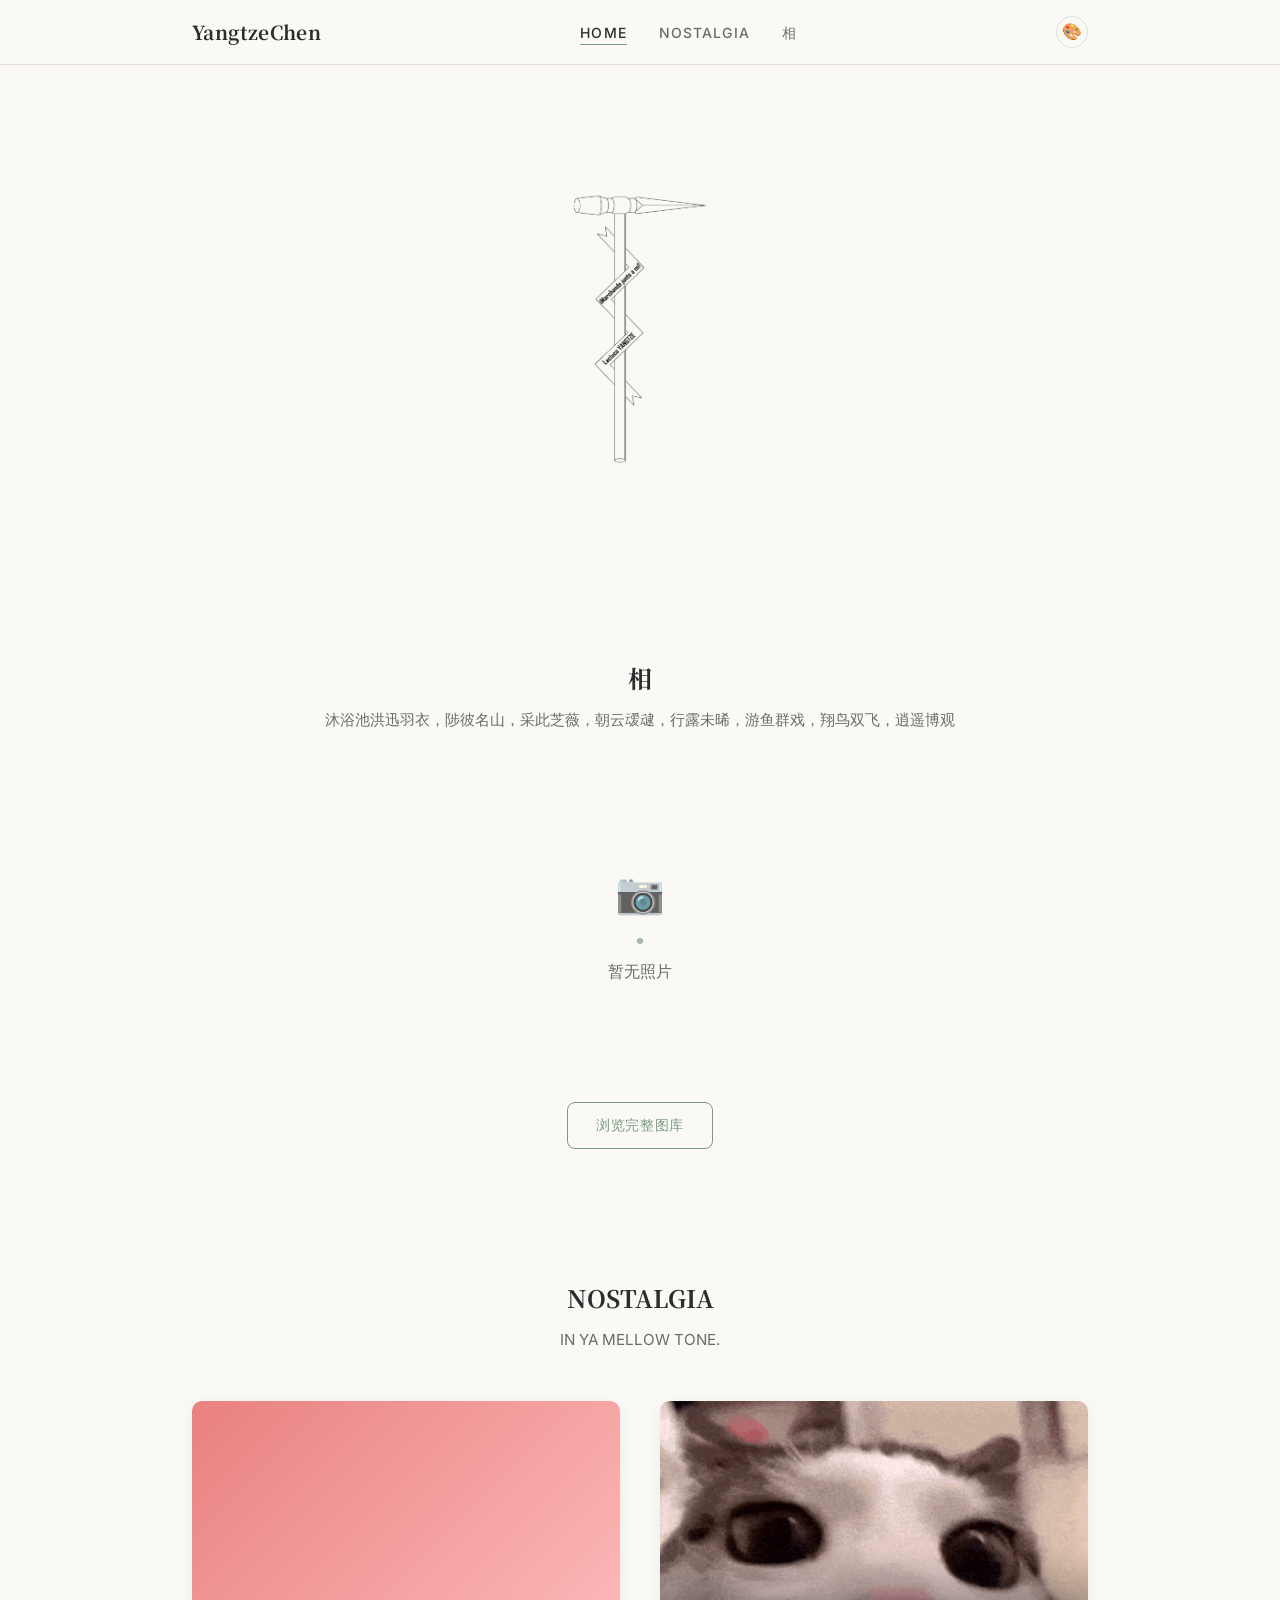
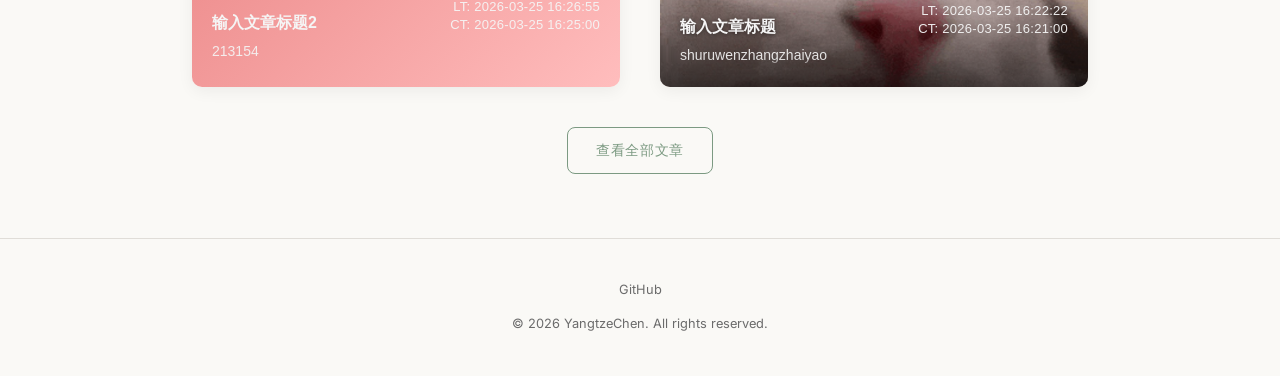
==== commit ee61c365: "UI: Update navigation labels to HOME, NOSTALGIA, and 相" ====
--- a/index.html
+++ b/index.html
@@ -19,9 +19,9 @@
         <span></span><span></span><span></span>
       </button>
       <ul class="nav-links" id="nav-links">
-        <li><a href="/" class="active">首页</a></li>
-        <li><a href="/blog/">文章</a></li>
-        <li><a href="/gallery/">相册</a></li>
+        <li><a href="/" class="active">HOME</a></li>
+        <li><a href="/blog/">NOSTALGIA</a></li>
+        <li><a href="/gallery/">相</a></li>
       </ul>
       <div class="theme-picker" id="theme-picker">
         <button class="theme-toggle-btn" aria-label="切换主题">🎨</button>
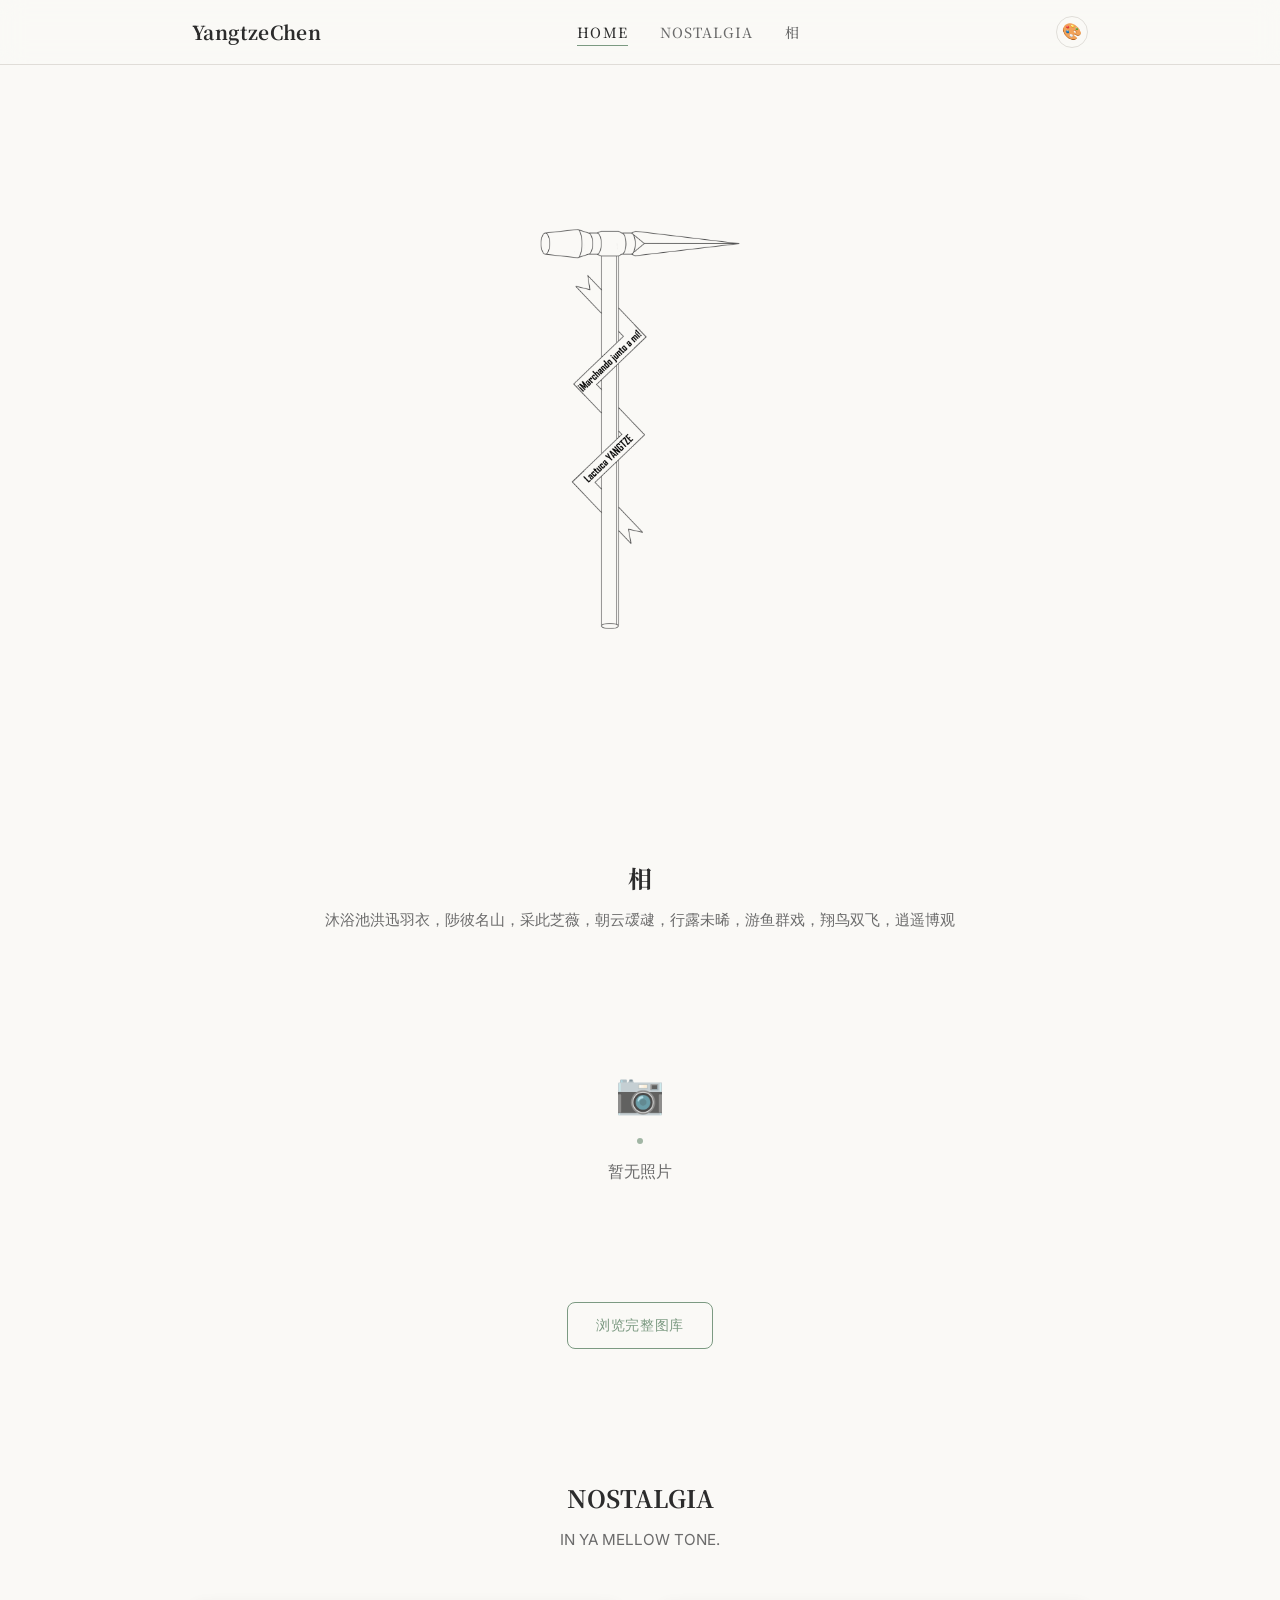
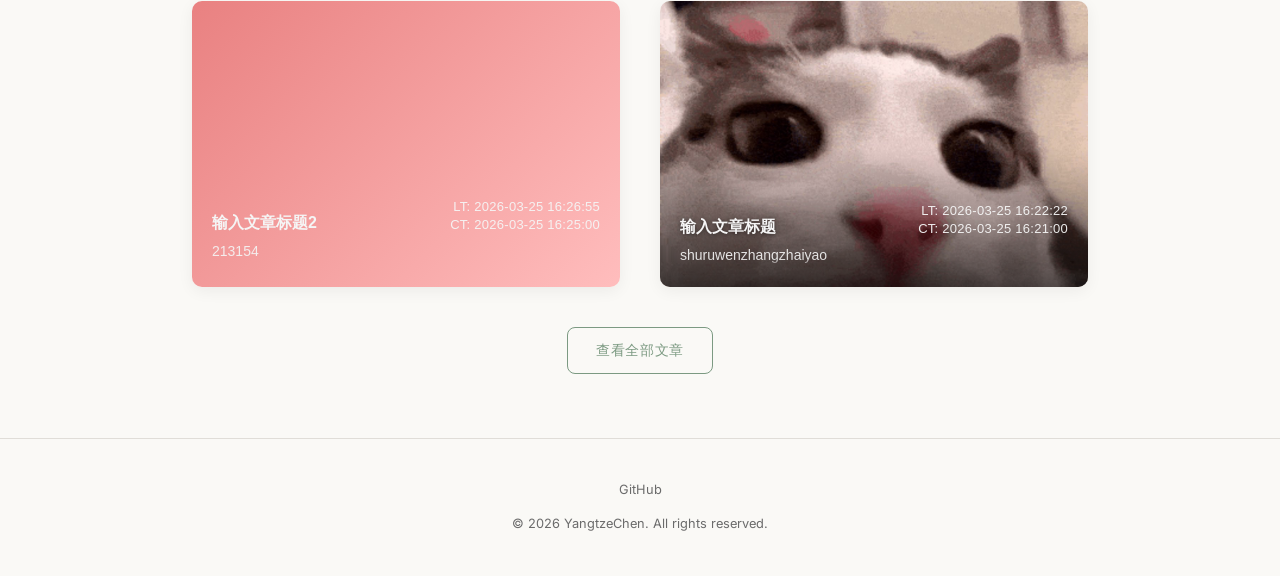
==== commit 56ba1117: "feat: increase homepage logo size by 50% and update site version" ====
--- a/index.html
+++ b/index.html
@@ -59,7 +59,7 @@
   <!-- Home Logo Section -->
   <section class="home-logo-section fade-in">
     <div class="container text-center" style="display: flex; justify-content: center; align-items: center; margin-bottom: 2rem;">
-      <img src="[data-uri]" class="home-logo" alt="Logo">
+      <img class="home-logo" src="[data-uri]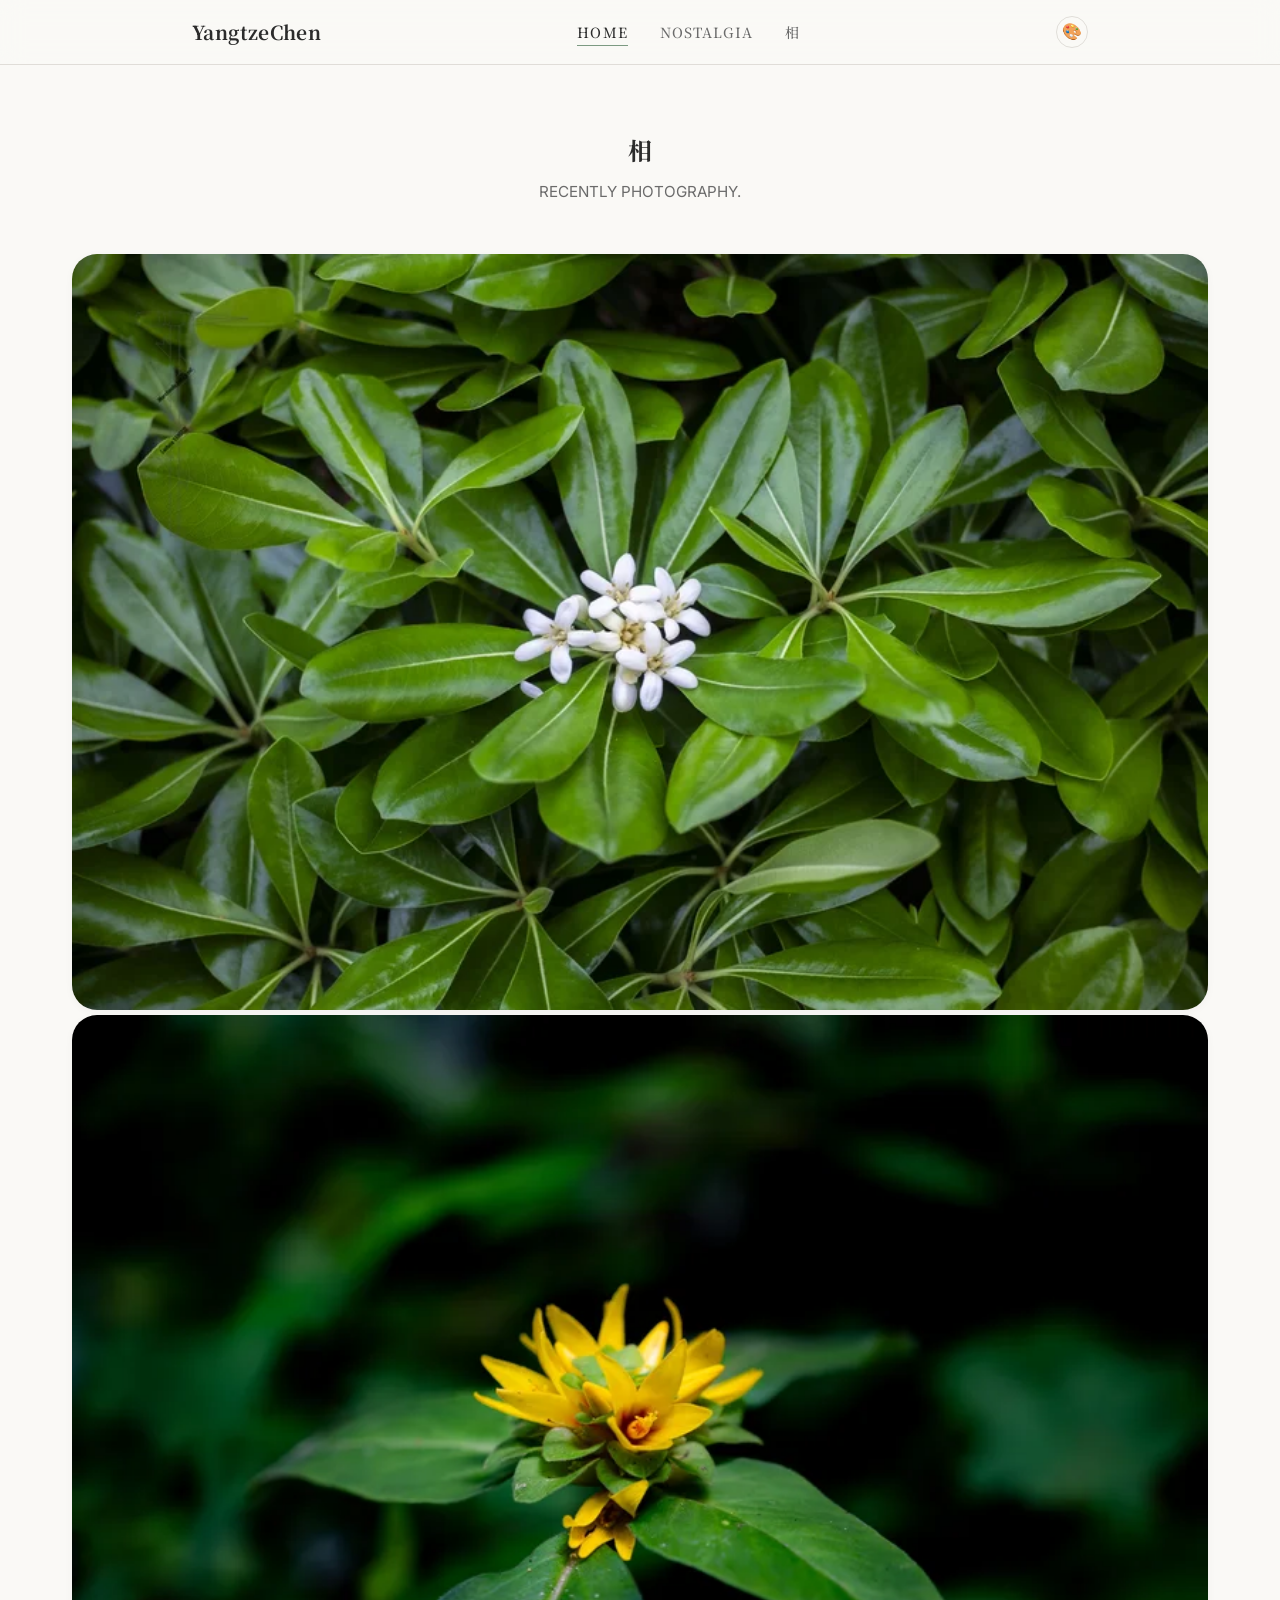
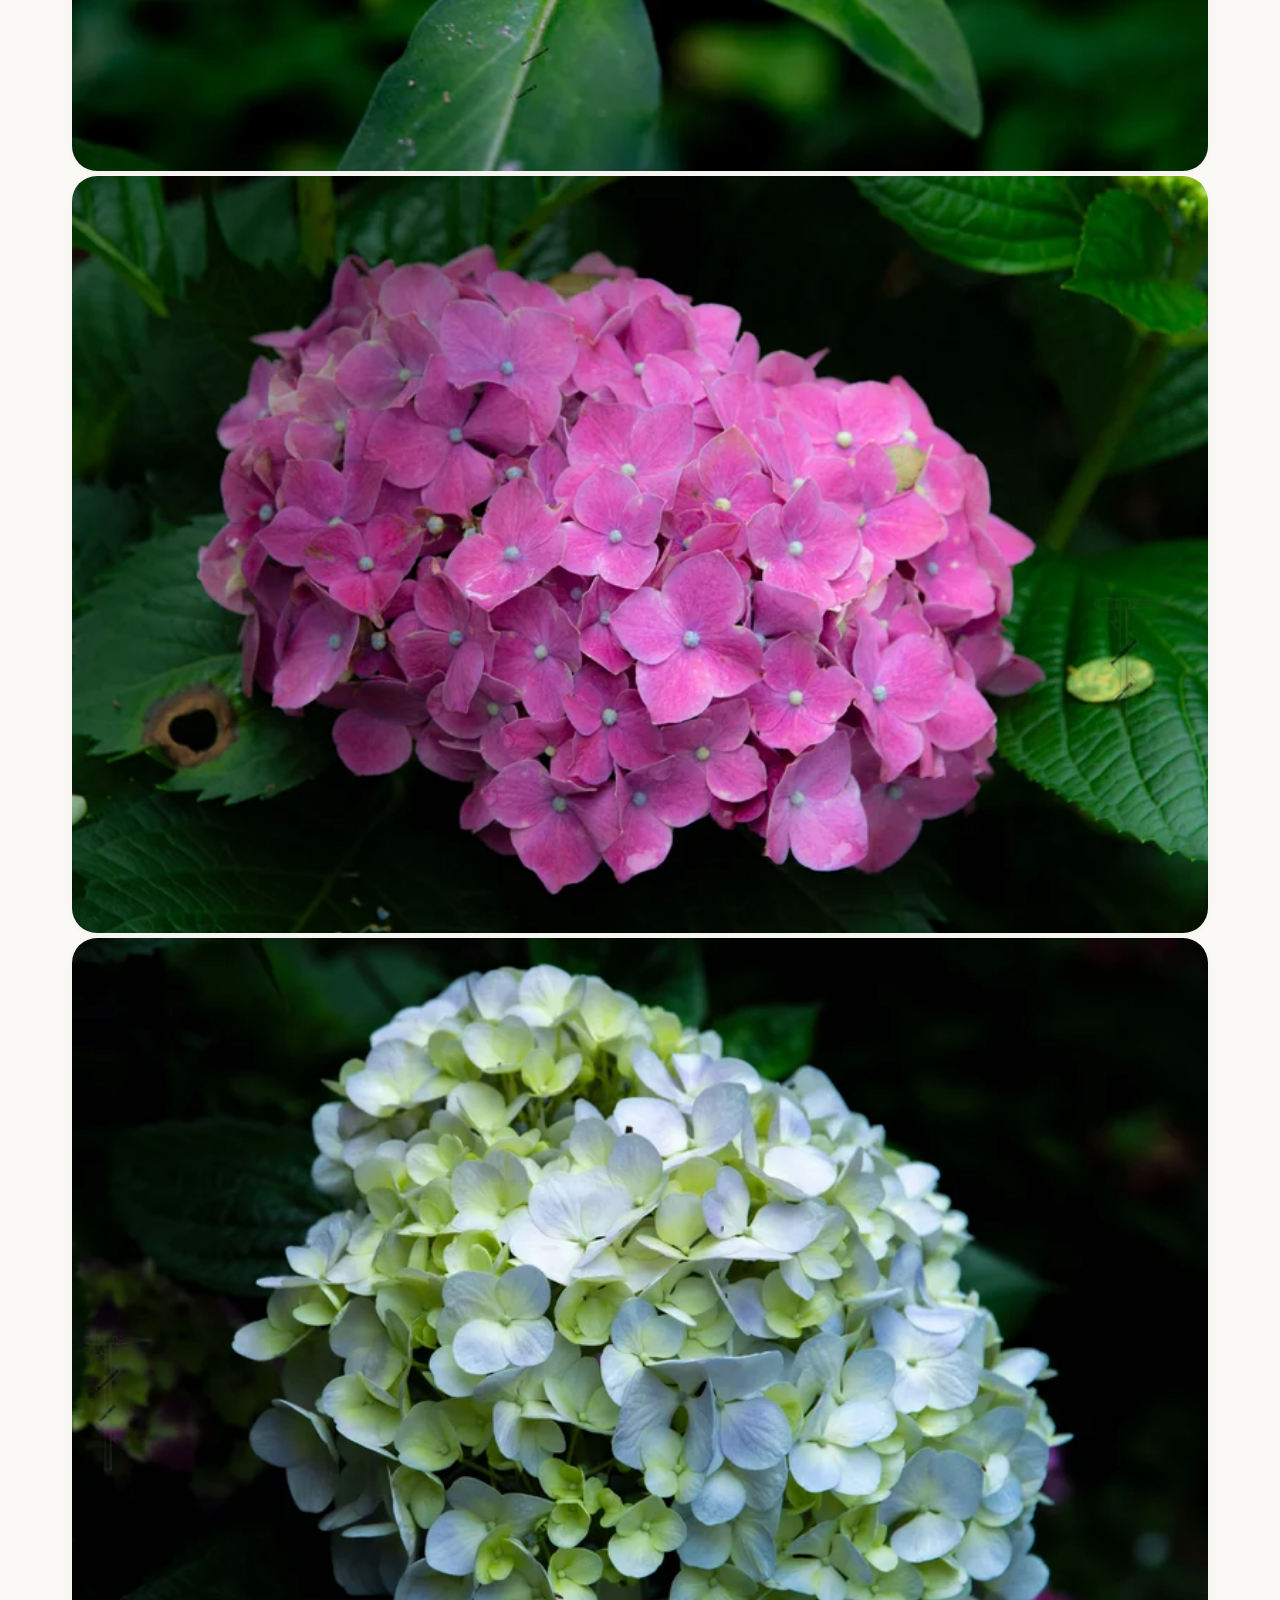
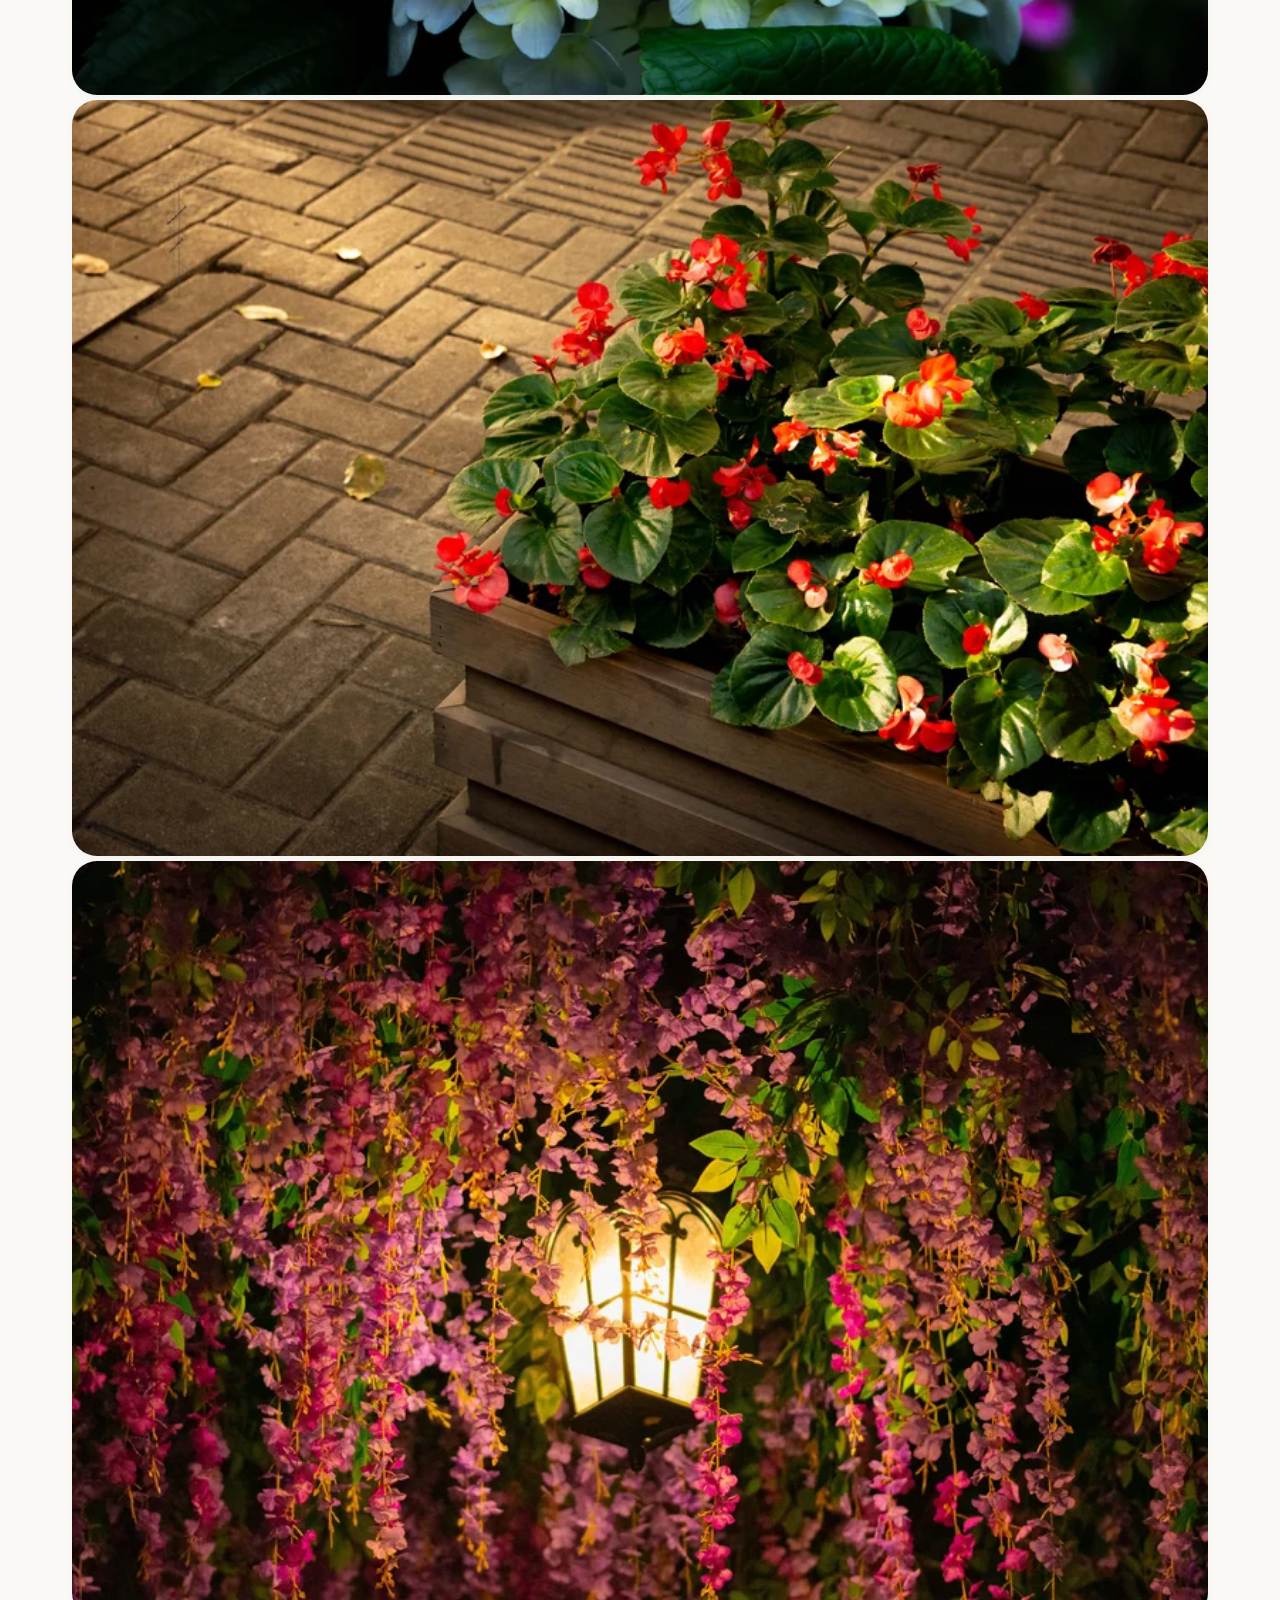
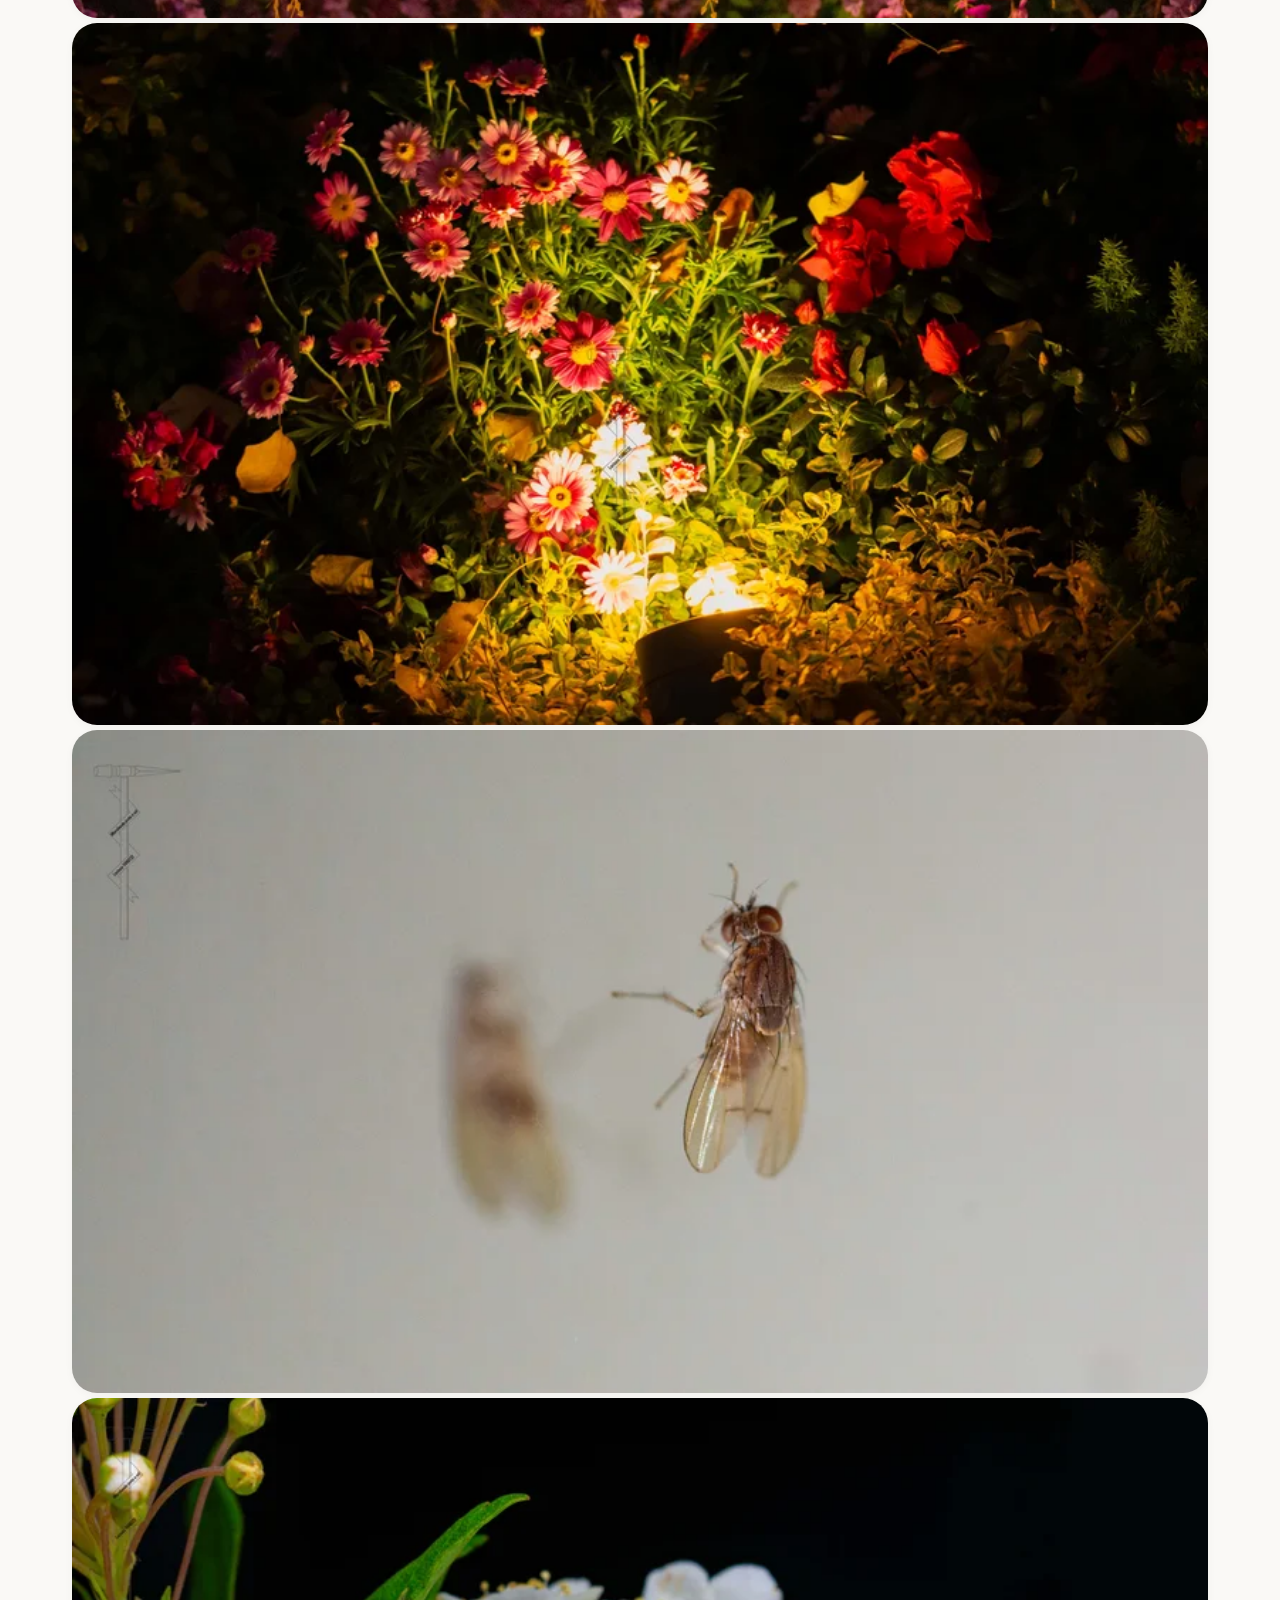
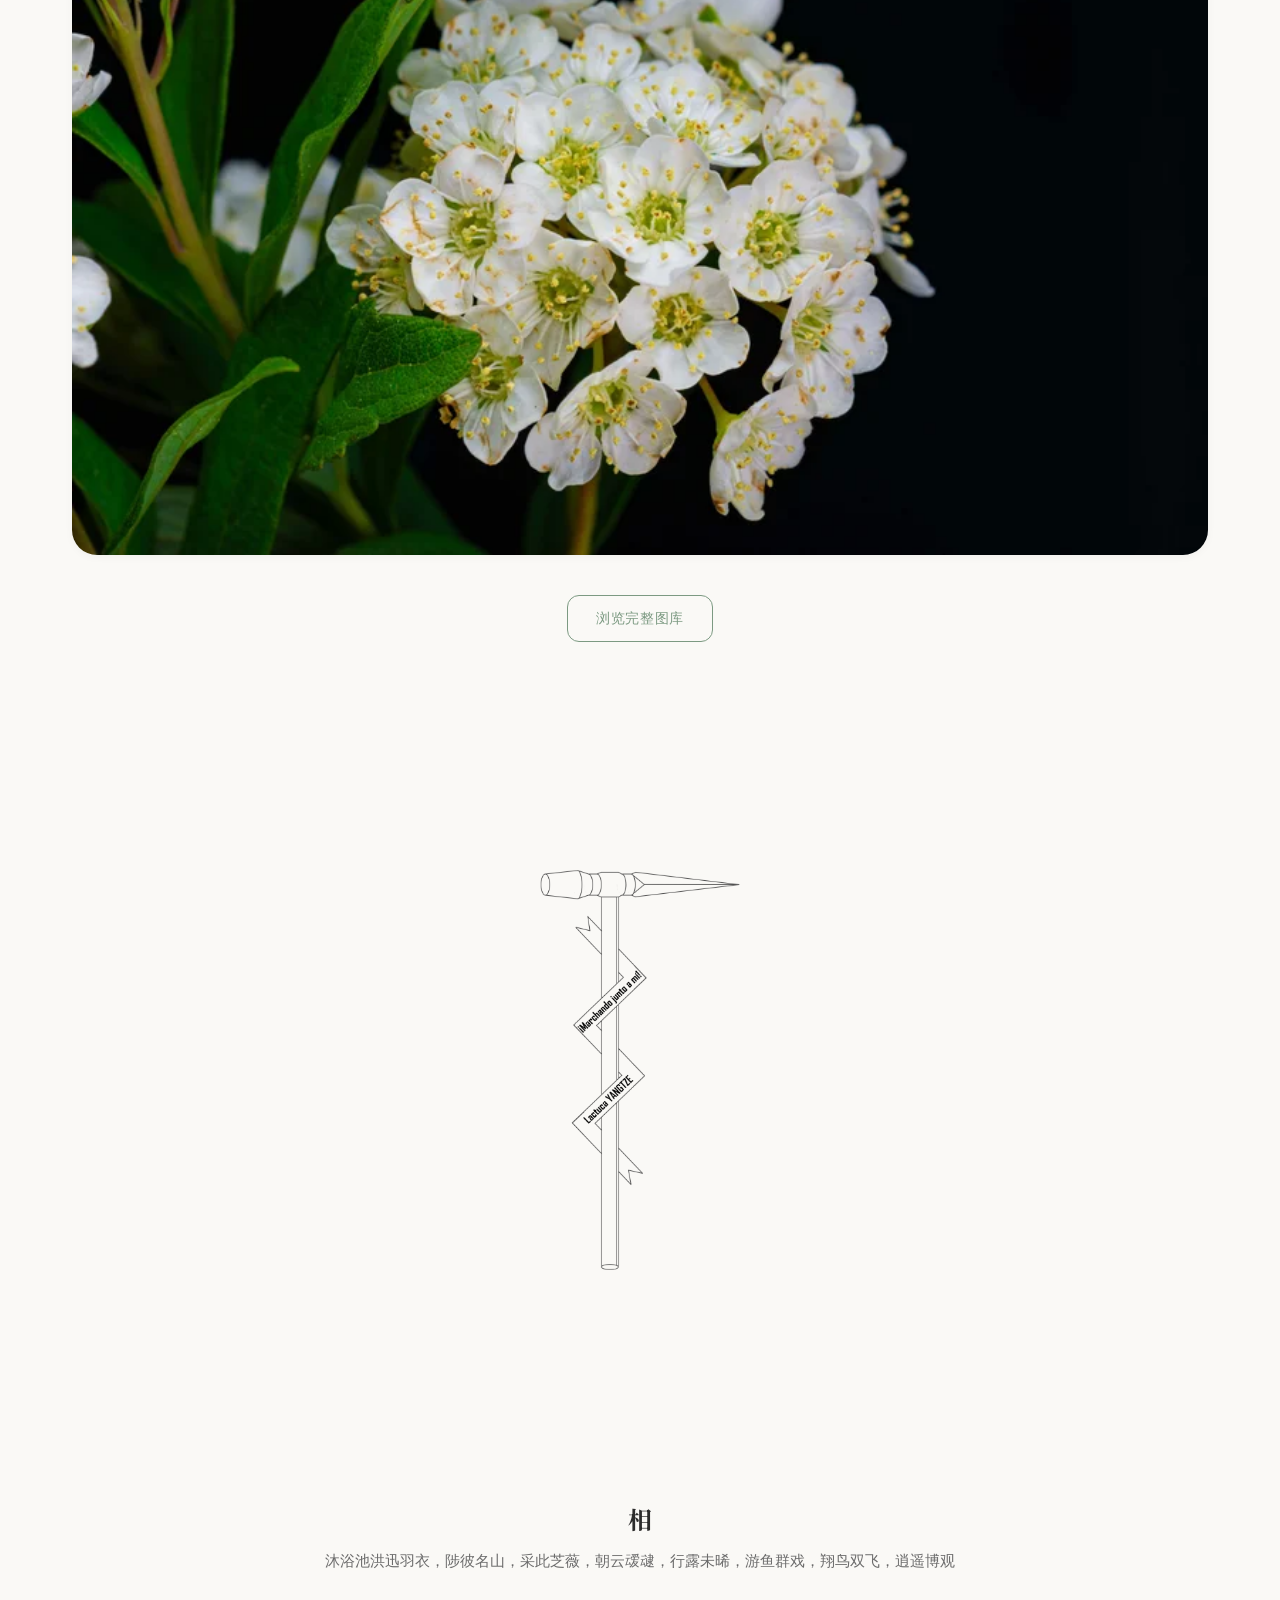
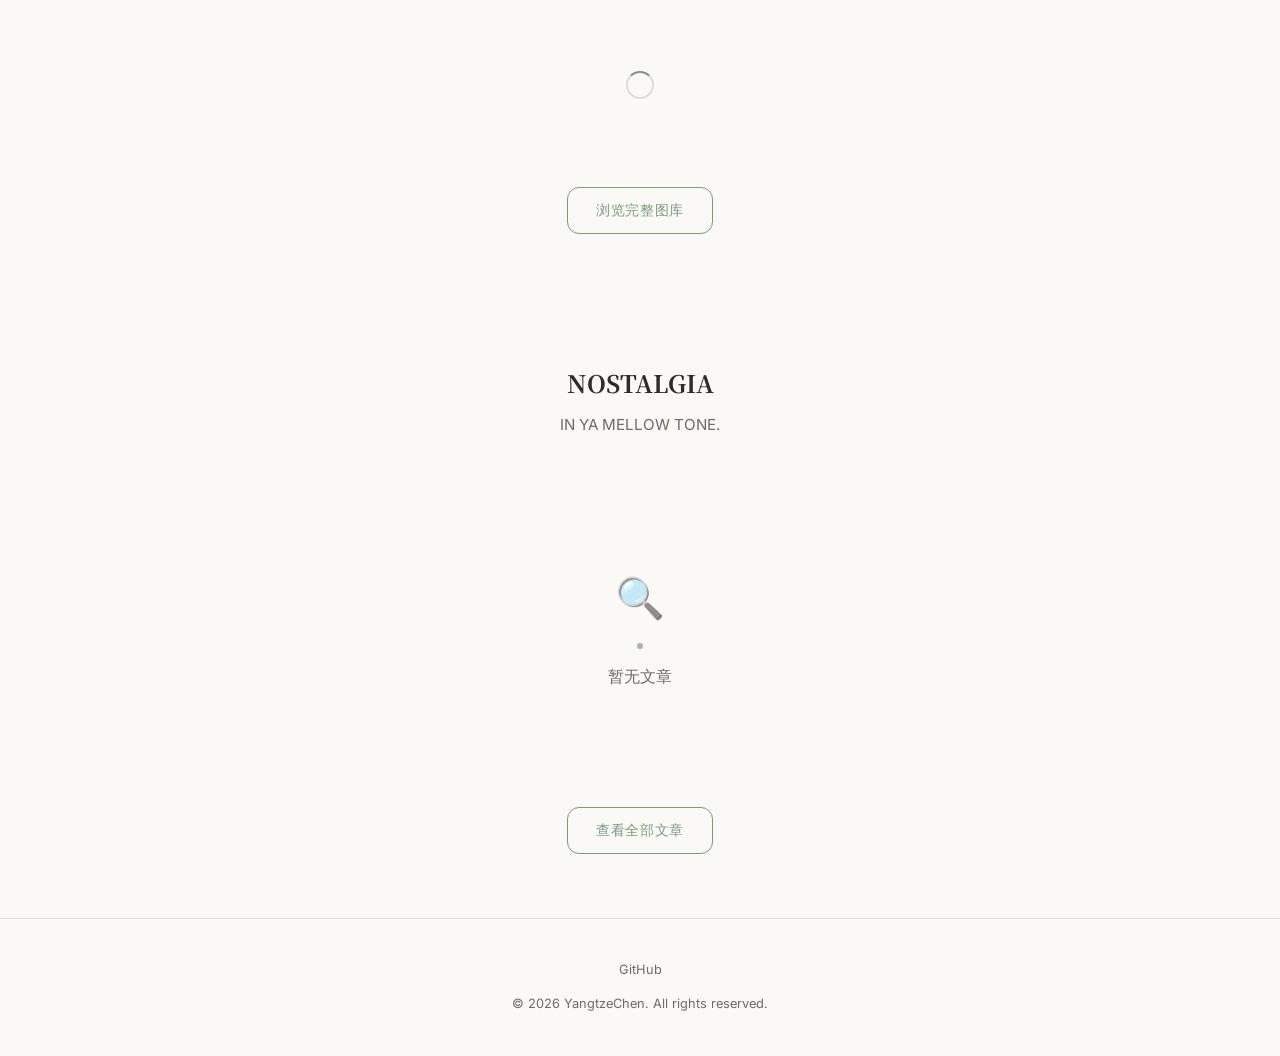
==== commit 72c3154a: "UI: Finalized homepage photography layout (9 images, container-wide, animation) and admin optimizati" ====
--- a/index.html
+++ b/index.html
@@ -55,7 +55,19 @@
   -->
 
   <!-- Latest Photography -->
-  
+  <section class="section fade-in" id="latest-photography-section">
+    <div class="container-wide">
+      <h2 class="section-title">相</h2>
+      <p class="section-subtitle">RECENTLY PHOTOGRAPHY.</p>
+      <div class="masonry-grid" id="latest-photography">
+        <div class="spinner"></div>
+      </div>
+      <div class="text-center" style="margin-top: 2.5rem;">
+        <a href="/gallery/" class="btn">浏览完整图库</a>
+      </div>
+    </div>
+  </section>
+
   <!-- Home Logo Section -->
   <section class="home-logo-section fade-in">
     <div class="container text-center" style="display: flex; justify-content: center; align-items: center; margin-bottom: 2rem;">
--- a/css/style.css
+++ b/css/style.css
@@ -33,7 +33,7 @@
   --max-w:   960px;
   --max-w-wide: 1200px;
   --gap:     2rem;
-  --radius:  8px;
+  --radius:  12px;
 
   /* Transitions */
   --ease: cubic-bezier(0.25, 0.46, 0.45, 0.94);
@@ -377,6 +377,7 @@
    ============================================================ */
 .section {
   padding: 4rem 0;
+  background: var(--bg);
 }
 
 .section-title {
@@ -468,7 +469,7 @@
 
 .post-card {
   position: relative;
-  border-radius: 10px;
+  border-radius: 12px;
   overflow: hidden;
   border: none;
   box-shadow: 0 4px 16px rgba(0,0,0,0.06);
@@ -764,13 +765,13 @@
    ============================================================ */
 .gallery-masonry {
   columns: 3;
-  column-gap: 1rem;
+  column-gap: 5px;
 }
 
 .masonry-item {
   break-inside: avoid;
-  margin-bottom: 1rem;
-  border-radius: 4px;
+  margin-bottom: 5px;
+  border-radius: 25px;
   overflow: hidden;
   cursor: zoom-in;
   position: relative;
@@ -825,7 +826,7 @@
   display: grid;
   grid-template-columns: repeat(4, 1fr);
   grid-auto-rows: 200px;
-  gap: 1rem;
+  gap: 5px;
 }
 
 .mosaic-item {
@@ -856,7 +857,7 @@
   position: fixed;
   inset: 0;
   z-index: 1000;
-  background: rgba(255, 255, 255, 0.96);
+  background: var(--nav-bg);
   backdrop-filter: blur(8px);
   -webkit-backdrop-filter: blur(8px);
   display: flex;
@@ -879,8 +880,8 @@
   height: 44px;
   border-radius: 50%;
   border: none;
-  background: rgba(0, 0, 0, 0.06);
-  color: #333;
+  background: var(--shadow);
+  color: var(--text);
   font-size: 1.5rem;
   cursor: pointer;
   z-index: 1010;
@@ -896,7 +897,7 @@
   width: 88vw;
   max-height: 90vh;
   flex-direction: column;
-  background: #fff;
+  background: var(--card-bg);
   border-radius: 16px;
   overflow: hidden;
   box-shadow: 0 20px 60px rgba(0, 0, 0, 0.12), 0 4px 16px rgba(0, 0, 0, 0.06);
@@ -913,7 +914,7 @@
   justify-content: center;
   padding: 1.5rem;
   position: relative;
-  background: #FAFAFA;
+  background: var(--bg-alt);
   min-height: 300px;
 }
 .adv-lb-media img {
@@ -924,8 +925,8 @@
 }
 
 .adv-lb-info {
-  background: #fff;
-  color: #2C2C2C;
+  background: var(--card-bg);
+  color: var(--text);
   padding: 2.5rem 2rem;
   display: flex;
   flex-direction: column;
@@ -937,19 +938,19 @@
     height: auto;
     max-height: 90vh;
     overflow-y: auto;
-    border-left: 1px solid #EAEAEA;
+    border-left: 1px solid var(--border);
   }
 }
 
 .adv-lb-info h2 {
   font-family: var(--font-heading);
   font-size: 1.4rem;
-  color: #1a1a1a;
+  color: var(--text);
   margin-bottom: 0.25rem;
 }
 .adv-lb-meta {
   font-size: 0.8rem;
-  color: #888;
+  color: var(--text-muted);
   margin-bottom: 1.5rem;
   text-transform: uppercase;
   letter-spacing: 0.05em;
@@ -958,22 +959,22 @@
 .adv-lb-caption {
   font-size: 0.95rem;
   line-height: 1.7;
-  color: #555;
+  color: var(--text-muted);
   margin-bottom: 2rem;
 }
 
 .adv-lb-subinfo {
-  border-top: 1px solid #EAEAEA;
+  border-top: 1px solid var(--border);
   padding-top: 1.5rem;
 }
 .adv-lb-subinfo h4 {
   font-size: 1rem;
-  color: #1a1a1a;
+  color: var(--text);
   margin-bottom: 0.5rem;
 }
 .adv-lb-subinfo p {
   font-size: 0.9rem;
-  color: #777;
+  color: var(--text-muted);
   line-height: 1.6;
 }
 
@@ -1007,6 +1008,7 @@
 .site-footer {
   margin-top: auto;
   padding: 2.5rem 0;
+  background: var(--bg);
   text-align: center;
   border-top: 1px solid var(--border);
   color: var(--text-muted);
@@ -1121,6 +1123,7 @@
   .photography-mosaic {
     grid-template-columns: repeat(2, 1fr);
     grid-auto-rows: 150px;
+    gap: 5px;
   }
   .mosaic-item:nth-child(1) { grid-column: span 2; grid-row: span 1; }
   .mosaic-item:nth-child(2) { grid-column: span 1; grid-row: span 1; }
@@ -1215,3 +1218,58 @@
   letter-spacing: 0.15em;
   white-space: nowrap;
 }
+
+/* ============================================================
+   Image Enhancement: Skeleton & Fade-in
+   ============================================================ */
+.img-placeholder {
+  position: relative;
+  background: var(--bg-alt);
+  border-radius: var(--radius);
+  overflow: hidden;
+  width: 100%;
+  min-height: 180px; /* Prevent total collapse */
+  transition: background 0.6s var(--ease);
+}
+
+/* Shimmer scanline effect */
+.img-placeholder::after {
+  content: "";
+  position: absolute;
+  top: 0; left: -100%;
+  width: 100%; height: 100%;
+  background: linear-gradient(
+    90deg,
+    transparent 0%,
+    rgba(255, 255, 255, 0.15) 50%,
+    transparent 100%
+  );
+  animation: skeleton-shimmer 2s infinite;
+}
+
+@keyframes skeleton-shimmer {
+  to { left: 100%; }
+}
+
+.img-placeholder.is-loaded {
+  background: transparent;
+  min-height: auto;
+}
+.img-placeholder.is-loaded::after {
+  display: none;
+}
+
+.img-fade-in {
+  opacity: 0;
+  filter: blur(25px);
+  transform: scale(1.03);
+  transition: opacity 1.2s cubic-bezier(0.4, 0, 0.2, 1), 
+              filter 1.2s cubic-bezier(0.4, 0, 0.2, 1),
+              transform 1.2s cubic-bezier(0.4, 0, 0.2, 1) !important;
+}
+
+.img-loaded {
+  opacity: 1 !important;
+  filter: blur(0) !important;
+  transform: scale(1) !important;
+}
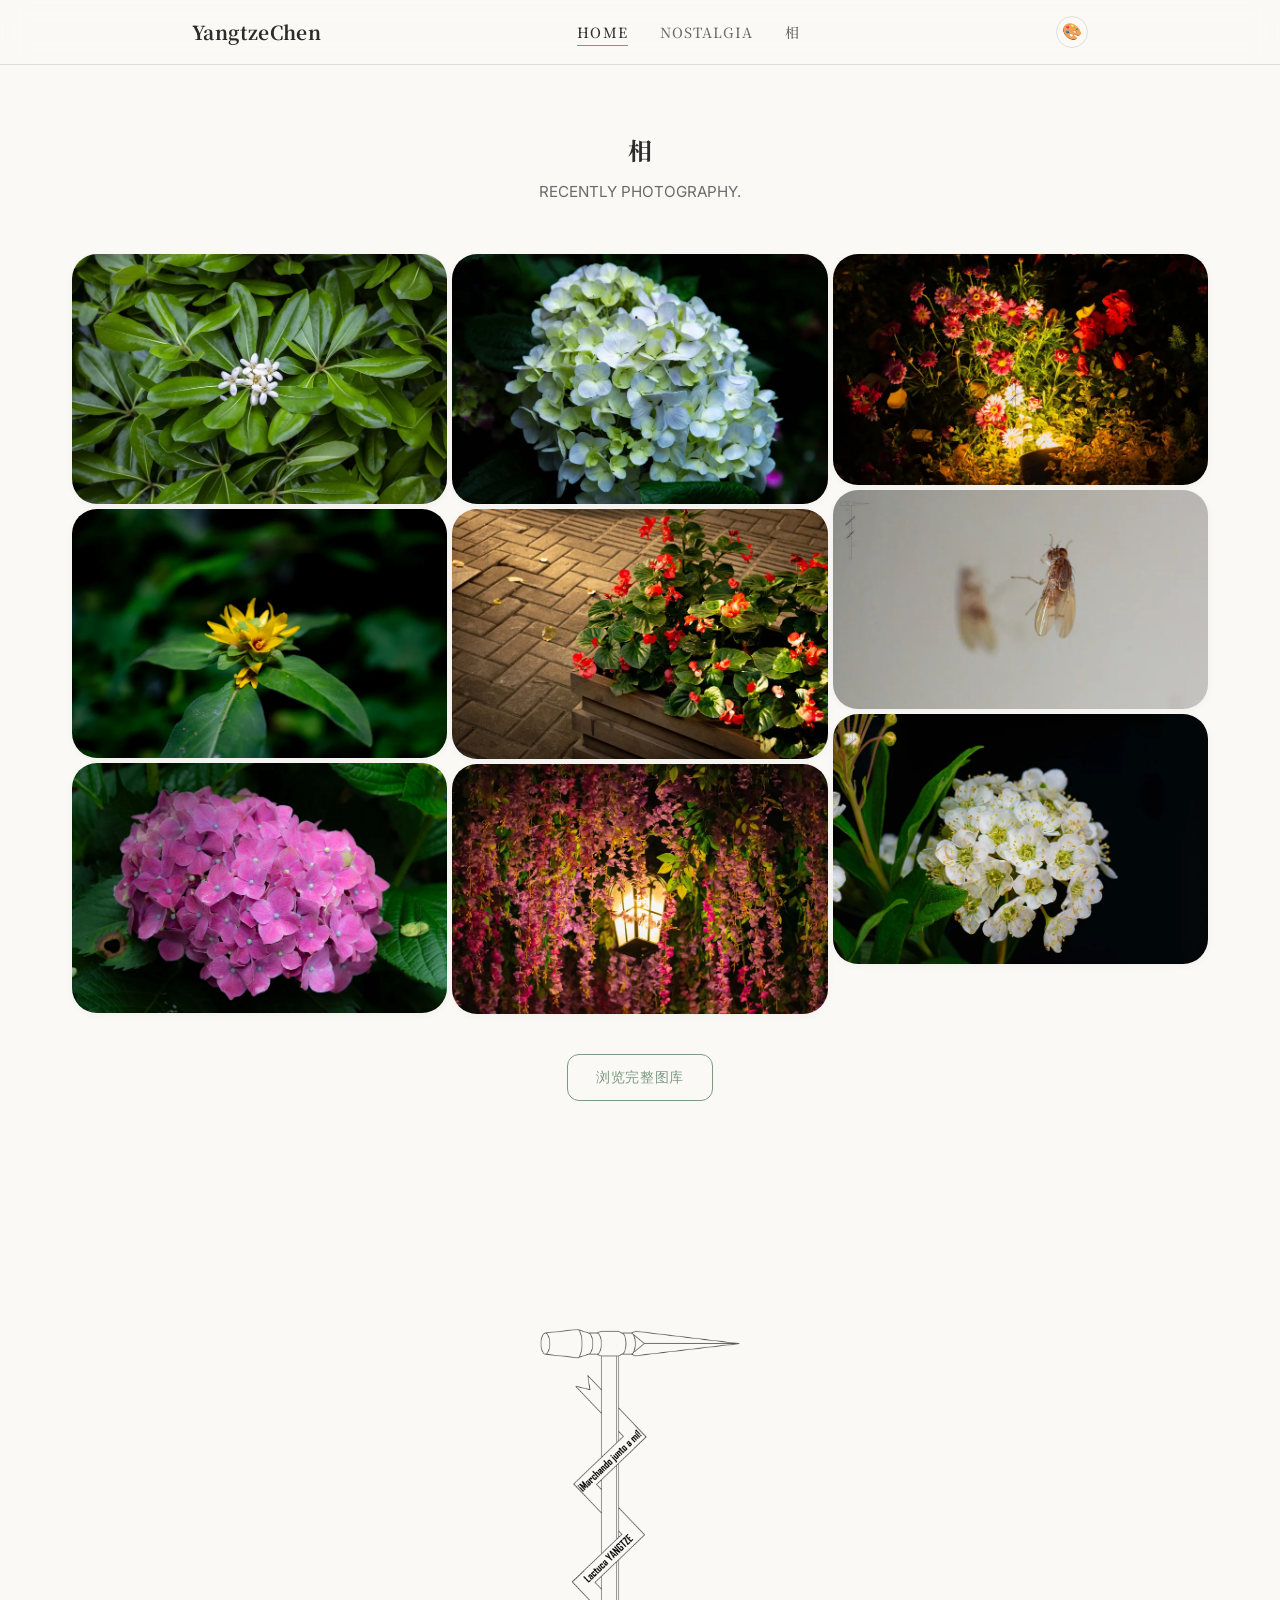
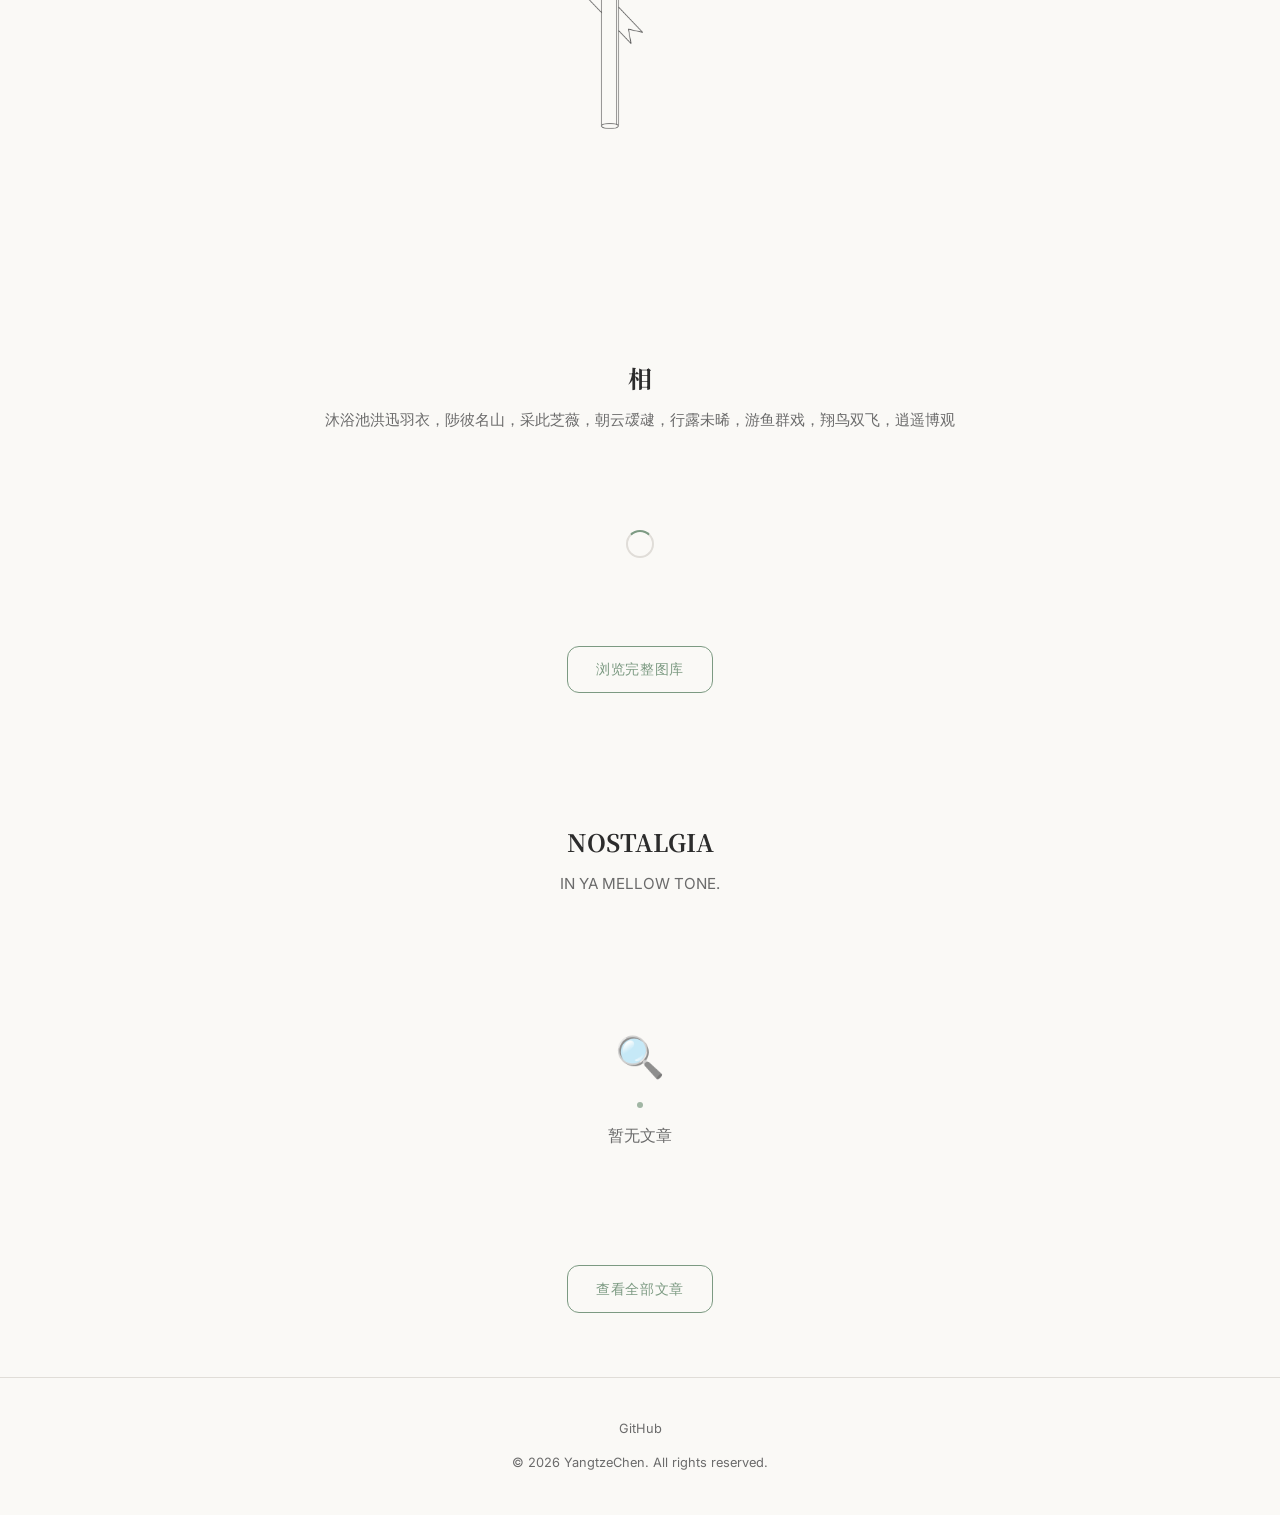
==== commit 239f8093: "fix(homepage): correct gallery-masonry class mismatch in photography section" ====
--- a/index.html
+++ b/index.html
@@ -59,7 +59,7 @@
     <div class="container-wide">
       <h2 class="section-title">相</h2>
       <p class="section-subtitle">RECENTLY PHOTOGRAPHY.</p>
-      <div class="masonry-grid" id="latest-photography">
+      <div class="gallery-masonry" id="latest-photography">
         <div class="spinner"></div>
       </div>
       <div class="text-center" style="margin-top: 2.5rem;">
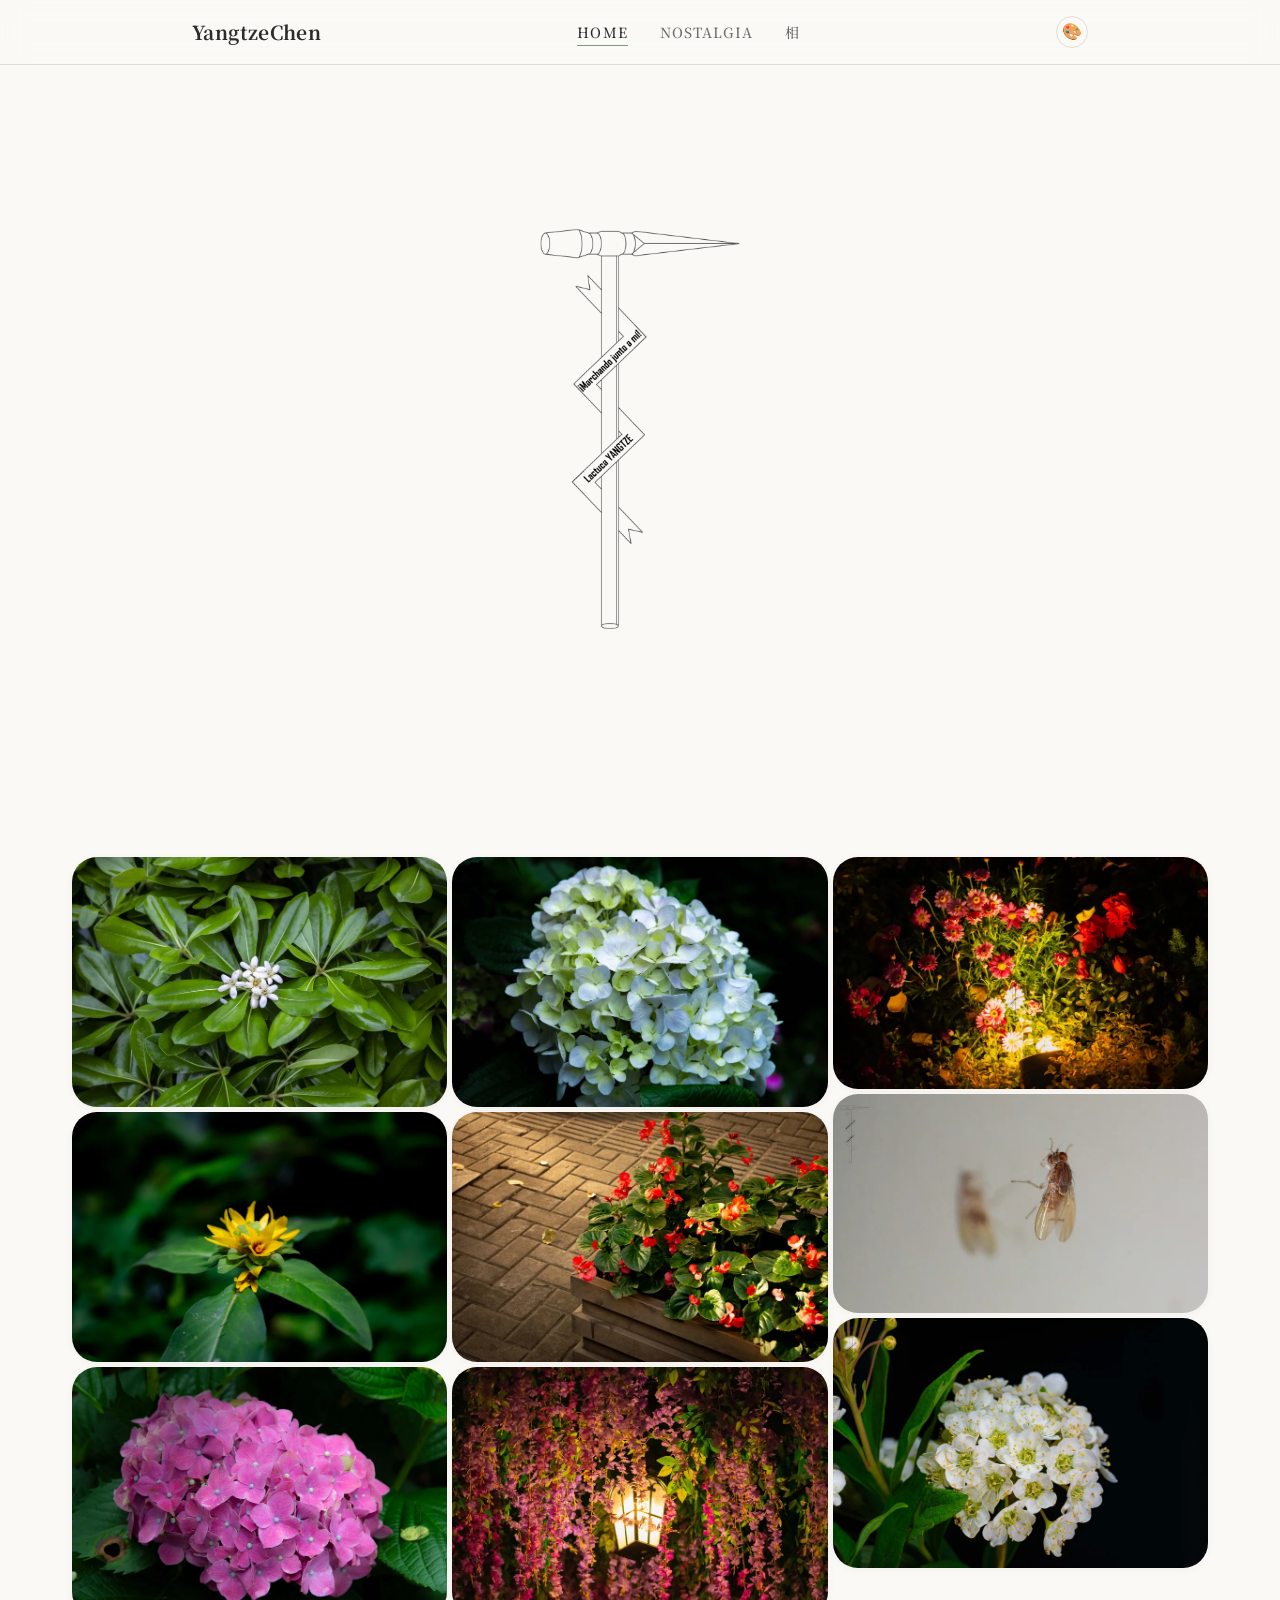
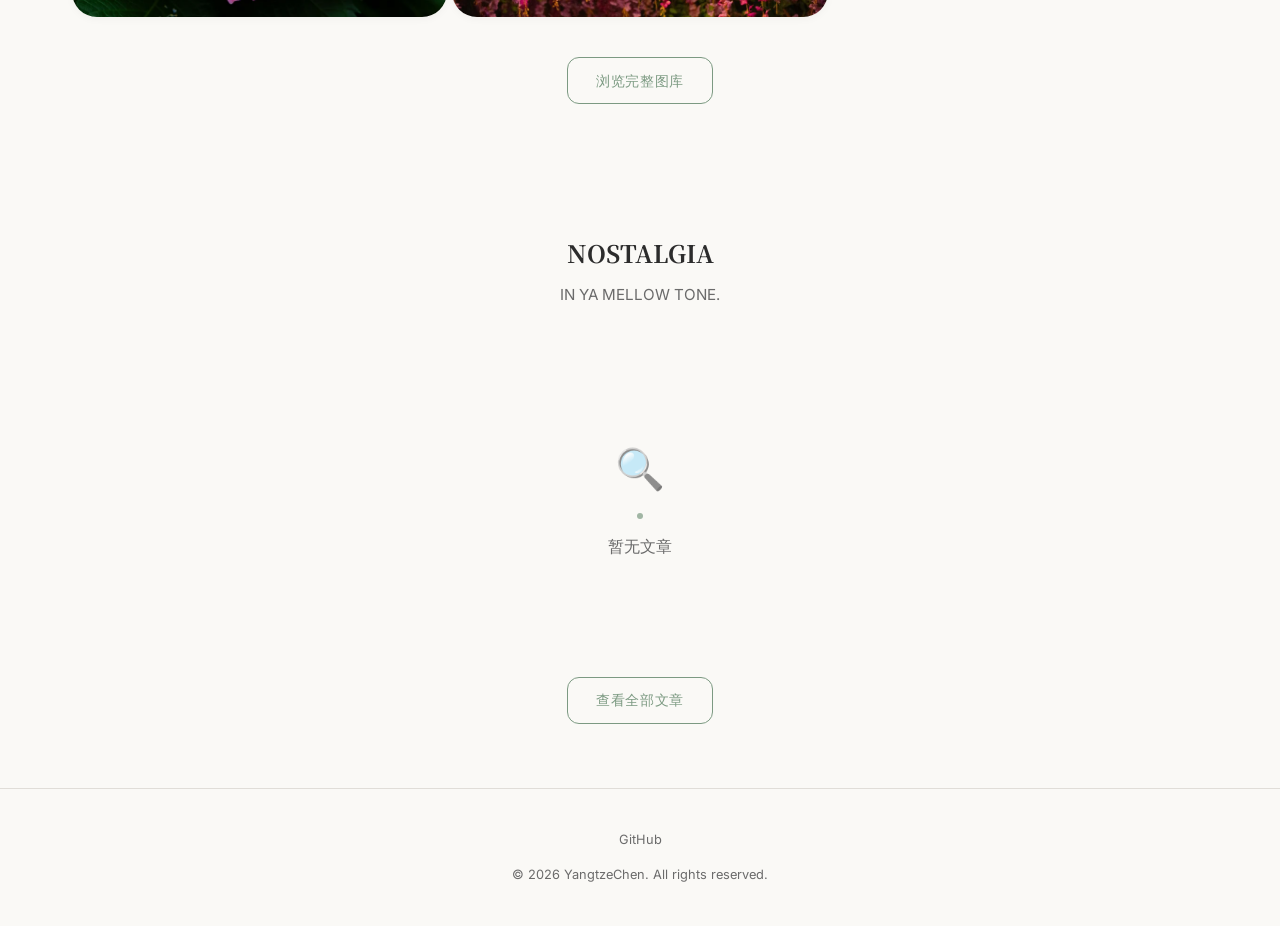
==== commit 6b6ecd86: "Fix duplicate photography section and restore layout under logo without title" ====
--- a/index.html
+++ b/index.html
@@ -54,19 +54,7 @@
   </section>
   -->
 
-  <!-- Latest Photography -->
-  <section class="section fade-in" id="latest-photography-section">
-    <div class="container-wide">
-      <h2 class="section-title">相</h2>
-      <p class="section-subtitle">RECENTLY PHOTOGRAPHY.</p>
-      <div class="gallery-masonry" id="latest-photography">
-        <div class="spinner"></div>
-      </div>
-      <div class="text-center" style="margin-top: 2.5rem;">
-        <a href="/gallery/" class="btn">浏览完整图库</a>
-      </div>
-    </div>
-  </section>
+
 
   <!-- Home Logo Section -->
   <section class="home-logo-section fade-in">
@@ -76,8 +64,7 @@
   </section>
 <section class="section fade-in" id="latest-photography-section">
     <div class="container-wide">
-      <h2 class="section-title">相</h2>
-      <p class="section-subtitle">沐浴池洪迅羽衣，陟彼名山，采此芝薇，朝云叆叇，行露未晞，游鱼群戏，翔鸟双飞，逍遥博观</p>
+
       <div class="gallery-masonry" id="latest-photography">
         <div class="spinner"></div>
       </div>
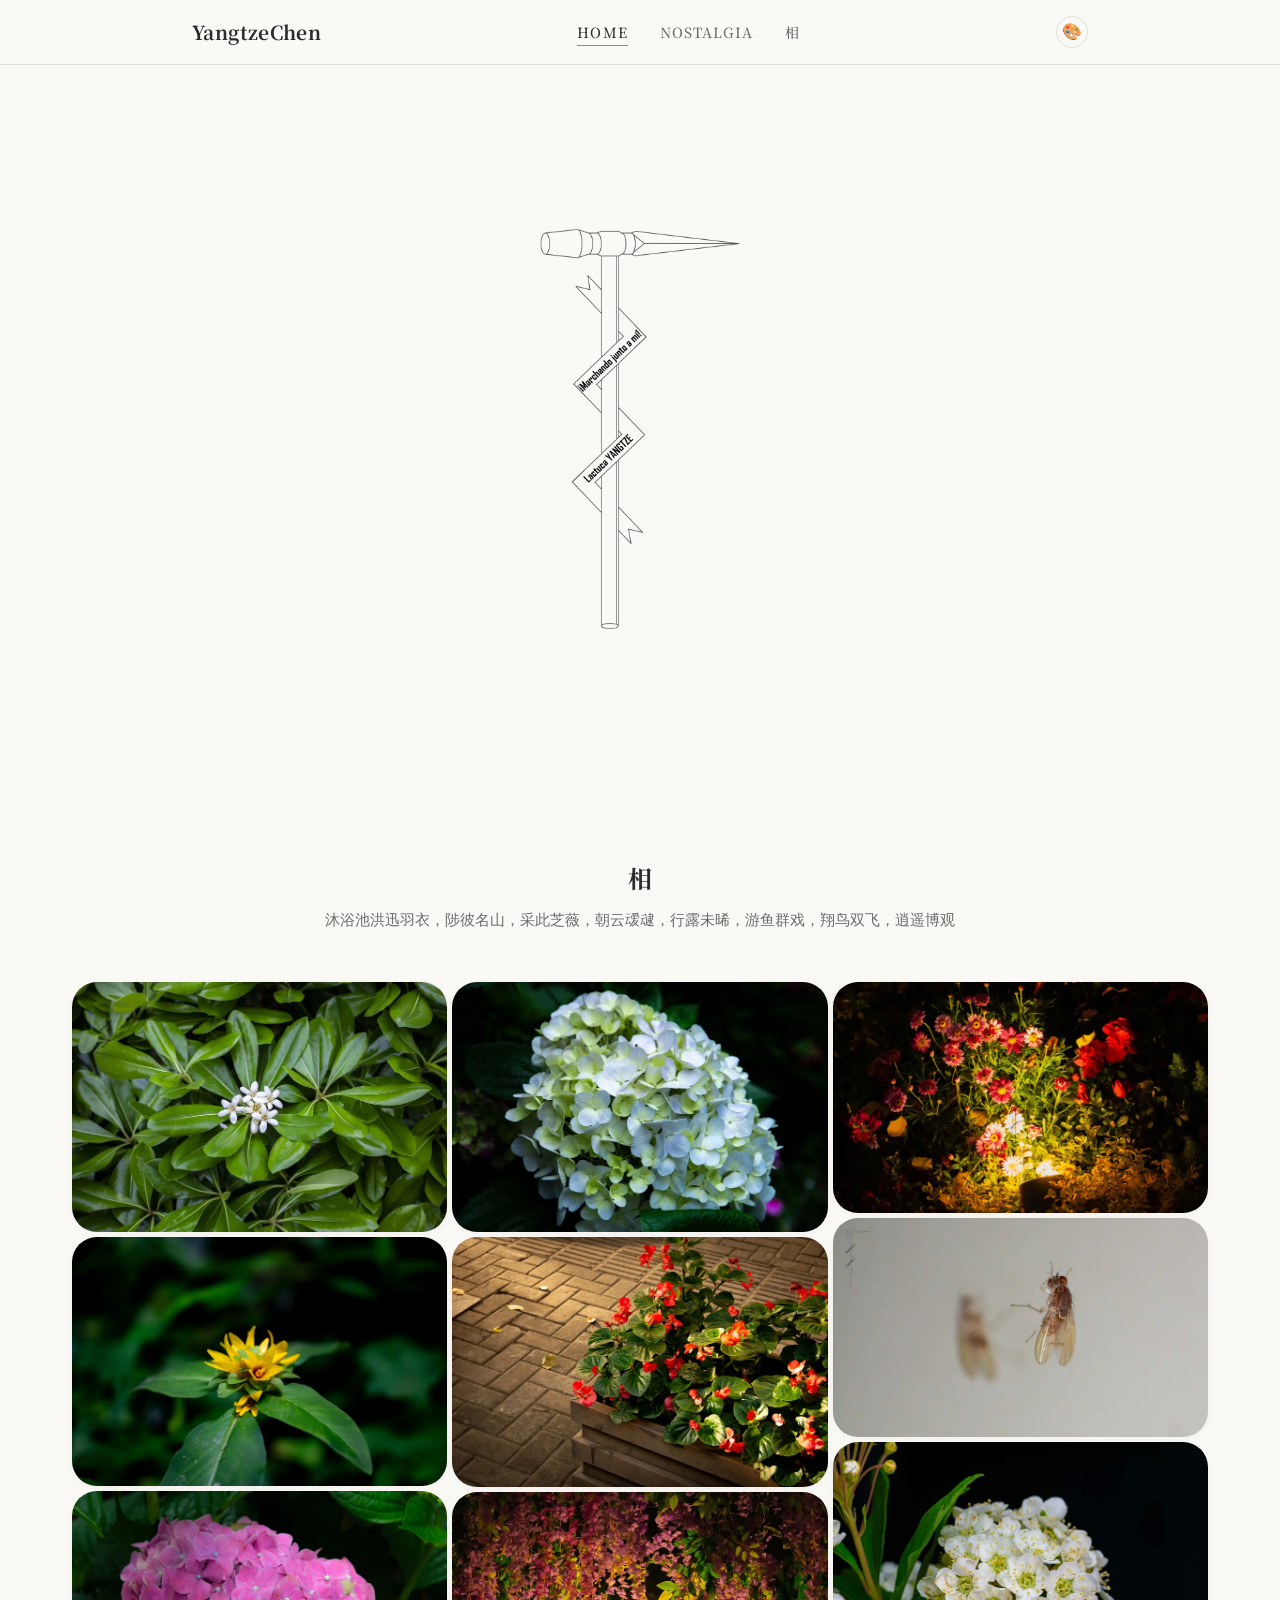
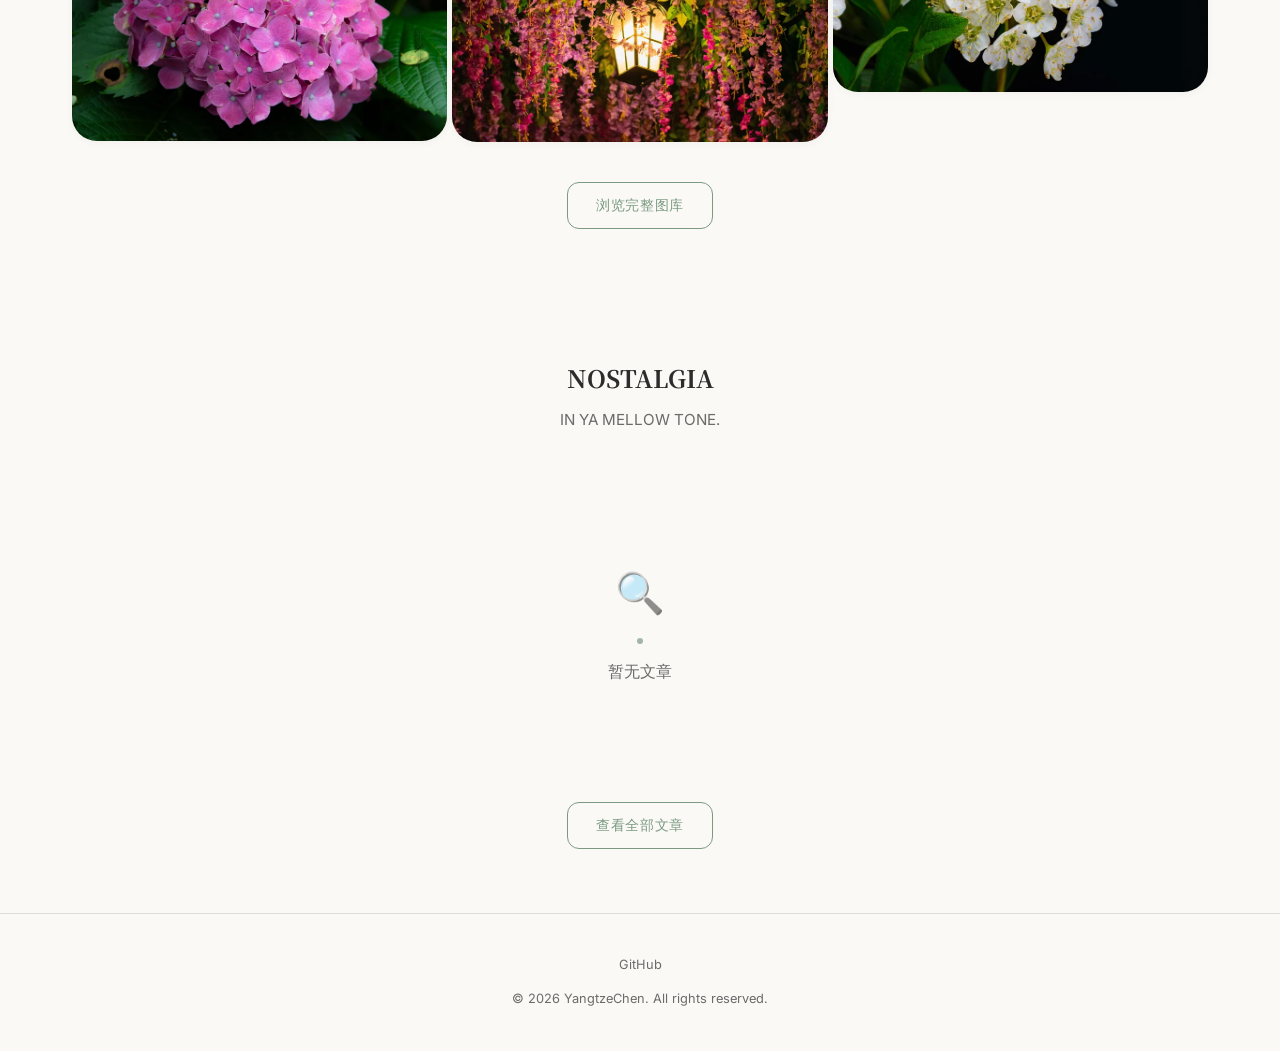
==== commit 487b33dc: "Restore photography section title and subtitle" ====
--- a/index.html
+++ b/index.html
@@ -65,6 +65,8 @@
 <section class="section fade-in" id="latest-photography-section">
     <div class="container-wide">
 
+      <h2 class="section-title">相</h2>
+      <p class="section-subtitle">沐浴池洪迅羽衣，陟彼名山，采此芝薇，朝云叆叇，行露未晞，游鱼群戏，翔鸟双飞，逍遥博观</p>
       <div class="gallery-masonry" id="latest-photography">
         <div class="spinner"></div>
       </div>
